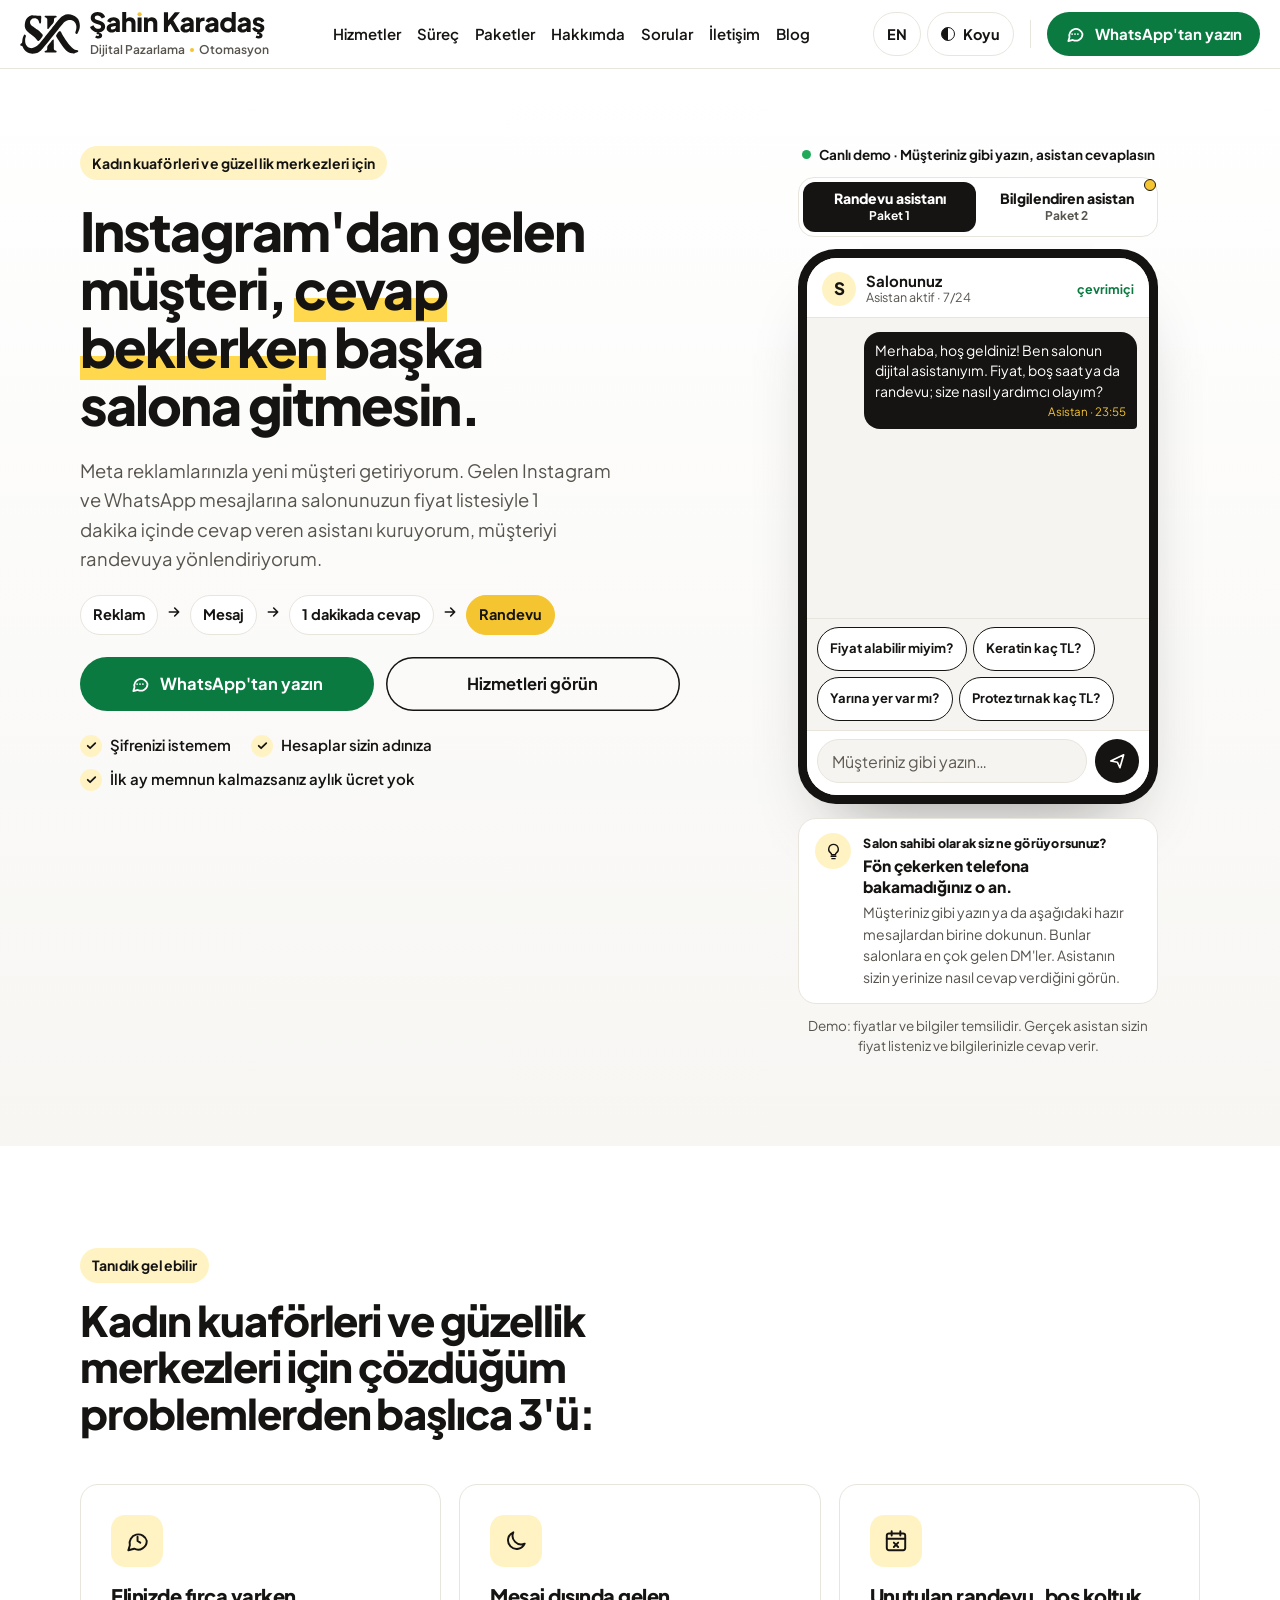
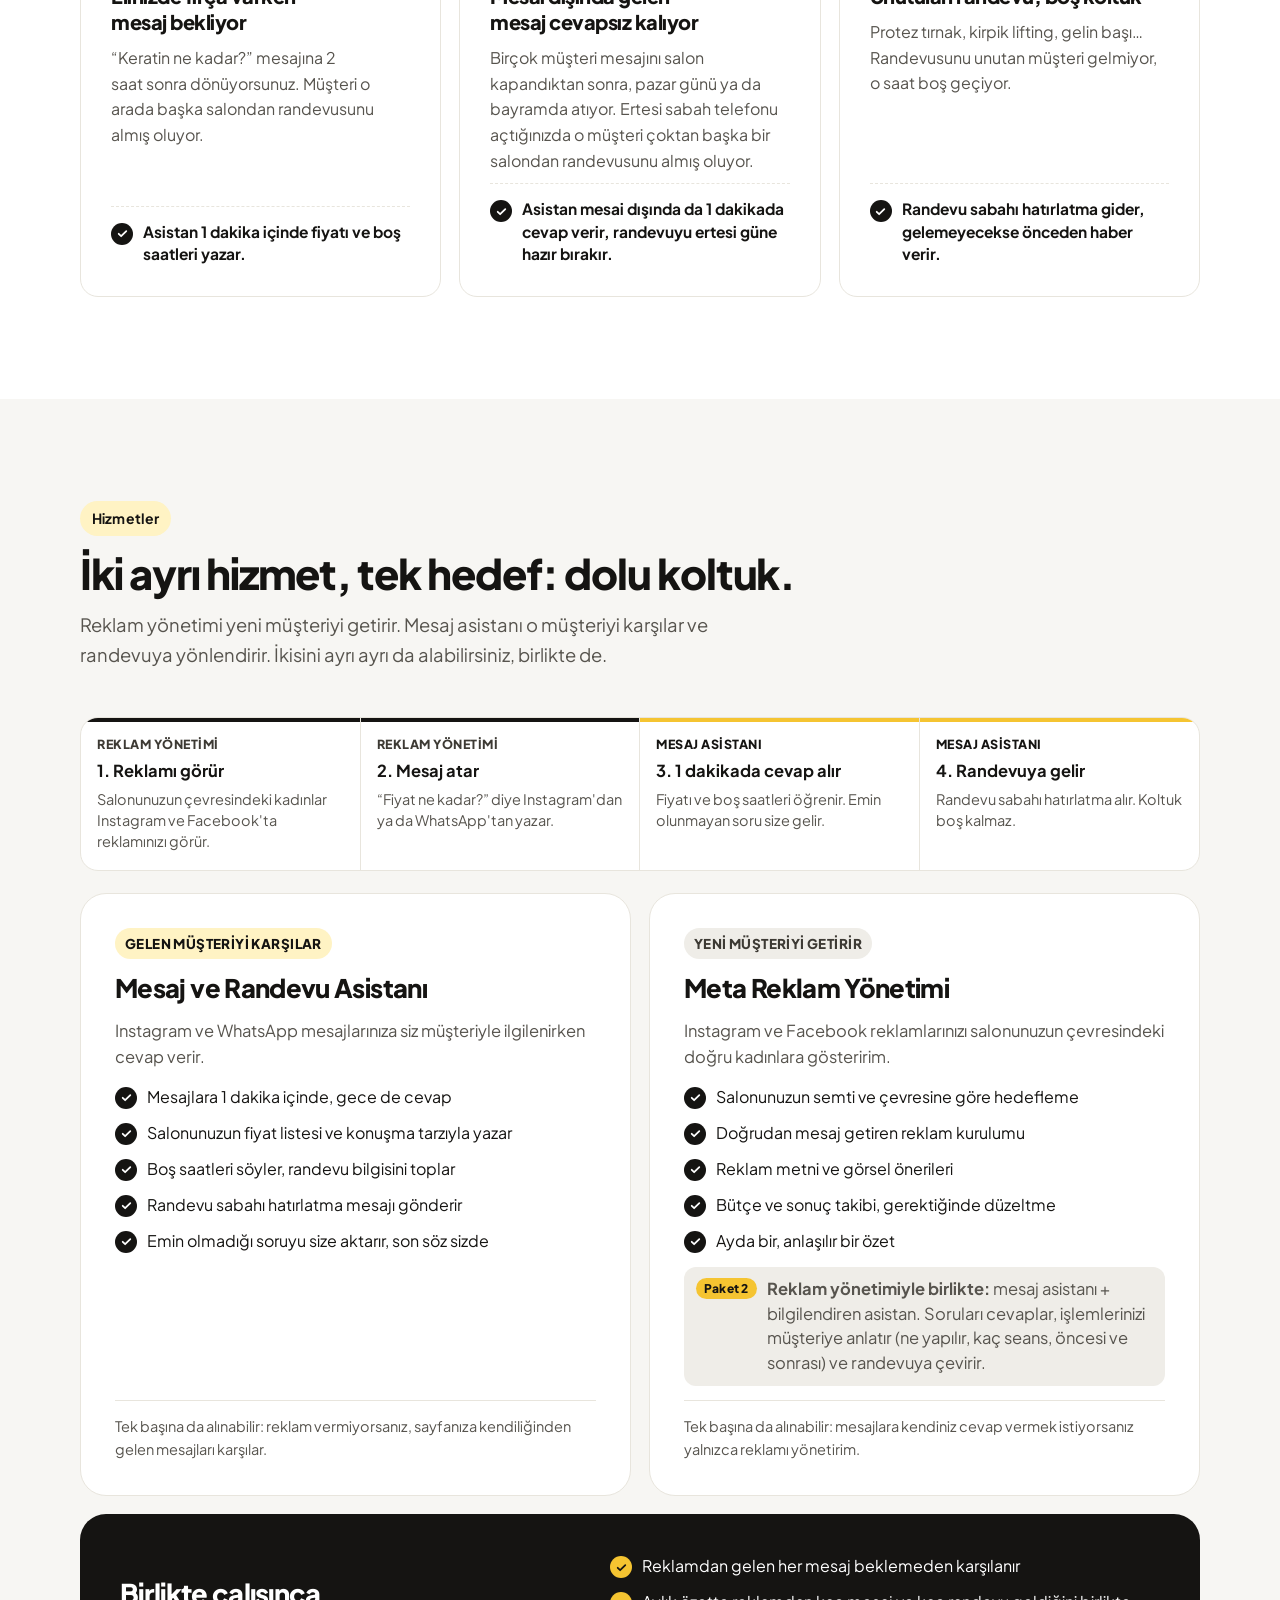
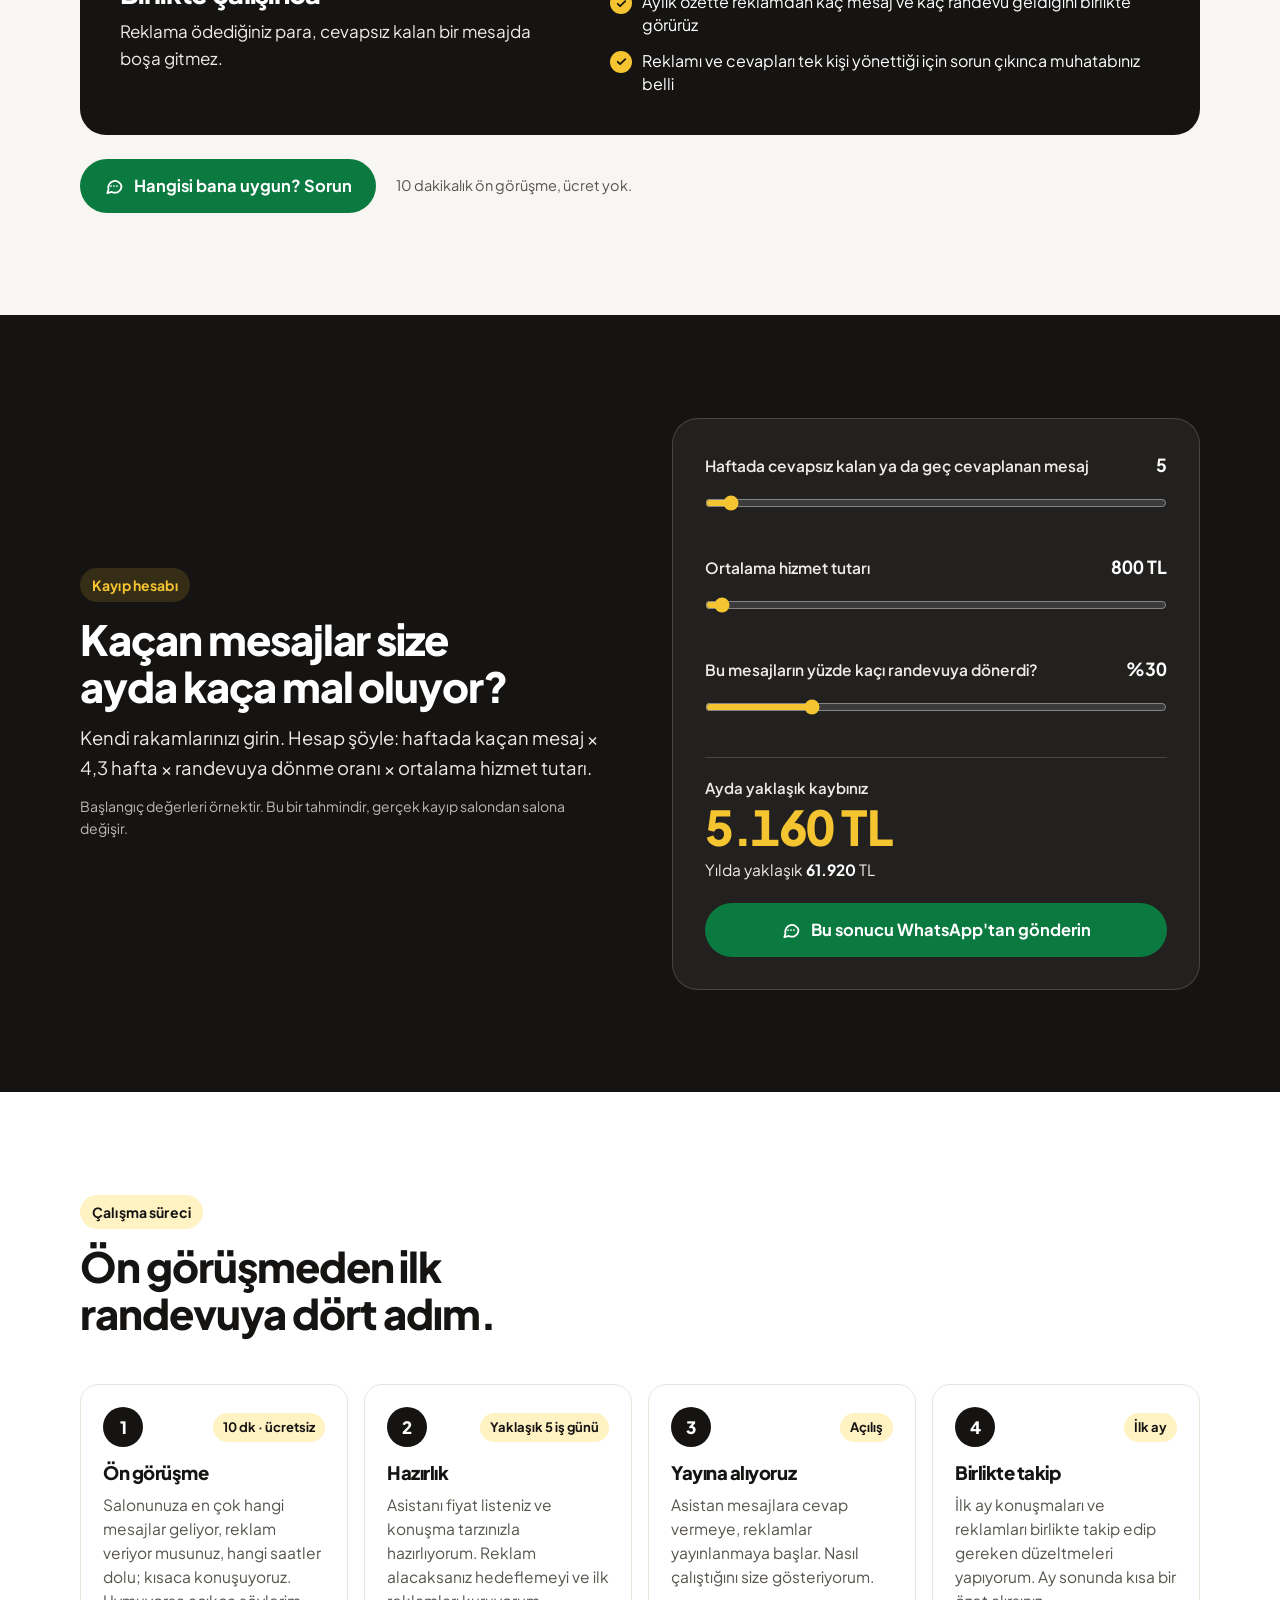
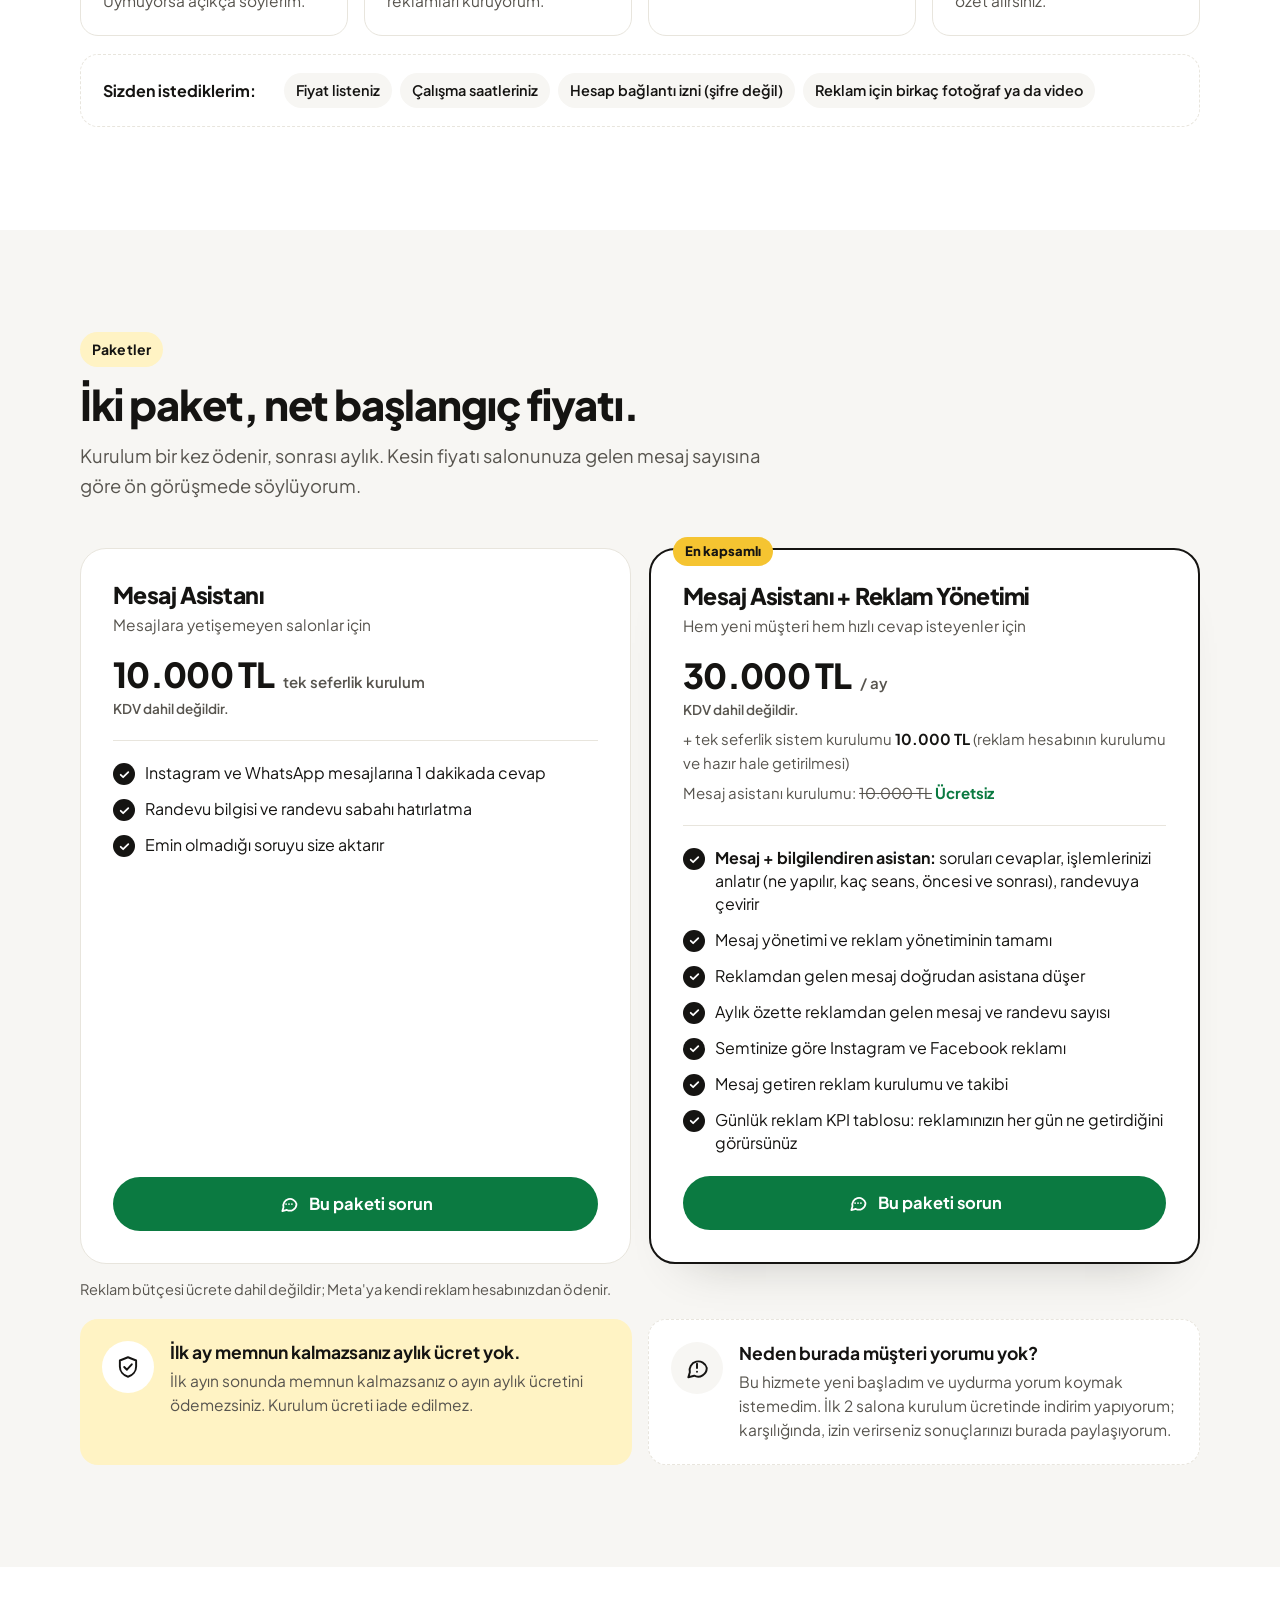
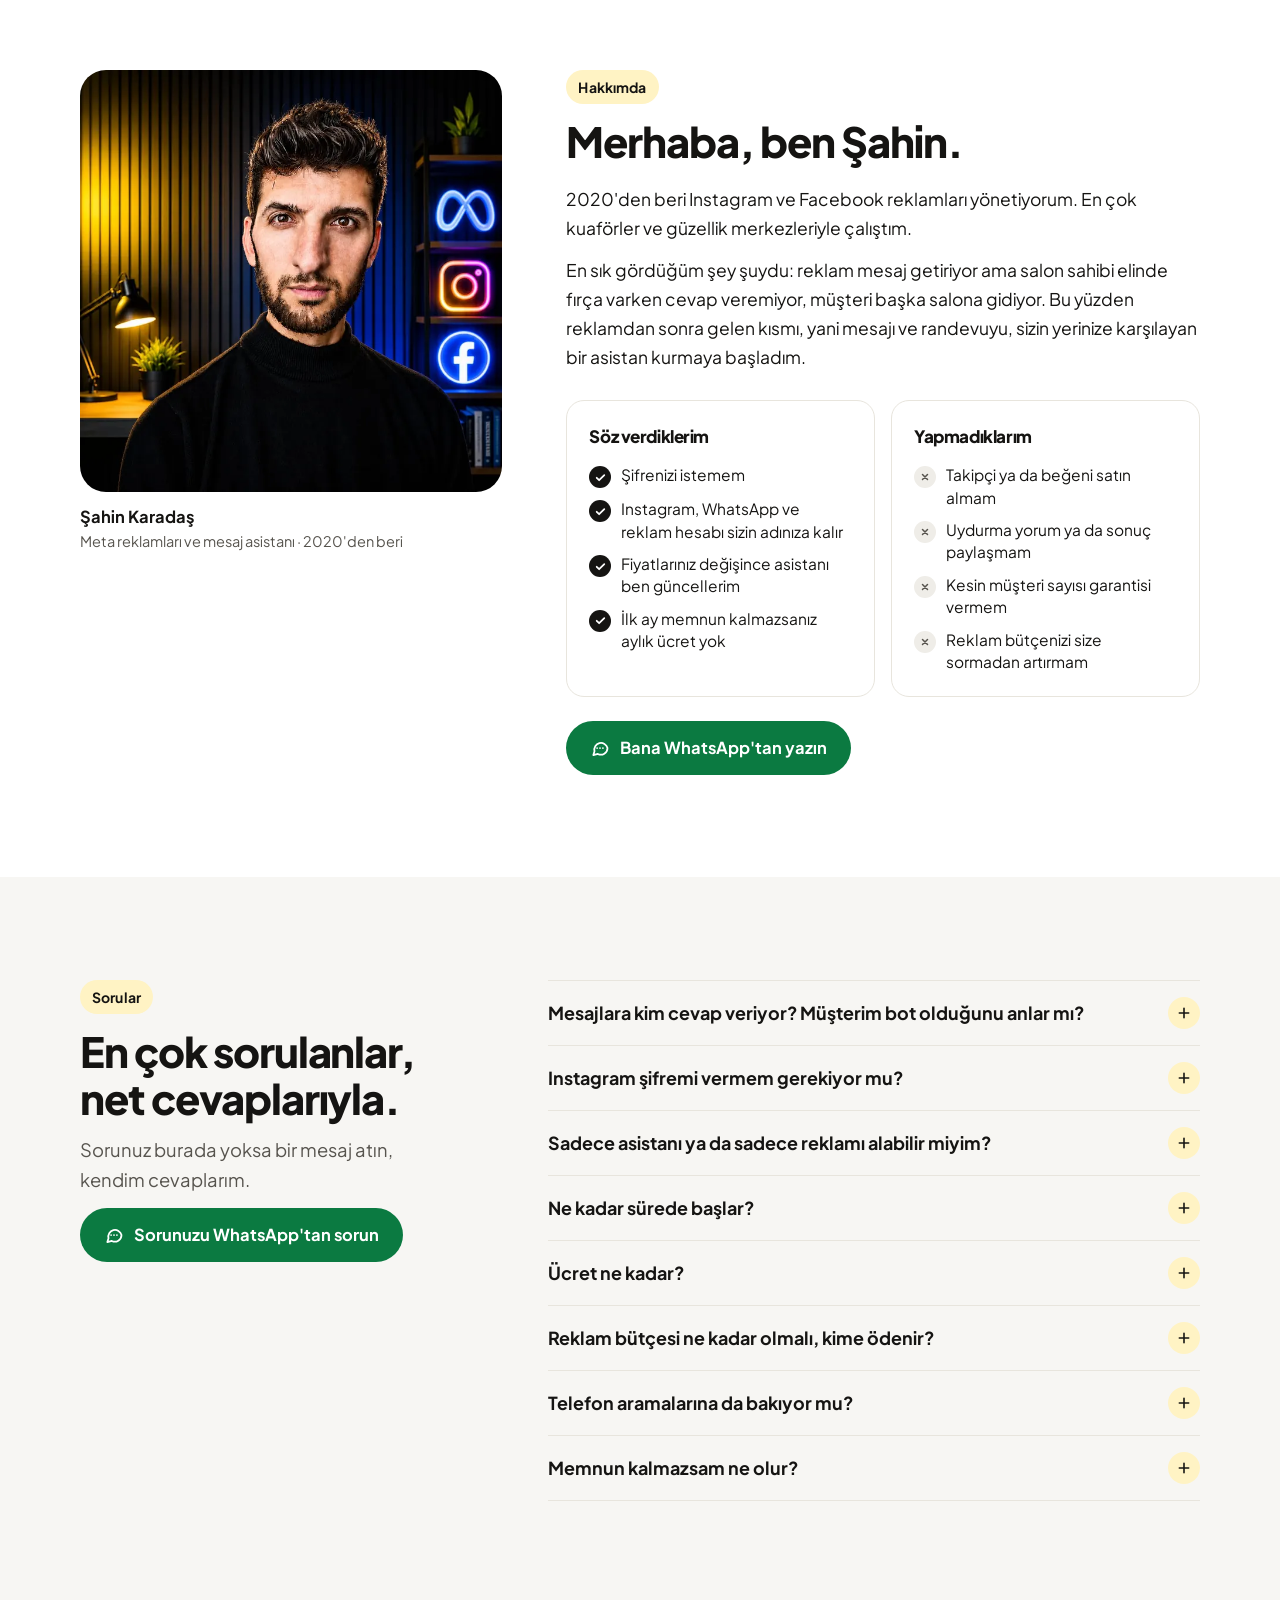
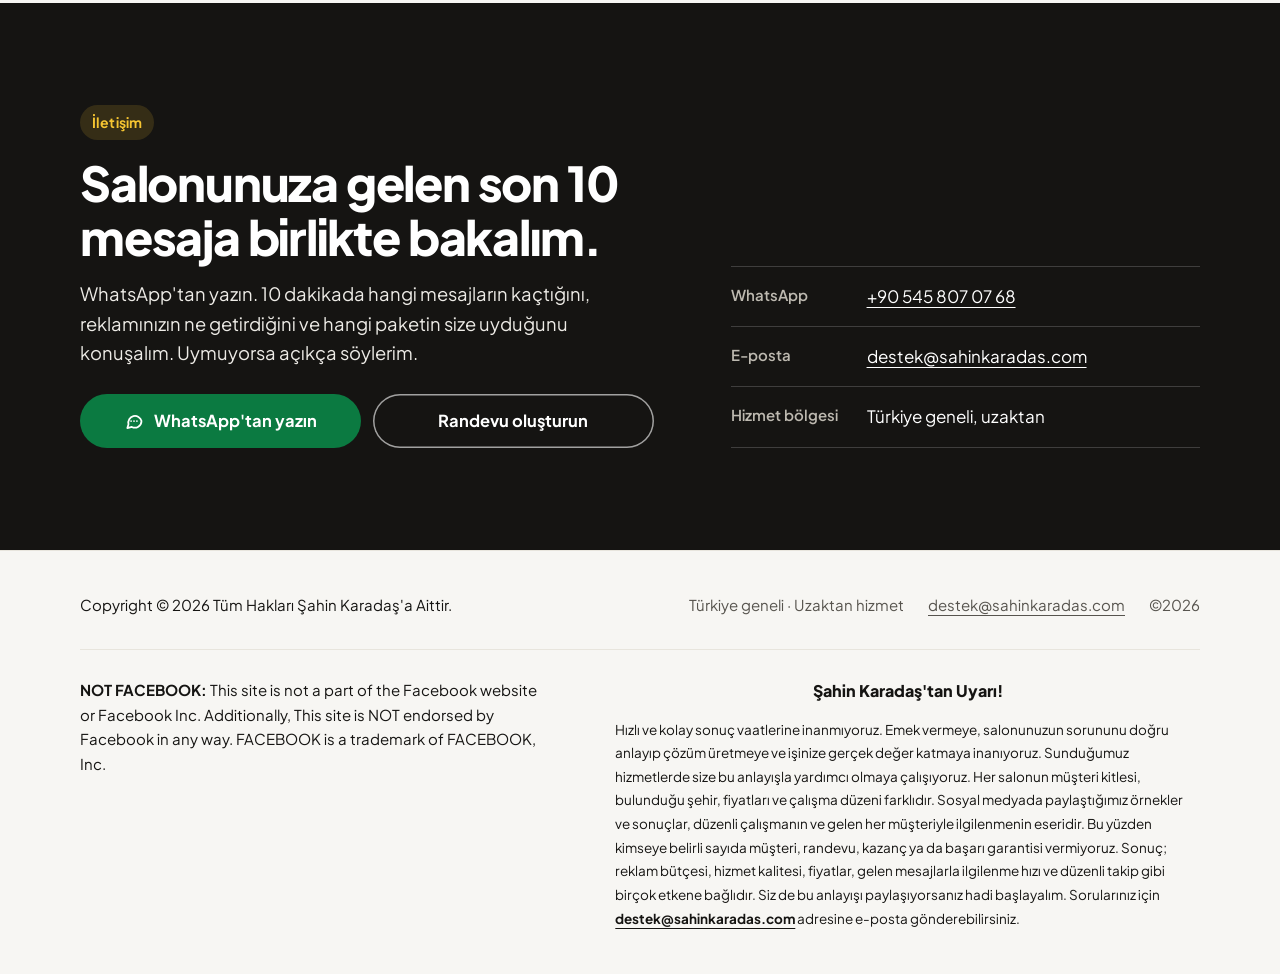
==== site/index.html @ 4ae72d03 "Add files via upload" ====
<!doctype html><html lang="tr"><head><meta charset="utf-8"><meta name="viewport" content="width=device-width,initial-scale=1,viewport-fit=cover"><style>:root{color-scheme:light;box-sizing:border-box;padding-top:env(safe-area-inset-top,0px);padding-bottom:env(safe-area-inset-bottom,0px)}html{scroll-padding-top:env(safe-area-inset-top,0px)}body{margin:0;padding:0;font:14px -apple-system,BlinkMacSystemFont,sans-serif;background:#fff;color:#000}img{max-width:100%}[hidden]:not([hidden=until-found i]){display:none!important}</style>
<title>Şahin Karadaş</title>
<meta name="description" content="Kadın kuaförleri ve güzellik merkezleri için Meta reklam yönetimi ve Instagram/WhatsApp mesajlarına 1 dakikada cevap veren randevu asistanı.">
<meta property="og:type" content="website">
<meta property="og:locale" content="tr_TR">
<meta property="og:title" content="Instagram'dan gelen müşteri, cevap beklerken başka salona gitmesin">
<meta property="og:description" content="Kadın kuaförleri ve güzellik merkezleri için Meta reklam yönetimi ve Instagram/WhatsApp mesajlarına 1 dakikada cevap veren randevu asistanı.">
<meta name="theme-color" content="#151412">
<link rel="icon" type="image/svg+xml" href="data:image/svg+xml,%3Csvg xmlns=%22http://www.w3.org/2000/svg%22 viewBox=%22-29.5 -83.8 115.9 115.9%22%3E%3Crect x=%22-29.5%22 y=%22-83.8%22 width=%22115.9%22 height=%22115.9%22 rx=%2225.5%22 fill=%22%23151412%22/%3E%3Cpath d=%22M30.4 1.2Q23.4 1.2 17.2 -1.4Q11.1 -3.9 6.6 -8.6Q2.2 -13.3 0 -19.7L12.7 -25.4Q15.5 -19.3 20.5 -15.8Q25.4 -12.3 31.4 -12.3Q34.6 -12.3 36.9 -13.3Q39.2 -14.3 40.5 -16.1Q41.8 -17.8 41.8 -20.2Q41.8 -22.8 40.2 -24.6Q38.6 -26.5 35.2 -27.6L20.6 -32.4Q11.7 -35.3 7.2 -40.7Q2.7 -46 2.7 -53.5Q2.7 -60.1 5.9 -65.1Q9.2 -70.1 15.1 -72.9Q20.9 -75.7 28.5 -75.7Q35.2 -75.7 40.9 -73.4Q46.6 -71.1 50.8 -66.9Q54.9 -62.7 57 -56.8L44.4 -51.1Q42.3 -56.3 38.1 -59.2Q33.9 -62.2 28.5 -62.2Q25.4 -62.2 23 -61.2Q20.6 -60.2 19.3 -58.4Q18 -56.5 18 -54.1Q18 -51.5 19.7 -49.5Q21.4 -47.6 24.8 -46.5L39.1 -41.9Q48.1 -39 52.6 -33.8Q57 -28.6 57 -21.1Q57 -14.6 53.6 -9.6Q50.2 -4.5 44.2 -1.6Q38.3 1.2 30.4 1.2ZM31.4 24Q28.8 24 25.5 23.2Q22.1 22.4 19.7 20.8L22.8 12.5Q24.3 13.4 26.1 13.9Q27.8 14.4 29.4 14.4Q31.6 14.4 32.8 13.6Q33.9 12.7 33.9 11.2Q33.9 9.4 31.5 8.3Q29.1 7.2 24.6 6.8L26.6 -1H35.1L34.3 2.8Q39.6 3.3 42.7 5.9Q45.8 8.5 45.8 12.4Q45.8 17.7 41.9 20.9Q38 24 31.4 24Z%22 fill=%22%23F5C431%22/%3E%3C/svg%3E">
<link rel="apple-touch-icon" href="/apple-touch-icon.png">
<link rel="canonical" href="https://sahinkaradas.com/">
<meta property="og:url" content="https://sahinkaradas.com/">
<style>
@font-face{font-family:'Jakarta';font-style:normal;font-display:swap;font-weight:200 800;src:url([data-uri]) format('woff2');unicode-range:U+0100-02BA,U+02BD-02C5,U+02C7-02CC,U+02CE-02D7,U+02DD-02FF,U+0304,U+0308,U+0329,U+1D00-1DBF,U+1E00-1E9F,U+1EF2-1EFF,U+2020,U+20A0-20AB,U+20AD-20C0,U+2113,U+2C60-2C7F,U+A720-A7FF}
@font-face{font-family:'Jakarta';font-style:normal;font-display:swap;font-weight:200 800;src:url([data-uri]) format('woff2');unicode-range:U+0000-00FF,U+0131,U+0152-0153,U+02BB-02BC,U+02C6,U+02DA,U+02DC,U+0304,U+0308,U+0329,U+2000-206F,U+20AC,U+2122,U+2191,U+2193,U+2212,U+2215,U+FEFF,U+FFFD}

/* Layout: tek sütunlu satış sayfası; her bant tam genişlik, içerik 1160px .wrap içinde. Akış: vaat > dert > iki hizmet > kayıp hesabı > süreç > paketler > güven > SSS > iletişim */
:root{
  --bg:#FFFFFF; --blush:#F7F6F3; --card:#FFFFFF; --ink:#151412; --muted:#57544E; --line:#E8E5DD;
  --plum:#151412; --plum-ink:#151412; --plum-soft:#FFF3C4; --rose:#F5C431; --mark:#FFD84D; --on-plum:#FFFFFF; --wa:#0B7A41; --wa-h:#086131;
  --night:#151412; --on-night:#EDEBE6; --on-night-2:#BDB9B0;
  --hdr:rgba(255,255,255,.94); --gold-ink:#3D3A34; --gold-soft:#EFEDE8; --x-bg:#EFEDE8;
  --f:'Jakarta',system-ui,-apple-system,'Segoe UI',Roboto,Arial,sans-serif;
  --r-s:12px; --r-m:18px; --r-l:26px;
  color-scheme:light;
}

:root[data-theme="dark"]{
  --bg:#121110; --blush:#171614; --card:#1E1D1A; --ink:#F3F1EC; --muted:#B3AEA4; --line:#312F2A;
  --plum:#F5C431; --plum-ink:#F5C431; --plum-soft:#332C14; --mark:rgba(245,196,49,.38); --on-plum:#151412; --rose:#F5C431;
  --night:#1E1C18; --hdr:rgba(18,17,16,.92); --gold-ink:#D6D1C6; --gold-soft:#2A2925; --x-bg:#312F2A;
  color-scheme:dark }
*,*::before,*::after{box-sizing:border-box}
html{scroll-behavior:smooth;-webkit-text-size-adjust:100%;text-size-adjust:100%;scroll-padding-top:calc(72px + env(safe-area-inset-top,0px))}
body{margin:0;background:var(--bg);color:var(--ink);font:400 17px/1.6 var(--f);overflow-x:clip;-webkit-font-smoothing:antialiased}
body::before{content:"";position:fixed;inset:0 0 auto;height:env(safe-area-inset-top,0px);z-index:60;background:var(--bg)}
img{max-width:100%;height:auto;display:block}
a{color:var(--plum-ink)}
h1,h2,h3,p{margin:0}
h1,h2,h3{text-wrap:balance;letter-spacing:-.025em;color:var(--ink)}
:focus-visible{outline:3px solid var(--plum-ink);outline-offset:3px;border-radius:6px}
::selection{background:var(--plum);color:var(--on-plum)}
.wrap{max-width:1160px;margin-inline:auto;padding-left:max(20px,env(safe-area-inset-left,0px));padding-right:max(20px,env(safe-area-inset-right,0px))}
.band{padding-block:clamp(56px,8vw,104px)}
.blush{background:var(--blush)}
.eye{display:inline-flex;align-items:center;gap:8px;padding:6px 12px;border-radius:999px;background:var(--plum-soft);color:var(--plum-ink);font-size:14px;font-weight:700;letter-spacing:.01em}
.h2{font-size:clamp(1.7rem,1.15rem + 2.1vw,2.6rem);line-height:1.12;font-weight:800}
.lead{font-size:clamp(1.03rem,.98rem + .25vw,1.15rem);line-height:1.6;color:var(--muted);max-width:38em;text-wrap:pretty}
.head{display:grid;gap:14px;margin-bottom:clamp(28px,4vw,48px);max-width:760px}
.btn{display:inline-flex;align-items:center;justify-content:center;gap:10px;min-height:54px;padding:0 24px;border-radius:999px;font:700 16.5px/1.2 var(--f);text-decoration:none;text-align:center;cursor:pointer;border:0;transition:background-color .15s ease,transform .15s ease}
.btn svg{flex:none}
.btn-wa{background:var(--wa);color:#fff}
.btn-wa:hover{background:var(--wa-h);color:#fff}
.btn-ol{background:transparent;color:var(--plum-ink);box-shadow:inset 0 0 0 1.5px var(--plum-ink)}
.btn-ol:hover{background:var(--plum-soft)}
.btn-night{background:transparent;color:#fff;box-shadow:inset 0 0 0 1.5px rgba(255,255,255,.6)}
.btn-night:hover{background:rgba(255,255,255,.1)}
.btn:active{transform:translateY(1px)}
.note{font-size:14.5px;color:var(--muted)}
.tick{flex:none;width:22px;height:22px;border-radius:50%;display:flex;align-items:center;justify-content:center;margin-top:2px;background:var(--plum);color:var(--on-plum)}
.tick.soft{background:var(--plum-soft);color:var(--plum-ink)}
.tick.x{background:var(--x-bg);color:var(--muted)}
.list{list-style:none;margin:0;padding:0;display:grid;gap:12px}
.list li{display:flex;gap:10px;align-items:flex-start}
.fill{border-bottom:2px dashed currentColor}

/* header */
.hdr{position:sticky;top:env(safe-area-inset-top,0px);z-index:50;background:var(--hdr);backdrop-filter:saturate(1.4) blur(12px);-webkit-backdrop-filter:saturate(1.4) blur(12px);border-bottom:1px solid var(--line)}
.hdr-in{height:68px;display:flex;align-items:center;justify-content:space-between;gap:16px}
.logo{display:inline-flex;align-items:center;gap:9px;min-height:44px;color:var(--ink);text-decoration:none;font-size:19px;font-weight:800;letter-spacing:-.02em;white-space:nowrap}
.logo i{width:11px;height:11px;border-radius:50%;background:#F5C431;box-shadow:0 0 0 1.5px var(--ink)}
.nav{display:flex;align-items:center;gap:6px}
.nav a{display:inline-flex;align-items:center;min-height:44px;padding:0 12px;border-radius:999px;color:var(--ink);text-decoration:none;font-size:15px;font-weight:600}
.nav a:hover{background:var(--blush);color:var(--plum-ink)}
.hdr-cta{min-height:44px;padding:0 18px;font-size:15px}
.menu-btn{display:none;align-items:center;gap:8px;min-height:44px;padding:0 14px;border-radius:999px;border:1px solid var(--line);background:var(--card);color:var(--ink);font:700 15px var(--f);cursor:pointer}
.menu-btn .bars{display:grid;gap:4px}
.menu-btn .bars span{display:block;width:16px;height:2px;border-radius:2px;background:currentColor;transition:transform .2s ease,opacity .2s ease}
.menu-btn[aria-expanded="true"] .bars span:nth-child(1){transform:translateY(6px) rotate(45deg)}
.menu-btn[aria-expanded="true"] .bars span:nth-child(2){opacity:0}
.menu-btn[aria-expanded="true"] .bars span:nth-child(3){transform:translateY(-6px) rotate(-45deg)}
.mnav{position:absolute;left:0;right:0;top:100%;background:var(--bg);border-bottom:1px solid var(--line);box-shadow:0 24px 40px -28px rgba(20,19,17,.3);padding-block:8px 20px}
.mnav a.ml{display:flex;align-items:center;justify-content:space-between;min-height:54px;border-bottom:1px solid var(--line);color:var(--ink);text-decoration:none;font-size:18px;font-weight:700}
.mnav .btn{width:100%;margin-top:18px}

/* hero */
.hero{padding-block:clamp(32px,6vw,84px) clamp(48px,7vw,96px);background:linear-gradient(180deg,var(--bg) 0%,var(--blush) 100%)}
.hero-grid{display:grid;grid-template-columns:minmax(0,1.15fr) minmax(0,.85fr);gap:clamp(40px,6vw,80px);align-items:center}
.h1{font-size:clamp(2rem,1.25rem + 3vw,3.35rem);line-height:1.08;font-weight:800;letter-spacing:-.035em}
.h1 em{font-style:normal;color:var(--ink);background:linear-gradient(transparent 64%,var(--mark) 64%)}
.flow{list-style:none;margin:0;padding:0;display:flex;flex-wrap:wrap;align-items:center;gap:8px}
.flow li{display:inline-flex;align-items:center;gap:8px;font-size:14.5px;font-weight:700;color:var(--ink)}
.flow .chip{padding:7px 12px;border-radius:999px;background:var(--card);border:1px solid var(--line)}
.flow .chip.on{background:#F5C431;border-color:#F5C431;color:#151412}
.flow .arr{color:var(--plum-ink)}
.cta-row{display:flex;flex-wrap:wrap;gap:12px}
.cta-row .btn{flex:1 1 220px;max-width:300px}
.trust{list-style:none;margin:0;padding:0;display:flex;flex-wrap:wrap;gap:10px 20px;font-size:15px;font-weight:600}
.trust li{display:flex;align-items:center;gap:8px}

/* phone demo */
.phone{margin:0;justify-self:center;width:100%;max-width:340px}
.phone-shell{border-radius:38px;background:#141311;padding:9px;box-shadow:0 40px 70px -40px rgba(20,19,17,.45)}
.phone-screen{--ink:#151412;--muted:#57544E;--line:#E8E5DD;--plum:#151412;--plum-ink:#151412;--plum-soft:#FFF3C4;--rose:#F5C431;--wa:#0B7A41;border-radius:30px;background:#F5F4F0;color:var(--ink);overflow:hidden}
.ph-top{display:flex;align-items:center;gap:10px;padding:14px 15px 11px;background:#fff;border-bottom:1px solid var(--line)}
.ph-av{width:34px;height:34px;border-radius:50%;background:var(--plum-soft);color:var(--plum);display:flex;align-items:center;justify-content:center;font-weight:800}
.ph-chat{display:grid;gap:9px;padding:14px 12px 16px}
.bub{max-width:86%;padding:8px 11px;font-size:14px;line-height:1.45;border-radius:16px}
.bub small{display:block;margin-top:3px;font-size:11.5px;text-align:right}
.bub.in{justify-self:start;background:#fff;border:1px solid var(--line);border-bottom-left-radius:4px}
.bub.in small{color:var(--muted)}
.bub.out{justify-self:end;background:var(--plum);color:#fff;border-bottom-right-radius:4px}
.bub.out small{color:var(--rose)}
.ph-pill{justify-self:center;display:inline-flex;align-items:center;gap:6px;font-size:12px;font-weight:700;color:var(--wa);background:#E3F2E9;border-radius:999px;padding:5px 11px}
.phone figcaption{margin-top:12px;text-align:center;font-size:13.5px;line-height:1.5;color:var(--muted)}

/* problems */
.cards3{display:grid;grid-template-columns:repeat(3,minmax(0,1fr));gap:18px}
.pcard{display:flex;flex-direction:column;gap:10px;background:var(--card);border:1px solid var(--line);border-radius:var(--r-m);padding:clamp(22px,2.6vw,30px)}
.pcard .ic{width:52px;height:52px;border-radius:14px;background:var(--plum-soft);color:var(--plum-ink);display:flex;align-items:center;justify-content:center}
.pcard h3{font-size:20px;line-height:1.3;font-weight:800;margin-top:6px}
.pcard p{font-size:16px;color:var(--muted);text-wrap:pretty}
.pcard .sol{margin-top:auto;display:flex;gap:10px;align-items:flex-start;padding-top:14px;border-top:1px dashed var(--line);font-size:15.5px;font-weight:700;line-height:1.45}

/* services */
.pipe{display:grid;grid-template-columns:repeat(4,minmax(0,1fr));gap:0;margin:0 0 22px;padding:0;border-radius:var(--r-m);overflow:hidden;border:1px solid var(--line);background:var(--card)}
.pipe li{list-style:none;padding:16px 16px 18px;border-right:1px solid var(--line);display:grid;gap:4px;align-content:start}
.pipe li:last-child{border-right:0}
.pipe .tag{font-size:12.5px;font-weight:800;letter-spacing:.04em;text-transform:uppercase}
.pipe .ads .tag{color:var(--gold-ink)}
.pipe .bot .tag{color:var(--plum-ink)}
.pipe .ads{box-shadow:inset 0 4px 0 var(--ink)}
.pipe .bot{box-shadow:inset 0 4px 0 #F5C431}
.pipe b{font-size:16.5px}
.pipe span.d{font-size:14.5px;color:var(--muted);line-height:1.45}
.srv{display:grid;grid-template-columns:repeat(2,minmax(0,1fr));gap:18px}
.scard{display:flex;flex-direction:column;gap:14px;background:var(--card);border:1px solid var(--line);border-radius:var(--r-l);padding:clamp(24px,3vw,34px)}
.scard .kick{display:inline-flex;align-self:flex-start;align-items:center;gap:8px;font-size:13.5px;font-weight:800;letter-spacing:.03em;text-transform:uppercase;padding:5px 10px;border-radius:999px}
.k-bot{background:var(--plum-soft);color:var(--plum-ink)}
.k-ads{background:var(--gold-soft);color:var(--gold-ink)}
.scard h3{font-size:clamp(1.35rem,1.2rem + .6vw,1.6rem);line-height:1.2;font-weight:800}
.scard > p{color:var(--muted);font-size:16.5px}
.scard .list{font-size:16px;line-height:1.45}
.scard .alone{margin-top:auto;padding-top:14px;border-top:1px solid var(--line);font-size:14.5px;color:var(--muted)}
.together{margin-top:18px;display:grid;grid-template-columns:minmax(0,.9fr) minmax(0,1.1fr);gap:20px 40px;align-items:center;background:var(--night);color:#fff;border-radius:var(--r-l);padding:clamp(24px,3.4vw,40px)}
.together h3{color:#fff;font-size:clamp(1.3rem,1.1rem + .8vw,1.7rem);line-height:1.2;font-weight:800}
.together p{color:var(--on-night);margin-top:8px}
.together .list{color:#fff;font-size:16px;line-height:1.45}
.together .tick{background:var(--rose);color:var(--night)}

/* calculator */
.calc{background:var(--night);color:#fff}
.calc .h2{color:#fff}
.calc .lead{color:var(--on-night)}
.calc .eye{background:rgba(245,196,49,.14);color:var(--rose)}
.calc-grid{display:grid;grid-template-columns:minmax(0,1fr) minmax(0,1fr);gap:clamp(32px,5vw,72px);align-items:center}
.calc-box{background:rgba(255,255,255,.06);border:1px solid rgba(255,255,255,.16);border-radius:var(--r-l);padding:clamp(20px,3vw,32px);display:grid;gap:20px}
.calc-box label{display:flex;justify-content:space-between;align-items:baseline;gap:12px;font-size:15.5px;font-weight:600;color:var(--on-night)}
.calc-box label b{flex:none;font-size:18px;color:#fff;font-variant-numeric:tabular-nums}
.rng{width:100%;height:44px;margin:2px 0 0;accent-color:var(--rose);cursor:pointer;background:transparent}
.res{border-top:1px solid rgba(255,255,255,.16);padding-top:18px}
.res .big{margin-top:2px;font-size:clamp(2.1rem,1.6rem + 2.2vw,3rem);line-height:1.05;font-weight:800;letter-spacing:-.03em;color:var(--rose);font-variant-numeric:tabular-nums}
.calc .fine{font-size:14px;line-height:1.55;color:var(--on-night-2)}

/* process */
.steps{list-style:none;margin:0;padding:0;display:grid;grid-template-columns:repeat(4,minmax(0,1fr));gap:16px;counter-reset:st}
.step{background:var(--card);border:1px solid var(--line);border-radius:var(--r-m);padding:22px;display:grid;gap:8px;align-content:start}
.step .top{display:flex;align-items:center;justify-content:space-between;gap:8px}
.step .n{width:40px;height:40px;border-radius:50%;background:var(--plum);color:var(--on-plum);display:flex;align-items:center;justify-content:center;font-weight:800}
.step .t{font-size:13px;font-weight:700;color:var(--plum-ink);background:var(--plum-soft);border-radius:999px;padding:4px 10px;text-align:center}
.step h3{font-size:18.5px;line-height:1.3;font-weight:800;margin-top:6px}
.step p{font-size:15.5px;color:var(--muted);line-height:1.55}
.need{margin-top:18px;display:flex;flex-wrap:wrap;gap:10px 28px;align-items:center;border:1px dashed var(--line);border-radius:var(--r-m);padding:18px 22px;background:var(--card)}
.need b{font-size:16px}
.need ul{list-style:none;margin:0;padding:0;display:flex;flex-wrap:wrap;gap:8px}
.need li{font-size:14.5px;font-weight:600;padding:6px 12px;border-radius:999px;background:var(--blush)}

/* packages */
.pk-grid{display:grid;grid-template-columns:repeat(2,minmax(0,1fr));gap:18px;align-items:stretch}
.pk{position:relative;display:flex;flex-direction:column;background:var(--card);border:1px solid var(--line);border-radius:var(--r-l);padding:clamp(24px,2.6vw,32px)}
.pk.feat{border:2px solid var(--plum-ink);box-shadow:0 30px 50px -40px rgba(21,20,18,.3)}
.pk .badge{position:absolute;top:-13px;left:22px;font-size:13px;font-weight:800;color:#151412;background:#F5C431;border-radius:999px;padding:4px 12px}
.pk h3{font-size:23px;line-height:1.2;font-weight:800}
.pk .who{margin-top:4px;font-size:15.5px;color:var(--muted)}
.pk .price{margin-top:20px;display:flex;flex-wrap:wrap;align-items:baseline;gap:4px 8px}
.pk .price b{font-size:clamp(1.7rem,1.45rem + 1vw,2.15rem);line-height:1;font-weight:800;letter-spacing:-.02em}
.pk .price > span{font-size:15px;font-weight:600;color:var(--muted)}
.pk .setup{margin-top:6px;font-size:15px;color:var(--muted)}
.pk .list{margin-top:20px;padding-top:20px;border-top:1px solid var(--line);font-size:16px;line-height:1.45}
.pk .btn{margin-top:auto;width:100%}
.pk .sp{flex:1 1 auto;min-height:22px}
.pk-notes{margin-top:18px;display:grid;grid-template-columns:minmax(0,1fr) minmax(0,1fr);gap:16px}
.gbox{display:flex;gap:16px;align-items:flex-start;background:var(--plum-soft);border-radius:var(--r-m);padding:22px}
.gbox .ic{flex:none;width:52px;height:52px;border-radius:50%;background:var(--card);color:var(--plum-ink);display:flex;align-items:center;justify-content:center}
.gbox b{display:block;font-size:17.5px;line-height:1.35}
.gbox p{margin-top:4px;font-size:15.5px;color:var(--muted);line-height:1.55}
.honest{background:var(--card);border:1px dashed var(--line)}
.honest .ic{background:var(--blush)}

/* about + trust */
.about{display:grid;grid-template-columns:minmax(0,.8fr) minmax(0,1.2fr);gap:clamp(32px,5vw,72px);align-items:start}
.portrait{margin:0;position:sticky;top:96px}
.portrait picture,.portrait img{border-radius:var(--r-l);width:100%;aspect-ratio:1/1;object-fit:cover;background:var(--line)}
.portrait figcaption{margin-top:12px;font-size:14.5px;color:var(--muted)}
.portrait figcaption b{display:block;color:var(--ink);font-size:16.5px}
.story{display:grid;gap:14px;font-size:17.5px;line-height:1.65}
.tlists{margin-top:28px;display:grid;grid-template-columns:repeat(2,minmax(0,1fr));gap:16px}
.tl{background:var(--card);border:1px solid var(--line);border-radius:var(--r-m);padding:22px}
.tl h3{font-size:17px;font-weight:800;margin-bottom:14px}
.tl .list{font-size:15.5px;line-height:1.45;gap:10px}

/* faq */
.faq-grid{display:grid;grid-template-columns:minmax(0,.75fr) minmax(0,1.25fr);gap:32px clamp(40px,6vw,88px);align-items:start}
.faq{border-top:1px solid var(--line)}
.faq details{border-bottom:1px solid var(--line)}
.faq summary{list-style:none;cursor:pointer;display:flex;align-items:center;justify-content:space-between;gap:18px;min-height:64px;padding:16px 0;font-size:clamp(1.02rem,.98rem + .25vw,1.12rem);font-weight:700;line-height:1.4}
.faq summary::-webkit-details-marker{display:none}
.faq summary:hover{color:var(--plum-ink)}
.faq .pm{flex:none;width:32px;height:32px;border-radius:50%;background:var(--plum-soft);color:var(--plum-ink);display:flex;align-items:center;justify-content:center;transition:transform .2s ease}
.faq details[open] .pm{transform:rotate(45deg)}
.faq details p{padding:0 48px 22px 0;font-size:16.5px;line-height:1.65;color:var(--muted);max-width:64ch}

/* contact */
.contact{background:var(--night);color:#fff}
.contact .h2{color:#fff;font-size:clamp(1.9rem,1.25rem + 2.6vw,3rem)}
.contact .lead{color:var(--on-night)}
.contact .eye{background:rgba(245,196,49,.14);color:var(--rose)}
.c-grid{display:grid;grid-template-columns:minmax(0,1.1fr) minmax(0,.9fr);gap:clamp(36px,6vw,88px);align-items:end}
.c-dl{margin:0}
.c-dl div{display:grid;grid-template-columns:minmax(0,120px) minmax(0,1fr);gap:16px;padding:16px 0;border-top:1px solid rgba(255,255,255,.18)}
.c-dl div:last-child{border-bottom:1px solid rgba(255,255,255,.18)}
.c-dl dt{font-size:15px;font-weight:600;color:var(--on-night-2)}
.c-dl dd{margin:0;font-size:17px;overflow-wrap:anywhere;color:#fff}
.c-dl a{color:#fff;text-underline-offset:4px}

/* footer */
.ft{background:var(--blush);border-top:1px solid var(--line);padding-block:clamp(24px,3vw,32px) clamp(28px,4vw,44px)}
.ft-top{display:flex;flex-wrap:wrap;align-items:center;justify-content:space-between;gap:10px 28px;font-size:15px}
.ft-meta{display:flex;flex-wrap:wrap;gap:8px 24px;color:var(--muted)}
.ft-meta a{display:inline-flex;align-items:center;min-height:44px;color:var(--muted);text-underline-offset:4px}
.ft-meta > span{display:inline-flex;align-items:center;min-height:44px}
.ft-meta a:hover{color:var(--plum-ink)}
.ft-bot{margin-top:22px;padding-top:28px;border-top:1px solid var(--line);display:flex;flex-wrap:wrap;align-items:flex-start;gap:32px clamp(32px,5vw,80px)}
.ft-bot > div:first-child{flex:1 1 360px;min-width:0}
.ft-bot > div:last-child{flex:1.3 1 440px;min-width:0}

/* sticky WhatsApp */
.mbar{position:fixed;left:0;right:0;bottom:0;z-index:55;padding:10px max(16px,env(safe-area-inset-right,0px)) calc(10px + env(safe-area-inset-bottom,0px)) max(16px,env(safe-area-inset-left,0px));background:var(--hdr);border-top:1px solid var(--line);box-shadow:0 -10px 30px -20px rgba(20,19,17,.25);transform:translateY(110%);transition:transform .25s ease;display:none}
.mbar .btn{width:100%;min-height:52px}
.fab{position:fixed;right:calc(24px + env(safe-area-inset-right,0px));bottom:calc(24px + env(safe-area-inset-bottom,0px));z-index:55;width:60px;height:60px;border-radius:50%;display:none;align-items:center;justify-content:center;background:var(--wa);color:#fff;box-shadow:0 18px 36px -14px rgba(11,122,65,.7);transform:scale(.6);opacity:0;pointer-events:none;transition:transform .2s ease,opacity .2s ease}
.fab:hover{background:var(--wa-h);color:#fff}
.show .mbar{transform:none}
.show .fab{transform:none;opacity:1;pointer-events:auto}

/* responsive */
@media (min-width:861px){.fab{display:flex}}
@media (max-width:1020px){
  .steps{grid-template-columns:repeat(2,minmax(0,1fr))}
}
@media (max-width:860px){
  .hero-grid,.calc-grid,.c-grid,.faq-grid,.about,.together{grid-template-columns:minmax(0,1fr)}
  .cards3,.srv,.pk-notes,.pk-grid{grid-template-columns:minmax(0,1fr)}
  .pipe{grid-template-columns:repeat(2,minmax(0,1fr))}
  .pipe li:nth-child(2){border-right:0}
  .pipe li:nth-child(-n+2){border-bottom:1px solid var(--line)}
  .portrait{position:static;max-width:320px}
  .mbar{display:block}
  body{padding-bottom:calc(76px + env(safe-area-inset-bottom,0px))}
}
@media (max-width:560px){
  body{font-size:16.5px}
  .band{padding-block:48px}
  .head{margin-bottom:24px;gap:12px}
  .hero{padding-block:24px 44px}
  .flow{gap:6px}
  .flow li{font-size:13.5px;gap:6px}
  .flow .chip{padding:6px 10px}
  .phone{max-width:300px}
  .bub{font-size:13.5px}
  .cards3{gap:12px}
  .pcard{display:grid;grid-template-columns:44px minmax(0,1fr);column-gap:14px;row-gap:6px;padding:18px}
  .pcard .ic{width:44px;height:44px;border-radius:12px;grid-row:span 2}
  .pcard .ic svg{width:22px;height:22px}
  .pcard h3{font-size:18px;margin-top:0;align-self:center}
  .pcard p{font-size:15.5px;grid-column:2}
  .pcard .sol{grid-column:1/-1;font-size:15px;padding-top:12px;margin-top:4px}
  .pipe li{padding:12px 12px 14px}
  .pipe .d{display:none}
  .pipe b{font-size:15px}
  .pipe .tag{font-size:12px;letter-spacing:.01em}
  .scard{padding:22px;gap:12px}
  .scard .list,.pk .list{font-size:15.5px;gap:10px}
  .together{padding:22px;margin-top:14px}
  .steps{grid-template-columns:minmax(0,1fr);gap:10px}
  .step{grid-template-columns:40px minmax(0,1fr);column-gap:14px;row-gap:4px;padding:16px 18px}
  .step .top{display:contents}
  .step .n{grid-row:span 3}
  .step .t{justify-self:start;grid-column:2}
  .step h3{grid-column:2;margin-top:2px;font-size:17px}
  .step p{grid-column:2;font-size:15px}
  .need{padding:16px 18px}
  .pk{padding:22px}
  .pk .price{margin-top:14px}
  .pk .list{margin-top:16px;padding-top:16px}
  .gbox{padding:18px;gap:14px}
  .gbox .ic{width:44px;height:44px}
  .portrait{display:grid;grid-template-columns:96px minmax(0,1fr);gap:16px;align-items:center;max-width:none}
  .portrait picture,.portrait img{border-radius:50%}
  .portrait figcaption{margin-top:0}
  .story{font-size:16.5px}
  .tlists{grid-template-columns:minmax(0,1fr);margin-top:22px;gap:12px}
  .tl{padding:18px}
  .cta-row .btn{max-width:none}
  .faq details p{padding-right:0}
  .c-dl div{grid-template-columns:minmax(0,1fr);gap:2px}
}
@media (prefers-reduced-motion:reduce){html{scroll-behavior:auto}*{transition:none!important}}

:root{--free:#0B7A41}

:root[data-theme="dark"]{--free:#6FD39E}
/* language + theme toggles */
body:not([data-lang="en"]) [lang="en"],body[data-lang="en"] [lang="tr"]{display:none!important}
html[data-eff="dark"] [data-th="lt"],html:not([data-eff="dark"]) [data-th="dk"]{display:none!important}
.hdr-r{display:flex;align-items:center;gap:8px}
.tgl{display:inline-flex;align-items:center;justify-content:center;gap:8px;min-height:44px;min-width:48px;padding:0 13px;border-radius:999px;border:1px solid var(--line);background:var(--card);color:var(--ink);font:700 14.5px var(--f);cursor:pointer}
.tgl:hover{border-color:var(--plum-ink)}
.tgl .half{flex:none;width:14px;height:14px;border-radius:50%;border:1.5px solid currentColor;background:linear-gradient(90deg,currentColor 50%,transparent 50%)}
.mnav .tgl{width:100%;min-height:52px;margin-top:18px;font-size:16px;background:var(--blush)}
.mnav .tgl + .btn{margin-top:12px}
@media (max-width:1199px){.hdr-cta{display:none}}
@media (max-width:1100px){.nav,.hdr-r .tgl-th{display:none}.menu-btn{display:inline-flex}}

/* canlı demo */
.hero-grid > div:first-child{align-self:start}
@media (max-width:860px){.hero-grid > div:first-child{align-self:auto}}
.sr{position:absolute!important;width:1px;height:1px;padding:0;margin:-1px;overflow:hidden;clip:rect(0,0,0,0);white-space:nowrap;border:0}
.demo{max-width:360px}
.demo-live{margin:0 0 12px;font-size:13.5px;font-weight:700;line-height:1.4;color:var(--plum-ink);text-align:center;text-wrap:balance}
.live-dot{display:inline-block;vertical-align:1px;margin-right:8px;width:9px;height:9px;border-radius:50%;background:#1FAA59;animation:dm-pulse 1.8s infinite}
@keyframes dm-pulse{0%{box-shadow:0 0 0 0 rgba(31,170,89,.55)}70%{box-shadow:0 0 0 8px rgba(31,170,89,0)}100%{box-shadow:0 0 0 0 rgba(31,170,89,0)}}
.ph-on{margin-left:auto;font-size:12.5px;font-weight:700;color:var(--wa)}
.demo .ph-chat{height:300px;overflow-y:auto;align-content:start;overscroll-behavior:contain}
.demo .ph-chat:focus-visible{outline:2px solid var(--plum);outline-offset:-2px;border-radius:0}
.demo .bub{animation:dm-in .22s ease both}
@keyframes dm-in{from{opacity:0;transform:translateY(6px)}to{opacity:1;transform:none}}
.ph-quick{display:flex;flex-wrap:wrap;align-content:flex-start;gap:6px;height:112px;overflow-y:auto;padding:8px 10px;background:#F5F4F0;border-top:1px solid var(--line)}
.ph-quick.empty{align-content:center;justify-content:center}
.qhint{margin:0;max-width:240px;text-align:center;font-size:12.5px;line-height:1.45;color:#5F5B53}
.qr{min-height:44px;padding:0 12px;border-radius:999px;border:1.5px solid var(--plum);background:#fff;color:var(--plum);font:700 13px/1.2 var(--f);cursor:pointer;animation:dm-in .22s ease both}
.qr:hover{background:var(--plum-soft)}
.ph-form{display:flex;gap:8px;align-items:center;padding:8px 10px 12px;background:#fff;border-top:1px solid var(--line)}
.ph-form input{flex:1;min-width:0;height:44px;border:1px solid var(--line);border-radius:999px;padding:0 14px;font:400 16px var(--f);color:var(--ink);background:#F5F4F0}
.ph-form input::placeholder{color:#5F5B53}
.ph-form input:focus-visible{outline:2px solid var(--plum);outline-offset:1px}
.ph-send{flex:none;width:44px;height:44px;border-radius:50%;border:0;background:var(--plum);color:#fff;display:flex;align-items:center;justify-content:center;cursor:pointer}
.ph-send:hover{background:#2B2925}
.typing{justify-self:start;display:inline-flex;gap:4px;padding:12px 14px;background:#fff;border:1px solid var(--line);border-radius:16px 16px 16px 4px}
.typing i{width:6px;height:6px;border-radius:50%;background:var(--muted);animation:dm-blink 1s infinite}
.typing i:nth-child(2){animation-delay:.15s}
.typing i:nth-child(3){animation-delay:.3s}
@keyframes dm-blink{0%,80%,100%{opacity:.25}40%{opacity:1}}
.sys{justify-self:center;display:inline-flex;align-items:center;gap:6px;max-width:92%;font-size:12px;font-weight:700;line-height:1.35;border-radius:999px;padding:5px 11px;text-align:center;animation:dm-in .22s ease both}
.sys.ok{color:#0B6A39;background:#E3F2E9}
.sys.info{color:#57544E;background:#fff;border:1px solid var(--line)}
.dcard{justify-self:stretch;display:grid;gap:8px;background:#fff;border:1.5px solid var(--plum);border-radius:16px;padding:12px;font-size:13.5px;line-height:1.45;color:var(--ink);animation:dm-in .22s ease both}
.dcard b{font-size:14.5px}
.dcard .go{display:flex;align-items:center;justify-content:center;gap:8px;min-height:44px;padding:0 12px;border-radius:999px;background:#0B7A41;color:#fff;text-decoration:none;font-weight:700;text-align:center}
.dcard .go:hover{background:#086131;color:#fff}
.dcard button{min-height:44px;border-radius:999px;border:1px solid var(--line);background:#fff;color:var(--ink);font:700 13.5px var(--f);cursor:pointer}
.coach{margin-top:14px;min-height:172px;display:flex;gap:12px;align-items:flex-start;background:var(--card);border:1px solid var(--line);border-radius:var(--r-m);padding:14px 16px;text-align:left}
.coach-ic{flex:none;width:36px;height:36px;border-radius:50%;background:var(--plum-soft);color:var(--plum-ink);display:flex;align-items:center;justify-content:center}
.coach-k{font-size:12.5px;font-weight:800;letter-spacing:.02em;color:var(--plum-ink)}
.coach-h{margin-top:3px;font-size:15.5px;font-weight:800;line-height:1.35;color:var(--ink);text-wrap:balance}
.coach-p{margin-top:4px;font-size:14px;line-height:1.55;color:var(--muted)}
.coach.flash{animation:dm-flash .5s ease}
@keyframes dm-flash{from{box-shadow:0 0 0 3px var(--plum-soft)}to{box-shadow:none}}
@media (max-width:560px){.demo{max-width:100%}.demo .ph-chat{height:280px}}
@media (prefers-reduced-motion:reduce){.live-dot,.typing i,.demo .bub,.qr,.sys,.dcard,.coach.flash{animation:none}}

/* isim logosu */
.logo{gap:10px}
.logo-mark{height:40px;width:auto;flex:none;display:block}
.wm{display:flex;flex-direction:column;align-items:flex-start;gap:6px;line-height:1}
.wm-svg{height:26.5px;width:auto;display:block;margin-bottom:-1px}
.wm-sub{font-size:12px;font-weight:600;letter-spacing:0;color:var(--muted);line-height:1;white-space:nowrap}
.wm-sep{display:inline-block;width:4px;height:4px;border-radius:50%;background:#F5C431;margin:0 5px;vertical-align:middle;position:relative;top:-1px}
@media (max-width:459px){.logo{display:grid;grid-template-columns:auto 1fr;grid-template-areas:"mark name" "sub sub";column-gap:6px;row-gap:5px;align-items:center}.wm{display:contents}.logo-mark{grid-area:mark;height:22px}.wm-svg{grid-area:name;height:18.5px}.wm-sub{grid-area:sub;font-size:11px}.wm-sep{margin:0 4px}}

/* demo sekmeleri: Paket 1 / Paket 2 */
.dm-tabs{display:grid;grid-template-columns:1fr 1fr;gap:4px;margin:0 0 12px;padding:4px;background:var(--card);border:1px solid var(--line);border-radius:16px}
.dm-tab{position:relative;display:grid;align-content:center;justify-items:center;gap:1px;min-height:50px;padding:6px 8px;border:0;border-radius:12px;background:transparent;color:var(--ink);font:800 14px/1.25 var(--f);text-align:center;cursor:pointer}
.dm-tab small{font-size:12px;font-weight:700;color:var(--muted)}
.dm-tab:hover{background:var(--plum-soft)}
.dm-tab[aria-pressed="true"]{background:var(--plum);color:var(--on-plum);cursor:default}
.dm-tab[aria-pressed="true"] small{color:var(--on-plum)}
.dm-tab:focus-visible{outline:2px solid var(--plum);outline-offset:2px}
.dm-new{position:absolute;top:-3px;right:-3px;width:12px;height:12px;border-radius:50%;background:#F5C431;border:1.5px solid var(--ink);animation:dm-ping 1.6s infinite}
.dm-tab.seen .dm-new{display:none}
@keyframes dm-ping{0%{box-shadow:0 0 0 0 rgba(245,196,49,.75)}70%{box-shadow:0 0 0 9px rgba(245,196,49,0)}100%{box-shadow:0 0 0 0 rgba(245,196,49,0)}}
.dcard .tryp2{min-height:44px;padding:0 12px;border:0;border-radius:999px;background:var(--plum);color:#fff;font:700 13.5px var(--f);cursor:pointer}
.dcard .tryp2:hover{background:#2B2925}
.dcard.nudge{border-color:#F5C431;background:#FFFBEA}
.p2note{display:flex;gap:10px;align-items:flex-start;margin:0;font-size:14.5px;line-height:1.5;color:var(--ink);background:var(--gold-soft);border-radius:12px;padding:10px 12px}
.p2tag{flex:none;margin-top:1px;font-size:12px;font-weight:800;letter-spacing:.02em;line-height:1.6;padding:1px 8px;border-radius:999px;background:#F5C431;color:#151412}
@media (prefers-reduced-motion:reduce){.dm-new{animation:none}}
/* düğmeler: fare üstüne gelince yükselir ve gölgelenir, basınca hafifçe öne çıkar */
.btn,.tgl,.qr,.dm-tab,.ph-send,.dcard .go,.dcard button{transition:transform .16s ease,box-shadow .16s ease,background-color .16s ease,border-color .16s ease,color .16s ease}
@media (hover:hover) and (pointer:fine){
.btn:hover,.tgl:hover,.qr:hover,.ph-send:hover,.dcard .go:hover,.dcard button:hover{transform:translateY(-2px);box-shadow:0 10px 22px -6px rgba(20,19,17,.35)}
.dm-tab[aria-pressed="false"]:hover{transform:translateY(-1px);box-shadow:0 6px 14px -6px rgba(20,19,17,.3)}
}
.btn:active,.tgl:active,.qr:active,.ph-send:active,.dcard .go:active,.dcard button:active,.dm-tab:active{transform:scale(1.03)}
@media (prefers-reduced-motion:reduce){.btn,.tgl,.qr,.dm-tab,.ph-send,.dcard .go,.dcard button{transition:none}.btn:hover,.tgl:hover,.qr:hover,.ph-send:hover,.dcard .go:hover,.dcard button:hover,.dm-tab:hover,.btn:active,.tgl:active,.qr:active,.ph-send:active,.dcard .go:active,.dcard button:active,.dm-tab:active{transform:none}}
/* fiyat notu */
.pk .vat{margin-top:4px;font-size:13.5px;font-weight:600;color:var(--muted)}

.hdr .hdr-in{max-width:1320px}
.nav,.hdr-r{flex-shrink:0}
.nav{gap:0}.nav a{padding:0 8px}
.hdr-r{gap:6px}
.hdr-cta{white-space:nowrap}
.hdr-sep{flex:none;width:1px;height:28px;margin:0 10px;background:var(--line)}
@media (max-width:1279px){.hdr-cta,.hdr-sep{display:none}}

</style>
</head><body>
<header class="hdr" id="ust">
  <div class="wrap hdr-in">
    <a class="logo" href="#top" aria-label="Şahin Karadaş, sayfanın başına dön" data-aria-tr="Şahin Karadaş, sayfanın başına dön" data-aria-en="Şahin Karadaş, back to top"><svg class="logo-mark" viewBox="0 0 150.3 100" aria-hidden="true" focusable="false"><path d="M29.2 99.2C29.1 99.2 28.4 99.1 27.9 99C25.8 98.8 22.8 97.9 20.3 96.8C16.2 95 12.1 91.7 10 88.4C9.2 87.2 8.2 85.1 7.6 83.5C7 81.8 6.7 81.2 6 80.5C5.3 79.9 4.6 79.5 3.2 79.2C1.4 78.8 0.9 78.4 0.8 77.2C0.6 76.1 1.1 75.4 3 74C4.3 72.9 5 72.1 5.3 71.1C5.3 70.8 5.5 69.3 5.7 67.6C6.3 61.6 7 58.7 8.5 55.5C9.1 54.1 10.4 52 10.7 51.8C11.2 51.5 12.1 51.5 12.7 51.7C14.4 52.4 15.2 54.2 14.6 56.1C14.5 56.5 14.2 57.5 14 58.3C13.1 61.4 12.9 62.5 12.9 66C12.9 69.3 13.1 70.9 13.7 73.2C14 74.7 14.3 75.4 15.1 77C16 78.6 16.7 79.7 18.2 81.2C20.4 83.3 22.6 84.5 25.6 85.1C26.8 85.4 29.5 85.4 30.9 85.2C36 84.4 41.6 81.1 46.9 75.9C49.7 73.2 52.1 70.3 58.6 62C62.3 57.4 65.3 53.5 69.5 48.3C70.5 47 71.8 45.4 72.4 44.6C74.3 42.1 77.7 37.8 80.1 34.8C81.5 33.1 83.2 31 83.9 30.1C89.1 23.6 90.3 22 91.8 20.1C95.7 15.3 97.8 12.8 100 10.7C103.4 7.2 105.9 5.3 109.1 3.7C112.6 1.9 115.5 1.1 119.5 0.8C127.2 0.3 136.2 3.7 142.3 9.5C144.9 11.9 146.7 14.8 147.9 18.5C149.9 24.5 150.2 31.2 148.7 36.8C148.2 38.7 147.8 39.9 146.7 42.5C143.8 49.1 143.2 50 141.8 50C140.7 50 139.2 49.1 138.7 48.1C138.1 47 138.2 46.1 139.2 43.1C140.4 39.4 140.8 37 141 33.8C141.1 30.9 140.8 28.7 140 26.2C138.4 21.6 135 17.8 131.1 16.4C127 15 123.7 14.8 119.8 15.8C117.2 16.5 115.6 17.2 113.2 18.8C110.3 20.7 108.8 22.3 103.4 28.9C101.4 31.3 98.3 35 96.5 37.2C86.6 49 67.8 72.4 61.8 80.3C58.3 85 55.4 88.3 53.1 90.4C48.9 94.2 44.3 96.8 39.1 98.4C36.7 99.1 35.9 99.2 32.6 99.2C30.9 99.2 29.4 99.2 29.2 99.2ZM129.8 98.4C124.7 97.8 120.3 95.9 116.8 92.8C113.6 90 109.5 85.1 105.2 78.9C101.8 73.9 101.4 73.3 99.7 70.7C98.7 69.2 97.3 67 96.5 65.8C92.5 59.7 90.9 57.2 90.4 55.9C90 54.8 90.1 54.3 90.9 52.7C93 48.5 95.2 45.4 96.7 44.2C97.6 43.6 98.5 43.3 99.6 43.3C101.5 43.3 102 43.8 104.1 47.9C105.5 50.5 106.6 52.6 108 54.7C108.2 55.1 109.1 56.6 110 58C115.2 66.4 120.3 73.5 124.3 78C130.8 85.1 136.4 89.4 140.6 90.3C140.9 90.4 141.9 90.5 142.7 90.6C143.8 90.7 144.4 90.8 144.8 91C146.4 91.7 146.2 94.1 144.4 95.3C143.3 96 139.8 97.4 137.2 98.1C135.8 98.4 135.5 98.5 133.2 98.5C131.8 98.5 130.3 98.5 129.8 98.4ZM63.5 96.2C62.2 96 61.6 95.3 61.6 94.2C61.6 93 62 92.5 64 92C65.8 91.5 66.7 91 67.3 90.1C67.9 89.1 68.1 88 68.1 85.2C68.1 82.5 68.3 81.7 68.9 80.3C69.3 79.3 69.4 79.2 73.7 73.9C74.7 72.7 76.4 70.6 77.5 69.2C81.2 64.7 81.9 64 82.9 63.7C83.3 63.6 84 63.9 84.3 64.3C84.5 64.7 84.5 65.3 84.6 75.9C84.7 88.1 84.6 87.6 85.4 89.2C85.9 90.3 87 91.1 88.6 91.5C90.5 92 91.1 92.4 91.4 93.2C91.6 93.7 91.6 93.9 91.5 94.4C91.3 95.2 90.9 95.6 90 96L89.3 96.3L76.7 96.3C69.8 96.3 63.8 96.3 63.5 96.2ZM44.8 67.7C44.4 67.5 43.6 66.6 42.7 65.2C41.2 63.1 39.6 61.1 37.8 59.3C35.8 57.3 34.4 56.1 31.7 54.1C22.6 47.3 22.3 47.1 19.9 44.9C17.2 42.4 15 39.6 13.9 37.4C13.2 36.1 12.5 33.9 12.2 32.2C11.8 29.9 11.9 25.9 12.4 22.9C12.7 20.8 13.4 18.1 14.1 16.2C15.7 12.2 18.7 8.5 22.5 6.1C24.2 5 27.8 3.4 29 3.1C29.3 3.1 30.2 3.2 31.4 3.4C35.6 4 36.1 4.1 43.6 4.2C48.3 4.2 50.8 4.3 51 4.4C52.2 4.8 53 5.6 53.2 6.6C53.4 7.2 53.3 8.4 53 11.5C52.9 12.2 52.8 14.8 52.8 17.1C52.7 21.2 52.6 21.5 52.4 22.1C52 23 51.7 23.4 51.1 23.6C50.2 24.1 49.4 23.9 48.6 23.1C48.3 22.7 48.2 22.5 47.9 21C46.7 15.2 44.3 12.3 40.1 11.1C39.2 10.9 38.8 10.8 36.8 10.8C34.4 10.8 33.9 10.9 31.9 11.5C30.6 11.9 29.6 12.5 28.5 13.5C26.8 14.9 26.1 16 25.5 18.1C24.9 20.2 25 22.3 25.8 24.2C26.8 26.7 28.7 28.8 33.4 32C34.3 32.7 36.5 34.3 38.2 35.6C39.9 36.8 41.6 38.1 42 38.4C44.3 40 49.1 43.7 50.5 44.8C52.7 46.7 54.6 48.7 55.5 50C56.6 51.7 57 52.7 56.9 54C56.8 55.4 55.3 57.8 52.5 61.3C48.9 65.8 47.7 67.1 46.7 67.6C46.2 67.8 45.3 67.9 44.8 67.7ZM69.2 37.5C69 37.4 68.7 37.2 68.6 37C68.4 36.7 68.4 36 68.3 25C68.2 17.3 68.2 13.2 68.1 12.8C67.7 11.3 67.1 10.3 66.2 9.7C65.8 9.6 65 9.2 64.2 8.9C63.3 8.6 62.5 8.3 62.4 8.2C61.3 7.5 61.3 5.8 62.3 4.9C62.5 4.8 62.9 4.6 63.2 4.4C63.8 4.2 64.8 4.2 76.1 4.2C84.5 4.2 88.6 4.2 89.2 4.3C90.8 4.5 91.5 5.1 91.7 6.3C91.8 7.6 91.2 8.1 88.9 8.8C86.7 9.5 86.1 9.9 85.5 11.4C85.2 12.1 85.1 12.3 85.1 14.8C85 17.6 84.8 18.8 84.2 20.4C83.3 22.3 82.5 23.5 80 26.5C75.5 31.9 72 36 71.3 36.8C70.5 37.6 70.4 37.7 70 37.7C69.8 37.7 69.4 37.6 69.2 37.5Z" fill="currentColor" fill-rule="evenodd"/></svg><span class="wm"><svg class="wm-svg" viewBox="0 -75.7 656.2 99.7" aria-hidden="true" focusable="false"><path d="M30.4 1.2Q23.4 1.2 17.2 -1.4Q11.1 -3.9 6.6 -8.6Q2.2 -13.3 0 -19.7L12.7 -25.4Q15.5 -19.3 20.5 -15.8Q25.4 -12.3 31.4 -12.3Q34.6 -12.3 36.9 -13.3Q39.2 -14.3 40.5 -16.1Q41.8 -17.8 41.8 -20.2Q41.8 -22.8 40.2 -24.6Q38.6 -26.5 35.2 -27.6L20.6 -32.4Q11.7 -35.3 7.2 -40.7Q2.7 -46 2.7 -53.5Q2.7 -60.1 5.9 -65.1Q9.2 -70.1 15.1 -72.9Q20.9 -75.7 28.5 -75.7Q35.2 -75.7 40.9 -73.4Q46.6 -71.1 50.8 -66.9Q54.9 -62.7 57 -56.8L44.4 -51.1Q42.3 -56.3 38.1 -59.2Q33.9 -62.2 28.5 -62.2Q25.4 -62.2 23 -61.2Q20.6 -60.2 19.3 -58.4Q18 -56.5 18 -54.1Q18 -51.5 19.7 -49.5Q21.4 -47.6 24.8 -46.5L39.1 -41.9Q48.1 -39 52.6 -33.8Q57 -28.6 57 -21.1Q57 -14.6 53.6 -9.6Q50.2 -4.5 44.2 -1.6Q38.3 1.2 30.4 1.2ZM31.4 24Q28.8 24 25.5 23.2Q22.1 22.4 19.7 20.8L22.8 12.5Q24.3 13.4 26.1 13.9Q27.8 14.4 29.4 14.4Q31.6 14.4 32.8 13.6Q33.9 12.7 33.9 11.2Q33.9 9.4 31.5 8.3Q29.1 7.2 24.6 6.8L26.6 -1H35.1L34.3 2.8Q39.6 3.3 42.7 5.9Q45.8 8.5 45.8 12.4Q45.8 17.7 41.9 20.9Q38 24 31.4 24ZM81.8 1.2Q75.9 1.2 71.6 -0.7Q67.3 -2.6 65 -6.2Q62.7 -9.7 62.7 -14.6Q62.7 -19.2 64.8 -22.8Q66.9 -26.3 71.2 -28.7Q75.6 -31.1 82.1 -32.1L98.8 -34.8V-23.8L84.8 -21.3Q81.6 -20.7 79.9 -19.2Q78.2 -17.8 78.2 -15.1Q78.2 -12.6 80.1 -11.2Q82 -9.8 84.8 -9.8Q88.5 -9.8 91.3 -11.4Q94.1 -13 95.7 -15.8Q97.2 -18.5 97.2 -21.8V-36Q97.2 -39.1 94.8 -41.2Q92.3 -43.3 88.1 -43.3Q84.1 -43.3 81.1 -41.1Q78 -38.9 76.6 -35.3L64.6 -41Q66.2 -45.6 69.7 -48.9Q73.2 -52.2 78.1 -54Q83 -55.8 88.8 -55.8Q95.7 -55.8 101 -53.3Q106.3 -50.8 109.3 -46.4Q112.2 -41.9 112.2 -36V0H98.2V-8.8L101.6 -9.4Q99.2 -5.8 96.3 -3.5Q93.4 -1.1 89.8 0.1Q86.2 1.2 81.8 1.2ZM121.2 0V-75.7H136.2V-43.8L134.4 -46.2Q136.3 -51.1 140.6 -53.5Q144.8 -55.8 150.5 -55.8Q156.7 -55.8 161.4 -53.2Q166 -50.6 168.6 -46Q171.2 -41.3 171.2 -35.1V0H156.2V-31.9Q156.2 -35.1 155 -37.4Q153.7 -39.7 151.5 -41Q149.2 -42.3 146.2 -42.3Q143.3 -42.3 141 -41Q138.7 -39.7 137.5 -37.4Q136.2 -35.1 136.2 -31.9V0ZM179.1 0V-54.6H194.1V0ZM203.1 0V-54.6H217.1V-43.8L216.3 -46.2Q218.2 -51.1 222.5 -53.5Q226.7 -55.8 232.4 -55.8Q238.6 -55.8 243.3 -53.2Q247.9 -50.6 250.5 -46Q253.1 -41.3 253.1 -35.1V0H238.1V-31.9Q238.1 -35.1 236.9 -37.4Q235.6 -39.7 233.4 -41Q231.1 -42.3 228.1 -42.3Q225.2 -42.3 222.9 -41Q220.6 -39.7 219.4 -37.4Q218.1 -35.1 218.1 -31.9V0ZM278.1 0V-74.5H293.6V-37.2L289.3 -38.7L319.1 -74.5H338.5L309 -38.9L309.9 -49.9L339.1 0H321L302.8 -31.5L293.6 -20.4V0ZM359.6 1.2Q353.7 1.2 349.4 -0.7Q345.1 -2.6 342.8 -6.2Q340.5 -9.7 340.5 -14.6Q340.5 -19.2 342.6 -22.8Q344.7 -26.3 349 -28.7Q353.4 -31.1 359.9 -32.1L376.6 -34.8V-23.8L362.6 -21.3Q359.4 -20.7 357.7 -19.2Q356 -17.8 356 -15.1Q356 -12.6 357.9 -11.2Q359.8 -9.8 362.6 -9.8Q366.3 -9.8 369.1 -11.4Q371.9 -13 373.4 -15.8Q375 -18.5 375 -21.8V-36Q375 -39.1 372.5 -41.2Q370.1 -43.3 365.9 -43.3Q361.9 -43.3 358.9 -41.1Q355.8 -38.9 354.4 -35.3L342.4 -41Q344 -45.6 347.5 -48.9Q351 -52.2 355.9 -54Q360.8 -55.8 366.6 -55.8Q373.5 -55.8 378.8 -53.3Q384.1 -50.8 387.1 -46.4Q390 -41.9 390 -36V0H376V-8.8L379.4 -9.4Q377 -5.8 374.1 -3.5Q371.2 -1.1 367.6 0.1Q364 1.2 359.6 1.2ZM399 0V-54.6H413V-41.5L412 -43.4Q413.8 -50.3 418 -52.8Q422.1 -55.2 427.8 -55.2H431V-42.2H426.3Q420.8 -42.2 417.4 -38.9Q414 -35.5 414 -29.4V0ZM452.5 1.2Q446.6 1.2 442.3 -0.7Q438 -2.6 435.7 -6.2Q433.4 -9.7 433.4 -14.6Q433.4 -19.2 435.5 -22.8Q437.6 -26.3 442 -28.7Q446.3 -31.1 452.8 -32.1L469.5 -34.8V-23.8L455.5 -21.3Q452.3 -20.7 450.6 -19.2Q448.9 -17.8 448.9 -15.1Q448.9 -12.6 450.8 -11.2Q452.7 -9.8 455.5 -9.8Q459.2 -9.8 462 -11.4Q464.8 -13 466.4 -15.8Q467.9 -18.5 467.9 -21.8V-36Q467.9 -39.1 465.5 -41.2Q463 -43.3 458.8 -43.3Q454.8 -43.3 451.8 -41.1Q448.7 -38.9 447.3 -35.3L435.3 -41Q436.9 -45.6 440.4 -48.9Q443.9 -52.2 448.8 -54Q453.7 -55.8 459.5 -55.8Q466.4 -55.8 471.7 -53.3Q477 -50.8 480 -46.4Q482.9 -41.9 482.9 -36V0H468.9V-8.8L472.3 -9.4Q469.9 -5.8 467 -3.5Q464.1 -1.1 460.5 0.1Q456.9 1.2 452.5 1.2ZM517.6 1.2Q509.6 1.2 503.3 -2.6Q497 -6.4 493.4 -12.9Q489.7 -19.4 489.7 -27.3Q489.7 -35.3 493.4 -41.8Q497.1 -48.2 503.4 -52Q509.7 -55.8 517.5 -55.8Q523.5 -55.8 528.2 -53.6Q532.8 -51.3 535.5 -47.2L533.2 -44.2V-75.7H548.2V0H534.2V-10L535.6 -6.9Q532.8 -2.9 528 -0.9Q523.2 1.2 517.6 1.2ZM519.4 -12.3Q523.5 -12.3 526.6 -14.2Q529.7 -16.1 531.5 -19.5Q533.2 -22.9 533.2 -27.3Q533.2 -31.7 531.5 -35.1Q529.7 -38.5 526.6 -40.4Q523.5 -42.3 519.4 -42.3Q515.3 -42.3 512.1 -40.4Q508.8 -38.4 507 -35.1Q505.2 -31.7 505.2 -27.3Q505.2 -22.9 507 -19.5Q508.8 -16.1 512.1 -14.2Q515.3 -12.3 519.4 -12.3ZM574.1 1.2Q568.2 1.2 563.9 -0.7Q559.6 -2.6 557.3 -6.2Q555 -9.7 555 -14.6Q555 -19.2 557.1 -22.8Q559.2 -26.3 563.6 -28.7Q567.9 -31.1 574.4 -32.1L591.1 -34.8V-23.8L577.1 -21.3Q573.9 -20.7 572.2 -19.2Q570.5 -17.8 570.5 -15.1Q570.5 -12.6 572.4 -11.2Q574.3 -9.8 577.1 -9.8Q580.8 -9.8 583.6 -11.4Q586.4 -13 588 -15.8Q589.5 -18.5 589.5 -21.8V-36Q589.5 -39.1 587 -41.2Q584.6 -43.3 580.4 -43.3Q576.4 -43.3 573.4 -41.1Q570.3 -38.9 568.9 -35.3L556.9 -41Q558.5 -45.6 562 -48.9Q565.5 -52.2 570.4 -54Q575.3 -55.8 581.1 -55.8Q588 -55.8 593.3 -53.3Q598.6 -50.8 601.5 -46.4Q604.5 -41.9 604.5 -36V0H590.5V-8.8L593.9 -9.4Q591.5 -5.8 588.6 -3.5Q585.7 -1.1 582.1 0.1Q578.5 1.2 574.1 1.2ZM634.9 1.2Q625.9 1.2 619.2 -3.1Q612.6 -7.3 610.2 -14.5L621.2 -19.7Q623.3 -15.3 626.9 -12.8Q630.5 -10.3 634.9 -10.3Q638.1 -10.3 639.8 -11.6Q641.5 -12.9 641.5 -15.2Q641.5 -16.4 640.9 -17.2Q640.3 -18.1 639.1 -18.8Q637.9 -19.5 636.1 -20L626.8 -22.6Q620.1 -24.5 616.5 -28.8Q612.9 -33 612.9 -38.8Q612.9 -43.9 615.5 -47.7Q618.1 -51.5 622.8 -53.7Q627.5 -55.8 633.6 -55.8Q641.6 -55.8 647.7 -52.1Q653.7 -48.3 656.2 -41.5L645.1 -36.3Q643.9 -39.7 640.8 -41.8Q637.6 -43.8 633.6 -43.8Q630.7 -43.8 629 -42.6Q627.4 -41.4 627.4 -39.3Q627.4 -38.2 628 -37.3Q628.6 -36.4 630 -35.7Q631.3 -35 633.3 -34.4L642 -31.8Q648.8 -29.8 652.4 -25.8Q656 -21.7 656 -15.8Q656 -10.7 653.4 -6.9Q650.7 -3.1 646 -0.9Q641.3 1.2 634.9 1.2ZM634.8 24Q632.2 24 628.9 23.2Q625.5 22.4 623.1 20.8L626.2 12.5Q627.7 13.4 629.5 13.9Q631.2 14.4 632.8 14.4Q635 14.4 636.2 13.6Q637.3 12.7 637.3 11.2Q637.3 9.4 634.9 8.3Q632.5 7.2 628 6.8L630 -1H638.5L637.7 2.8Q643 3.3 646.1 5.9Q649.2 8.5 649.2 12.4Q649.2 17.7 645.3 20.9Q641.4 24 634.8 24Z" fill="currentColor"/><circle cx="186.6" cy="-67.0" r="8.1" fill="#F5C431"/></svg><span class="wm-sub"><span lang="tr">Dijital Pazarlama<span class="wm-sep" aria-hidden="true"></span>Otomasyon</span><span lang="en">Digital Marketing<span class="wm-sep" aria-hidden="true"></span>Automation</span></span></span></a>
    <nav class="nav" aria-label="Ana menü" data-aria-tr="Ana menü" data-aria-en="Main menu">
      <a href="#hizmetler"><span lang="tr">Hizmetler</span><span lang="en">Services</span></a><a href="#surec"><span lang="tr">Süreç</span><span lang="en">Process</span></a><a href="#paketler"><span lang="tr">Paketler</span><span lang="en">Packages</span></a><a href="#hakkimda"><span lang="tr">Hakkımda</span><span lang="en">About</span></a><a href="#sss"><span lang="tr">Sorular</span><span lang="en">Questions</span></a><a href="#iletisim"><span lang="tr">İletişim</span><span lang="en">Contact</span></a><a href="/blog/">Blog</a>
    </nav>
    <div class="hdr-r">
      <button class="tgl tgl-lang" type="button" data-act="lang" aria-label="EN, sayfayı İngilizce göster" data-aria-tr="EN, sayfayı İngilizce göster" data-aria-en="TR, show the page in Turkish"><span lang="tr">EN</span><span lang="en">TR</span></button>
      <button class="tgl tgl-th" type="button" data-act="theme"><span class="half" aria-hidden="true"></span><span lang="tr"><span data-th=lt>Koyu</span><span data-th=dk>Açık</span></span><span lang="en"><span data-th=lt>Dark</span><span data-th=dk>Light</span></span></button>
      <span class="hdr-sep" aria-hidden="true"></span>
      <a class="btn btn-wa hdr-cta" href="https://wa.me/905458070768?text=Merhaba%20%C5%9Eahin%20Bey%2C%20salonum%20i%C3%A7in%20bilgi%20almak%20istiyorum." data-wa-tr="https://wa.me/905458070768?text=Merhaba%20%C5%9Eahin%20Bey%2C%20salonum%20i%C3%A7in%20bilgi%20almak%20istiyorum." data-wa-en="https://wa.me/905458070768?text=Hello%20%C5%9Eahin%2C%20I%27d%20like%20to%20get%20information%20for%20my%20salon." target="_blank" rel="noopener" ><svg aria-hidden="true" focusable="false" width="20" height="20" viewBox="0 0 24 24" fill="none" stroke="currentColor" stroke-width="2.1" stroke-linecap="round" stroke-linejoin="round"><path d="M21 12a8 8 0 0 1-11.6 7.1L4 20.5l1.4-4.6A8 8 0 1 1 21 12z"/><path d="M8.5 12h.01M12 12h.01M15.5 12h.01"/></svg><span><span lang="tr">WhatsApp'tan yazın</span><span lang="en">Message on WhatsApp</span></span></a>
      <button class="menu-btn" id="menu-btn" type="button" aria-expanded="false" aria-controls="mnav"><span lang="tr">Menü</span><span lang="en">Menu</span><span class="bars" aria-hidden="true"><span></span><span></span><span></span></span></button>
    </div>
  </div>
  <div class="mnav" id="mnav" hidden>
    <nav class="wrap" aria-label="Mobil menü" data-aria-tr="Mobil menü" data-aria-en="Mobile menu">
      <a class="ml" href="#hizmetler"><span lang="tr">Hizmetler</span><span lang="en">Services</span> <svg aria-hidden="true" focusable="false" width="16" height="16" viewBox="0 0 24 24" fill="none" stroke="currentColor" stroke-width="2.4" stroke-linecap="round" stroke-linejoin="round"><path d="M5 12h14M13 6l6 6-6 6"/></svg></a><a class="ml" href="#surec"><span lang="tr">Süreç</span><span lang="en">Process</span> <svg aria-hidden="true" focusable="false" width="16" height="16" viewBox="0 0 24 24" fill="none" stroke="currentColor" stroke-width="2.4" stroke-linecap="round" stroke-linejoin="round"><path d="M5 12h14M13 6l6 6-6 6"/></svg></a><a class="ml" href="#paketler"><span lang="tr">Paketler</span><span lang="en">Packages</span> <svg aria-hidden="true" focusable="false" width="16" height="16" viewBox="0 0 24 24" fill="none" stroke="currentColor" stroke-width="2.4" stroke-linecap="round" stroke-linejoin="round"><path d="M5 12h14M13 6l6 6-6 6"/></svg></a><a class="ml" href="#hakkimda"><span lang="tr">Hakkımda</span><span lang="en">About</span> <svg aria-hidden="true" focusable="false" width="16" height="16" viewBox="0 0 24 24" fill="none" stroke="currentColor" stroke-width="2.4" stroke-linecap="round" stroke-linejoin="round"><path d="M5 12h14M13 6l6 6-6 6"/></svg></a><a class="ml" href="#sss"><span lang="tr">Sorular</span><span lang="en">Questions</span> <svg aria-hidden="true" focusable="false" width="16" height="16" viewBox="0 0 24 24" fill="none" stroke="currentColor" stroke-width="2.4" stroke-linecap="round" stroke-linejoin="round"><path d="M5 12h14M13 6l6 6-6 6"/></svg></a><a class="ml" href="#iletisim"><span lang="tr">İletişim</span><span lang="en">Contact</span> <svg aria-hidden="true" focusable="false" width="16" height="16" viewBox="0 0 24 24" fill="none" stroke="currentColor" stroke-width="2.4" stroke-linecap="round" stroke-linejoin="round"><path d="M5 12h14M13 6l6 6-6 6"/></svg></a><a class="ml" href="/blog/">Blog <svg aria-hidden="true" focusable="false" width="16" height="16" viewBox="0 0 24 24" fill="none" stroke="currentColor" stroke-width="2.4" stroke-linecap="round" stroke-linejoin="round"><path d="M5 12h14M13 6l6 6-6 6"/></svg></a>
      <button class="tgl tgl-th" type="button" data-act="theme"><span class="half" aria-hidden="true"></span><span lang="tr"><span data-th=lt>Koyu</span><span data-th=dk>Açık</span></span><span lang="en"><span data-th=lt>Dark</span><span data-th=dk>Light</span></span></button>
      <a class="btn btn-wa " href="https://wa.me/905458070768?text=Merhaba%20%C5%9Eahin%20Bey%2C%20salonum%20i%C3%A7in%20bilgi%20almak%20istiyorum." data-wa-tr="https://wa.me/905458070768?text=Merhaba%20%C5%9Eahin%20Bey%2C%20salonum%20i%C3%A7in%20bilgi%20almak%20istiyorum." data-wa-en="https://wa.me/905458070768?text=Hello%20%C5%9Eahin%2C%20I%27d%20like%20to%20get%20information%20for%20my%20salon." target="_blank" rel="noopener" ><svg aria-hidden="true" focusable="false" width="20" height="20" viewBox="0 0 24 24" fill="none" stroke="currentColor" stroke-width="2.1" stroke-linecap="round" stroke-linejoin="round"><path d="M21 12a8 8 0 0 1-11.6 7.1L4 20.5l1.4-4.6A8 8 0 1 1 21 12z"/><path d="M8.5 12h.01M12 12h.01M15.5 12h.01"/></svg><span><span lang="tr">WhatsApp'tan yazın</span><span lang="en">Message on WhatsApp</span></span></a>
    </nav>
  </div>
</header>
<main>
<section class="hero" id="top" aria-labelledby="h1">
  <div class="wrap hero-grid">
    <div style="display:grid;gap:22px;min-width:0">
      <p><span class="eye"><span lang="tr">Kadın kuaförleri ve güzellik merkezleri için</span><span lang="en">For women's hair salons and beauty centres</span></span></p>
      <h1 class="h1" id="h1"><span lang="tr">Instagram'dan gelen müşteri, <em>cevap beklerken</em> başka salona gitmesin.</span><span lang="en">Don't let clients from Instagram go to another salon <em>while waiting for a reply</em>.</span></h1>
      <p class="lead"><span lang="tr">Meta reklamlarınızla yeni müşteri getiriyorum. Gelen Instagram ve WhatsApp mesajlarına salonunuzun fiyat listesiyle 1 dakika içinde cevap veren asistanı kuruyorum, müşteriyi randevuya yönlendiriyorum.</span><span lang="en">I bring you new clients with Meta ads. I set up an assistant that answers incoming Instagram and WhatsApp messages within 1 minute using your salon's price list, and guides clients to a booking.</span></p>
      <ol class="flow" aria-label="Nasıl işler" data-aria-tr="Nasıl işler" data-aria-en="How it works">
        <li><span class="chip"><span lang="tr">Reklam</span><span lang="en">Ad</span></span><span class="arr" aria-hidden="true"><svg aria-hidden="true" focusable="false" width="16" height="16" viewBox="0 0 24 24" fill="none" stroke="currentColor" stroke-width="2.4" stroke-linecap="round" stroke-linejoin="round"><path d="M5 12h14M13 6l6 6-6 6"/></svg></span></li>
        <li><span class="chip"><span lang="tr">Mesaj</span><span lang="en">Message</span></span><span class="arr" aria-hidden="true"><svg aria-hidden="true" focusable="false" width="16" height="16" viewBox="0 0 24 24" fill="none" stroke="currentColor" stroke-width="2.4" stroke-linecap="round" stroke-linejoin="round"><path d="M5 12h14M13 6l6 6-6 6"/></svg></span></li>
        <li><span class="chip"><span lang="tr">1 dakikada cevap</span><span lang="en">Reply in 1 minute</span></span><span class="arr" aria-hidden="true"><svg aria-hidden="true" focusable="false" width="16" height="16" viewBox="0 0 24 24" fill="none" stroke="currentColor" stroke-width="2.4" stroke-linecap="round" stroke-linejoin="round"><path d="M5 12h14M13 6l6 6-6 6"/></svg></span></li>
        <li><span class="chip on"><span lang="tr">Randevu</span><span lang="en">Booking</span></span></li>
      </ol>
      <div class="cta-row" id="hero-cta">
        <a class="btn btn-wa " href="https://wa.me/905458070768?text=Merhaba%20%C5%9Eahin%20Bey%2C%20salonum%20i%C3%A7in%20bilgi%20almak%20istiyorum." data-wa-tr="https://wa.me/905458070768?text=Merhaba%20%C5%9Eahin%20Bey%2C%20salonum%20i%C3%A7in%20bilgi%20almak%20istiyorum." data-wa-en="https://wa.me/905458070768?text=Hello%20%C5%9Eahin%2C%20I%27d%20like%20to%20get%20information%20for%20my%20salon." target="_blank" rel="noopener" ><svg aria-hidden="true" focusable="false" width="20" height="20" viewBox="0 0 24 24" fill="none" stroke="currentColor" stroke-width="2.1" stroke-linecap="round" stroke-linejoin="round"><path d="M21 12a8 8 0 0 1-11.6 7.1L4 20.5l1.4-4.6A8 8 0 1 1 21 12z"/><path d="M8.5 12h.01M12 12h.01M15.5 12h.01"/></svg><span><span lang="tr">WhatsApp'tan yazın</span><span lang="en">Message on WhatsApp</span></span></a>
        <a class="btn btn-ol" href="#hizmetler"><span lang="tr">Hizmetleri görün</span><span lang="en">See services</span></a>
      </div>
      <ul class="trust">
        <li><span class="tick soft" aria-hidden="true"><svg aria-hidden="true" focusable="false" width="13" height="13" viewBox="0 0 24 24" fill="none" stroke="currentColor" stroke-width="3.2" stroke-linecap="round" stroke-linejoin="round"><path d="M5 12.5l4.5 4.5L19 7.5"/></svg></span><span lang="tr">Şifrenizi istemem</span><span lang="en">I never ask for your password</span></li><li><span class="tick soft" aria-hidden="true"><svg aria-hidden="true" focusable="false" width="13" height="13" viewBox="0 0 24 24" fill="none" stroke="currentColor" stroke-width="3.2" stroke-linecap="round" stroke-linejoin="round"><path d="M5 12.5l4.5 4.5L19 7.5"/></svg></span><span lang="tr">Hesaplar sizin adınıza</span><span lang="en">Accounts stay in your name</span></li><li><span class="tick soft" aria-hidden="true"><svg aria-hidden="true" focusable="false" width="13" height="13" viewBox="0 0 24 24" fill="none" stroke="currentColor" stroke-width="3.2" stroke-linecap="round" stroke-linejoin="round"><path d="M5 12.5l4.5 4.5L19 7.5"/></svg></span><span lang="tr">İlk ay memnun kalmazsanız aylık ücret yok</span><span lang="en">Not happy in the first month? No monthly fee</span></li>
      </ul>
    </div>
    <figure class="phone demo" id="ornek">
      <p class="demo-live"><span class="live-dot" aria-hidden="true"></span><span lang="tr">Canlı demo · Müşteriniz gibi yazın, asistan cevaplasın</span><span lang="en">Live demo · Write like your client, the assistant replies</span></p>
      <div class="dm-tabs" role="group" aria-label="Hangi asistanı denemek istersiniz?" data-aria-tr="Hangi asistanı denemek istersiniz?" data-aria-en="Which assistant would you like to try?">
        <button type="button" class="dm-tab" data-mode="appt" aria-pressed="true"><span><span lang="tr">Randevu asistanı</span><span lang="en">Booking assistant</span></span><small><span lang="tr">Paket 1</span><span lang="en">Package 1</span></small></button>
        <button type="button" class="dm-tab" data-mode="info" aria-pressed="false"><span><span lang="tr">Bilgilendiren asistan</span><span lang="en">Information assistant</span></span><small><span lang="tr">Paket 2</span><span lang="en">Package 2</span></small><i class="dm-new" aria-hidden="true"></i></button>
      </div>
      <div class="phone-shell"><div class="phone-screen">
        <div class="ph-top"><span class="ph-av" aria-hidden="true">S</span><span style="display:grid;line-height:1.25"><b style="font-size:15px"><span lang="tr">Salonunuz</span><span lang="en">Your salon</span></b><span style="font-size:12.5px;color:var(--muted)"><span lang="tr">Asistan aktif · 7/24</span><span lang="en">Assistant on · 24/7</span></span></span><span class="ph-on"><span lang="tr">çevrimiçi</span><span lang="en">online</span></span></div>
        <div class="ph-chat" id="dm-log" role="log" aria-live="polite" aria-label="Demo konuşma" data-aria-tr="Demo konuşma" data-aria-en="Demo conversation" tabindex="0">
          <p class="bub out"><span lang="tr">Merhaba, hoş geldiniz! Ben salonun dijital asistanıyım. Fiyat, boş saat ya da randevu; size nasıl yardımcı olayım?</span><span lang="en">Hi, welcome! I'm the salon's digital assistant. Prices, free slots or a booking: how can I help?</span><small><span lang="tr">Asistan</span><span lang="en">Assistant</span></small></p>
        </div>
        <div class="ph-quick" id="dm-quick"><button type="button" class="qr"><span lang="tr">Fiyat alabilir miyim?</span><span lang="en">Can I get a price?</span></button><button type="button" class="qr"><span lang="tr">Keratin kaç TL?</span><span lang="en">How much is keratin?</span></button><button type="button" class="qr"><span lang="tr">Yarına yer var mı?</span><span lang="en">Any slot tomorrow?</span></button><button type="button" class="qr"><span lang="tr">Protez tırnak kaç TL?</span><span lang="en">Acrylic nails price?</span></button></div>
        <form class="ph-form" id="dm-form" autocomplete="off">
          <label class="sr" for="dm-text"><span lang="tr">Mesajınız</span><span lang="en">Your message</span></label>
          <input id="dm-text" name="dm-text" type="text" maxlength="160" placeholder="Müşteriniz gibi yazın…" enterkeyhint="send">
          <button type="submit" class="ph-send" aria-label="Gönder" data-aria-tr="Gönder" data-aria-en="Send"><svg aria-hidden="true" focusable="false" width="20" height="20" viewBox="0 0 24 24" fill="none" stroke="currentColor" stroke-width="2" stroke-linecap="round" stroke-linejoin="round"><path d="M4.5 12 20 4.5 15.5 20l-3-6.5-8-1.5z"/></svg></button>
        </form>
      </div></div>
      <div class="coach" aria-live="polite">
        <span class="coach-ic" aria-hidden="true"><svg aria-hidden="true" focusable="false" width="19" height="19" viewBox="0 0 24 24" fill="none" stroke="currentColor" stroke-width="1.8" stroke-linecap="round" stroke-linejoin="round"><path d="M9 18h6M10 21h4"/><path d="M12 3a6 6 0 0 0-3.6 10.8c.7.5 1.1 1.3 1.1 2.1V16h5v-.1c0-.8.4-1.6 1.1-2.1A6 6 0 0 0 12 3z"/></svg></span>
        <div style="min-width:0"><p class="coach-k"><span lang="tr">Salon sahibi olarak siz ne görüyorsunuz?</span><span lang="en">What you see as the salon owner</span></p><p class="coach-h" id="dm-ch"><span lang="tr">Fön çekerken telefona bakamadığınız o an.</span><span lang="en">The moment you can't check your phone because you're blow-drying.</span></p><p class="coach-p" id="dm-cp"><span lang="tr">Müşteriniz gibi yazın ya da aşağıdaki hazır mesajlardan birine dokunun. Bunlar salonlara en çok gelen DM'ler. Asistanın sizin yerinize nasıl cevap verdiğini görün.</span><span lang="en">Write like your client or tap one of the ready messages below. These are the DMs salons get most. See how the assistant answers for you.</span></p></div>
      </div>
      <figcaption><span lang="tr">Demo: fiyatlar ve bilgiler temsilidir. Gerçek asistan sizin fiyat listeniz ve bilgilerinizle cevap verir.</span><span lang="en">Demo: prices and information are illustrative. The real assistant replies with your own price list and information.</span></figcaption>
    </figure>
  </div>
</section>
<section class="band" id="dertler" aria-labelledby="h-dert">
  <div class="wrap">
    <div class="head">
      <p><span class="eye"><span lang="tr">Tanıdık gelebilir</span><span lang="en">Sound familiar?</span></span></p>
      <h2 class="h2" id="h-dert"><span lang="tr">Kadın kuaförleri ve güzellik merkezleri için çözdüğüm problemlerden başlıca <span style="color:var(--plum-ink)">3'ü:</span></span><span lang="en">The <span style="color:var(--plum-ink)">3 main problems</span> I solve for women's hair salons and beauty centres:</span></h2>
    </div>
    <div class="cards3">
      <article class="pcard">
        <span class="ic"><svg aria-hidden="true" focusable="false" width="26" height="26" viewBox="0 0 24 24" fill="none" stroke="currentColor" stroke-width="1.8" stroke-linecap="round" stroke-linejoin="round"><path d="M21 12a8 8 0 0 1-11.6 7.1L4 20.5l1.4-4.6A8 8 0 1 1 21 12z"/><path d="M12.5 8v4l2.5 1.5"/></svg></span>
        <h3><span lang="tr">Elinizde fırça varken mesaj bekliyor</span><span lang="en">Messages wait while you hold the brush</span></h3>
        <p><span lang="tr">“Keratin ne kadar?” mesajına 2 saat sonra dönüyorsunuz. Müşteri o arada başka salondan randevusunu almış oluyor.</span><span lang="en">You reply to “How much is keratin?” two hours later. By then the client has already booked at another salon.</span></p>
        <div class="sol"><span class="tick " aria-hidden="true"><svg aria-hidden="true" focusable="false" width="13" height="13" viewBox="0 0 24 24" fill="none" stroke="currentColor" stroke-width="3.2" stroke-linecap="round" stroke-linejoin="round"><path d="M5 12.5l4.5 4.5L19 7.5"/></svg></span><span><span lang="tr">Asistan 1 dakika içinde fiyatı ve boş saatleri yazar.</span><span lang="en">The assistant sends the price and free slots within 1 minute.</span></span></div>
      </article>
      <article class="pcard">
        <span class="ic"><svg aria-hidden="true" focusable="false" width="26" height="26" viewBox="0 0 24 24" fill="none" stroke="currentColor" stroke-width="1.8" stroke-linecap="round" stroke-linejoin="round"><path d="M20 14.5A8 8 0 0 1 9.5 4a8 8 0 1 0 10.5 10.5z"/></svg></span>
        <h3><span lang="tr">Mesai dışında gelen mesaj cevapsız kalıyor</span><span lang="en">Messages after hours go unanswered</span></h3>
        <p><span lang="tr">Birçok müşteri mesajını salon kapandıktan sonra, pazar günü ya da bayramda atıyor. Ertesi sabah telefonu açtığınızda o müşteri çoktan başka bir salondan randevusunu almış oluyor.</span><span lang="en">Many clients write after the salon has closed, on a Sunday or on a public holiday. By the time you check your phone the next morning, she has already booked at another salon.</span></p>
        <div class="sol"><span class="tick " aria-hidden="true"><svg aria-hidden="true" focusable="false" width="13" height="13" viewBox="0 0 24 24" fill="none" stroke="currentColor" stroke-width="3.2" stroke-linecap="round" stroke-linejoin="round"><path d="M5 12.5l4.5 4.5L19 7.5"/></svg></span><span><span lang="tr">Asistan mesai dışında da 1 dakikada cevap verir, randevuyu ertesi güne hazır bırakır.</span><span lang="en">The assistant replies within a minute after hours too and leaves the booking ready for the next day.</span></span></div>
      </article>
      <article class="pcard">
        <span class="ic"><svg aria-hidden="true" focusable="false" width="26" height="26" viewBox="0 0 24 24" fill="none" stroke="currentColor" stroke-width="1.8" stroke-linecap="round" stroke-linejoin="round"><rect x="3.5" y="5" width="17" height="15.5" rx="2"/><path d="M3.5 10h17M8 3v4M16 3v4M10 13.5l4 4M14 13.5l-4 4"/></svg></span>
        <h3><span lang="tr">Unutulan randevu, boş koltuk</span><span lang="en">A forgotten booking, an empty chair</span></h3>
        <p><span lang="tr">Protez tırnak, kirpik lifting, gelin başı… Randevusunu unutan müşteri gelmiyor, o saat boş geçiyor.</span><span lang="en">Acrylic nails, lash lift, bridal hair… A client who forgets her appointment doesn't come, and that hour goes empty.</span></p>
        <div class="sol"><span class="tick " aria-hidden="true"><svg aria-hidden="true" focusable="false" width="13" height="13" viewBox="0 0 24 24" fill="none" stroke="currentColor" stroke-width="3.2" stroke-linecap="round" stroke-linejoin="round"><path d="M5 12.5l4.5 4.5L19 7.5"/></svg></span><span><span lang="tr">Randevu sabahı hatırlatma gider, gelemeyecekse önceden haber verir.</span><span lang="en">A reminder goes out on the morning of the visit; if she can't come, she lets you know in advance.</span></span></div>
      </article>
    </div>
  </div>
</section>
<section class="band blush" id="hizmetler" aria-labelledby="h-hiz">
  <div class="wrap">
    <div class="head">
      <p><span class="eye"><span lang="tr">Hizmetler</span><span lang="en">Services</span></span></p>
      <h2 class="h2" id="h-hiz"><span lang="tr">İki ayrı hizmet, tek hedef: dolu koltuk.</span><span lang="en">Two separate services, one goal: a full chair.</span></h2>
      <p class="lead"><span lang="tr">Reklam yönetimi yeni müşteriyi getirir. Mesaj asistanı o müşteriyi karşılar ve randevuya yönlendirir. İkisini ayrı ayrı da alabilirsiniz, birlikte de.</span><span lang="en">Ad management brings new clients. The message assistant welcomes them and guides them to a booking. You can take them separately or together.</span></p>
    </div>
    <ol class="pipe" aria-label="Müşterinin yolu" data-aria-tr="Müşterinin yolu" data-aria-en="The client's path">
      <li class="ads"><span class="tag"><span lang="tr">Reklam yönetimi</span><span lang="en">Ad management</span></span><b><span lang="tr">1. Reklamı görür</span><span lang="en">1. Sees the ad</span></b><span class="d"><span lang="tr">Salonunuzun çevresindeki kadınlar Instagram ve Facebook'ta reklamınızı görür.</span><span lang="en">Women near your salon see your ad on Instagram and Facebook.</span></span></li>
      <li class="ads"><span class="tag"><span lang="tr">Reklam yönetimi</span><span lang="en">Ad management</span></span><b><span lang="tr">2. Mesaj atar</span><span lang="en">2. Sends a message</span></b><span class="d"><span lang="tr">“Fiyat ne kadar?” diye Instagram'dan ya da WhatsApp'tan yazar.</span><span lang="en">She writes “How much is it?” on Instagram or WhatsApp.</span></span></li>
      <li class="bot"><span class="tag"><span lang="tr">Mesaj asistanı</span><span lang="en">Message assistant</span></span><b><span lang="tr">3. 1 dakikada cevap alır</span><span lang="en">3. Gets a reply in 1 minute</span></b><span class="d"><span lang="tr">Fiyatı ve boş saatleri öğrenir. Emin olunmayan soru size gelir.</span><span lang="en">She learns the price and free slots. Questions the assistant isn't sure about come to you.</span></span></li>
      <li class="bot"><span class="tag"><span lang="tr">Mesaj asistanı</span><span lang="en">Message assistant</span></span><b><span lang="tr">4. Randevuya gelir</span><span lang="en">4. Comes to her appointment</span></b><span class="d"><span lang="tr">Randevu sabahı hatırlatma alır. Koltuk boş kalmaz.</span><span lang="en">She gets a reminder on the morning of the visit. The chair isn't left empty.</span></span></li>
    </ol>
    <div class="srv">
      <article class="scard">
        <span class="kick k-bot"><span lang="tr">Gelen müşteriyi karşılar</span><span lang="en">Welcomes incoming clients</span></span>
        <h3><span lang="tr">Mesaj ve Randevu Asistanı</span><span lang="en">Message and Booking Assistant</span></h3>
        <p><span lang="tr">Instagram ve WhatsApp mesajlarınıza siz müşteriyle ilgilenirken cevap verir.</span><span lang="en">Replies to your Instagram and WhatsApp messages while you look after your clients.</span></p>
        <ul class="list"><li><span class="tick " aria-hidden="true"><svg aria-hidden="true" focusable="false" width="13" height="13" viewBox="0 0 24 24" fill="none" stroke="currentColor" stroke-width="3.2" stroke-linecap="round" stroke-linejoin="round"><path d="M5 12.5l4.5 4.5L19 7.5"/></svg></span><span><span lang="tr">Mesajlara 1 dakika içinde, gece de cevap</span><span lang="en">Replies to messages within 1 minute, even at night</span></span></li><li><span class="tick " aria-hidden="true"><svg aria-hidden="true" focusable="false" width="13" height="13" viewBox="0 0 24 24" fill="none" stroke="currentColor" stroke-width="3.2" stroke-linecap="round" stroke-linejoin="round"><path d="M5 12.5l4.5 4.5L19 7.5"/></svg></span><span><span lang="tr">Salonunuzun fiyat listesi ve konuşma tarzıyla yazar</span><span lang="en">Writes with your salon's price list and tone</span></span></li><li><span class="tick " aria-hidden="true"><svg aria-hidden="true" focusable="false" width="13" height="13" viewBox="0 0 24 24" fill="none" stroke="currentColor" stroke-width="3.2" stroke-linecap="round" stroke-linejoin="round"><path d="M5 12.5l4.5 4.5L19 7.5"/></svg></span><span><span lang="tr">Boş saatleri söyler, randevu bilgisini toplar</span><span lang="en">Shares free slots and collects booking details</span></span></li><li><span class="tick " aria-hidden="true"><svg aria-hidden="true" focusable="false" width="13" height="13" viewBox="0 0 24 24" fill="none" stroke="currentColor" stroke-width="3.2" stroke-linecap="round" stroke-linejoin="round"><path d="M5 12.5l4.5 4.5L19 7.5"/></svg></span><span><span lang="tr">Randevu sabahı hatırlatma mesajı gönderir</span><span lang="en">Sends a reminder on the morning of the appointment</span></span></li><li><span class="tick " aria-hidden="true"><svg aria-hidden="true" focusable="false" width="13" height="13" viewBox="0 0 24 24" fill="none" stroke="currentColor" stroke-width="3.2" stroke-linecap="round" stroke-linejoin="round"><path d="M5 12.5l4.5 4.5L19 7.5"/></svg></span><span><span lang="tr">Emin olmadığı soruyu size aktarır, son söz sizde</span><span lang="en">Passes on any question it isn't sure about; you have the final say</span></span></li></ul>
        <p class="alone"><span lang="tr">Tek başına da alınabilir: reklam vermiyorsanız, sayfanıza kendiliğinden gelen mesajları karşılar.</span><span lang="en">Can be taken on its own: if you don't run ads, it answers the messages that come to your page naturally.</span></p>
      </article>
      <article class="scard">
        <span class="kick k-ads"><span lang="tr">Yeni müşteriyi getirir</span><span lang="en">Brings new clients</span></span>
        <h3><span lang="tr">Meta Reklam Yönetimi</span><span lang="en">Meta Ads Management</span></h3>
        <p><span lang="tr">Instagram ve Facebook reklamlarınızı salonunuzun çevresindeki doğru kadınlara gösteririm.</span><span lang="en">I show your Instagram and Facebook ads to the right women around your salon.</span></p>
        <ul class="list"><li><span class="tick " aria-hidden="true"><svg aria-hidden="true" focusable="false" width="13" height="13" viewBox="0 0 24 24" fill="none" stroke="currentColor" stroke-width="3.2" stroke-linecap="round" stroke-linejoin="round"><path d="M5 12.5l4.5 4.5L19 7.5"/></svg></span><span><span lang="tr">Salonunuzun semti ve çevresine göre hedefleme</span><span lang="en">Targeting by your salon's neighbourhood and surroundings</span></span></li><li><span class="tick " aria-hidden="true"><svg aria-hidden="true" focusable="false" width="13" height="13" viewBox="0 0 24 24" fill="none" stroke="currentColor" stroke-width="3.2" stroke-linecap="round" stroke-linejoin="round"><path d="M5 12.5l4.5 4.5L19 7.5"/></svg></span><span><span lang="tr">Doğrudan mesaj getiren reklam kurulumu</span><span lang="en">Ad setup that brings messages directly</span></span></li><li><span class="tick " aria-hidden="true"><svg aria-hidden="true" focusable="false" width="13" height="13" viewBox="0 0 24 24" fill="none" stroke="currentColor" stroke-width="3.2" stroke-linecap="round" stroke-linejoin="round"><path d="M5 12.5l4.5 4.5L19 7.5"/></svg></span><span><span lang="tr">Reklam metni ve görsel önerileri</span><span lang="en">Ad copy and visual suggestions</span></span></li><li><span class="tick " aria-hidden="true"><svg aria-hidden="true" focusable="false" width="13" height="13" viewBox="0 0 24 24" fill="none" stroke="currentColor" stroke-width="3.2" stroke-linecap="round" stroke-linejoin="round"><path d="M5 12.5l4.5 4.5L19 7.5"/></svg></span><span><span lang="tr">Bütçe ve sonuç takibi, gerektiğinde düzeltme</span><span lang="en">Budget and results tracking, with fixes when needed</span></span></li><li><span class="tick " aria-hidden="true"><svg aria-hidden="true" focusable="false" width="13" height="13" viewBox="0 0 24 24" fill="none" stroke="currentColor" stroke-width="3.2" stroke-linecap="round" stroke-linejoin="round"><path d="M5 12.5l4.5 4.5L19 7.5"/></svg></span><span><span lang="tr">Ayda bir, anlaşılır bir özet</span><span lang="en">A clear summary once a month</span></span></li></ul>
        <p class="p2note"><b class="p2tag"><span lang="tr">Paket 2</span><span lang="en">Package 2</span></b><span><span lang="tr"><b>Reklam yönetimiyle birlikte:</b> mesaj asistanı + bilgilendiren asistan. Soruları cevaplar, işlemlerinizi müşteriye anlatır (ne yapılır, kaç seans, öncesi ve sonrası) ve randevuya çevirir.</span><span lang="en"><b>With ads management:</b> message assistant + information assistant. It answers questions, explains your treatments to clients (what is done, how many sessions, before and after) and turns chats into bookings.</span></span></p>
        <p class="alone"><span lang="tr">Tek başına da alınabilir: mesajlara kendiniz cevap vermek istiyorsanız yalnızca reklamı yönetirim.</span><span lang="en">Can be taken on its own: if you want to answer messages yourself, I manage only the ads.</span></p>
      </article>
    </div>
    <div class="together">
      <div>
        <h3><span lang="tr">Birlikte çalışınca</span><span lang="en">When they work together</span></h3>
        <p><span lang="tr">Reklama ödediğiniz para, cevapsız kalan bir mesajda boşa gitmez.</span><span lang="en">The money you pay for ads isn't wasted on an unanswered message.</span></p>
      </div>
      <ul class="list"><li><span class="tick " aria-hidden="true"><svg aria-hidden="true" focusable="false" width="13" height="13" viewBox="0 0 24 24" fill="none" stroke="currentColor" stroke-width="3.2" stroke-linecap="round" stroke-linejoin="round"><path d="M5 12.5l4.5 4.5L19 7.5"/></svg></span><span><span lang="tr">Reklamdan gelen her mesaj beklemeden karşılanır</span><span lang="en">Every message from your ads is answered without delay</span></span></li><li><span class="tick " aria-hidden="true"><svg aria-hidden="true" focusable="false" width="13" height="13" viewBox="0 0 24 24" fill="none" stroke="currentColor" stroke-width="3.2" stroke-linecap="round" stroke-linejoin="round"><path d="M5 12.5l4.5 4.5L19 7.5"/></svg></span><span><span lang="tr">Aylık özette reklamdan kaç mesaj ve kaç randevu geldiğini birlikte görürüz</span><span lang="en">In the monthly summary we see together how many messages and bookings came from ads</span></span></li><li><span class="tick " aria-hidden="true"><svg aria-hidden="true" focusable="false" width="13" height="13" viewBox="0 0 24 24" fill="none" stroke="currentColor" stroke-width="3.2" stroke-linecap="round" stroke-linejoin="round"><path d="M5 12.5l4.5 4.5L19 7.5"/></svg></span><span><span lang="tr">Reklamı ve cevapları tek kişi yönettiği için sorun çıkınca muhatabınız belli</span><span lang="en">One person runs both the ads and the replies, so you know who to talk to if something goes wrong</span></span></li></ul>
    </div>
    <div style="margin-top:24px;display:flex;flex-wrap:wrap;align-items:center;gap:12px 20px">
      <a class="btn btn-wa " href="https://wa.me/905458070768?text=Merhaba%20%C5%9Eahin%20Bey%2C%20salonuma%20hangi%20hizmetin%20uygun%20oldu%C4%9Funu%20konu%C5%9Fmak%20istiyorum." data-wa-tr="https://wa.me/905458070768?text=Merhaba%20%C5%9Eahin%20Bey%2C%20salonuma%20hangi%20hizmetin%20uygun%20oldu%C4%9Funu%20konu%C5%9Fmak%20istiyorum." data-wa-en="https://wa.me/905458070768?text=Hello%20%C5%9Eahin%2C%20I%27d%20like%20to%20talk%20about%20which%20service%20suits%20my%20salon." target="_blank" rel="noopener" ><svg aria-hidden="true" focusable="false" width="20" height="20" viewBox="0 0 24 24" fill="none" stroke="currentColor" stroke-width="2.1" stroke-linecap="round" stroke-linejoin="round"><path d="M21 12a8 8 0 0 1-11.6 7.1L4 20.5l1.4-4.6A8 8 0 1 1 21 12z"/><path d="M8.5 12h.01M12 12h.01M15.5 12h.01"/></svg><span><span lang="tr">Hangisi bana uygun? Sorun</span><span lang="en">Which one suits me? Ask</span></span></a>
      <span class="note"><span lang="tr">10 dakikalık ön görüşme, ücret yok.</span><span lang="en">10-minute intro call, free of charge.</span></span>
    </div>
  </div>
</section>
<section class="band calc" id="hesap" aria-labelledby="h-hesap">
  <div class="wrap calc-grid">
    <div style="display:grid;gap:14px;min-width:0">
      <p><span class="eye"><span lang="tr">Kayıp hesabı</span><span lang="en">Loss calculator</span></span></p>
      <h2 class="h2" id="h-hesap"><span lang="tr">Kaçan mesajlar size ayda kaça mal oluyor?</span><span lang="en">How much do missed messages cost you each month?</span></h2>
      <p class="lead"><span lang="tr">Kendi rakamlarınızı girin. Hesap şöyle: haftada kaçan mesaj × 4,3 hafta × randevuya dönme oranı × ortalama hizmet tutarı.</span><span lang="en">Enter your own numbers. The calculation: missed messages per week × 4.3 weeks × booking rate × average service price.</span></p>
      <p class="fine"><span lang="tr">Başlangıç değerleri örnektir. Bu bir tahmindir, gerçek kayıp salondan salona değişir.</span><span lang="en">The starting values are examples. This is an estimate; the real loss differs from salon to salon.</span></p>
    </div>
    <div class="calc-box">
      <div><label for="k-m"><span><span lang="tr">Haftada cevapsız kalan ya da geç cevaplanan mesaj</span><span lang="en">Messages per week left unanswered or answered late</span></span><b><output id="o-m" for="k-m">5</output></b></label>
        <input class="rng" id="k-m" type="range" min="1" max="100" step="1" value="5"></div>
      <div><label for="k-p"><span><span lang="tr">Ortalama hizmet tutarı</span><span lang="en">Average service price</span></span><b><output id="o-p" for="k-p">800</output> TL</b></label>
        <input class="rng" id="k-p" type="range" min="200" max="30000" step="100" value="800"></div>
      <div><label for="k-r"><span><span lang="tr">Bu mesajların yüzde kaçı randevuya dönerdi?</span><span lang="en">What percentage of these messages would turn into bookings?</span></span><b>%<output id="o-r" for="k-r">30</output></b></label>
        <input class="rng" id="k-r" type="range" min="10" max="100" step="10" value="30"></div>
      <div class="res" aria-live="polite">
        <p style="font-size:15px;font-weight:600;color:var(--on-night)"><span lang="tr">Ayda yaklaşık kaybınız</span><span lang="en">Your estimated monthly loss</span></p>
        <p class="big"><span id="o-month">5.160</span> TL</p>
        <p style="margin-top:6px;font-size:15.5px;color:var(--on-night)"><span lang="tr">Yılda yaklaşık</span><span lang="en">About</span> <b style="color:#fff" id="o-year">61.920</b> TL<span lang="tr"></span><span lang="en"> a year</span></p>
      </div>
      <a class="btn btn-wa" id="calc-wa" href="https://wa.me/905458070768?text=Merhaba%20%C5%9Eahin%20Bey%2C%20sitenizdeki%20hesaba%20g%C3%B6re%20ayda%20yakla%C5%9F%C4%B1k%205.160%20TL%20kayb%C4%B1m%20%C3%A7%C4%B1kt%C4%B1.%20Konu%C5%9Fmak%20isterim." data-wa-tr="https://wa.me/905458070768?text=Merhaba%20%C5%9Eahin%20Bey%2C%20sitenizdeki%20hesaba%20g%C3%B6re%20ayda%20yakla%C5%9F%C4%B1k%205.160%20TL%20kayb%C4%B1m%20%C3%A7%C4%B1kt%C4%B1.%20Konu%C5%9Fmak%20isterim." data-wa-en="https://wa.me/905458070768?text=Hello%20%C5%9Eahin%2C%20according%20to%20the%20calculator%20on%20your%20site%20my%20monthly%20loss%20is%20about%205%2C160%20TL.%20I%27d%20like%20to%20talk." target="_blank" rel="noopener" style="width:100%"><svg aria-hidden="true" focusable="false" width="20" height="20" viewBox="0 0 24 24" fill="none" stroke="currentColor" stroke-width="2.1" stroke-linecap="round" stroke-linejoin="round"><path d="M21 12a8 8 0 0 1-11.6 7.1L4 20.5l1.4-4.6A8 8 0 1 1 21 12z"/><path d="M8.5 12h.01M12 12h.01M15.5 12h.01"/></svg><span><span lang="tr">Bu sonucu WhatsApp'tan gönderin</span><span lang="en">Send this result on WhatsApp</span></span></a>
    </div>
  </div>
</section>
<section class="band" id="surec" aria-labelledby="h-surec">
  <div class="wrap">
    <div class="head">
      <p><span class="eye"><span lang="tr">Çalışma süreci</span><span lang="en">How we work</span></span></p>
      <h2 class="h2" id="h-surec"><span lang="tr">Ön görüşmeden ilk randevuya dört adım.</span><span lang="en">From intro call to first booking in four steps.</span></h2>
    </div>
    <ol class="steps">
      <li class="step"><div class="top"><span class="n" aria-hidden="true">1</span><span class="t"><span lang="tr">10 dk · ücretsiz</span><span lang="en">10 min · free</span></span></div><h3><span lang="tr">Ön görüşme</span><span lang="en">Intro call</span></h3><p><span lang="tr">Salonunuza en çok hangi mesajlar geliyor, reklam veriyor musunuz, hangi saatler dolu; kısaca konuşuyoruz. Uymuyorsa açıkça söylerim.</span><span lang="en">We talk briefly about which messages your salon gets most, whether you run ads and which hours are full. If it's not a fit, I'll tell you plainly.</span></p></li>
      <li class="step"><div class="top"><span class="n" aria-hidden="true">2</span><span class="t"><span lang="tr">Yaklaşık 5 iş günü</span><span lang="en">About 5 working days</span></span></div><h3><span lang="tr">Hazırlık</span><span lang="en">Preparation</span></h3><p><span lang="tr">Asistanı fiyat listeniz ve konuşma tarzınızla hazırlıyorum. Reklam alacaksanız hedeflemeyi ve ilk reklamları kuruyorum.</span><span lang="en">I prepare the assistant with your price list and tone. If you're taking ads, I set up the targeting and the first ads.</span></p></li>
      <li class="step"><div class="top"><span class="n" aria-hidden="true">3</span><span class="t"><span lang="tr">Açılış</span><span lang="en">Launch</span></span></div><h3><span lang="tr">Yayına alıyoruz</span><span lang="en">Going live</span></h3><p><span lang="tr">Asistan mesajlara cevap vermeye, reklamlar yayınlanmaya başlar. Nasıl çalıştığını size gösteriyorum.</span><span lang="en">The assistant starts replying to messages and the ads go live. I show you how it all works.</span></p></li>
      <li class="step"><div class="top"><span class="n" aria-hidden="true">4</span><span class="t"><span lang="tr">İlk ay</span><span lang="en">First month</span></span></div><h3><span lang="tr">Birlikte takip</span><span lang="en">Following up together</span></h3><p><span lang="tr">İlk ay konuşmaları ve reklamları birlikte takip edip gereken düzeltmeleri yapıyorum. Ay sonunda kısa bir özet alırsınız.</span><span lang="en">In the first month we follow the conversations and ads together and I make the needed fixes. At the end of the month you get a short summary.</span></p></li>
    </ol>
    <div class="need">
      <b><span lang="tr">Sizden istediklerim:</span><span lang="en">What I need from you:</span></b>
      <ul><li><span lang="tr">Fiyat listeniz</span><span lang="en">Your price list</span></li><li><span lang="tr">Çalışma saatleriniz</span><span lang="en">Your opening hours</span></li><li><span lang="tr">Hesap bağlantı izni (şifre değil)</span><span lang="en">Account connection permission (not your password)</span></li><li><span lang="tr">Reklam için birkaç fotoğraf ya da video</span><span lang="en">A few photos or videos for ads</span></li></ul>
    </div>
  </div>
</section>
<section class="band blush" id="paketler" aria-labelledby="h-pk">
  <div class="wrap">
    <div class="head">
      <p><span class="eye"><span lang="tr">Paketler</span><span lang="en">Packages</span></span></p>
      <h2 class="h2" id="h-pk"><span lang="tr">İki paket, net başlangıç fiyatı.</span><span lang="en">Two packages, clear starting prices.</span></h2>
      <p class="lead"><span lang="tr">Kurulum bir kez ödenir, sonrası aylık. Kesin fiyatı salonunuza gelen mesaj sayısına göre ön görüşmede söylüyorum.</span><span lang="en">Setup is paid once, then monthly. I give the exact price in the intro call, based on how many messages your salon gets.</span></p>
    </div>
    <div class="pk-grid">
      <article class="pk">
        <h3><span lang="tr">Mesaj Asistanı</span><span lang="en">Message Assistant</span></h3>
        <p class="who"><span lang="tr">Mesajlara yetişemeyen salonlar için</span><span lang="en">For salons that can't keep up with messages</span></p>
        <p class="price"><b><span lang="tr">10.000 TL</span><span lang="en">10,000 TL</span></b><span><span lang="tr">tek seferlik kurulum</span><span lang="en">one-time setup</span></span></p>
        <p class="vat"><span lang="tr">KDV dahil değildir.</span><span lang="en">VAT not included.</span></p>
        <ul class="list"><li><span class="tick " aria-hidden="true"><svg aria-hidden="true" focusable="false" width="13" height="13" viewBox="0 0 24 24" fill="none" stroke="currentColor" stroke-width="3.2" stroke-linecap="round" stroke-linejoin="round"><path d="M5 12.5l4.5 4.5L19 7.5"/></svg></span><span><span lang="tr">Instagram ve WhatsApp mesajlarına 1 dakikada cevap</span><span lang="en">Replies to Instagram and WhatsApp messages in 1 minute</span></span></li><li><span class="tick " aria-hidden="true"><svg aria-hidden="true" focusable="false" width="13" height="13" viewBox="0 0 24 24" fill="none" stroke="currentColor" stroke-width="3.2" stroke-linecap="round" stroke-linejoin="round"><path d="M5 12.5l4.5 4.5L19 7.5"/></svg></span><span><span lang="tr">Randevu bilgisi ve randevu sabahı hatırlatma</span><span lang="en">Booking details and a reminder on the morning of the visit</span></span></li><li><span class="tick " aria-hidden="true"><svg aria-hidden="true" focusable="false" width="13" height="13" viewBox="0 0 24 24" fill="none" stroke="currentColor" stroke-width="3.2" stroke-linecap="round" stroke-linejoin="round"><path d="M5 12.5l4.5 4.5L19 7.5"/></svg></span><span><span lang="tr">Emin olmadığı soruyu size aktarır</span><span lang="en">Passes on any question it isn't sure about</span></span></li></ul>
        <span class="sp"></span>
        <a class="btn btn-wa " href="https://wa.me/905458070768?text=Merhaba%20%C5%9Eahin%20Bey%2C%20Mesaj%20Asistan%C4%B1%20paketi%20hakk%C4%B1nda%20bilgi%20almak%20istiyorum." data-wa-tr="https://wa.me/905458070768?text=Merhaba%20%C5%9Eahin%20Bey%2C%20Mesaj%20Asistan%C4%B1%20paketi%20hakk%C4%B1nda%20bilgi%20almak%20istiyorum." data-wa-en="https://wa.me/905458070768?text=Hello%20%C5%9Eahin%2C%20I%27d%20like%20information%20about%20the%20Message%20Assistant%20package." target="_blank" rel="noopener" ><svg aria-hidden="true" focusable="false" width="20" height="20" viewBox="0 0 24 24" fill="none" stroke="currentColor" stroke-width="2.1" stroke-linecap="round" stroke-linejoin="round"><path d="M21 12a8 8 0 0 1-11.6 7.1L4 20.5l1.4-4.6A8 8 0 1 1 21 12z"/><path d="M8.5 12h.01M12 12h.01M15.5 12h.01"/></svg><span><span lang="tr">Bu paketi sorun</span><span lang="en">Ask about this package</span></span></a>
      </article>
      <article class="pk feat">
        <span class="badge"><span lang="tr">En kapsamlı</span><span lang="en">Most complete</span></span>
        <h3><span lang="tr">Mesaj Asistanı + Reklam Yönetimi</span><span lang="en">Message Assistant + Ads Management</span></h3>
        <p class="who"><span lang="tr">Hem yeni müşteri hem hızlı cevap isteyenler için</span><span lang="en">For salons that want new clients and fast replies</span></p>
        <p class="price"><b><span lang="tr">30.000 TL</span><span lang="en">30,000 TL</span></b><span><span lang="tr">/ ay</span><span lang="en">/ month</span></span></p>
        <p class="vat"><span lang="tr">KDV dahil değildir.</span><span lang="en">VAT not included.</span></p>
        <p class="setup"><span lang="tr">+ tek seferlik sistem kurulumu <b style="color:var(--ink)">10.000 TL</b> (reklam hesabının kurulumu ve hazır hale getirilmesi)</span><span lang="en">+ one-time system setup <b style="color:var(--ink)">10,000 TL</b> (setting up your ad account and getting it ready)</span></p>
        <p class="setup"><span lang="tr">Mesaj asistanı kurulumu: <s>10.000 TL</s> <b style="color:var(--free)">Ücretsiz</b></span><span lang="en">Message assistant setup: <s>10,000 TL</s> <b style="color:var(--free)">Free</b></span></p>
        <ul class="list"><li><span class="tick " aria-hidden="true"><svg aria-hidden="true" focusable="false" width="13" height="13" viewBox="0 0 24 24" fill="none" stroke="currentColor" stroke-width="3.2" stroke-linecap="round" stroke-linejoin="round"><path d="M5 12.5l4.5 4.5L19 7.5"/></svg></span><span><span lang="tr"><b>Mesaj + bilgilendiren asistan:</b> soruları cevaplar, işlemlerinizi anlatır (ne yapılır, kaç seans, öncesi ve sonrası), randevuya çevirir</span><span lang="en"><b>Message + information assistant:</b> answers questions, explains your treatments (what is done, how many sessions, before and after), turns chats into bookings</span></span></li><li><span class="tick " aria-hidden="true"><svg aria-hidden="true" focusable="false" width="13" height="13" viewBox="0 0 24 24" fill="none" stroke="currentColor" stroke-width="3.2" stroke-linecap="round" stroke-linejoin="round"><path d="M5 12.5l4.5 4.5L19 7.5"/></svg></span><span><span lang="tr">Mesaj yönetimi ve reklam yönetiminin tamamı</span><span lang="en">All of message management and ad management</span></span></li><li><span class="tick " aria-hidden="true"><svg aria-hidden="true" focusable="false" width="13" height="13" viewBox="0 0 24 24" fill="none" stroke="currentColor" stroke-width="3.2" stroke-linecap="round" stroke-linejoin="round"><path d="M5 12.5l4.5 4.5L19 7.5"/></svg></span><span><span lang="tr">Reklamdan gelen mesaj doğrudan asistana düşer</span><span lang="en">Messages from ads go straight to the assistant</span></span></li><li><span class="tick " aria-hidden="true"><svg aria-hidden="true" focusable="false" width="13" height="13" viewBox="0 0 24 24" fill="none" stroke="currentColor" stroke-width="3.2" stroke-linecap="round" stroke-linejoin="round"><path d="M5 12.5l4.5 4.5L19 7.5"/></svg></span><span><span lang="tr">Aylık özette reklamdan gelen mesaj ve randevu sayısı</span><span lang="en">Monthly summary of messages and bookings from ads</span></span></li><li><span class="tick " aria-hidden="true"><svg aria-hidden="true" focusable="false" width="13" height="13" viewBox="0 0 24 24" fill="none" stroke="currentColor" stroke-width="3.2" stroke-linecap="round" stroke-linejoin="round"><path d="M5 12.5l4.5 4.5L19 7.5"/></svg></span><span><span lang="tr">Semtinize göre Instagram ve Facebook reklamı</span><span lang="en">Instagram and Facebook ads targeted to your neighbourhood</span></span></li><li><span class="tick " aria-hidden="true"><svg aria-hidden="true" focusable="false" width="13" height="13" viewBox="0 0 24 24" fill="none" stroke="currentColor" stroke-width="3.2" stroke-linecap="round" stroke-linejoin="round"><path d="M5 12.5l4.5 4.5L19 7.5"/></svg></span><span><span lang="tr">Mesaj getiren reklam kurulumu ve takibi</span><span lang="en">Setup and tracking of ads that bring messages</span></span></li><li><span class="tick " aria-hidden="true"><svg aria-hidden="true" focusable="false" width="13" height="13" viewBox="0 0 24 24" fill="none" stroke="currentColor" stroke-width="3.2" stroke-linecap="round" stroke-linejoin="round"><path d="M5 12.5l4.5 4.5L19 7.5"/></svg></span><span><span lang="tr">Günlük reklam KPI tablosu: reklamınızın her gün ne getirdiğini görürsünüz</span><span lang="en">Daily ad KPI table: see what your ads bring every day</span></span></li></ul>
        <span class="sp"></span>
        <a class="btn btn-wa " href="https://wa.me/905458070768?text=Merhaba%20%C5%9Eahin%20Bey%2C%20Mesaj%20Asistan%C4%B1%20%2B%20Reklam%20Y%C3%B6netimi%20paketi%20hakk%C4%B1nda%20bilgi%20almak%20istiyorum." data-wa-tr="https://wa.me/905458070768?text=Merhaba%20%C5%9Eahin%20Bey%2C%20Mesaj%20Asistan%C4%B1%20%2B%20Reklam%20Y%C3%B6netimi%20paketi%20hakk%C4%B1nda%20bilgi%20almak%20istiyorum." data-wa-en="https://wa.me/905458070768?text=Hello%20%C5%9Eahin%2C%20I%27d%20like%20information%20about%20the%20Message%20Assistant%20%2B%20Ads%20Management%20package." target="_blank" rel="noopener" ><svg aria-hidden="true" focusable="false" width="20" height="20" viewBox="0 0 24 24" fill="none" stroke="currentColor" stroke-width="2.1" stroke-linecap="round" stroke-linejoin="round"><path d="M21 12a8 8 0 0 1-11.6 7.1L4 20.5l1.4-4.6A8 8 0 1 1 21 12z"/><path d="M8.5 12h.01M12 12h.01M15.5 12h.01"/></svg><span><span lang="tr">Bu paketi sorun</span><span lang="en">Ask about this package</span></span></a>
      </article>
    </div>
    <p class="note" style="margin-top:14px"><span lang="tr">Reklam bütçesi ücrete dahil değildir; Meta'ya kendi reklam hesabınızdan ödenir.</span><span lang="en">Ad budget isn't included in the fee; you pay it to Meta from your own ad account.</span></p>
    <div class="pk-notes">
      <div class="gbox"><span class="ic"><svg aria-hidden="true" focusable="false" width="26" height="26" viewBox="0 0 24 24" fill="none" stroke="currentColor" stroke-width="1.8" stroke-linecap="round" stroke-linejoin="round"><path d="M12 3l7.5 3v5.5c0 4.6-3.2 8.3-7.5 9.5-4.3-1.2-7.5-4.9-7.5-9.5V6L12 3z"/><path d="M8.5 12l2.5 2.5 4.5-5"/></svg></span><div><b><span lang="tr">İlk ay memnun kalmazsanız aylık ücret yok.</span><span lang="en">Not happy in the first month? No monthly fee.</span></b><p><span lang="tr">İlk ayın sonunda memnun kalmazsanız o ayın aylık ücretini ödemezsiniz. Kurulum ücreti iade edilmez.</span><span lang="en">If you're not happy at the end of the first month, you don't pay that month's fee. The setup fee isn't refunded.</span></p></div></div>
      <div class="gbox honest"><span class="ic"><svg aria-hidden="true" focusable="false" width="26" height="26" viewBox="0 0 24 24" fill="none" stroke="currentColor" stroke-width="1.8" stroke-linecap="round" stroke-linejoin="round"><path d="M21 12a8 8 0 0 1-11.6 7.1L4 20.5l1.4-4.6A8 8 0 1 1 21 12z"/><path d="M12 8v4M12 15.5h.01"/></svg></span><div><b><span lang="tr">Neden burada müşteri yorumu yok?</span><span lang="en">Why are there no client reviews here?</span></b><p><span lang="tr">Bu hizmete yeni başladım ve uydurma yorum koymak istemedim. İlk 2 salona kurulum ücretinde indirim yapıyorum; karşılığında, izin verirseniz sonuçlarınızı burada paylaşıyorum.</span><span lang="en">I've just started this service and didn't want to post made-up reviews. I'm giving the first 2 salons a discount on setup; in return, with your permission, I'll share your results here.</span></p></div></div>
    </div>
  </div>
</section>
<section class="band" id="hakkimda" aria-labelledby="h-hk">
  <div class="wrap about">
    <figure class="portrait">
      <picture><source srcset="sahin-karadas.webp" type="image/webp"><img src="sahin-karadas.jpg" alt="Şahin Karadaş'ın portresi" data-alt-tr="Şahin Karadaş'ın portresi" data-alt-en="Portrait of Şahin Karadaş" width="720" height="720" loading="lazy" decoding="async"></picture>
      <figcaption><b>Şahin Karadaş</b><span lang="tr">Meta reklamları ve mesaj asistanı · 2020'den beri</span><span lang="en">Meta ads and message assistant · since 2020</span></figcaption>
    </figure>
    <div style="min-width:0">
      <div class="head" style="margin-bottom:20px">
        <p><span class="eye"><span lang="tr">Hakkımda</span><span lang="en">About</span></span></p>
        <h2 class="h2" id="h-hk"><span lang="tr">Merhaba, ben Şahin.</span><span lang="en">Hi, I'm Şahin.</span></h2>
      </div>
      <div class="story">
        <p><span lang="tr">2020'den beri Instagram ve Facebook reklamları yönetiyorum. En çok kuaförler ve güzellik merkezleriyle çalıştım.</span><span lang="en">I've been managing Instagram and Facebook ads since 2020, working mostly with hair salons and beauty centres.</span></p>
        <p><span lang="tr">En sık gördüğüm şey şuydu: reklam mesaj getiriyor ama salon sahibi elinde fırça varken cevap veremiyor, müşteri başka salona gidiyor. Bu yüzden reklamdan sonra gelen kısmı, yani mesajı ve randevuyu, sizin yerinize karşılayan bir asistan kurmaya başladım.</span><span lang="en">The thing I saw most often: ads bring messages, but the salon owner can't reply with a brush in her hand, and the client goes to another salon. So I started setting up an assistant that handles the part after the ad, the message and the booking, for you.</span></p>
      </div>
      <div class="tlists">
        <div class="tl"><h3><span lang="tr">Söz verdiklerim</span><span lang="en">What I promise</span></h3><ul class="list"><li><span class="tick " aria-hidden="true"><svg aria-hidden="true" focusable="false" width="13" height="13" viewBox="0 0 24 24" fill="none" stroke="currentColor" stroke-width="3.2" stroke-linecap="round" stroke-linejoin="round"><path d="M5 12.5l4.5 4.5L19 7.5"/></svg></span><span><span lang="tr">Şifrenizi istemem</span><span lang="en">I never ask for your password</span></span></li><li><span class="tick " aria-hidden="true"><svg aria-hidden="true" focusable="false" width="13" height="13" viewBox="0 0 24 24" fill="none" stroke="currentColor" stroke-width="3.2" stroke-linecap="round" stroke-linejoin="round"><path d="M5 12.5l4.5 4.5L19 7.5"/></svg></span><span><span lang="tr">Instagram, WhatsApp ve reklam hesabı sizin adınıza kalır</span><span lang="en">Your Instagram, WhatsApp and ad accounts stay in your name</span></span></li><li><span class="tick " aria-hidden="true"><svg aria-hidden="true" focusable="false" width="13" height="13" viewBox="0 0 24 24" fill="none" stroke="currentColor" stroke-width="3.2" stroke-linecap="round" stroke-linejoin="round"><path d="M5 12.5l4.5 4.5L19 7.5"/></svg></span><span><span lang="tr">Fiyatlarınız değişince asistanı ben güncellerim</span><span lang="en">When your prices change, I update the assistant</span></span></li><li><span class="tick " aria-hidden="true"><svg aria-hidden="true" focusable="false" width="13" height="13" viewBox="0 0 24 24" fill="none" stroke="currentColor" stroke-width="3.2" stroke-linecap="round" stroke-linejoin="round"><path d="M5 12.5l4.5 4.5L19 7.5"/></svg></span><span><span lang="tr">İlk ay memnun kalmazsanız aylık ücret yok</span><span lang="en">Not happy in the first month? No monthly fee</span></span></li></ul></div>
        <div class="tl"><h3><span lang="tr">Yapmadıklarım</span><span lang="en">What I don't do</span></h3><ul class="list"><li><span class="tick x" aria-hidden="true"><svg aria-hidden="true" focusable="false" width="12" height="12" viewBox="0 0 24 24" fill="none" stroke="currentColor" stroke-width="3" stroke-linecap="round" stroke-linejoin="round"><path d="M7 7l10 10M17 7L7 17"/></svg></span><span><span lang="tr">Takipçi ya da beğeni satın almam</span><span lang="en">I don't buy followers or likes</span></span></li><li><span class="tick x" aria-hidden="true"><svg aria-hidden="true" focusable="false" width="12" height="12" viewBox="0 0 24 24" fill="none" stroke="currentColor" stroke-width="3" stroke-linecap="round" stroke-linejoin="round"><path d="M7 7l10 10M17 7L7 17"/></svg></span><span><span lang="tr">Uydurma yorum ya da sonuç paylaşmam</span><span lang="en">I don't share made-up reviews or results</span></span></li><li><span class="tick x" aria-hidden="true"><svg aria-hidden="true" focusable="false" width="12" height="12" viewBox="0 0 24 24" fill="none" stroke="currentColor" stroke-width="3" stroke-linecap="round" stroke-linejoin="round"><path d="M7 7l10 10M17 7L7 17"/></svg></span><span><span lang="tr">Kesin müşteri sayısı garantisi vermem</span><span lang="en">I don't guarantee a set number of clients</span></span></li><li><span class="tick x" aria-hidden="true"><svg aria-hidden="true" focusable="false" width="12" height="12" viewBox="0 0 24 24" fill="none" stroke="currentColor" stroke-width="3" stroke-linecap="round" stroke-linejoin="round"><path d="M7 7l10 10M17 7L7 17"/></svg></span><span><span lang="tr">Reklam bütçenizi size sormadan artırmam</span><span lang="en">I don't raise your ad budget without asking you</span></span></li></ul></div>
      </div>
      <div style="margin-top:24px"><a class="btn btn-wa " href="https://wa.me/905458070768?text=Merhaba%20%C5%9Eahin%20Bey%2C%20salonum%20i%C3%A7in%20bilgi%20almak%20istiyorum." data-wa-tr="https://wa.me/905458070768?text=Merhaba%20%C5%9Eahin%20Bey%2C%20salonum%20i%C3%A7in%20bilgi%20almak%20istiyorum." data-wa-en="https://wa.me/905458070768?text=Hello%20%C5%9Eahin%2C%20I%27d%20like%20to%20get%20information%20for%20my%20salon." target="_blank" rel="noopener" ><svg aria-hidden="true" focusable="false" width="20" height="20" viewBox="0 0 24 24" fill="none" stroke="currentColor" stroke-width="2.1" stroke-linecap="round" stroke-linejoin="round"><path d="M21 12a8 8 0 0 1-11.6 7.1L4 20.5l1.4-4.6A8 8 0 1 1 21 12z"/><path d="M8.5 12h.01M12 12h.01M15.5 12h.01"/></svg><span><span lang="tr">Bana WhatsApp'tan yazın</span><span lang="en">Message me on WhatsApp</span></span></a></div>
    </div>
  </div>
</section>
<section class="band blush" id="sss" aria-labelledby="h-sss">
  <div class="wrap faq-grid">
    <div class="head" style="margin-bottom:0">
      <p><span class="eye"><span lang="tr">Sorular</span><span lang="en">Questions</span></span></p>
      <h2 class="h2" id="h-sss"><span lang="tr">En çok sorulanlar, net cevaplarıyla.</span><span lang="en">The most asked questions, with clear answers.</span></h2>
      <p class="lead"><span lang="tr">Sorunuz burada yoksa bir mesaj atın, kendim cevaplarım.</span><span lang="en">If your question isn't here, send me a message and I'll answer it myself.</span></p>
      <div><a class="btn btn-wa " href="https://wa.me/905458070768?text=Merhaba%20%C5%9Eahin%20Bey%2C%20sitenizde%20cevab%C4%B1n%C4%B1%20bulamad%C4%B1%C4%9F%C4%B1m%20bir%20sorum%20var." data-wa-tr="https://wa.me/905458070768?text=Merhaba%20%C5%9Eahin%20Bey%2C%20sitenizde%20cevab%C4%B1n%C4%B1%20bulamad%C4%B1%C4%9F%C4%B1m%20bir%20sorum%20var." data-wa-en="https://wa.me/905458070768?text=Hello%20%C5%9Eahin%2C%20I%20have%20a%20question%20I%20couldn%27t%20find%20on%20your%20site." target="_blank" rel="noopener" ><svg aria-hidden="true" focusable="false" width="20" height="20" viewBox="0 0 24 24" fill="none" stroke="currentColor" stroke-width="2.1" stroke-linecap="round" stroke-linejoin="round"><path d="M21 12a8 8 0 0 1-11.6 7.1L4 20.5l1.4-4.6A8 8 0 1 1 21 12z"/><path d="M8.5 12h.01M12 12h.01M15.5 12h.01"/></svg><span><span lang="tr">Sorunuzu WhatsApp'tan sorun</span><span lang="en">Ask your question on WhatsApp</span></span></a></div>
    </div>
    <div class="faq">
        <details><summary><span><span lang="tr">Mesajlara kim cevap veriyor? Müşterim bot olduğunu anlar mı?</span><span lang="en">Who answers the messages? Will my client notice it's a bot?</span></span><span class="pm" aria-hidden="true"><svg aria-hidden="true" focusable="false" width="16" height="16" viewBox="0 0 24 24" fill="none" stroke="currentColor" stroke-width="2.4" stroke-linecap="round" stroke-linejoin="round"><path d="M12 5v14M5 12h14"/></svg></span></summary><p><span lang="tr">Mesajlara, salonunuzun fiyat listesini ve hizmetlerini öğrettiğim bir asistan cevap veriyor. Kısa, sıcak ve sizin konuşma tarzınızla yazar. Emin olmadığı bir soru gelirse konuşmayı size aktarır, siz devralırsınız. İsterseniz ilk mesajda kendini salonun dijital asistanı olarak tanıtır.</span><span lang="en">An assistant that I teach your salon's price list and services answers the messages. It writes short, warm replies in your own tone. If a question comes in that it isn't sure about, it passes the conversation to you and you take over. If you like, it introduces itself as the salon's digital assistant in the first message.</span></p></details>
        <details><summary><span><span lang="tr">Instagram şifremi vermem gerekiyor mu?</span><span lang="en">Do I have to give you my Instagram password?</span></span><span class="pm" aria-hidden="true"><svg aria-hidden="true" focusable="false" width="16" height="16" viewBox="0 0 24 24" fill="none" stroke="currentColor" stroke-width="2.4" stroke-linecap="round" stroke-linejoin="round"><path d="M12 5v14M5 12h14"/></svg></span></summary><p><span lang="tr">Hayır, şifrenizi istemem. Bağlantıyı Meta'nın kendi izin sistemiyle siz verirsiniz ve istediğiniz an geri alırsınız. Hesaplar her zaman sizin adınıza kalır; çalışmayı bıraktığımızda da sizde kalır.</span><span lang="en">No, I never ask for your password. You grant the connection through Meta's own permission system and can take it back whenever you want. The accounts always stay in your name, and they stay with you if we stop working together.</span></p></details>
        <details><summary><span><span lang="tr">Sadece asistanı ya da sadece reklamı alabilir miyim?</span><span lang="en">Can I take only the assistant or only the ads?</span></span><span class="pm" aria-hidden="true"><svg aria-hidden="true" focusable="false" width="16" height="16" viewBox="0 0 24 24" fill="none" stroke="currentColor" stroke-width="2.4" stroke-linecap="round" stroke-linejoin="round"><path d="M12 5v14M5 12h14"/></svg></span></summary><p><span lang="tr">Evet. Mesaj Asistanı ve Reklam Yönetimi ayrı ayrı alınabilir. Birlikte alındığında reklamdan gelen mesajlar beklemeden karşılanır; bu yüzden Mesaj Asistanı + Reklam Yönetimi paketini öneriyorum.</span><span lang="en">Yes. The Message Assistant and Ads Management can be taken separately. When you take them together, messages from your ads are answered without delay, which is why I recommend the Message Assistant + Ads Management package.</span></p></details>
        <details><summary><span><span lang="tr">Ne kadar sürede başlar?</span><span lang="en">How long does it take to start?</span></span><span class="pm" aria-hidden="true"><svg aria-hidden="true" focusable="false" width="16" height="16" viewBox="0 0 24 24" fill="none" stroke="currentColor" stroke-width="2.4" stroke-linecap="round" stroke-linejoin="round"><path d="M12 5v14M5 12h14"/></svg></span></summary><p><span lang="tr">Ön görüşmeden sonra yaklaşık 5 iş günü içinde asistan hazır olur, reklamlar da aynı süre içinde yayına alınır. İlk ay birlikte takip ediyoruz.</span><span lang="en">About 5 working days after the intro call the assistant is ready, and the ads go live in the same period. We follow up together in the first month.</span></p></details>
        <details><summary><span><span lang="tr">Ücret ne kadar?</span><span lang="en">How much does it cost?</span></span><span class="pm" aria-hidden="true"><svg aria-hidden="true" focusable="false" width="16" height="16" viewBox="0 0 24 24" fill="none" stroke="currentColor" stroke-width="2.4" stroke-linecap="round" stroke-linejoin="round"><path d="M12 5v14M5 12h14"/></svg></span></summary><p><span lang="tr">Her paketin başlangıç fiyatı yukarıda yazıyor. Kesin fiyatı salonunuza gelen mesaj sayısına göre ön görüşmede söylüyorum. Kendi kaybınızı görmek için kayıp hesabını kullanabilirsiniz.</span><span lang="en">The starting price of each package is shown above. I give the exact price in the intro call, based on how many messages your salon gets. You can use the loss calculator to see your own loss.</span></p></details>
        <details><summary><span><span lang="tr">Reklam bütçesi ne kadar olmalı, kime ödenir?</span><span lang="en">How big should the ad budget be, and who is it paid to?</span></span><span class="pm" aria-hidden="true"><svg aria-hidden="true" focusable="false" width="16" height="16" viewBox="0 0 24 24" fill="none" stroke="currentColor" stroke-width="2.4" stroke-linecap="round" stroke-linejoin="round"><path d="M12 5v14M5 12h14"/></svg></span></summary><p><span lang="tr">Bütçeyi hizmetlerinize, şehrinize ve hedefinize göre ön görüşmede birlikte belirliyoruz. Bütçe benim ücretime dahil değildir; Meta'ya doğrudan kendi reklam hesabınızdan ödenir.</span><span lang="en">We set the budget together in the intro call, based on your services, your city and your goal. The budget isn't part of my fee; you pay it directly to Meta from your own ad account.</span></p></details>
        <details><summary><span><span lang="tr">Telefon aramalarına da bakıyor mu?</span><span lang="en">Does it handle phone calls too?</span></span><span class="pm" aria-hidden="true"><svg aria-hidden="true" focusable="false" width="16" height="16" viewBox="0 0 24 24" fill="none" stroke="currentColor" stroke-width="2.4" stroke-linecap="round" stroke-linejoin="round"><path d="M12 5v14M5 12h14"/></svg></span></summary><p><span lang="tr">Hayır. Asistan Instagram ve WhatsApp mesajlarına cevap verir. Telefon aramaları yine size gelir.</span><span lang="en">No. The assistant replies to Instagram and WhatsApp messages. Phone calls still come to you.</span></p></details>
        <details><summary><span><span lang="tr">Memnun kalmazsam ne olur?</span><span lang="en">What if I'm not happy?</span></span><span class="pm" aria-hidden="true"><svg aria-hidden="true" focusable="false" width="16" height="16" viewBox="0 0 24 24" fill="none" stroke="currentColor" stroke-width="2.4" stroke-linecap="round" stroke-linejoin="round"><path d="M12 5v14M5 12h14"/></svg></span></summary><p><span lang="tr">İlk ayın sonunda memnun kalmazsanız o ayın aylık ücretini ödemezsiniz. Kurulum ücreti iade edilmez, çünkü o ücret asistanı ve reklamları salonunuza göre hazırlamak için yapılan işin karşılığıdır.</span><span lang="en">If you're not happy at the end of the first month, you don't pay that month's fee. The setup fee isn't refunded, because it covers the work of preparing the assistant and the ads for your salon.</span></p></details>
    </div>
  </div>
</section>
<section class="band contact" id="iletisim" aria-labelledby="h-il">
  <div class="wrap c-grid">
    <div style="display:grid;gap:16px;min-width:0">
      <p><span class="eye"><span lang="tr">İletişim</span><span lang="en">Contact</span></span></p>
      <h2 class="h2" id="h-il"><span lang="tr">Salonunuza gelen son 10 mesaja birlikte bakalım.</span><span lang="en">Let's look at the last 10 messages your salon received, together.</span></h2>
      <p class="lead"><span lang="tr">WhatsApp'tan yazın. 10 dakikada hangi mesajların kaçtığını, reklamınızın ne getirdiğini ve hangi paketin size uyduğunu konuşalım. Uymuyorsa açıkça söylerim.</span><span lang="en">Message me on WhatsApp. In 10 minutes we'll talk about which messages are being missed, what your ads bring and which package suits you. If it's not a fit, I'll tell you plainly.</span></p>
      <div class="cta-row" style="margin-top:10px">
        <a class="btn btn-wa " href="https://wa.me/905458070768?text=Merhaba%20%C5%9Eahin%20Bey%2C%20salonum%20i%C3%A7in%20bilgi%20almak%20istiyorum." data-wa-tr="https://wa.me/905458070768?text=Merhaba%20%C5%9Eahin%20Bey%2C%20salonum%20i%C3%A7in%20bilgi%20almak%20istiyorum." data-wa-en="https://wa.me/905458070768?text=Hello%20%C5%9Eahin%2C%20I%27d%20like%20to%20get%20information%20for%20my%20salon." target="_blank" rel="noopener" ><svg aria-hidden="true" focusable="false" width="20" height="20" viewBox="0 0 24 24" fill="none" stroke="currentColor" stroke-width="2.1" stroke-linecap="round" stroke-linejoin="round"><path d="M21 12a8 8 0 0 1-11.6 7.1L4 20.5l1.4-4.6A8 8 0 1 1 21 12z"/><path d="M8.5 12h.01M12 12h.01M15.5 12h.01"/></svg><span><span lang="tr">WhatsApp'tan yazın</span><span lang="en">Message on WhatsApp</span></span></a>
        <a class="btn btn-night" href="https://calendly.com/sahinkaradas" target="_blank" rel="noopener"><span lang="tr">Randevu oluşturun</span><span lang="en">Book an appointment</span></a>
      </div>
    </div>
    <dl class="c-dl">
      <div><dt>WhatsApp</dt><dd><a href="https://wa.me/905458070768?text=Merhaba%20%C5%9Eahin%20Bey%2C%20salonum%20i%C3%A7in%20bilgi%20almak%20istiyorum." data-wa-tr="https://wa.me/905458070768?text=Merhaba%20%C5%9Eahin%20Bey%2C%20salonum%20i%C3%A7in%20bilgi%20almak%20istiyorum." data-wa-en="https://wa.me/905458070768?text=Hello%20%C5%9Eahin%2C%20I%27d%20like%20to%20get%20information%20for%20my%20salon." target="_blank" rel="noopener">+90 545 807 07 68</a></dd></div>
      <div><dt><span lang="tr">E-posta</span><span lang="en">Email</span></dt><dd><a href="mailto:destek@sahinkaradas.com">destek@sahinkaradas.com</a></dd></div>
      <div><dt><span lang="tr">Hizmet bölgesi</span><span lang="en">Service area</span></dt><dd><span lang="tr">Türkiye geneli, uzaktan</span><span lang="en">All of Türkiye, remotely</span></dd></div>
    </dl>
  </div>
</section>
</main>
<footer class="ft">
  <div class="wrap">
    <div class="ft-top">
      <p><span lang="tr">Copyright © <span data-year>2026</span> Tüm Hakları Şahin Karadaş'a Aittir.</span><span lang="en">Copyright © <span data-year>2026</span> All rights reserved by Şahin Karadaş.</span></p>
      <div class="ft-meta"><span><span lang="tr">Türkiye geneli · Uzaktan hizmet</span><span lang="en">All of Türkiye · Remote service</span></span><a href="mailto:destek@sahinkaradas.com">destek@sahinkaradas.com</a><span>© <span data-year>2026</span></span></div>
    </div>
    <div class="ft-bot">
      <div><p style="font-size:15px;line-height:1.65"><strong>NOT FACEBOOK:</strong> This site is not a part of the Facebook website or Facebook Inc. Additionally, This site is NOT endorsed by Facebook in any way. FACEBOOK is a trademark of FACEBOOK, Inc.</p></div>
      <div><p style="margin-bottom:14px;text-align:center;font-size:16px;font-weight:800"><span lang="tr">Şahin Karadaş'tan Uyarı!</span><span lang="en">A note from Şahin Karadaş</span></p><p style="font-size:13.5px;line-height:1.75;text-wrap:pretty"><span lang="tr">Hızlı ve kolay sonuç vaatlerine inanmıyoruz. Emek vermeye, salonunuzun sorununu doğru anlayıp çözüm üretmeye ve işinize gerçek değer katmaya inanıyoruz. Sunduğumuz hizmetlerde size bu anlayışla yardımcı olmaya çalışıyoruz. Her salonun müşteri kitlesi, bulunduğu şehir, fiyatları ve çalışma düzeni farklıdır. Sosyal medyada paylaştığımız örnekler ve sonuçlar, düzenli çalışmanın ve gelen her müşteriyle ilgilenmenin eseridir. Bu yüzden kimseye belirli sayıda müşteri, randevu, kazanç ya da başarı garantisi vermiyoruz. Sonuç; reklam bütçesi, hizmet kalitesi, fiyatlar, gelen mesajlarla ilgilenme hızı ve düzenli takip gibi birçok etkene bağlıdır. Siz de bu anlayışı paylaşıyorsanız hadi başlayalım. Sorularınız için <a href="mailto:destek@sahinkaradas.com" style="font-weight:700;text-underline-offset:4px">destek@sahinkaradas.com</a> adresine e-posta gönderebilirsiniz.</span><span lang="en">We don't believe in quick, easy results. We believe in hard work, understanding your salon's real problem, finding a solution and adding real value to your business. That is how we try to help you with our services. Every salon has its own clients, city, prices and way of working. The examples and results we share on social media come from steady work and looking after every client who gets in touch. That is why we don't guarantee anyone a set number of clients, bookings, income or success. Results depend on many things, such as ad budget, service quality, prices, how quickly messages are answered and regular follow-up. If you share this view, let's get started. For questions, email <a href="mailto:destek@sahinkaradas.com" style="font-weight:700;text-underline-offset:4px">destek@sahinkaradas.com</a>.</span></p></div>
    </div>
  </div>
</footer>
<aside aria-label="Hızlı iletişim" data-aria-tr="Hızlı iletişim" data-aria-en="Quick contact"><div class="mbar" id="mbar"><a class="btn btn-wa " href="https://wa.me/905458070768?text=Merhaba%20%C5%9Eahin%20Bey%2C%20salonum%20i%C3%A7in%20bilgi%20almak%20istiyorum." data-wa-tr="https://wa.me/905458070768?text=Merhaba%20%C5%9Eahin%20Bey%2C%20salonum%20i%C3%A7in%20bilgi%20almak%20istiyorum." data-wa-en="https://wa.me/905458070768?text=Hello%20%C5%9Eahin%2C%20I%27d%20like%20to%20get%20information%20for%20my%20salon." target="_blank" rel="noopener" tabindex="-1"><svg aria-hidden="true" focusable="false" width="20" height="20" viewBox="0 0 24 24" fill="none" stroke="currentColor" stroke-width="2.1" stroke-linecap="round" stroke-linejoin="round"><path d="M21 12a8 8 0 0 1-11.6 7.1L4 20.5l1.4-4.6A8 8 0 1 1 21 12z"/><path d="M8.5 12h.01M12 12h.01M15.5 12h.01"/></svg><span><span lang="tr">WhatsApp'tan yazın</span><span lang="en">Message on WhatsApp</span></span></a></div>
<a class="fab" id="fab" href="https://wa.me/905458070768?text=Merhaba%20%C5%9Eahin%20Bey%2C%20salonum%20i%C3%A7in%20bilgi%20almak%20istiyorum." data-wa-tr="https://wa.me/905458070768?text=Merhaba%20%C5%9Eahin%20Bey%2C%20salonum%20i%C3%A7in%20bilgi%20almak%20istiyorum." data-wa-en="https://wa.me/905458070768?text=Hello%20%C5%9Eahin%2C%20I%27d%20like%20to%20get%20information%20for%20my%20salon." target="_blank" rel="noopener" aria-label="WhatsApp'tan yazın" data-aria-tr="WhatsApp'tan yazın" data-aria-en="Message on WhatsApp" tabindex="-1"><svg aria-hidden="true" focusable="false" width="26" height="26" viewBox="0 0 24 24" fill="none" stroke="currentColor" stroke-width="2.1" stroke-linecap="round" stroke-linejoin="round"><path d="M21 12a8 8 0 0 1-11.6 7.1L4 20.5l1.4-4.6A8 8 0 1 1 21 12z"/><path d="M8.5 12h.01M12 12h.01M15.5 12h.01"/></svg></a></aside>
<script>
(function () {
  var PHONE = '905458070768';
  var TXT = {"title": {"tr": "Şahin Karadaş", "en": "Şahin Karadaş"}, "desc": {"tr": "Kadın kuaförleri ve güzellik merkezleri için Meta reklam yönetimi ve Instagram/WhatsApp mesajlarına 1 dakikada cevap veren randevu asistanı.", "en": "Meta ads management and a booking assistant that answers Instagram and WhatsApp messages within 1 minute, for women's hair salons and beauty centres."}};
  var root = document.documentElement, body = document.body;
  function get(k) { try { return localStorage.getItem(k); } catch (e) { return null; } }
  function put(k, v) { try { localStorage.setItem(k, v); } catch (e) {} }
  function wa(msg) { return 'https://wa.me/' + PHONE + '?text=' + encodeURIComponent(msg); }
  var lang = get('sk-lang') === 'en' ? 'en' : 'tr';
  var theme = get('sk-theme');
  function fmt(n) { return Math.round(n).toLocaleString(lang === 'en' ? 'en-US' : 'tr-TR'); }

  // tema: kayıtlı seçim yoksa cihazın ayarı geçerli
  var mq = window.matchMedia ? window.matchMedia('(prefers-color-scheme: dark)') : null;
  function eff() { var t = root.getAttribute('data-theme'); if (t === 'dark' || t === 'light') return t; return 'light'; }  // ilk açılış her zaman açık tema
  function applyTheme() {
    if (theme === 'dark' || theme === 'light') root.setAttribute('data-theme', theme);
    root.setAttribute('data-eff', eff());
    document.querySelectorAll('[data-act="theme"]').forEach(function (b) { b.setAttribute('aria-pressed', eff() === 'dark' ? 'true' : 'false'); });
  }
  if (mq && mq.addEventListener) mq.addEventListener('change', applyTheme);
  if (window.MutationObserver) new MutationObserver(function () { var e = eff(); if (root.getAttribute('data-eff') !== e) root.setAttribute('data-eff', e); }).observe(root, { attributes: true, attributeFilter: ['data-theme'] });

  // dil
  function applyLang() {
    body.setAttribute('data-lang', lang);
    root.setAttribute('lang', lang);
    document.title = TXT.title[lang];
    var md = document.querySelector('meta[name="description"]');
    if (md) md.setAttribute('content', TXT.desc[lang]);
    document.querySelectorAll('[data-wa-' + lang + ']').forEach(function (a) { a.href = a.getAttribute('data-wa-' + lang); });
    document.querySelectorAll('[data-aria-' + lang + ']').forEach(function (el) { el.setAttribute('aria-label', el.getAttribute('data-aria-' + lang)); });
    document.querySelectorAll('[data-alt-' + lang + ']').forEach(function (el) { el.setAttribute('alt', el.getAttribute('data-alt-' + lang)); });
    calc();
  }

  document.addEventListener('click', function (e) {
    var b = e.target.closest && e.target.closest('[data-act]');
    if (!b) return;
    if (b.getAttribute('data-act') === 'lang') { lang = lang === 'tr' ? 'en' : 'tr'; put('sk-lang', lang); applyLang(); }
    if (b.getAttribute('data-act') === 'theme') { theme = eff() === 'dark' ? 'light' : 'dark'; put('sk-theme', theme); applyTheme(); }
  });

  // yıl
  var y = String(new Date().getFullYear());
  document.querySelectorAll('[data-year]').forEach(function (el) { el.textContent = y; });

  // mobil menü
  var btn = document.getElementById('menu-btn'), panel = document.getElementById('mnav');
  function setMenu(open) {
    if (!btn || !panel) return;
    btn.setAttribute('aria-expanded', open ? 'true' : 'false');
    panel.hidden = !open;
  }
  if (btn) btn.addEventListener('click', function () { setMenu(btn.getAttribute('aria-expanded') !== 'true'); });
  if (panel) panel.addEventListener('click', function (e) { if (e.target.closest('a')) setMenu(false); });
  document.addEventListener('keydown', function (e) { if (e.key === 'Escape' && btn && btn.getAttribute('aria-expanded') === 'true') { setMenu(false); btn.focus(); } });
  document.addEventListener('click', function (e) { if (panel && !panel.hidden && !e.target.closest('.hdr')) setMenu(false); });
  window.addEventListener('resize', function () { if (window.innerWidth > 1100) setMenu(false); });

  // kayıp hesabı
  var ids = ['m', 'p', 'r'];
  function calc() {
    var v = {};
    ids.forEach(function (k) { var el = document.getElementById('k-' + k); v[k] = el ? +el.value : 0; });
    var month = Math.round(v.m * 4.3 * (v.r / 100) * v.p / 10) * 10;
    var set = function (id, t) { var el = document.getElementById(id); if (el) el.textContent = t; };
    set('o-m', v.m); set('o-p', fmt(v.p)); set('o-r', v.r);
    set('o-month', fmt(month)); set('o-year', fmt(month * 12));
    var a = document.getElementById('calc-wa');
    if (a) a.href = wa(lang === 'en'
      ? 'Hello Şahin, according to the calculator on your site my monthly loss is about ' + fmt(month) + ' TL. I\'d like to talk.'
      : 'Merhaba Şahin Bey, sitenizdeki hesaba göre ayda yaklaşık ' + fmt(month) + ' TL kaybım çıktı. Konuşmak isterim.');
  }
  ids.forEach(function (k) { var el = document.getElementById('k-' + k); if (el) el.addEventListener('input', calc); });

  applyTheme();
  applyLang();

  // yapışkan WhatsApp: ilk ekrandaki buton görünmez olunca çıkar, iletişim bölümünde gizlenir
  var heroCta = document.getElementById('hero-cta'), contact = document.getElementById('iletisim');
  var pastHero = false, atContact = false;
  function upd() {
    var on = pastHero && !atContact;
    root.classList.toggle('show', on);
    ['mbar', 'fab'].forEach(function (id) {
      var el = document.getElementById(id); if (!el) return;
      var a = el.tagName === 'A' ? el : el.querySelector('a');
      if (a) a.tabIndex = on ? 0 : -1;
      el.setAttribute('aria-hidden', on ? 'false' : 'true');
    });
  }
  if ('IntersectionObserver' in window && heroCta) {
    new IntersectionObserver(function (es) { pastHero = !es[0].isIntersecting && es[0].boundingClientRect.top < 0; upd(); }).observe(heroCta);
    if (contact) new IntersectionObserver(function (es) { atContact = es[0].isIntersecting; upd(); }, { rootMargin: '0px 0px -30% 0px' }).observe(contact);
  } else { pastHero = true; upd(); }
})();
</script>
<script>
(function () {
  var PHONE = '905458070768';
  var DATA = {"sv": {"kalicimakyaj": {"k": ["kalici makyaj", "microblading", "kalici kas", "kalici dudak", "dudak renklendirme", "eyeliner", "permanent makeup", "powder brow"], "tr": ["Microblading", "4.000 TL, rötuş dahil", "yaklaşık 2,5 saat"], "en": ["Microblading", "4,000 TL, touch-up included", "about 2.5 hours"]}, "ipek": {"k": ["ipek kirpik", "ipek", "kirpik uzatma", "takma kirpik", "extension", "silk"], "tr": ["İpek kirpik", "1.200 TL", "yaklaşık 2 saat"], "en": ["Silk lash extensions", "1,200 TL", "about 2 hours"]}, "laminasyon": {"k": ["laminasyon", "lamination"], "tr": ["Kaş laminasyonu", "600 TL", "45 dakika"], "en": ["Brow lamination", "600 TL", "45 minutes"]}, "keratin": {"k": ["keratin", "brezilya", "brazil"], "tr": ["Keratin bakım", "omuz hizası saçta 1.800 TL, uzun saçta 2.200 TL", "yaklaşık 2 saat"], "en": ["Keratin treatment", "1,800 TL for shoulder-length hair, 2,200 TL for long hair", "about 2 hours"]}, "protez": {"k": ["protez", "tirna", "nail", "acrylic"], "tr": ["Protez tırnak", "900 TL", "yaklaşık 1,5 saat"], "en": ["Acrylic nails", "900 TL", "about 1.5 hours"]}, "oje": {"k": ["kalici", "oje", "polish", "manikur", "manicure"], "tr": ["Kalıcı oje", "450 TL", "45 dakika"], "en": ["Gel polish", "450 TL", "45 minutes"]}, "kirpik": {"k": ["kirpi", "lifting", "lash"], "tr": ["Kirpik lifting", "700 TL", "1 saat"], "en": ["Lash lift", "700 TL", "1 hour"]}, "gelin": {"k": ["gelin", "nisan", "bridal", "wedding", "bride"], "tr": ["Gelin başı", "3.500 TL, prova dahil", "yaklaşık 2,5 saat"], "en": ["Bridal hair", "3,500 TL, trial included", "about 2.5 hours"]}, "boya": {"k": ["boya", "ombre", "rofle", "balyaj", "colour", "color", "dye", "highlight"], "tr": ["Saç boyama", "saç boyuna göre 1.200 TL'den başlıyor", "yaklaşık 2 saat"], "en": ["Hair colour", "from 1,200 TL depending on hair length", "about 2 hours"]}, "fon": {"k": ["fon", "topuz", "blow"], "tr": ["Fön", "300 TL", "30 dakika"], "en": ["Blow-dry", "300 TL", "30 minutes"]}, "cilt": {"k": ["cilt", "facial", "hydra", "skin"], "tr": ["Cilt bakımı", "1.000 TL", "1 saat"], "en": ["Facial", "1,000 TL", "1 hour"]}, "kas": {"x": ["kas", "kasi", "kaslar", "kaslarim", "kaslarimi", "brow", "brows", "eyebrow", "eyebrows"], "tr": ["Kaş alımı", "150 TL", "15 dakika"], "en": ["Brow shaping", "150 TL", "15 minutes"]}, "lazer": {"k": ["lazer", "epilasyon", "laser", "hair removal"], "tr": ["Lazer epilasyon", "tüm bacak tek seans 1.500 TL", "yaklaşık 45 dakika"], "en": ["Laser hair removal", "1,500 TL per full-leg session", "about 45 minutes"]}, "agda": {"k": ["agda", "wax"], "tr": ["Ağda", "tüm bacak 400 TL", "yaklaşık 40 dakika"], "en": ["Waxing", "400 TL for full legs", "about 40 minutes"]}, "kesim": {"k": ["kesim", "kestir", "sac kes", "haircut", "trim"], "tr": ["Saç kesimi", "fön dahil 400 TL", "yaklaşık 1 saat"], "en": ["Haircut", "400 TL with blow-dry", "about 1 hour"]}, "makyaj": {"k": ["makyaj", "makeup", "make up"], "tr": ["Makyaj", "1.500 TL", "yaklaşık 1 saat"], "en": ["Make-up", "1,500 TL", "about 1 hour"]}, "manikur": {"k": ["pedikur", "pedicure"], "tr": ["Pedikür", "450 TL", "1 saat"], "en": ["Pedicure", "450 TL", "1 hour"]}}, "kw": {"price": ["fiyat", "ne kadar", "kac tl", "kac para", "kac lira", "ucret", "price", "how much", "cost"], "avail": ["yer var", "yeriniz", "bos", "musait", "randevu", "yarin", "bugun", "available", "tomorrow", "today", "slot", "book", "appointment"], "other": ["baska gun", "baska bir gun", "farkli gun", "hafta sonu", "another day", "other day", "different day", "weekend"], "address": ["adres", "nerede", "neresi", "nerde", "konum", "address", "where", "location"], "expensive": ["pahali", "indirim", "kampanya", "ucuz", "cok fazla", "yuksek", "expensive", "discount", "cheaper", "too much"], "cancel": ["iptal", "gelemeyecegim", "gelemiyorum", "gelemem", "ertele", "cancel", "reschedule", "can t come", "cant come"], "deposit": ["kapora", "odeme", "iban", "kart", "nakit", "pesin", "deposit", "payment", "pay "], "thanks": ["tesekkur", "sag ol", "sagol", "eyvallah", "thank"], "greet": ["merhaba", "selam", "mrb", "slm", "iyi gunler", "iyi aksamlar", "hello", "hi", "hey"], "human": ["insan", "gercek insan", "gercek kisi", "bot", "yapay", "robot", "yetkili", "sahib", "human", "real person", "owner", "ai"], "toowner": ["sahibine aktar", "pass me", "owner please"], "consult": ["on gorusme", "consultation"], "duration": ["kac saat", "ne kadar surer", "surer", "suruyor", "kac dakika", "how long", "duration"], "yes": ["evet", "tamam", "olur", "ekle", "tabi", "tabii", "ok", "yes", "sure", "yeah", "add it"], "no": ["hayir", "istemiyorum", "gerek yok", "no", "not now"]}, "male": ["abdullah", "adem", "adnan", "ahmet", "ali", "alican", "alper", "aras", "arda", "arif", "atakan", "aydin", "aykut", "bahadir", "baran", "baris", "batuhan", "bayram", "bekir", "berk", "berkay", "bertan", "bilal", "bora", "bulent", "burak", "burhan", "cafer", "cagatay", "cagri", "can", "caner", "celal", "cem", "cemal", "cengiz", "cevdet", "cihan", "coskun", "cumali", "cuneyt", "davut", "demir", "dogan", "durmus", "dursun", "efe", "egemen", "ekrem", "emin", "emir", "emircan", "emrah", "emre", "ender", "enes", "engin", "eray", "ercan", "erdal", "erdem", "erdinc", "eren", "erhan", "erkan", "erkut", "erol", "ersin", "ertan", "ertugrul", "esat", "eyup", "fahri", "faruk", "fatih", "fehmi", "ferhat", "fevzi", "fikret", "firat", "furkan", "gokhan", "gurhan", "gurkan", "guven", "hakan", "hakki", "halil", "halit", "hamdi", "hamza", "harun", "hasan", "haydar", "hayri", "hikmet", "hilmi", "hulusi", "huseyin", "ibrahim", "idris", "ilhan", "ilker", "ilyas", "irfan", "isa", "ismail", "kaan", "kadir", "kamil", "kasim", "kazim", "kemal", "kenan", "kerem", "koray", "kubilay", "kursat", "kutay", "levent", "lutfi", "mahmut", "mehmet", "mehmetcan", "melih", "mert", "mesut", "metehan", "metin", "mevlut", "mithat", "muammer", "muhammed", "muhammet", "muharrem", "murat", "musa", "mustafa", "nazim", "necati", "necmi", "nevzat", "nihat", "nurettin", "nuri", "nusret", "oguz", "oguzhan", "okan", "oktay", "omer", "onder", "onur", "orcun", "orhan", "osman", "ozan", "ozcan", "ozgur", "ozkan", "polat", "rahmi", "ramazan", "rasim", "recai", "recep", "resat", "ridvan", "rifat", "riza", "sabri", "sadettin", "sadik", "sahin", "sait", "salih", "salim", "sami", "sedat", "sefa", "sefer", "selahattin", "selcuk", "selim", "semih", "serdar", "seref", "serhat", "serkan", "sertac", "sevket", "seyit", "sezgin", "sinan", "soner", "suat", "suha", "sukru", "suleyman", "tahir", "talha", "tamer", "taner", "tarik", "tayfun", "tekin", "timur", "tolga", "tufan", "tugay", "tuna", "tunahan", "tuncay", "tuncer", "turan", "turgay", "turgut", "ufuk", "ugur", "umut", "utku", "vedat", "veli", "volkan", "yahya", "yakup", "yalcin", "yalin", "yasar", "yasin", "yavuz", "yener", "yigit", "yilmaz", "yunus", "yusuf", "yusufcan", "zafer", "zekeriya", "zeki", "zeynel", "ziya"], "info": {"lazer": {"k": ["lazer", "epilasyon", "laser", "hair removal"], "tr": {"name": "Lazer epilasyon", "short": "genelde 6–8 seans, bölgeye göre 4–8 hafta arayla", "what": "Lazer ışığı kıl kökündeki rengi hedefler ve kökü zayıflatır; kıllar her seansta biraz daha seyrekleşir. Tüm bacak yaklaşık 45 dakika, koltuk altı 10 dakika sürer.", "dur": "Bölgeye göre değişir: koltuk altı yaklaşık 10 dakika, tüm bacak 45 dakika, tüm vücut 1,5 saat.", "plan": "Çoğu kişide 6–8 seans gerekir; seanslar bölgeye göre 4–8 hafta arayla yapılır. Yüz gibi hormonal bölgelerde ara ara destek seansı gerekebilir.", "pain": "Çoğu kişi lastik çarpması gibi hafif bir sızı hisseder. Cihazın soğutma başlığı bunu büyük ölçüde azaltır; hassas bölgelerde gücü uzmanımız ayarlar.", "harm": "Cilt ve kıl tipinize uygun ayarla yapıldığında güvenlidir. İlk seanstan önce uzmanımız küçük bir bölgede deneme atışı yapar.", "device": "Salonumuzda diyot lazer kullanılıyor; açık ve buğday tende iyi sonuç verir. Cildinize uygunluğunu ilk görüşmede uzmanımız kontrol eder.", "before": "Seanstan 1 gün önce bölgeyi tıraş edin; ağda, cımbız ve epilatör kullanmayın. Seanstan önceki 2 hafta güneşlenmeyin.", "after": "Seanstan sonra 1–2 gün sıcak duş, sauna ve havuzdan uzak durun; güneşe çıkarken koruyucu sürün. Hafif kızarıklık birkaç saatte geçer.", "price": "tüm bacak tek seans 1.500 TL, 6 seanslık paket 7.500 TL", "prep": "Randevudan 1 gün önce bölgeyi tıraş edin; ağda ve cımbız kullanmayın, o hafta güneşlenmeyin.", "q": {"ask": "Size en doğru bilgiyi vermem için soruyorum: daha önce lazer yaptırdınız mı?", "opts": ["İlk kez yaptıracağım", "Daha önce yaptırdım"], "k": [["ilk", "hic", "yeni", "olmadim", "yaptirmadim", "hayir"], ["daha once", "yaptirdim", "oldum", "devam", "evet"]], "ans": ["İlk seanstan önce ücretsiz bir ön görüşmede cildinize ve kıl yapınıza bakıp size özel bir seans planı çıkarıyoruz; deneme atışı da o gün yapılır.", "O zaman kaçıncı seansta kaldığınıza bakıp planınıza devam ederiz. Arada uzun zaman geçtiyse uzmanımız önce kısa bir değerlendirme yapar."]}}, "en": {"name": "Laser hair removal", "short": "usually 6–8 sessions, 4–8 weeks apart depending on the area", "what": "The laser targets the pigment in the hair root and weakens it; hair gets sparser with every session. A full leg takes about 45 minutes, underarms about 10.", "dur": "It depends on the area: underarms about 10 minutes, full legs 45 minutes, full body 1.5 hours.", "plan": "Most people need 6–8 sessions, 4–8 weeks apart depending on the area. Hormonal areas such as the face may need an occasional top-up.", "pain": "Most people feel a light snap, like a rubber band. The device's cooling head reduces it a lot, and our specialist adjusts the power on sensitive areas.", "harm": "It's safe when it's set for your skin and hair type. Before the first session our specialist does a small test shot.", "device": "We use a diode laser, which works well on fair to olive skin. Our specialist checks that it suits your skin at the first visit.", "before": "Shave the area the day before; don't wax, pluck or epilate. Avoid tanning for 2 weeks before the session.", "after": "For 1–2 days after, avoid hot showers, saunas and pools, and wear sunscreen outdoors. Any slight redness fades within hours.", "price": "1,500 TL per full-leg session, 7,500 TL for a 6-session package", "prep": "Shave the area the day before your visit; no waxing or plucking, and no tanning that week.", "q": {"ask": "So I can give you the right information: have you had laser before?", "opts": ["First time", "I've had it before"], "k": [["first", "never", "no", "new"], ["before", "had it", "yes", "continue"]], "ans": ["Before your first session we do a free consultation: we look at your skin and hair and draw up your own session plan, and do the test shot that day.", "Then we'll check which session you're on and continue your plan. If it's been a long time, our specialist does a short check first."]}}}, "cilt": {"k": ["cilt", "yuz bakim", "hydrafacial", "hydra", "siyah nokta", "gozenek", "peeling", "facial", "skin"], "tr": {"name": "Cilt bakımı", "short": "yaklaşık 60 dakika, 3–4 haftada bir önerilir", "what": "Cilt analiziyle başlar; ardından temizleme, peeling, gerekirse siyah nokta temizliği, cildinize uygun serum ve maske uygulanır, en sonda nem ve güneş koruyucu sürülür. Yaklaşık 60 dakika sürer.", "dur": "Yaklaşık 60 dakika; derin temizlik gerekirse 75 dakikayı bulabilir.", "plan": "Etkisi ilk bakımdan sonra görülür; düzenli ve kalıcı sonuç için 3–4 haftada bir yapılması önerilir.", "pain": "Acı yoktur; çoğu kişi rahatlatıcı bulur. Yalnızca siyah nokta temizliğinde hafif bir hassasiyet olabilir.", "harm": "Ürünler cilt tipinize göre seçilir; hassas ciltte daha nazik ürünler kullanılır, tahriş edici bir işlem yapılmaz.", "before": "Bakımdan 2–3 gün önce peeling ve asitli ürünlere ara verin. Makyajla gelebilirsiniz, temizliği biz yaparız.", "after": "Aynı gün makyaj yapmamanız ve güneşe çıkarken koruyucu sürmeniz yeterli. Birkaç gün peeling yapmayın.", "price": "1.000 TL", "prep": "Bakımdan 2 gün önce peeling ve asitli ürünlere ara verin; o gün makyajla gelebilirsiniz.", "q": {"ask": "Cildinize uygun ürünleri seçebilmem için soruyorum: cildiniz daha çok hangisine yakın?", "opts": ["Yağlı / karma", "Kuru / hassas"], "k": [["yagli", "karma", "sivilce", "parlak"], ["kuru", "hassas", "kizar", "gergin"]], "ans": ["Yağlı ve karma ciltte gözenek temizliği ve dengeleyici maske öne çıkar; sivilce eğiliminiz varsa uzmanımız ürünleri ona göre seçer.", "Kuru ve hassas ciltte nem ve onarıcı serumlar öne çıkar; aşındırıcı peeling yerine nazik bir enzim peelingi kullanılır."]}}, "en": {"name": "Facial", "short": "about 60 minutes, recommended every 3–4 weeks", "what": "It starts with a skin analysis, then cleansing, exfoliation, blackhead extraction if needed, a serum and mask chosen for your skin, and finally moisturiser and sunscreen. It takes about 60 minutes.", "dur": "About 60 minutes; up to 75 if a deep cleanse is needed.", "plan": "You see the effect after the first facial; for lasting results, every 3–4 weeks is recommended.", "pain": "It doesn't hurt; most people find it relaxing. Blackhead extraction can feel slightly tender.", "harm": "Products are chosen for your skin type; sensitive skin gets gentler products and nothing irritating.", "before": "Pause exfoliants and acid products 2–3 days before. You can come with make-up on; we'll cleanse it.", "after": "Just skip make-up that day and wear sunscreen outdoors. Don't exfoliate for a few days.", "price": "1,000 TL", "prep": "Pause exfoliants and acid products 2 days before; you can come with make-up on.", "q": {"ask": "So I can pick the right products: which is your skin closer to?", "opts": ["Oily / combination", "Dry / sensitive"], "k": [["oily", "combination", "acne", "shiny"], ["dry", "sensitive", "red", "tight"]], "ans": ["Oily and combination skin benefits most from a pore cleanse and a balancing mask; if you're prone to breakouts, our specialist picks products for that.", "Dry and sensitive skin benefits most from hydrating, repairing serums; a gentle enzyme peel is used instead of a scrub."]}}}, "boya": {"k": ["boya", "balyaj", "ombre", "rofle", "dip boya", "colour", "color", "dye", "highlight", "balayage", "bleach"], "tr": {"name": "Saç boyası", "short": "saç boyuna göre 2–4 saat; balyaj 3–4 ayda bir tazelenir", "what": "Önce saçınızın rengi ve yapısı değerlendirilir. Balyajda açıklar elle, doğal geçişle uygulanır; ombrede renk dipten uca doğru açılır; röflede ince tutamlar açılır. Saç boyuna göre 2–4 saat sürer.", "dur": "Saç boyu ve tekniğe göre 2–4 saat; tek renk boya yaklaşık 2 saat.", "plan": "Balyaj ve ombre uzadıkça doğal görünür, genelde 3–4 ayda bir tazelenir. Tek renk boyada dip boya 4–6 haftada bir gerekir.", "pain": "Acı yoktur; hassas saç derisinde boya hafif kaşıntı yapabilir, bunu önceden söylemeniz yeterli.", "harm": "Açma işlemi saçı bir miktar yorar. Bu yüzden işlem sırasında bağ güçlendirici bakım kullanılır; saçınız çok yıpranmışsa uzmanımız önce bakım önerir.", "before": "Randevudan 1–2 gün önce saçınızı yıkamayın; beğendiğiniz rengin fotoğrafını getirin.", "after": "İlk 48 saat saçınızı yıkamayın. Sülfatsız şampuan ve renk koruyucu maske rengin ömrünü uzatır.", "price": "balyaj 2.500 TL'den, tek renk boya 1.200 TL'den başlıyor (saç boyuna göre)", "prep": "Randevudan 1–2 gün önce saçınızı yıkamayın ve beğendiğiniz rengin fotoğrafını yanınızda getirin.", "q": {"ask": "Size doğru bilgi vermem için: saçınız daha önce boyandı mı?", "opts": ["Boyalı", "Doğal, boyasız"], "k": [["boyali", "boyandi", "evet", "kina"], ["dogal", "boyasiz", "hic", "hayir"]], "ans": ["Boyalı saçta önce mevcut rengin altı kontrol edilir; gerekirse açma iki seansa bölünür, böylece saçınız korunur.", "Doğal saçta açma daha eşit ve kolay olur; genelde tek seansta istediğiniz tona ulaşılır."]}}, "en": {"name": "Hair colour", "short": "2–4 hours depending on length; balayage is refreshed every 3–4 months", "what": "First we look at your hair's colour and condition. In balayage the lightening is painted by hand for a natural blend; in ombré the colour lightens from root to tip; highlights lighten fine strands. It takes 2–4 hours depending on length.", "dur": "2–4 hours depending on length and technique; a single colour takes about 2 hours.", "plan": "Balayage and ombré grow out naturally and are usually refreshed every 3–4 months. A single colour needs a root touch-up every 4–6 weeks.", "pain": "It doesn't hurt; on a sensitive scalp colour can itch slightly, just tell us beforehand.", "harm": "Lightening does tire the hair a little, so we use a bond-building treatment during the process; if your hair is very damaged, our specialist suggests a treatment first.", "before": "Don't wash your hair for 1–2 days before; bring a photo of the colour you like.", "after": "Don't wash it for the first 48 hours. A sulphate-free shampoo and a colour-protecting mask make the colour last longer.", "price": "balayage from 2,500 TL, single colour from 1,200 TL (depending on hair length)", "prep": "Don't wash your hair 1–2 days before, and bring a photo of the colour you like.", "q": {"ask": "So I can advise you properly: is your hair already coloured?", "opts": ["Coloured", "Natural, never dyed"], "k": [["coloured", "colored", "dyed", "yes", "henna"], ["natural", "never", "no", "virgin"]], "ans": ["On coloured hair we first check what's underneath; if needed, lightening is split into two sessions to protect your hair.", "Natural hair lifts more evenly and easily; you usually reach the tone you want in one session."]}}}, "keratin": {"k": ["keratin", "brezilya", "brazil", "kabarma", "frizz"], "tr": {"name": "Keratin bakım", "short": "3–4 ay kalıcı, 2–3 saat sürer", "what": "Saç önce özel şampuanla yıkanır, keratin karışımı tutam tutam sürülür, kurutulup düzleştiriciyle mühürlenir. Kabarmayı alır, saçı parlak ve kolay şekillenir hale getirir. Saç boyuna göre 2–3 saat sürer.", "dur": "Saç boyuna göre 2–3 saat.", "plan": "Etkisi 3–4 ay sürer ve saç yıkandıkça yavaş yavaş azalır. Yılda 3–4 kez yaptırmak yeterli.", "pain": "Acı yoktur. Düzleştirici aşamasında hafif bir koku olabilir; salon havalandırılır.", "harm": "Formaldehitsiz ürün kullanıyoruz. Doğru uygulandığında saçı yıpratmaz; aksine kabarmayı ve kırılmayı azaltır.", "before": "İşlem günü saçınızda yağ ya da şekillendirici ürün olmasın; işlemden sonra 3 gün yıkayamayacağınızı düşünerek gün seçin.", "after": "İlk 72 saat saçınızı yıkamayın, toka ve bandana kullanmayın. Sonrasında tuzsuz ve sülfatsız şampuan kullanın.", "price": "omuz hizası saçta 1.800 TL, uzun saçta 2.200 TL", "prep": "İşlemden sonra 3 gün saçınızı yıkayamayacağınız için gününüzü ona göre planlayın; saçınızda yağ ya da şekillendirici olmasın.", "q": {"ask": "Fiyatı doğru söyleyebilmem için: saçınız ne kadar uzun?", "opts": ["Omuz hizası", "Uzun"], "priced": true, "k": [["omuz", "kisa", "orta"], ["uzun", "bel", "sirt"]], "ans": ["Omuz hizası saçta işlem yaklaşık 2 saat sürer ve 1.800 TL.", "Uzun saçta işlem yaklaşık 3 saat sürer ve 2.200 TL."]}}, "en": {"name": "Keratin treatment", "short": "lasts 3–4 months, takes 2–3 hours", "what": "Hair is washed with a special shampoo, the keratin mix is applied section by section, then dried and sealed with a flat iron. It removes frizz and leaves hair shiny and easy to style. It takes 2–3 hours depending on length.", "dur": "2–3 hours depending on length.", "plan": "It lasts 3–4 months and fades gradually with washing. 3–4 times a year is enough.", "pain": "It doesn't hurt. There may be a light smell during the flat-iron step; the salon is ventilated.", "harm": "We use a formaldehyde-free product. Applied correctly it doesn't damage hair; it actually reduces frizz and breakage.", "before": "Come with no oil or styling products in your hair, and pick a day knowing you can't wash it for 3 days after.", "after": "Don't wash your hair for the first 72 hours and avoid clips and headbands. After that, use a salt-free, sulphate-free shampoo.", "price": "1,800 TL for shoulder-length hair, 2,200 TL for long hair", "prep": "You won't be able to wash your hair for 3 days afterwards, so plan around it; come with no oil or styling products.", "q": {"ask": "So I can give you the right price: how long is your hair?", "opts": ["Shoulder length", "Long"], "priced": true, "k": [["shoulder", "short", "medium"], ["long", "waist", "back"]], "ans": ["For shoulder-length hair it takes about 2 hours and costs 1,800 TL.", "For long hair it takes about 3 hours and costs 2,200 TL."]}}}, "oje": {"k": ["kalici oje", "oje", "gel polish", "polish", "shellac"], "tr": {"name": "Kalıcı oje", "short": "45 dakika, 2–3 hafta parlak kalır", "what": "Doğal tırnağınız şekillendirilip hazırlanır, jel oje sürülür ve UV lambada kurutulur; hemen kurur, kolay çizilmez. Yaklaşık 45 dakika sürer.", "dur": "Yaklaşık 45 dakika; eskisini çıkarıp yenisini sürmek 1 saat.", "plan": "2–3 hafta parlak ve sağlam kalır; tırnak uzadıkça yenilenir.", "pain": "Acı yoktur.", "harm": "Salonda doğru çıkarıldığında tırnağa zarar vermez; evde kazıyarak çıkarmayın.", "before": "Tırnaklarınızda eski oje olmadan gelin ya da çıkarmayı randevuya ekleyelim.", "after": "İlk gün çok sıcak sudan kaçının; tırnak etlerinize her gün biraz yağ sürmek ojenin ömrünü uzatır.", "price": "450 TL", "prep": "Tırnaklarınızda eski oje varsa söyleyin, çıkarmayı da randevuya ekleyelim."}, "en": {"name": "Gel polish", "short": "45 minutes, stays glossy for 2–3 weeks", "what": "Your natural nails are shaped and prepped, gel polish is applied and cured under a UV lamp; it dries instantly and doesn't scratch easily. It takes about 45 minutes.", "dur": "About 45 minutes; removing the old polish and reapplying takes 1 hour.", "plan": "It stays glossy and strong for 2–3 weeks and is redone as your nails grow.", "pain": "It doesn't hurt.", "harm": "Removed properly at the salon, it doesn't damage your nails; don't scrape it off at home.", "before": "Come without old polish, or we'll add removal to your booking.", "after": "Avoid very hot water on the first day; a little cuticle oil every day makes it last longer.", "price": "450 TL", "prep": "If you have old polish on, tell us and we'll add removal to your booking."}}, "manikur": {"k": ["manikur", "pedikur", "manicure", "pedicure"], "tr": {"name": "Manikür ve pedikür", "short": "manikür 45 dakika, pedikür 1 saat", "what": "Tırnaklar kesilip şekillendirilir, tırnak etlerinin bakımı yapılır, eller ya da ayaklar peelingle yumuşatılıp nemlendirilir; isterseniz kalıcı oje eklenir. Manikür 45 dakika, pedikür 1 saat sürer.", "dur": "Manikür yaklaşık 45 dakika, pedikür 1 saat.", "plan": "3–4 haftada bir yapılması önerilir.", "pain": "Acı yoktur.", "harm": "Her müşteride sterilize edilmiş aletler kullanılır.", "before": "Özel bir hazırlık gerekmez; pedikür için açık ayakkabıyla gelirseniz oje bozulmaz.", "after": "Kalıcı oje eklendiyse ilk gün çok sıcak sudan kaçının; ellerinizi düzenli nemlendirin.", "price": "manikür 350 TL, pedikür 450 TL", "prep": "Pedikür için açık ayakkabıyla gelirseniz oje bozulmaz."}, "en": {"name": "Manicure and pedicure", "short": "manicure 45 minutes, pedicure 1 hour", "what": "Nails are trimmed and shaped, cuticles are cared for, and hands or feet are exfoliated and moisturised; gel polish can be added. A manicure takes 45 minutes, a pedicure 1 hour.", "dur": "Manicure about 45 minutes, pedicure 1 hour.", "plan": "Every 3–4 weeks is recommended.", "pain": "It doesn't hurt.", "harm": "Sterilised tools are used for every client.", "before": "No special prep; for a pedicure, open shoes keep the polish safe.", "after": "If gel polish was added, avoid very hot water on the first day; moisturise your hands regularly.", "price": "manicure 350 TL, pedicure 450 TL", "prep": "For a pedicure, open shoes keep the polish safe."}}, "protez": {"k": ["protez", "jel tirnak", "akrilik", "tirna", "acrylic", "nail"], "tr": {"name": "Protez tırnak", "short": "1,5–2 saat; 3–4 haftada bir dolgu gerekir", "what": "Doğal tırnağınızın üzerine jel ya da akrilikle istediğiniz uzunluk ve şekilde tırnak yapılır, üzerine renk ya da desen uygulanır. Yaklaşık 1,5–2 saat sürer.", "dur": "İlk uygulama 1,5–2 saat, dolgu yaklaşık 1 saat.", "plan": "Tırnak uzadıkça 3–4 haftada bir dolgu yapılması gerekir.", "pain": "Acı yoktur.", "harm": "Doğru uygulanıp salonda çıkarıldığında doğal tırnağa zarar vermez; evde koparmamanız önemli.", "before": "Tırnaklarınızda oje olmadan gelin; istediğiniz modelin fotoğrafı varsa getirin.", "after": "Tırnaklarınızı alet gibi kullanmayın, deterjanla temas ederken eldiven giyin; kalkma olursa koparmadan bize yazın.", "price": "protez tırnak 900 TL, dolgu 600 TL", "prep": "Tırnaklarınızda oje olmadan gelin; beğendiğiniz modelin fotoğrafını getirin.", "q": {"ask": "Daha önce protez tırnak yaptırdınız mı, yoksa dolgu için mi soruyorsunuz?", "opts": ["İlk kez", "Dolgu için"], "k": [["ilk", "hic", "yeni", "hayir"], ["dolgu", "yaptirdim", "evet"]], "ans": ["İlk seferde uzunluğu ve şekli birlikte seçiyoruz; günlük işleriniz için kısa ya da orta boy daha rahat olur.", "Dolguyu 3–4 hafta içinde yaptırmanız en iyisi; daha uzun süre geçtiyse uzmanımız önce tırnağı kontrol eder."]}}, "en": {"name": "Acrylic nails", "short": "1.5–2 hours; needs an infill every 3–4 weeks", "what": "Nails are built over your natural nail with gel or acrylic in the length and shape you want, then coloured or decorated. It takes about 1.5–2 hours.", "dur": "The first set takes 1.5–2 hours, an infill about 1 hour.", "plan": "As your nails grow, you'll need an infill every 3–4 weeks.", "pain": "It doesn't hurt.", "harm": "Applied properly and removed at the salon, they don't damage your natural nails; just don't pull them off at home.", "before": "Come without nail polish; bring a photo of the design you like if you have one.", "after": "Don't use your nails as tools and wear gloves with detergents; if one lifts, message us instead of pulling it.", "price": "acrylic nails 900 TL, infill 600 TL", "prep": "Come without nail polish and bring a photo of the design you like.", "q": {"ask": "Is this your first set, or are you asking about an infill?", "opts": ["First set", "Infill"], "k": [["first", "new", "never", "no"], ["infill", "refill", "fill", "yes"]], "ans": ["For a first set we choose the length and shape together; short to medium is more comfortable for everyday tasks.", "It's best to get an infill within 3–4 weeks; if it's been longer, our specialist checks the nails first."]}}}, "kalicimakyaj": {"k": ["kalici makyaj", "microblading", "kalici kas", "kalici dudak", "dudak renklendirme", "eyeliner", "permanent makeup", "powder brow"], "tr": {"name": "Kalıcı makyaj (microblading)", "short": "1–2 yıl kalıcı; 4–6 hafta sonra rötuş yapılır", "what": "Kaşta microblading ile kıl görünümünde ince çizimler yapılır; pigment derinin üst tabakasına uygulanır. Bölge önce uyuşturucu kremle hazırlanır. Yaklaşık 2–2,5 saat sürer.", "dur": "Yaklaşık 2–2,5 saat; rötuş 1 saat.", "plan": "1–2 yıl kalıcıdır; ilk işlemden 4–6 hafta sonra bir rötuş yapılır.", "pain": "Bölge önce uyuşturucu kremle hazırlandığı için çoğu kişi yalnızca hafif bir sızı hisseder.", "harm": "Steril, tek kullanımlık iğneler kullanılır. Pigment zamanla açılır; dövme gibi koyulaşmaz.", "before": "İşlemden 1 hafta önce kaşlarınızı aldırmayın; 24 saat önce alkol ve kahveyi azaltın.", "after": "İlk 7 gün bölgeyi ıslatmayın, kabukları koparmayın; güneş, havuz ve saunadan uzak durun.", "price": "microblading 4.000 TL, rötuş dahil", "prep": "İşlemden 1 hafta önce kaşlarınızı aldırmayın; 24 saat önce alkol ve kahveyi azaltın."}, "en": {"name": "Permanent make-up (microblading)", "short": "lasts 1–2 years; a touch-up after 4–6 weeks", "what": "Microblading draws fine, hair-like strokes on the brows; pigment goes into the top layer of the skin. The area is numbed with a cream first. It takes about 2–2.5 hours.", "dur": "About 2–2.5 hours; the touch-up takes 1 hour.", "plan": "It lasts 1–2 years, with a touch-up 4–6 weeks after the first session.", "pain": "Because the area is numbed first, most people feel only a light sting.", "harm": "Sterile, single-use blades are used. The pigment fades over time; it doesn't darken like a tattoo.", "before": "Don't have your brows shaped for a week before; cut down on alcohol and coffee 24 hours before.", "after": "Keep the area dry for the first 7 days, don't pick the scabs, and avoid sun, pools and saunas.", "price": "microblading 4,000 TL, touch-up included", "prep": "Don't have your brows shaped for a week before; cut down on alcohol and coffee 24 hours before."}}, "ipek": {"k": ["ipek kirpik", "ipek", "kirpik uzatma", "takma kirpik", "extension", "silk"], "tr": {"name": "İpek kirpik", "short": "1,5–2 saat; 2–3 haftada bir bakım ister", "what": "Her doğal kirpiğinize tek tek ince ipek kirpik yapıştırılır; uzunluğu ve yoğunluğu birlikte seçeriz. Yaklaşık 1,5–2 saat sürer.", "dur": "İlk uygulama 1,5–2 saat, bakım yaklaşık 1 saat.", "plan": "Kirpikler doğal döngüyle döküldükçe 2–3 haftada bir bakım gerekir; bakım yapılmazsa 4–6 haftada tamamen dökülür.", "pain": "Acı yoktur; gözler kapalı yapılır.", "harm": "Doğal kirpiğinizin taşıyabileceği ağırlıkta kirpik seçilir, böylece kendi kirpiğiniz zarar görmez.", "before": "Göz makyajı olmadan gelin; lens kullanıyorsanız gözlükle gelin.", "after": "İlk 24 saat ıslatmayın; yağlı makyaj temizleyici kullanmayın, kirpiklerinizi ovuşturmayın.", "price": "1.200 TL, 3 hafta içindeki bakım 500 TL", "prep": "Göz makyajı olmadan gelin; lens kullanıyorsanız gözlükle gelin."}, "en": {"name": "Silk lash extensions", "short": "1.5–2 hours; a refill every 2–3 weeks", "what": "A fine silk lash is attached to each of your natural lashes one by one; we choose the length and fullness together. It takes about 1.5–2 hours.", "dur": "The first set takes 1.5–2 hours, a refill about 1 hour.", "plan": "As lashes shed naturally you'll need a refill every 2–3 weeks; without refills they're fully gone in 4–6 weeks.", "pain": "It doesn't hurt; your eyes stay closed.", "harm": "We choose lashes your natural lashes can carry, so your own lashes aren't damaged.", "before": "Come without eye make-up; if you wear contact lenses, come in glasses.", "after": "Keep them dry for the first 24 hours; don't use oily make-up remover or rub your eyes.", "price": "1,200 TL; a refill within 3 weeks is 500 TL", "prep": "Come without eye make-up; if you wear contact lenses, come in glasses."}}, "laminasyon": {"k": ["laminasyon", "lamination"], "tr": {"name": "Kaş laminasyonu", "short": "45 dakika, 4–6 hafta kalıcı", "what": "Kaş kılları yumuşatılıp yukarı doğru taranır ve sabitlenir; kaşlar daha dolgun ve düzenli görünür. İsterseniz boya ve şekillendirme de eklenir. Yaklaşık 45 dakika sürer.", "dur": "Yaklaşık 45 dakika.", "plan": "4–6 hafta kalıcıdır.", "pain": "Acı yoktur; yalnızca şekillendirmedeki kıl alımı hafif acıtabilir.", "harm": "Doğru sürelerle uygulandığında kaşa zarar vermez; çok sık arka arkaya yaptırılmaması önerilir.", "before": "Kaşlarınızı 2 hafta önceden aldırmayın, şeklini birlikte verelim.", "after": "İlk 24 saat ıslatmayın ve makyaj sürmeyin; sonrasında her gün kaş jeli ya da yağıyla tarayın.", "price": "600 TL", "prep": "Kaşlarınızı 2 hafta önceden aldırmayın, şeklini birlikte verelim."}, "en": {"name": "Brow lamination", "short": "45 minutes, lasts 4–6 weeks", "what": "Brow hairs are softened, brushed upwards and set, so brows look fuller and neater. Tint and shaping can be added. It takes about 45 minutes.", "dur": "About 45 minutes.", "plan": "It lasts 4–6 weeks.", "pain": "It doesn't hurt; only the hair removal during shaping may sting a little.", "harm": "Done with the right timings it doesn't damage your brows; it's best not to repeat it too often.", "before": "Don't have your brows shaped for 2 weeks before; we'll shape them together.", "after": "Keep them dry and make-up free for the first 24 hours; after that, brush them daily with brow gel or oil.", "price": "600 TL", "prep": "Don't have your brows shaped for 2 weeks before; we'll shape them together."}}, "gelin": {"k": ["gelin", "nisan", "dugun", "kina", "bride", "bridal", "wedding", "engagement"], "tr": {"name": "Gelin başı ve makyajı", "short": "prova dahil; düğün günü saç 2–2,5 saat, makyaj 1–1,5 saat", "what": "Önce prova yapılır: saç modeli, makyaj ve aksesuarlar birlikte seçilir. Düğün günü saç yaklaşık 2–2,5 saat, makyaj 1–1,5 saat sürer.", "dur": "Düğün günü saç 2–2,5 saat, makyaj 1–1,5 saat; prova yaklaşık 2 saat.", "plan": "Provayı düğünden 2–4 hafta önce yapmanızı öneririz; düğün günü saatinizi şimdiden ayırmak iyi olur.", "pain": "Acı yoktur; saç modeli gün boyu rahat taşıyabileceğiniz şekilde sabitlenir.", "harm": "Makyajda cildinize uygun ürünler kullanılır; hassas cildiniz varsa provada söyleyin.", "before": "Düğünden bir gün önce saçınızı yıkayın, yağlı bakım ürünü sürmeyin; düğün günü saçınız kuru ve temiz olsun.", "after": "Akşam saç modelini açarken tokaları tek tek çıkarın, sonra saçınızı bol kremle yıkayın.", "price": "gelin başı 3.500 TL (prova dahil), gelin makyajı 3.000 TL; ikisi birlikte 6.000 TL", "prep": "Düğünden bir gün önce saçınızı yıkayın; beğendiğiniz modellerin fotoğraflarını provaya getirin.", "q": {"ask": "Düğün tarihiniz belli mi?", "opts": ["Evet, belli", "Henüz değil"], "k": [["evet", "belli oldu", "tarih"], ["hayir", "degil", "henuz"]], "ans": ["Harika! Provayı düğünden 2–4 hafta önceye alalım, düğün günü saatinizi de şimdiden ayıralım.", "Sorun değil; tarihiniz netleşince yazın, prova ve düğün gününü birlikte planlarız. İsterseniz şimdiden bir prova günü ayarlayabiliriz."]}}, "en": {"name": "Bridal hair and make-up", "short": "trial included; on the day, hair 2–2.5 hours and make-up 1–1.5 hours", "what": "First there's a trial: we choose the hairstyle, make-up and accessories together. On the wedding day hair takes about 2–2.5 hours and make-up 1–1.5 hours.", "dur": "On the day, hair 2–2.5 hours and make-up 1–1.5 hours; the trial takes about 2 hours.", "plan": "We suggest the trial 2–4 weeks before the wedding; it's good to book your wedding-day slot now.", "pain": "It doesn't hurt; the style is set so you can wear it comfortably all day.", "harm": "Make-up is chosen for your skin; if your skin is sensitive, tell us at the trial.", "before": "Wash your hair the day before and skip oily products; on the day your hair should be clean and dry.", "after": "In the evening, take the pins out one by one, then wash your hair with plenty of conditioner.", "price": "bridal hair 3,500 TL (trial included), bridal make-up 3,000 TL; both together 6,000 TL", "prep": "Wash your hair the day before; bring photos of styles you like to the trial.", "q": {"ask": "Is your wedding date set?", "opts": ["Yes, it's set", "Not yet"], "k": [["yes", "set", "date"], ["no", "not yet", "not"]], "ans": ["Great! Let's put the trial 2–4 weeks before the wedding and book your wedding-day slot now.", "No problem; message us once your date is set and we'll plan the trial and the day together. We can book a trial now if you like."]}}}, "kirpik": {"k": ["kirpi", "lifting", "lash"], "tr": {"name": "Kirpik lifting", "short": "yaklaşık 1 saat, 6–8 hafta kalıcı", "what": "Kendi kirpikleriniz kökten kıvrılıp sabitlenir, isterseniz kirpik boyası da yapılır. Gözler kapalı, uzanarak yapılır; yaklaşık 1 saat sürer.", "dur": "Yaklaşık 1 saat.", "plan": "6–8 hafta kalıcıdır; kirpikleriniz yenilendikçe etkisi azalır.", "pain": "Acı yoktur; gözler kapalı yapılır, çoğu kişi uyuklar.", "harm": "Kendi kirpiğinize ek yapılmaz. Doğru sürelerle uygulandığında kirpiği zayıflatmaz.", "before": "Göz makyajı olmadan gelin; lens kullanıyorsanız gözlükle gelmeniz daha rahat olur.", "after": "İlk 24 saat kirpiklerinizi ıslatmayın; buhardan ve rimelden uzak durun.", "price": "700 TL, kirpik boyası dahil", "prep": "Göz makyajı olmadan gelin; lens kullanıyorsanız gözlükle gelmeniz daha rahat olur.", "q": {"ask": "Size en uygun işlemi önermem için: nasıl bir görünüm istiyorsunuz?", "opts": ["Doğal", "Belirgin, dolgun"], "sw": [null, "ipek"], "k": [["dogal", "sade", "hafif"], ["belirgin", "dolgun", "yogun"]], "ans": ["Doğal görünüm için kirpik lifting tam size göre: kendi kirpikleriniz kıvrılır, rimel sürmüş gibi görünür.", "Daha dolgun bir görünüm için ipek kirpik öneririm: her doğal kirpiğinize tek tek ince bir kirpik eklenir, 2–3 haftada bir bakım ister."]}}, "en": {"name": "Lash lift", "short": "about 1 hour, lasts 6–8 weeks", "what": "Your own lashes are curled from the root and set, with an optional tint. You lie down with your eyes closed; it takes about 1 hour.", "dur": "About 1 hour.", "plan": "It lasts 6–8 weeks and fades as your lashes renew.", "pain": "It doesn't hurt; your eyes stay closed and most people doze off.", "harm": "Nothing is added to your lashes. With the right timings it doesn't weaken them.", "before": "Come without eye make-up; if you wear contact lenses, glasses are more comfortable.", "after": "Keep your lashes dry for the first 24 hours and avoid steam and mascara.", "price": "700 TL, tint included", "prep": "Come without eye make-up; if you wear contact lenses, glasses are more comfortable.", "q": {"ask": "So I can suggest the right treatment: what look would you like?", "opts": ["Natural", "Bold and full"], "sw": [null, "ipek"], "k": [["natural", "subtle", "light"], ["bold", "full", "dramatic", "volume"]], "ans": ["For a natural look, a lash lift is just right: your own lashes are curled and look like you're wearing mascara.", "For a fuller look I'd suggest silk lash extensions: a fine lash is added to each natural lash, with a refill every 2–3 weeks."]}}}, "agda": {"k": ["agda", "wax"], "tr": {"name": "Ağda", "short": "tüm bacak 30–40 dakika, 3–4 haftada bir", "what": "Sir ağda ya da sıcak ağdayla kıllar kökten alınır. Tüm bacak yaklaşık 30–40 dakika, koltuk altı 10 dakika sürer.", "dur": "Tüm bacak 30–40 dakika, koltuk altı yaklaşık 10 dakika.", "plan": "Kıllar 3–4 haftada çıkar; düzenli yaptırdıkça daha ince ve seyrek çıkar.", "pain": "İlk birkaç seferde acı hissedilebilir; düzenli yaptırdıkça belirgin şekilde azalır.", "harm": "Kızarıklık birkaç saatte geçer. Batık oluşmaması için birkaç gün sonra hafif peeling önerilir.", "before": "Kılların en az yarım santim uzamış olması gerekir; 1 gün önce hafif peeling yapın, o gün krem sürmeyin.", "after": "24 saat sıcak duş, güneş ve sıkı kıyafetten kaçının.", "price": "tüm bacak 400 TL, koltuk altı 150 TL", "prep": "Kıllarınızın en az yarım santim uzamış olmasına dikkat edin; o gün krem sürmeyin."}, "en": {"name": "Waxing", "short": "full legs 30–40 minutes, every 3–4 weeks", "what": "Hair is removed from the root with sugar wax or warm wax. Full legs take about 30–40 minutes, underarms 10 minutes.", "dur": "Full legs 30–40 minutes, underarms about 10 minutes.", "plan": "Hair grows back in 3–4 weeks; with regular waxing it comes back finer and sparser.", "pain": "The first few times can hurt; it gets noticeably easier with regular waxing.", "harm": "Redness fades within hours. A gentle exfoliation a few days later helps prevent ingrown hairs.", "before": "Hair should be at least half a centimetre long; exfoliate gently the day before and skip lotion on the day.", "after": "For 24 hours avoid hot showers, sun and tight clothes.", "price": "full legs 400 TL, underarms 150 TL", "prep": "Make sure the hair is at least half a centimetre long, and skip lotion on the day."}}, "kas": {"k": [], "tr": {"name": "Kaş alımı", "short": "yaklaşık 15 dakika", "what": "Yüz şeklinize uygun kaş şekli belirlenir, ip ya da cımbızla alınır. Yaklaşık 15 dakika sürer.", "dur": "Yaklaşık 15 dakika.", "plan": "Şeklin korunması için 3–4 haftada bir yapılması önerilir.", "pain": "Hafif bir acı olabilir; birkaç saniye sürer.", "harm": "Kızarıklık kısa sürede geçer.", "before": "Kaşlarınızı randevudan önce kendiniz almayın; şekli birlikte verelim.", "after": "Aynı gün bölgeye makyaj ve krem sürmeyin.", "price": "150 TL", "prep": "Kaşlarınızı randevudan önce kendiniz almayın; şekli birlikte verelim."}, "en": {"name": "Brow shaping", "short": "about 15 minutes", "what": "We find the brow shape that suits your face and shape it with thread or tweezers. It takes about 15 minutes.", "dur": "About 15 minutes.", "plan": "Every 3–4 weeks keeps the shape.", "pain": "It may sting for a few seconds.", "harm": "Any redness fades quickly.", "before": "Don't pluck your brows yourself before the visit; we'll shape them together.", "after": "Skip make-up and creams on the area that day.", "price": "150 TL", "prep": "Don't pluck your brows yourself before the visit; we'll shape them together."}, "x": ["kas", "kasi", "kaslar", "kaslarim", "kaslarimi", "brow", "brows", "eyebrow", "eyebrows"]}, "kesim": {"k": ["kesim", "kestir", "sac kes", "haircut", "fon", "blow", "trim"], "tr": {"name": "Saç kesimi ve fön", "short": "yaklaşık 1 saat", "what": "Kesimden önce yüz şeklinize ve saç yapınıza uygun model konuşulur; yıkama, kesim ve fön dahil yaklaşık 1 saat sürer.", "dur": "Kesim ve fön yaklaşık 1 saat, sadece fön 30 dakika.", "plan": "Formun korunması için 6–8 haftada bir uç alımı önerilir.", "pain": "Acı yoktur.", "harm": "Uçları düzenli aldırmak kırılmayı azaltır; fönde ısı koruyucu kullanılır.", "before": "Beğendiğiniz modelin fotoğrafını getirirseniz kesimi birlikte netleştiririz.", "after": "Fönün uzun dayanması için ilk gün nemden ve şapkadan uzak durun.", "price": "kesim ve fön 400 TL, sadece fön 300 TL", "prep": "Beğendiğiniz modelin fotoğrafını getirirseniz kesimi birlikte netleştiririz."}, "en": {"name": "Haircut and blow-dry", "short": "about 1 hour", "what": "Before cutting we agree on a style that suits your face and hair; washing, cutting and blow-drying take about 1 hour.", "dur": "Cut and blow-dry about 1 hour, blow-dry only 30 minutes.", "plan": "A trim every 6–8 weeks keeps the shape.", "pain": "It doesn't hurt.", "harm": "Regular trims reduce breakage; heat protection is used when blow-drying.", "before": "Bring a photo of a style you like and we'll fine-tune the cut together.", "after": "To make the blow-dry last, avoid humidity and hats on the first day.", "price": "cut and blow-dry 400 TL, blow-dry only 300 TL", "prep": "Bring a photo of a style you like and we'll fine-tune the cut together."}}, "makyaj": {"k": ["makyaj", "makeup", "make up"], "tr": {"name": "Makyaj", "short": "yaklaşık 1 saat", "what": "Cildiniz hazırlandıktan sonra davetinize ve yüz hatlarınıza uygun makyaj yapılır; isterseniz takma kirpik eklenir. Yaklaşık 1 saat sürer.", "dur": "Yaklaşık 1 saat.", "plan": "Uzun süre kalan ürünler kullanıldığı için gün boyu dayanır.", "pain": "Acı yoktur.", "harm": "Cilt tipinize uygun ürünler kullanılır; alerjiniz varsa önceden söyleyin.", "before": "Cildiniz temiz ve nemlendirilmiş gelsin; o gün yeni bir ürün denemeyin.", "after": "Akşam makyajı mutlaka iyi bir temizleyiciyle çıkarın.", "price": "1.500 TL", "prep": "Cildiniz temiz ve nemlendirilmiş gelsin; o gün yeni bir ürün denemeyin."}, "en": {"name": "Make-up", "short": "about 1 hour", "what": "After your skin is prepped, make-up is done to suit your event and features; false lashes can be added. It takes about 1 hour.", "dur": "About 1 hour.", "plan": "Long-wear products are used, so it lasts all day.", "pain": "It doesn't hurt.", "harm": "Products are chosen for your skin type; tell us beforehand if you have allergies.", "before": "Come with clean, moisturised skin and don't try a new product that day.", "after": "Be sure to remove it with a good cleanser in the evening.", "price": "1,500 TL", "prep": "Come with clean, moisturised skin and don't try a new product that day."}}}, "infoOrder": ["kalicimakyaj", "ipek", "laminasyon", "gelin", "lazer", "cilt", "keratin", "boya", "oje", "manikur", "protez", "kirpik", "agda", "kas", "kesim", "makyaj"], "alias": {"fon": "kesim"}, "topics": {"pain": ["acit", "acir", "aci", "agri", "can yak", "sizlar", "hurt", "pain", "painful", "sting"], "harm": ["zarar", "yipra", "bozar", "dokul", "kirar", "iz kal", "guvenli", "damage", "harm", "safe", "ruin", "harsh"], "device": ["cihaz", "makine", "diyot", "aleksandrit", "alexandrite", "device", "machine", "diode"], "before": ["once", "oncesi", "hazirlik", "hazirlan", "tiras", "before", "prepare", "shave"], "after": ["sonra", "sonrasi", "dikkat", "yikay", "yikan", "islat", "gunes", "after", "aftercare", "wash"], "plan": ["seans", "kac kere", "kac defa", "kac ay", "kac hafta", "kalici mi", "ne kadar kalici", "kalir", "kaliyor", "ne siklik", "siklik", "sessions", "session", "how many", "how often", "last", "lasts", "permanent"], "what": ["nasil", "ne yapil", "neler yapil", "neler var", "ne var", "icerik", "nedir", "ne ise yarar", "adim", "what is", "how is", "how does", "what s in", "whats in", "what happens", "steps"]}, "topicOrder": ["pain", "harm", "device", "before", "after", "plan", "what"], "health": ["hamile", "gebe", "emzir", "ilac", "hastalig", "hastalik", "seker hast", "diyabet", "tansiyon", "epilepsi", "sara hast", "kanser", "kemoterapi", "roakutan", "isotretinoin", "alerji", "egzama", "sedef", "vitiligo", "yaram", "yara var", "acik yara", "ameliyat", "kalp", "leke", "pregnan", "breastfeed", "nursing", "medication", "medicine", "antibiotic", "allerg", "eczema", "psoriasis", "diabet", "cancer", "surgery", "wound", "pigmentation"]}, TX = {"tr": {"you": "Siz", "asst": "Asistan", "hint": "Yazın ya da birkaç saniye bekleyin, hazır cevaplar burada çıkar.", "sec": "sn'de cevap", "ph": "Müşteriniz gibi yazın…", "greet": "Merhaba, hoş geldiniz! Ben salonun dijital asistanıyım. Fiyat, boş saat ya da randevu; size nasıl yardımcı olayım?", "greet2": "Merhaba! Fiyat mı soracaktınız, boş saat mi?", "askSvc": "Tabii! Hangi işlem için fiyat almak istersiniz?", "price": "{svc}: {price}. İşlem {dur} sürüyor. Yarın 11:00 ve 15:30 boş, hangisini ayırayım?", "slotsNoSvc": "Yarın 11:00 ve 15:30 boş, perşembe 14:00 da var. Hangi işlem için düşünüyorsunuz?", "slotsSvc": "{svc} için yarın 11:00 ve 15:30 boş. Hangisini ayırayım?", "other": "Perşembe 14:00 ve cumartesi 10:30 boş. Hangisi size uyar?", "expensive": "Haklısınız, fiyat önemli. Fiyata kullanılan ürünler dahil, sonradan ek ücret çıkmaz. İsterseniz önce ücretsiz bir ön görüşme için uğrayın, ne yapılacağını birlikte konuşalım, sonra karar verin. Yarın 11:00 ya da 15:30 uygun mu?", "consult": "Harika, ücretsiz ön görüşme için yarın 11:00 ve 15:30 boş. Hangisini ayırayım?", "picked": "{day} {time} sizin için ayrıldı. Adınızı yazar mısınız?", "notAvail": "{time} dolu, en yakın boş saat yarın 15:30. Onu ayırayım mı?", "nameRetry": "Randevuyu kimin adına açayım? Adınızı yazmanız yeterli.", "confirm": "Teşekkürler {name} {hb}! Randevunuz {day} {time}{svc}. Randevu sabahı 09:00'da size hatırlatma göndereceğim.", "upsell": "Bu arada, aynı randevuda {up} da yapabiliriz; {dur} sürüyor, {price}. Ekleyeyim mi?", "upYes": "Ekledim! Görüşmek üzere {name} {hb}, sizi bekliyoruz.", "upNo": "Tamamdır, görüşmek üzere {name} {hb}!", "cancelBooked": "Randevunuzu iptal ettim, saat başka müşteriye açıldı. Başka bir gün ayarlayalım mı? Perşembe 14:00 ve cumartesi 10:30 boş.", "cancelNone": "Tabii. Randevunuzu iptal etmek ya da ertelemek için adınızı ve randevu gününüzü yazmanız yeterli.", "address": "Adresimiz: [salon adresiniz]. Konum linkini de buraya bırakıyorum. Yarın 11:00 ve 15:30 boş, size yer ayırayım mı?", "durSvc": "{svc} {dur} sürüyor. Yarın 11:00 ve 15:30 boş, hangisini ayırayım?", "durAsk": "İşleme göre değişiyor. Hangi işlemi düşünüyorsunuz?", "deposit": "Bu salonda kapora alınmıyor. Randevu sabahı gelen hatırlatmaya kısa bir “geliyorum” yazmanız yeterli.", "human": "Ben salonun dijital asistanıyım. Fiyat, boş saat ve randevu için hemen yardımcı olurum. İsterseniz sizi salon sahibine de aktarabilirim.", "toOwner": "Sizi salon sahibine aktardım, en kısa sürede buradan size yazacak.", "escalate": "Bunu salon sahibine soruyorum, size buradan dönecek. Bu arada fiyat ya da boş saat sormak isterseniz buradayım.", "thanks": "Rica ederim, her zaman buradayım!", "yesPrompt": "Süper! Hangi saati ayırayım: yarın 11:00 mı, 15:30 mu?", "afterDone": "Randevunuz {day} {time}. Başka bir sorunuz olursa buradayım!", "sysBooked": "Randevu bilgisi salon sahibine iletildi", "sysReminder": "Randevu sabahı 09:00 · Hatırlatma gitti", "sysOwner": "Salon sahibine bildirim gitti", "sysCancel": "Saat boşaldı, başka müşteriye açıldı", "invite": "<b>Denemeye ara mı verdiniz?</b> Şahin Karadaş ile WhatsApp'tan canlı görüşmek ister misiniz?", "inviteGo": "WhatsApp'tan görüş", "inviteStay": "Denemeye devam et", "inviteMsg": "Merhaba Şahin Bey, sitenizdeki demoyu deniyordum. Canlı görüşmek istiyorum.", "end": "<b>Bu konuşma {sec} saniyede randevuya döndü.</b> Salon sahibi olarak siz tek bir mesaj yazmadınız.", "endGo": "Bunu salonuma kurmak istiyorum", "endAgain": "Baştan dene", "endMsg": "Merhaba Şahin Bey, sitenizdeki demoyu denedim. Bu asistanı salonuma kurmak istiyorum.", "days": {"A": "yarın", "B": "yarın", "C": "perşembe", "D": "cumartesi"}, "Days": {"A": "Yarın", "B": "Yarın", "C": "Perşembe", "D": "Cumartesi"}, "chips": {"start": ["Fiyat alabilir miyim?", "Keratin kaç TL?", "Yarına yer var mı?", "Protez tırnak kaç TL?"], "svc": ["Keratin", "Protez tırnak", "Kalıcı oje", "Gelin başı", "Kirpik lifting"], "slots": ["Yarın 11:00", "Yarın 15:30", "Biraz pahalı", "Başka gün olur mu?"], "exp": ["Yarın 11:00", "Yarın 15:30", "Ön görüşme olsun"], "other": ["Perşembe 14:00", "Cumartesi 10:30"], "notAvail": ["Evet, 15:30 olsun", "Başka gün olur mu?"], "name": ["Ayşe", "Elif", "Ahmet"], "up": ["Evet, ekle", "Hayır, teşekkürler"], "human": ["Salon sahibine aktar", "Fiyat alabilir miyim?"], "after": ["Keratin kaç TL?", "Yarına yer var mı?"], "done": ["Teşekkürler", "Gelemeyeceğim, iptal"], "startI": ["Lazer kaç seans?", "Cilt bakımı nasıl?", "Balyaj yıpratır mı?", "Keratin kalıcı mı?"], "svcI": ["Lazer epilasyon", "Cilt bakımı", "Saç boyası", "Keratin", "Protez tırnak", "Kirpik lifting"], "priceI": ["Yarın 11:00", "Yarın 15:30", "Nasıl yapılıyor?", "Biraz pahalı"], "healthI": ["Yarın 11:00", "Yarın 15:30"]}, "coach": {"price": ["“Fiyat sorup kaybolan müşteri” burada kaybolmuyor.", "Normalde bu mesaj siz fön çekerken saatlerce bekler; müşteri aynı anda birkaç salona yazar ve ilk cevap verene gider. Asistan fiyatı verdi, aynı mesajda iki boş saat önerdi. Müşteri “düşüneyim” demeden seçim yapıyor."], "slots": ["Boş saatleri ezbere bilen bir resepsiyonist.", "“Yarına yer var mı?” sorusu için elinizi yıkayıp takvime bakmanız gerekmiyor. Asistan boş saatleri söylüyor, hizmeti soruyor ve konuşmayı randevuya götürüyor."], "expensive": ["“Pahalı” diyen müşteri kaçmıyor.", "Yorgun bir anda “fiyatımız bu” yazıp geçerdiniz. Asistan indirim yapmadan fiyatın içinde ne olduğunu anlatıyor, risksiz bir ilk adım öneriyor ve konuşmayı yine randevuya bağlıyor."], "picked": ["Müşteri sıcakken randevu kapanıyor.", "Saat seçildi, isim isteniyor. Siz o sırada koltuktaki müşterinizle ilgileniyorsunuz."], "booked": ["Gelmeyen randevuya karşı hatırlatma kuruldu.", "Randevu sabahı müşteriye hatırlatma gider. Gelemeyecekse önceden haber verir, o saati başkasına verirsiniz. Randevu bilgisi de size iletilir."], "upsell": ["Asistan ek hizmet de öneriyor.", "Her randevuda kısa bir ek hizmet önerisi yapar. Müşteri “evet” derse aynı koltukta daha fazla kazanırsınız; “hayır” derse ısrar etmez."], "address": ["Aynı soruyu günde onlarca kez yazmıyorsunuz.", "Adres, kaç saat sürer, kapora var mı… Bu soruların cevabı asistanda. Siz sadece gelen randevuyu görürsünüz."], "cancel": ["İptal size değil, asistana gelir.", "Müşteri “gelemeyeceğim” yazdığında asistan randevuyu iptal eder ve başka gün önerir. Boşalan saati hemen değerlendirirsiniz."], "deposit": ["Kapora ve gelmeyen randevu.", "Kapora alıyorsanız asistan IBAN bilgisini ve kuralınızı kibarca anlatır. Almıyorsanız hatırlatma mesajıyla gelmeme riskini azaltır."], "human": ["Dürüst ve sıcak.", "Asistan kendini salonun dijital asistanı olarak tanıtır ve isteyen müşteriyi size aktarır. Müşteri kandırılmış hissetmez."], "escalate": ["Bilmediği soruda uydurmuyor.", "Asistanın emin olmadığı her soru size bildirim olarak gelir; son söz sizdedir. Müşteri bu arada cevapsız kalmaz."], "invite": ["Kendi salonunuzda nasıl çalışır?", "Bu demo sizin fiyat listeniz ve konuşma tarzınızla kurulur. Merak ettiğinizi Şahin'e WhatsApp'tan doğrudan sorabilirsiniz."], "end": ["Siz fön çekerken bu konuşma kendi kendine randevuya döndü.", "Salon sahibi olarak tek bir mesaj yazmanız gerekmedi. Bu asistan, sizin fiyat listenizle yaklaşık 5 iş günü içinde salonunuzda çalışabilir."], "start": ["Fön çekerken telefona bakamadığınız o an.", "Müşteriniz gibi yazın ya da aşağıdaki hazır mesajlardan birine dokunun. Bunlar salonlara en çok gelen DM'ler. Asistanın sizin yerinize nasıl cevap verdiğini görün."], "startI": ["Pahalı hizmet fiyatla değil, bilgiyle satılır.", "Lazer, cilt bakımı, balyaj… Müşteri ne alacağını anlamadan fiyatı duyarsa “pahalı” der ve kaybolur. Bilgilendiren asistan önce işlemi anlatır, sonra fiyatı söyler. Hazır sorulardan birine dokunun ya da müşteriniz gibi sorun."], "overview": ["Müşteri soruyor, asistan uzmanınız gibi anlatıyor.", "Ne yapıldığını, ne kadar sürdüğünü, kaç seans gerektiğini sizin bilgilerinizle anlatır. Siz o sırada koltuktaki müşterinizle ilgilenirsiniz."], "topic": ["Aynı soruları her gün tekrar tekrar yazmıyorsunuz.", "“Acıtır mı?”, “saçımı yıpratır mı?”, “sonrasında ne yapmalıyım?”… Asistan her birine sizin anlattığınız gibi cevap verir."], "personal": ["Herkese aynı cevap değil.", "Asistan tek bir soruyla müşteriyi tanıyor ve cevabı ona göre veriyor. Müşteri kendini önemsenmiş hisseder, güveni artar."], "offer": ["Fiyat en sonda, değer anlaşıldıktan sonra geliyor.", "Müşteri artık neye para ödeyeceğini biliyor. Fiyat “pahalı” değil “mantıklı” görünüyor ve konuşma randevuya bağlanıyor."], "healthI": ["Sağlık sorusunda kesin konuşmuyor.", "Hamilelik, ilaç, cilt hastalığı gibi sorularda asistan cevap uydurmaz; soruyu size ya da uzmanınıza iletir. Hem müşteriyi hem sizi korur."], "expensiveI": ["“Pahalı” itirazına bilgiyle cevap.", "Asistan indirim yapmaz; fiyatın içinde ne olduğunu ve paket alınca seans başı ücretin düştüğünü anlatır, risksiz bir ön görüşme önerir."], "bookedI": ["Randevudan önce müşteriye özel hazırlık notu gidiyor.", "“Lazerden bir gün önce tıraş olun” gibi notlar sayesinde müşteri hazırlıklı gelir; seans boşa gitmez, işiniz aksamaz."], "endI": ["Bilgilendiren asistan Paket 2'de.", "Meta reklamlarından gelen müşteriyi önce bilgilendirir, sonra randevuya çevirir. Paket 2'de asistan kurulumu ücretsiz."], "nudge": ["Bu soruyu Paket 2 daha iyi cevaplar.", "Randevu asistanı kısa bilgi verir. “Kaç seans, acıtır mı, sonrası ne?” gibi soruları detaylı anlatan bilgilendiren asistan Paket 2'de. Üstteki sekmeden deneyin."]}, "greetI": "Merhaba, hoş geldiniz! Ben salonun bilgilendiren asistanıyım. Merak ettiğiniz işlemi sorun; nasıl yapıldığını, ne kadar sürdüğünü ve fiyatını anlatayım.", "greet2I": "Merhaba! Hangi işlemi merak ediyorsunuz?", "askSvcI": "Tabii! Hangi işlem için soruyorsunuz? Önce kısaca anlatayım, sonra fiyatı söyleyeyim.", "whichSvc": "Hangi işlem için soruyorsunuz?", "ovw": "{name}: {what}", "offer": "Fiyatı: {price}. Yarın 11:00 ve 15:30 boş; hangisini ayırayım?", "offerNP": "Yarın 11:00 ve 15:30 boş; hangisini ayırayım?", "priceI": "{name}: {price}. Kısaca: {short}. Yarın 11:00 ve 15:30 boş; isterseniz önce nasıl yapıldığını da anlatayım.", "expensiveI": "Haklısınız, fiyat önemli. Fiyata kullanılan ürünler dahil, sonradan ek ücret çıkmaz; seanslı işlemlerde paket alırsanız seans başı ücret düşer. İsterseniz önce ücretsiz bir ön görüşmeye gelin, size uygun olanı birlikte planlayalım. Yarın 11:00 ya da 15:30 uygun mu?", "humanI": "Ben salonun dijital asistanıyım. İşlemler hakkında bilgi verir, fiyat ve boş saatleri söylerim. İsterseniz sizi salon sahibine de aktarabilirim.", "healthI": "Bu sağlıkla ilgili bir soru; doğru cevabı uzmanımızın vermesi gerekir. Sorunuzu uzmanımıza ilettim, size buradan dönecek. İsterseniz uzmanımızla ücretsiz bir ön görüşme de ayarlayabilirim; yarın 11:00 ve 15:30 boş.", "prep": "Randevunuza hazırlık için küçük bir not: {prep}", "sysExpert": "Soru uzmana iletildi", "sysPrep": "Randevudan 1 gün önce · Hazırlık hatırlatması gidecek", "endI": "<b>Müşteri ne alacağını anlayarak randevu aldı.</b> Asistan işlemi anlattı, cevabı kişiye göre verdi, fiyatı en sonda söyledi ve hazırlık notunu gönderdi.", "endGoI": "Bilgilendiren asistanı istiyorum", "endMsgI": "Merhaba Şahin Bey, sitenizdeki bilgilendiren asistan demosunu denedim. Paket 2 hakkında bilgi almak istiyorum.", "brief": "{svc}: {short}. Fiyatı {price}. Yarın 11:00 ve 15:30 boş, hangisini ayırayım?", "briefNone": "Bu konuda en doğru bilgiyi salon sahibi verir, size buradan dönecek. Fiyat ya da boş saat sormak isterseniz buradayım.", "nudge": "<b>Bu soruyu bilgilendiren asistan detaylı anlatır.</b> İşlemi, süresini, öncesini ve sonrasını anlatır; fiyatı en sonda söyler. Paket 2'de.", "nudgeGo": "Aynı soruyu Paket 2'de sor →", "nudgeStay": "Burada devam et", "endTry": "Bilgilendiren asistanı deneyin →"}, "en": {"you": "You", "asst": "Assistant", "hint": "Type, or wait a few seconds and ready replies will appear here.", "sec": "s to reply", "ph": "Write like your client…", "greet": "Hi, welcome! I'm the salon's digital assistant. Prices, free slots or a booking: how can I help?", "greet2": "Hi! Were you asking about a price or a free slot?", "askSvc": "Of course! Which treatment would you like a price for?", "price": "{svc}: {price}. It takes {dur}. Tomorrow 11:00 and 15:30 are free, which one shall I book?", "slotsNoSvc": "Tomorrow 11:00 and 15:30 are free, and Thursday 14:00 too. Which treatment are you thinking of?", "slotsSvc": "For {svc}, tomorrow 11:00 and 15:30 are free. Which one shall I book?", "other": "Thursday 14:00 and Saturday 10:30 are free. Which suits you?", "expensive": "You're right, price matters. The products are included, so there are no extra charges later. If you like, pop in first for a free consultation, we'll talk about what to do and then you decide. Does tomorrow 11:00 or 15:30 suit you?", "consult": "Great, for a free consultation tomorrow 11:00 and 15:30 are free. Which one shall I book?", "picked": "{Day} {time} is booked for you. Could you write your name?", "notAvail": "{time} is taken; the nearest free slot is tomorrow 15:30. Shall I book that?", "nameRetry": "Whose name shall I put the booking under? Just write your name.", "confirm": "Thanks, {name}! Your booking: {day} {time}{svc}. I'll send you a reminder at 09:00 on the morning of your appointment.", "upsell": "By the way, we can also do {up} in the same visit; it takes {dur}, {price}. Shall I add it?", "upYes": "Added! See you soon, {name}.", "upNo": "All set, see you soon, {name}!", "cancelBooked": "I've cancelled your booking and opened the slot to other clients. Shall we pick another day? Thursday 14:00 and Saturday 10:30 are free.", "cancelNone": "Of course. To cancel or move a booking, just write your name and the booking day.", "address": "Our address: [your salon address]. I'm leaving the location link here too. Tomorrow 11:00 and 15:30 are free, shall I book you in?", "durSvc": "{svc} takes {dur}. Tomorrow 11:00 and 15:30 are free, which one shall I book?", "durAsk": "It depends on the treatment. Which one are you thinking of?", "deposit": "This salon doesn't take a deposit. Just reply “I'm coming” to the reminder on the morning of your appointment.", "human": "I'm the salon's digital assistant. I can help right away with prices, free slots and bookings. If you like, I can pass you to the salon owner too.", "toOwner": "I've passed you to the salon owner; she'll write to you here as soon as she can.", "escalate": "I'm asking the salon owner about this; she'll get back to you here. Meanwhile, I'm here if you'd like a price or a free slot.", "thanks": "You're welcome, I'm always here!", "yesPrompt": "Great! Which time shall I book: tomorrow 11:00 or 15:30?", "afterDone": "Your booking is {day} {time}. I'm here if you have any other questions!", "sysBooked": "Booking details sent to the salon owner", "sysReminder": "Morning of the visit 09:00 · Reminder sent", "sysOwner": "Salon owner notified", "sysCancel": "Slot freed up for other clients", "invite": "<b>Taking a break from the demo?</b> Would you like to talk live with Şahin Karadaş on WhatsApp?", "inviteGo": "Talk on WhatsApp", "inviteStay": "Keep trying the demo", "inviteMsg": "Hello Şahin, I was trying the demo on your site. I'd like to talk live.", "end": "<b>This conversation turned into a booking in {sec} seconds.</b> As the salon owner, you didn't write a single message.", "endGo": "I want this for my salon", "endAgain": "Try again", "endMsg": "Hello Şahin, I tried the demo on your site. I'd like this assistant for my salon.", "days": {"A": "tomorrow", "B": "tomorrow", "C": "Thursday", "D": "Saturday"}, "Days": {"A": "Tomorrow", "B": "Tomorrow", "C": "Thursday", "D": "Saturday"}, "chips": {"start": ["Can I get a price?", "How much is keratin?", "Any slot tomorrow?", "Acrylic nails price?"], "svc": ["Keratin", "Acrylic nails", "Gel polish", "Bridal hair", "Lash lift"], "slots": ["Tomorrow 11:00", "Tomorrow 15:30", "A bit expensive", "Another day?"], "exp": ["Tomorrow 11:00", "Tomorrow 15:30", "Free consultation first"], "other": ["Thursday 14:00", "Saturday 10:30"], "notAvail": ["Yes, 15:30 please", "Another day?"], "name": ["Ayşe", "Elif", "Ahmet"], "up": ["Yes, add it", "No, thanks"], "human": ["Pass me to the owner", "Can I get a price?"], "after": ["How much is keratin?", "Any slot tomorrow?"], "done": ["Thank you", "I can't come, cancel"], "startI": ["Laser sessions?", "What's in a facial?", "Balayage safe?", "Does keratin last?"], "svcI": ["Laser hair removal", "Facial", "Hair colour", "Keratin", "Acrylic nails", "Lash lift"], "priceI": ["Tomorrow 11:00", "Tomorrow 15:30", "How is it done?", "A bit expensive"], "healthI": ["Tomorrow 11:00", "Tomorrow 15:30"]}, "coach": {"price": ["The client who asks the price and vanishes doesn't vanish here.", "Normally this message waits for hours while you blow-dry; the client writes to several salons at once and goes with the first one to reply. The assistant gave the price and offered two free slots in the same message. The client picks one without saying “let me think”."], "slots": ["A receptionist who knows every free slot by heart.", "You don't have to wash your hands and check the calendar for “any slot tomorrow?”. The assistant shares the free slots, asks about the treatment and moves the chat to a booking."], "expensive": ["The client who says “too expensive” doesn't leave.", "On a tiring day you'd write “that's our price” and move on. The assistant explains what's included without giving a discount, offers a risk-free first step and brings the chat back to a booking."], "picked": ["The booking closes while the client is still keen.", "A time is picked and the name is requested. Meanwhile you're looking after the client in your chair."], "booked": ["A reminder is set against no-shows.", "On the morning of the visit the client gets a reminder. If she can't come, she tells you in advance and you give the slot to someone else. The booking details come to you too."], "upsell": ["The assistant suggests an extra service too.", "It makes a short add-on suggestion with every booking. If the client says yes, you earn more from the same chair; if she says no, it doesn't push."], "address": ["You don't type the same answer dozens of times a day.", "Address, how long it takes, deposit… The assistant knows all of it. You only see the booking that comes in."], "cancel": ["Cancellations go to the assistant, not to you.", "When a client writes “I can't come”, the assistant cancels and offers another day. You can fill the freed slot right away."], "deposit": ["Deposits and no-shows.", "If you take a deposit, the assistant politely explains your rule and bank details. If you don't, the reminder message lowers the no-show risk."], "human": ["Honest and warm.", "The assistant introduces itself as the salon's digital assistant and passes anyone who asks to you. Clients don't feel tricked."], "escalate": ["It doesn't make things up.", "Every question the assistant isn't sure about comes to you as a notification; you have the final say. The client isn't left without a reply meanwhile."], "invite": ["How would this work in your salon?", "This demo is set up with your price list and your way of talking. You can ask Şahin anything directly on WhatsApp."], "end": ["While you were blow-drying, this chat turned into a booking on its own.", "As the salon owner, you didn't have to write a single message. This assistant can run in your salon with your price list in about 5 working days."], "start": ["The moment you can't check your phone because you're blow-drying.", "Write like your client or tap one of the ready messages below. These are the DMs salons get most. See how the assistant answers for you."], "startI": ["Premium treatments sell on information, not price.", "Laser, facials, balayage… If a client hears the price before she understands what she's getting, she says “too expensive” and disappears. The information assistant explains first, then gives the price. Tap a ready question or ask like your client would."], "overview": ["The client asks; the assistant explains like your specialist.", "It explains what's done, how long it takes and how many sessions are needed, using your information. Meanwhile you look after the client in your chair."], "topic": ["You don't type the same answers every day.", "“Does it hurt?”, “will it damage my hair?”, “what should I do afterwards?”… The assistant answers each one the way you would."], "personal": ["Not the same answer for everyone.", "With a single question the assistant gets to know the client and tailors the answer. She feels looked after, and trust grows."], "offer": ["The price comes last, after the value is clear.", "The client now knows what she's paying for. The price looks “reasonable” rather than “expensive”, and the chat moves to a booking."], "healthI": ["No guessing on health questions.", "For pregnancy, medication or skin conditions the assistant doesn't make up an answer; it passes the question to you or your specialist. That protects both the client and you."], "expensiveI": ["Answering “too expensive” with information.", "The assistant doesn't discount; it explains what's included and that a package lowers the price per session, and offers a risk-free consultation."], "bookedI": ["A personal prep note goes out before the visit.", "With notes like “shave the day before your laser session”, the client comes prepared; the session isn't wasted and your day runs smoothly."], "endI": ["The information assistant is in Package 2.", "It informs clients coming from your Meta ads first, then turns them into bookings. In Package 2 the assistant setup is free."], "nudge": ["Package 2 answers this better.", "The booking assistant gives short answers. The information assistant, which explains “how many sessions, does it hurt, what about after?” in detail, is in Package 2. Try it in the tab above."]}, "greetI": "Hi, welcome! I'm the salon's information assistant. Ask about any treatment and I'll explain how it's done, how long it takes and what it costs.", "greet2I": "Hi! Which treatment are you curious about?", "askSvcI": "Of course! Which treatment are you asking about? I'll explain it briefly and then give you the price.", "whichSvc": "Which treatment are you asking about?", "ovw": "{name}: {what}", "offer": "Price: {price}. Tomorrow 11:00 and 15:30 are free; which one shall I book?", "offerNP": "Tomorrow 11:00 and 15:30 are free; which one shall I book?", "priceI": "{name}: {price}. In short: {short}. Tomorrow 11:00 and 15:30 are free; I can also explain how it's done first.", "expensiveI": "You're right, price matters. The products are included, so there are no extra charges later; for treatments with sessions, a package lowers the price per session. If you like, come for a free consultation first and we'll plan what suits you. Does tomorrow 11:00 or 15:30 work?", "humanI": "I'm the salon's digital assistant. I explain treatments and share prices and free slots. If you like, I can pass you to the salon owner too.", "healthI": "That's a health question, so our specialist should answer it properly. I've passed your question to her; she'll get back to you here. If you like, I can also book a free consultation with her; tomorrow 11:00 and 15:30 are free.", "prep": "A quick note to prepare for your visit: {prep}", "sysExpert": "Question passed to the specialist", "sysPrep": "Day before the visit · Prep reminder will be sent", "endI": "<b>The client booked knowing exactly what she's getting.</b> The assistant explained the treatment, tailored the answer to her, gave the price last and sent a prep note.", "endGoI": "I want the information assistant", "endMsgI": "Hello Şahin, I tried the information assistant demo on your site. I'd like to know more about Package 2.", "brief": "{svc}: {short}. Price: {price}. Tomorrow 11:00 and 15:30 are free, which one shall I book?", "briefNone": "The salon owner can answer this best; she'll get back to you here. I'm here if you'd like a price or a free slot.", "nudge": "<b>The information assistant answers this in detail.</b> It explains the treatment, how long it takes, what to do before and after, and gives the price last. In Package 2.", "nudgeGo": "Ask the same in Package 2 →", "nudgeStay": "Continue here", "endTry": "Try the information assistant →"}};
  var log = document.getElementById('dm-log'), quick = document.getElementById('dm-quick'), form = document.getElementById('dm-form'), input = document.getElementById('dm-text');
  var ch = document.getElementById('dm-ch'), cp = document.getElementById('dm-cp'), coach = ch ? ch.closest('.coach') : null;
  if (!log || !form || !input || !quick) return;
  var SLOTS = { A: '11:00', B: '15:30', C: '14:00', D: '10:30' };
  var CHIP_DELAY = 3500, INVITE_DELAY = 20000;
  var st, timers = [], chipTimer = null, inviteTimer = null, lang;
  var mode = 'appt', tabs = Array.prototype.slice.call(document.querySelectorAll('.dm-tab'));

  function L() { return document.body.getAttribute('data-lang') === 'en' ? 'en' : 'tr'; }
  function t() { return TX[lang]; }
  function wa(m) { return 'https://wa.me/' + PHONE + '?text=' + encodeURIComponent(m); }
  function esc(s) { return String(s).replace(/[&<>"]/g, function (c) { return { '&': '&amp;', '<': '&lt;', '>': '&gt;', '"': '&quot;' }[c]; }); }
  function fill(s, o) { return s.replace(/\{(\w+)\}/g, function (m, k) { return o[k] != null ? o[k] : m; }); }
  function clock() { var d = new Date(); return ('0' + d.getHours()).slice(-2) + ':' + ('0' + d.getMinutes()).slice(-2); }
  function norm(s) {
    return (' ' + String(s).toLocaleLowerCase('tr-TR') + ' ').replace(/\u0307/g, '').replace(/ı/g, 'i').replace(/ş/g, 's').replace(/ğ/g, 'g').replace(/ü/g, 'u').replace(/ö/g, 'o').replace(/ç/g, 'c')
      .replace(/[’'`]/g, ' ').replace(/[^a-z0-9:. ]/g, ' ').replace(/\s+/g, ' ');
  }
  function has(n, list) {
    var words = n.trim().split(' ');
    return list.some(function (k) {
      if (k.indexOf(' ') >= 0 || k.length <= 3) return k.indexOf(' ') >= 0 ? n.indexOf(' ' + k.trim()) >= 0 : words.indexOf(k) >= 0;
      return words.some(function (w) { return w.indexOf(k) === 0; });
    });
  }
  function kw(n, key) { return has(n, DATA.kw[key]); }
  function findSvc(n) {
    var words = n.trim().split(' ');
    for (var key in DATA.sv) {
      var s = DATA.sv[key];
      if (s.x && s.x.some(function (k) { return words.indexOf(k) >= 0; })) return key;
      if (s.k && has(n, s.k)) return key;
    }
    return null;
  }
  function svName(key) { return DATA.sv[key][lang][0]; }
  // ---------- bilgilendiren asistan yardımcıları ----------
  function findInfo(n) {
    var words = n.trim().split(' ');
    for (var i = 0; i < DATA.infoOrder.length; i++) {
      var key = DATA.infoOrder[i], s = DATA.info[key];
      if (s.x && s.x.some(function (k) { return words.indexOf(k) >= 0; })) return key;
      if (s.k && s.k.length && has(n, s.k)) return key;
    }
    return null;
  }
  function topic(n) {
    for (var i = 0; i < DATA.topicOrder.length; i++) { var k = DATA.topicOrder[i]; if (has(n, DATA.topics[k])) return k; }
    return kw(n, 'duration') ? 'duration' : null;
  }
  function infoKey(k) { return k ? (DATA.alias[k] || (DATA.info[k] ? k : null)) : null; }
  function IN(k) { return DATA.info[k][lang]; }
  function low(s) { return lang === 'en' ? s.toLowerCase() : s.toLocaleLowerCase('tr-TR'); }
  function findSlot(n) {
    var m = n.match(/(?:^|\s)([01]?\d|2[0-3])(?:[:.]([0-5]\d))?(?=\s|$)/);
    var time = null;
    if (m && (m[2] || (+m[1] >= 9 && +m[1] <= 20))) time = ('0' + m[1]).slice(-2) + ':' + (m[2] || '00');
    var day = /persembe|thursday/.test(n) ? 'C' : /cumartesi|saturday/.test(n) ? 'D' : null;
    if (time) {
      for (var k in SLOTS) if (SLOTS[k] === time) return { slot: k };
      return { bad: time };
    }
    if (day) return { slot: day };
    if (/sabah|morning/.test(n)) return { slot: 'A' };
    if (/ogle|aksam|afternoon|evening/.test(n)) return { slot: 'B' };
    return null;
  }
  function hb(name) { return lang === 'en' ? '' : (DATA.male.indexOf(norm(name).trim()) >= 0 ? 'Bey' : 'Hanım'); }
  function cap(w) { return w.charAt(0).toLocaleUpperCase('tr-TR') + w.slice(1).toLocaleLowerCase('tr-TR'); }

  // ---------- rendering ----------
  function scroll() { log.scrollTop = log.scrollHeight; }
  function add(el) { log.appendChild(el); scroll(); return el; }
  function bubble(kind, html, meta) {
    var p = document.createElement('p'); p.className = 'bub ' + kind;
    p.innerHTML = html + '<small>' + meta + '</small>';
    return add(p);
  }
  function sys(cls, text) { var s = document.createElement('span'); s.className = 'sys ' + cls; s.textContent = text; return add(s); }
  function typing(on) {
    var ex = log.querySelector('.typing');
    if (on && !ex) { var d = document.createElement('div'); d.className = 'typing'; d.innerHTML = '<span class="sr">' + (lang === 'en' ? 'Assistant is typing' : 'Asistan yazıyor') + '</span><i aria-hidden="true"></i><i aria-hidden="true"></i><i aria-hidden="true"></i>'; add(d); }
    if (!on && ex) ex.remove();
  }
  function setCoach(key) {
    var c = t().coach[key]; if (!c || !ch) return;
    ch.textContent = c[0]; cp.textContent = c[1];
    if (coach) { coach.classList.remove('flash'); void coach.offsetWidth; coach.classList.add('flash'); }
  }
  function chips(list, now) {
    clearTimeout(chipTimer);
    hint();
    if (!list || !list.length) return;
    var show = function () {
      if (input.value.trim()) { chipTimer = setTimeout(show, CHIP_DELAY); return; }
      quick.innerHTML = ''; quick.classList.remove('empty');
      list.forEach(function (label) {
        var b = document.createElement('button'); b.type = 'button'; b.className = 'qr'; b.textContent = label;
        b.addEventListener('click', function () { say(label); });
        quick.appendChild(b);
      });
    };
    if (now) show(); else chipTimer = setTimeout(show, CHIP_DELAY);
  }
  function hint() { quick.innerHTML = '<p class="qhint">' + esc(t().hint) + '</p>'; quick.classList.add('empty'); }
  function card(html, go, goMsg, btnLabel, onBtn) {
    var d = document.createElement('div'); d.className = 'dcard';
    d.innerHTML = '<p>' + html + '</p><a class="go" target="_blank" rel="noopener"></a><button type="button"></button>';
    var a = d.querySelector('a'); a.href = wa(goMsg); a.textContent = go;
    var b = d.querySelector('button'); b.textContent = btnLabel; b.addEventListener('click', onBtn);
    return add(d);
  }
  function armInvite() {
    clearTimeout(inviteTimer);
    if (!st.started || st.done || st.invited) return;
    inviteTimer = setTimeout(function () {
      if (st.busy || st.done || document.visibilityState === 'hidden') return;
      st.invited = true;
      var c = card(t().invite, t().inviteGo, t().inviteMsg, t().inviteStay, function () { c.remove(); chips(st.lastChips, true); input.focus({ preventScroll: true }); });
      c.classList.add('inv');
      setCoach('invite');
    }, INVITE_DELAY);
  }

  // ---------- conversation ----------
  function meta(sec) { return t().asst + ' · ' + clock() + (sec != null ? ' · ' + sec + ' ' + t().sec : ''); }
  function run(steps) {
    st.busy = true;
    var i = 0, asked = st.askedAt;
    (function next() {
      if (i >= steps.length) { st.busy = false; armInvite(); return; }
      var s = steps[i++];
      if (s.out) {
        typing(true);
        timers.push(setTimeout(function () {
          typing(false);
          var sec = asked ? Math.max(1, Math.round((Date.now() - asked) / 1000)) : null; asked = null;
          bubble('out', esc(s.out), meta(sec)); next();
        }, s.wait || 900));
      } else {
        timers.push(setTimeout(function () {
          if (s.sys) sys(s.sys[0], s.sys[1]);
          if (s.coach) setCoach(s.coach);
          if (s.chips) { st.lastChips = s.chips; chips(s.chips, s.now); }
          if (s.fn) s.fn();
          next();
        }, s.delay || 0));
      }
    })();
  }
  function say(text) {
    if (st.busy) return;
    text = String(text).trim().slice(0, 160); if (!text) return;
    clearTimeout(chipTimer); clearTimeout(inviteTimer);
    hint();
    var oc = log.querySelector('.dcard.inv'); if (oc) oc.remove();
    if (!st.started) { st.started = true; st.t0 = Date.now(); }
    bubble('in', esc(text), t().you + ' · ' + clock());
    st.askedAt = Date.now();
    run(reply(text));
  }
  function slotStep(key) {
    st.slot = key; st.stage = 'name';
    return [{ out: fill(t().picked, { day: t().Days[key], Day: t().Days[key], time: SLOTS[key] }) }, { coach: 'picked', chips: t().chips.name }];
  }
  function reply(text) {
    if (mode === 'info') return replyInfo(text);
    var x = t(), n = norm(text), svc = findSvc(n), slot = findSlot(n);
    if (svc) st.svc = svc;
    // ek hizmet cevabı
    if (st.stage === 'upsell') {
      if (kw(n, 'no')) return finish(false);
      if (kw(n, 'yes')) return finish(true);
    }
    if (has(n, DATA.health)) return [{ out: x.escalate, wait: 1100 }, { sys: ['info', x.sysOwner], coach: 'escalate', chips: x.chips.after }];
    if (kw(n, 'cancel')) {
      if (st.stage === 'booked' || st.stage === 'done') { st.stage = 'slots'; st.slot = null; return [{ out: x.cancelBooked }, { sys: ['info', x.sysCancel], coach: 'cancel', chips: x.chips.other }]; }
      return [{ out: x.cancelNone }, { coach: 'cancel', chips: x.chips.after }];
    }
    if (kw(n, 'toowner')) return [{ out: x.toOwner }, { sys: ['info', x.sysOwner], coach: 'escalate', chips: x.chips.after }];
    if (kw(n, 'human')) return [{ out: x.human }, { coach: 'human', chips: x.chips.human }];
    if (kw(n, 'expensive')) { st.stage = 'slots'; return [{ out: x.expensive, wait: 1300 }, { coach: 'expensive', chips: x.chips.exp }]; }
    if (kw(n, 'consult')) { st.svc = null; st.consult = true; st.stage = 'slots'; return [{ out: x.consult }, { coach: 'slots', chips: x.chips.slots.slice(0, 2) }]; }
    if (st.stage === 'done' && !svc && !kw(n, 'price')) {
      if (kw(n, 'thanks')) return [{ out: x.thanks }];
      return [{ out: fill(x.afterDone, { day: x.days[st.slot], time: SLOTS[st.slot] }) }];
    }
    if (kw(n, 'other')) { st.stage = 'slots'; return [{ out: x.other }, { coach: 'slots', chips: x.chips.other }]; }
    if (slot && (st.stage === 'slots' || st.stage === 'start' || st.stage === 'name' || st.stage === 'priced')) {
      if (slot.bad) { st.stage = 'slots'; return [{ out: fill(x.notAvail, { time: slot.bad }) }, { coach: 'slots', chips: x.chips.notAvail }]; }
      return slotStep(slot.slot);
    }
    // detaylı bilgi sorusu: kısa cevap + Paket 2'ye yönlendirme
    var tp = topic(n), ik = findInfo(n) || infoKey(svc);
    if (tp && tp !== 'duration' && (ik || tp === 'plan' || tp === 'pain' || tp === 'harm' || tp === 'device')) return nudgeAppt(text, ik || infoKey(st.svc));
    if (kw(n, 'address')) return [{ out: x.address }, { coach: 'address', chips: x.chips.slots.slice(0, 2) }];
    if (kw(n, 'duration')) {
      if (st.svc) { st.stage = 'slots'; return [{ out: fill(x.durSvc, { svc: svName(st.svc), dur: DATA.sv[st.svc][lang][2] }) }, { coach: 'address', chips: x.chips.slots }]; }
      return [{ out: x.durAsk }, { coach: 'address', chips: x.chips.svc }];
    }
    if (kw(n, 'deposit')) return [{ out: x.deposit }, { coach: 'deposit', chips: st.stage === 'name' ? x.chips.name : x.chips.slots.slice(0, 2) }];
    if (kw(n, 'price') || svc) {
      if (!st.svc) { st.stage = 'start'; return [{ out: x.askSvc }, { coach: 'price', chips: x.chips.svc, now: true }]; }
      var s = DATA.sv[st.svc][lang];
      st.stage = 'slots';
      return [{ out: fill(x.price, { svc: s[0], price: s[1], dur: s[2] }), wait: 1100 }, { coach: 'price', chips: x.chips.slots }];
    }
    if (kw(n, 'avail')) {
      st.stage = 'slots';
      if (st.svc) return [{ out: fill(x.slotsSvc, { svc: svName(st.svc) }) }, { coach: 'slots', chips: x.chips.slots }];
      return [{ out: x.slotsNoSvc }, { coach: 'slots', chips: x.chips.svc }];
    }
    if (st.stage === 'name') {
      var w = (text.match(/[A-Za-zÇĞİÖŞÜçğıöşü]{2,}/) || [])[0];
      if (!w || kw(n, 'yes') || kw(n, 'no')) return [{ out: x.nameRetry }, { chips: x.chips.name }];
      st.name = cap(w); st.stage = 'upsell';
      var up = st.svc === 'kas' ? 'oje' : 'kas', u = DATA.sv[up][lang];
      var svcTxt = st.consult ? (lang === 'en' ? ', free consultation' : ', ücretsiz ön görüşme') : st.svc ? ', ' + (lang === 'en' ? svName(st.svc) : svName(st.svc).toLocaleLowerCase('tr-TR')) : '';
      st.bookedAt = Date.now();
      return [{ out: fill(x.confirm, { name: st.name, hb: hb(st.name), day: x.days[st.slot], time: SLOTS[st.slot], svc: svcTxt }), wait: 1100 },
              { sys: ['ok', x.sysBooked], coach: 'booked', delay: 400 },
              { out: fill(x.upsell, { up: lang === 'en' ? u[0].toLowerCase() : u[0].toLocaleLowerCase('tr-TR'), dur: u[2], price: u[1] }), wait: 1200 },
              { chips: x.chips.up, coach: 'upsell', delay: 1800 }];
    }
    if (kw(n, 'yes') && st.stage === 'slots') return [{ out: x.yesPrompt }, { chips: x.chips.slots.slice(0, 2) }];
    if (kw(n, 'thanks')) return [{ out: x.thanks }, { chips: x.chips.after }];
    if (kw(n, 'greet')) return [{ out: st.greeted ? x.greet2 : x.greet }, { chips: x.chips.start }];
    return [{ out: x.escalate, wait: 1100 }, { sys: ['info', x.sysOwner], coach: 'escalate', chips: x.chips.after }];
  }
  function finish(yes) {
    var x = t(); st.stage = 'done';
    var sec = Math.max(1, Math.round(((st.bookedAt || Date.now()) - st.t0) / 1000));
    return [{ out: fill(yes ? x.upYes : x.upNo, { name: st.name, hb: hb(st.name) }) },
            { sys: ['ok', x.sysReminder], delay: 700 },
            { delay: 600, fn: function () {
                st.done = true; clearTimeout(inviteTimer);
                var c = card(fill(x.end, { sec: sec }), x.endGo, x.endMsg, x.endAgain, function () { reset(); input.focus({ preventScroll: true }); });
                c.classList.add('end');
                var b2 = document.createElement('button'); b2.type = 'button'; b2.className = 'tryp2'; b2.textContent = x.endTry;
                b2.addEventListener('click', function () { setMode('info'); });
                c.insertBefore(b2, c.querySelector('button'));
              }, coach: 'end' },
            { chips: x.chips.done, delay: 200 }];
  }

  // ---------- Paket 1: detaylı soruya kısa cevap + yönlendirme ----------
  function nudgeAppt(text, key) {
    var x = t(), steps = [];
    if (key) {
      var I = IN(key);
      if (DATA.sv[key]) st.svc = key;
      st.stage = 'slots';
      steps.push({ out: fill(x.brief, { svc: I.name, short: I.short, price: I.price }), wait: 1100 });
    } else steps.push({ out: x.briefNone, wait: 1000 });
    if (!st.nudged) { st.nudged = true; steps.push({ delay: 500, coach: 'nudge', fn: function () { nudgeCard(text); } }); }
    steps.push({ chips: key ? x.chips.slots : x.chips.after, delay: 300 });
    return steps;
  }
  function nudgeCard(q) {
    var x = t(), d = document.createElement('div'); d.className = 'dcard nudge';
    d.innerHTML = '<p>' + x.nudge + '</p><button type="button" class="tryp2"></button><button type="button"></button>';
    var b = d.querySelectorAll('button');
    b[0].textContent = x.nudgeGo; b[0].addEventListener('click', function () { setMode('info', q); });
    b[1].textContent = x.nudgeStay; b[1].addEventListener('click', function () { d.remove(); input.focus({ preventScroll: true }); });
    add(d);
  }

  // ---------- Paket 2: bilgilendiren asistan ----------
  function pickOpt(n, key) {
    var q = IN(key).q; if (!q) return -1;
    for (var i = 0; i < q.opts.length; i++) if (norm(q.opts[i]).trim() === n.trim()) return i;
    for (i = 0; i < q.k.length; i++) if (has(n, q.k[i])) return i;
    return -1;
  }
  function offerSteps(key, noPrice) {
    var x = t();
    st.stage = 'slots';
    if (st.offered[key]) noPrice = true;
    st.offered[key] = true;
    return [{ out: noPrice ? x.offerNP : fill(x.offer, { price: IN(key).price }), wait: 1000 }, { coach: 'offer', chips: x.chips.slots, delay: 200 }];
  }
  function explain(key, tp) {
    var I = IN(key), x = t(), steps = [];
    var txt = tp && tp !== 'what' ? (tp === 'duration' ? I.dur : I[tp]) : null;
    if (txt) steps.push({ out: txt, wait: 1200 }, { coach: 'topic' });
    else steps.push({ out: fill(x.ovw, { name: I.name, what: I.what }), wait: 1300 }, { coach: 'overview' }, { out: I.plan, wait: 1300 });
    if (I.q && !st.qdone[key]) {
      st.stage = 'personal'; st.qkey = key;
      steps.push({ out: I.q.ask, wait: 1000 }, { chips: I.q.opts, delay: 200 });
    } else steps = steps.concat(offerSteps(key));
    return steps;
  }
  function personal(key, i) {
    var q = IN(key).q;
    st.qdone[key] = true;
    var to = q.sw && q.sw[i] ? q.sw[i] : key;
    st.isvc = to;
    return [{ out: q.ans[i], wait: 1200 }, { coach: 'personal' }].concat(offerSteps(to, q.priced && to === key));
  }
  function replyInfo(text) {
    var x = t(), n = norm(text), key = findInfo(n), slot = findSlot(n), tp = topic(n);
    if (key) st.isvc = key;
    var nameStage = st.stage === 'name';
    if (has(n, DATA.health)) {
      if (!nameStage) { st.stage = 'slots'; st.consult = true; }
      return [{ out: x.healthI, wait: 1300 }, { sys: ['info', x.sysExpert], coach: 'healthI', chips: nameStage ? x.chips.name : x.chips.healthI }];
    }
    if (st.stage === 'personal' && st.qkey && (!key || key === st.qkey)) { var pi = pickOpt(n, st.qkey); if (pi >= 0) return personal(st.qkey, pi); }
    if (kw(n, 'cancel')) {
      if (st.stage === 'done') { st.stage = 'slots'; st.slot = null; return [{ out: x.cancelBooked }, { sys: ['info', x.sysCancel], coach: 'cancel', chips: x.chips.other }]; }
      return [{ out: x.cancelNone }, { coach: 'cancel', chips: x.chips.svcI }];
    }
    if (kw(n, 'toowner')) return [{ out: x.toOwner }, { sys: ['info', x.sysOwner], coach: 'escalate', chips: x.chips.svcI }];
    if (kw(n, 'human')) return [{ out: x.humanI }, { coach: 'human', chips: x.chips.human }];
    if (kw(n, 'expensive')) { st.stage = 'slots'; return [{ out: x.expensiveI, wait: 1300 }, { coach: 'expensiveI', chips: x.chips.exp }]; }
    if (kw(n, 'consult')) { st.consult = true; st.stage = 'slots'; return [{ out: x.consult }, { coach: 'slots', chips: x.chips.slots.slice(0, 2) }]; }
    if (st.stage === 'done' && !key && !tp && !kw(n, 'price')) {
      if (kw(n, 'thanks')) return [{ out: x.thanks }];
      return [{ out: fill(x.afterDone, { day: x.days[st.slot], time: SLOTS[st.slot] }) }, { chips: x.chips.svcI }];
    }
    if (kw(n, 'other')) { st.stage = 'slots'; return [{ out: x.other }, { coach: 'slots', chips: x.chips.other }]; }
    if (slot && st.stage !== 'done') {
      if (slot.bad) { st.stage = 'slots'; return [{ out: fill(x.notAvail, { time: slot.bad }) }, { coach: 'slots', chips: x.chips.notAvail }]; }
      return slotStep(slot.slot);
    }
    if (kw(n, 'address')) return [{ out: x.address }, { coach: 'address', chips: x.chips.slots.slice(0, 2) }];
    if (kw(n, 'deposit')) return [{ out: x.deposit }, { coach: 'deposit', chips: nameStage ? x.chips.name : x.chips.slots.slice(0, 2) }];
    if (!key && kw(n, 'avail') && (!tp || tp === 'what')) {
      st.stage = 'slots';
      return [{ out: st.isvc ? fill(x.slotsSvc, { svc: IN(st.isvc).name }) : x.slotsNoSvc }, { coach: 'slots', chips: st.isvc ? x.chips.slots : x.chips.svcI }];
    }
    if (tp && tp !== 'what' && st.isvc) return explain(st.isvc, tp);
    if (key && kw(n, 'price') && !tp) {
      st.stage = 'slots'; var I = IN(key);
      return [{ out: fill(x.priceI, { name: I.name, price: I.price, short: I.short }), wait: 1100 }, { coach: 'offer', chips: x.chips.priceI }];
    }
    if (key || (tp === 'what' && st.isvc)) return explain(st.isvc, tp);
    if (kw(n, 'price')) { st.stage = 'start'; return [{ out: x.askSvcI }, { coach: 'startI', chips: x.chips.svcI, now: true }]; }
    if (tp) return [{ out: x.whichSvc }, { chips: x.chips.svcI, now: true }];
    if (nameStage) {
      var w = (text.match(/[A-Za-zÇĞİÖŞÜçğıöşü]{2,}/) || [])[0];
      if (!w || kw(n, 'yes') || kw(n, 'no')) return [{ out: x.nameRetry }, { chips: x.chips.name }];
      return confirmInfo(cap(w));
    }
    if (kw(n, 'yes') && st.stage === 'slots') return [{ out: x.yesPrompt }, { chips: x.chips.slots.slice(0, 2) }];
    if (kw(n, 'thanks')) return [{ out: x.thanks }, { chips: x.chips.svcI }];
    if (kw(n, 'greet')) return [{ out: x.greet2I }, { chips: x.chips.startI }];
    return [{ out: x.escalate, wait: 1100 }, { sys: ['info', x.sysOwner], coach: 'escalate', chips: x.chips.svcI }];
  }
  function confirmInfo(name) {
    var x = t(), I = st.isvc ? IN(st.isvc) : null;
    st.name = name; st.stage = 'done';
    var svcTxt = st.consult ? (lang === 'en' ? ', free consultation' : ', ücretsiz ön görüşme') : I ? ', ' + low(I.name) : '';
    var steps = [{ out: fill(x.confirm, { name: name, hb: hb(name), day: x.days[st.slot], time: SLOTS[st.slot], svc: svcTxt }), wait: 1100 },
                 { sys: ['ok', x.sysBooked], coach: 'booked', delay: 400 }];
    if (I) steps.push({ out: fill(x.prep, { prep: I.prep }), wait: 1300 }, { sys: ['ok', x.sysPrep], coach: 'bookedI', delay: 500 });
    steps.push({ delay: 700, coach: 'endI', fn: function () {
                  st.done = true; clearTimeout(inviteTimer);
                  card(x.endI, x.endGoI, x.endMsgI, x.endAgain, function () { reset(); input.focus({ preventScroll: true }); }).classList.add('end');
                } },
               { chips: x.chips.done, delay: 200 });
    return steps;
  }

  function setMode(m, ask) {
    mode = m;
    tabs.forEach(function (b) {
      var on = b.getAttribute('data-mode') === m;
      b.setAttribute('aria-pressed', on ? 'true' : 'false');
      if (on && m === 'info') b.classList.add('seen');
    });
    reset();
    if (ask) timers.push(setTimeout(function () { say(ask); }, 450));
  }
  tabs.forEach(function (b) { b.addEventListener('click', function () { if (b.getAttribute('data-mode') !== mode) setMode(b.getAttribute('data-mode')); }); });

  function reset() {
    timers.forEach(clearTimeout); timers = []; clearTimeout(chipTimer); clearTimeout(inviteTimer);
    lang = L();
    st = { stage: 'start', svc: null, slot: null, name: null, started: false, done: false, invited: false, busy: false, greeted: true, consult: false, t0: 0, lastChips: null,
           isvc: null, qkey: null, qdone: {}, offered: {}, nudged: false };
    var info = mode === 'info';
    log.innerHTML = '';
    bubble('out', esc(info ? t().greetI : t().greet), t().asst + ' · ' + clock());
    input.placeholder = t().ph; input.value = '';
    st.lastChips = info ? t().chips.startI : t().chips.start;
    chips(st.lastChips, true);
    setCoach(info ? 'startI' : 'start');
  }

  form.addEventListener('submit', function (e) { e.preventDefault(); var v = input.value; if (st.busy || !v.trim()) return; input.value = ''; say(v); });
  input.addEventListener('input', function () { clearTimeout(inviteTimer); if (input.value.trim()) clearTimeout(chipTimer); else if (!st.busy && quick.classList.contains('empty') && st.lastChips) chips(st.lastChips); if (!input.value.trim()) armInvite(); });
  if (window.MutationObserver) new MutationObserver(function () { if (L() !== lang) reset(); }).observe(document.body, { attributes: true, attributeFilter: ['data-lang'] });
  reset();
})();
</script>
</body></html>
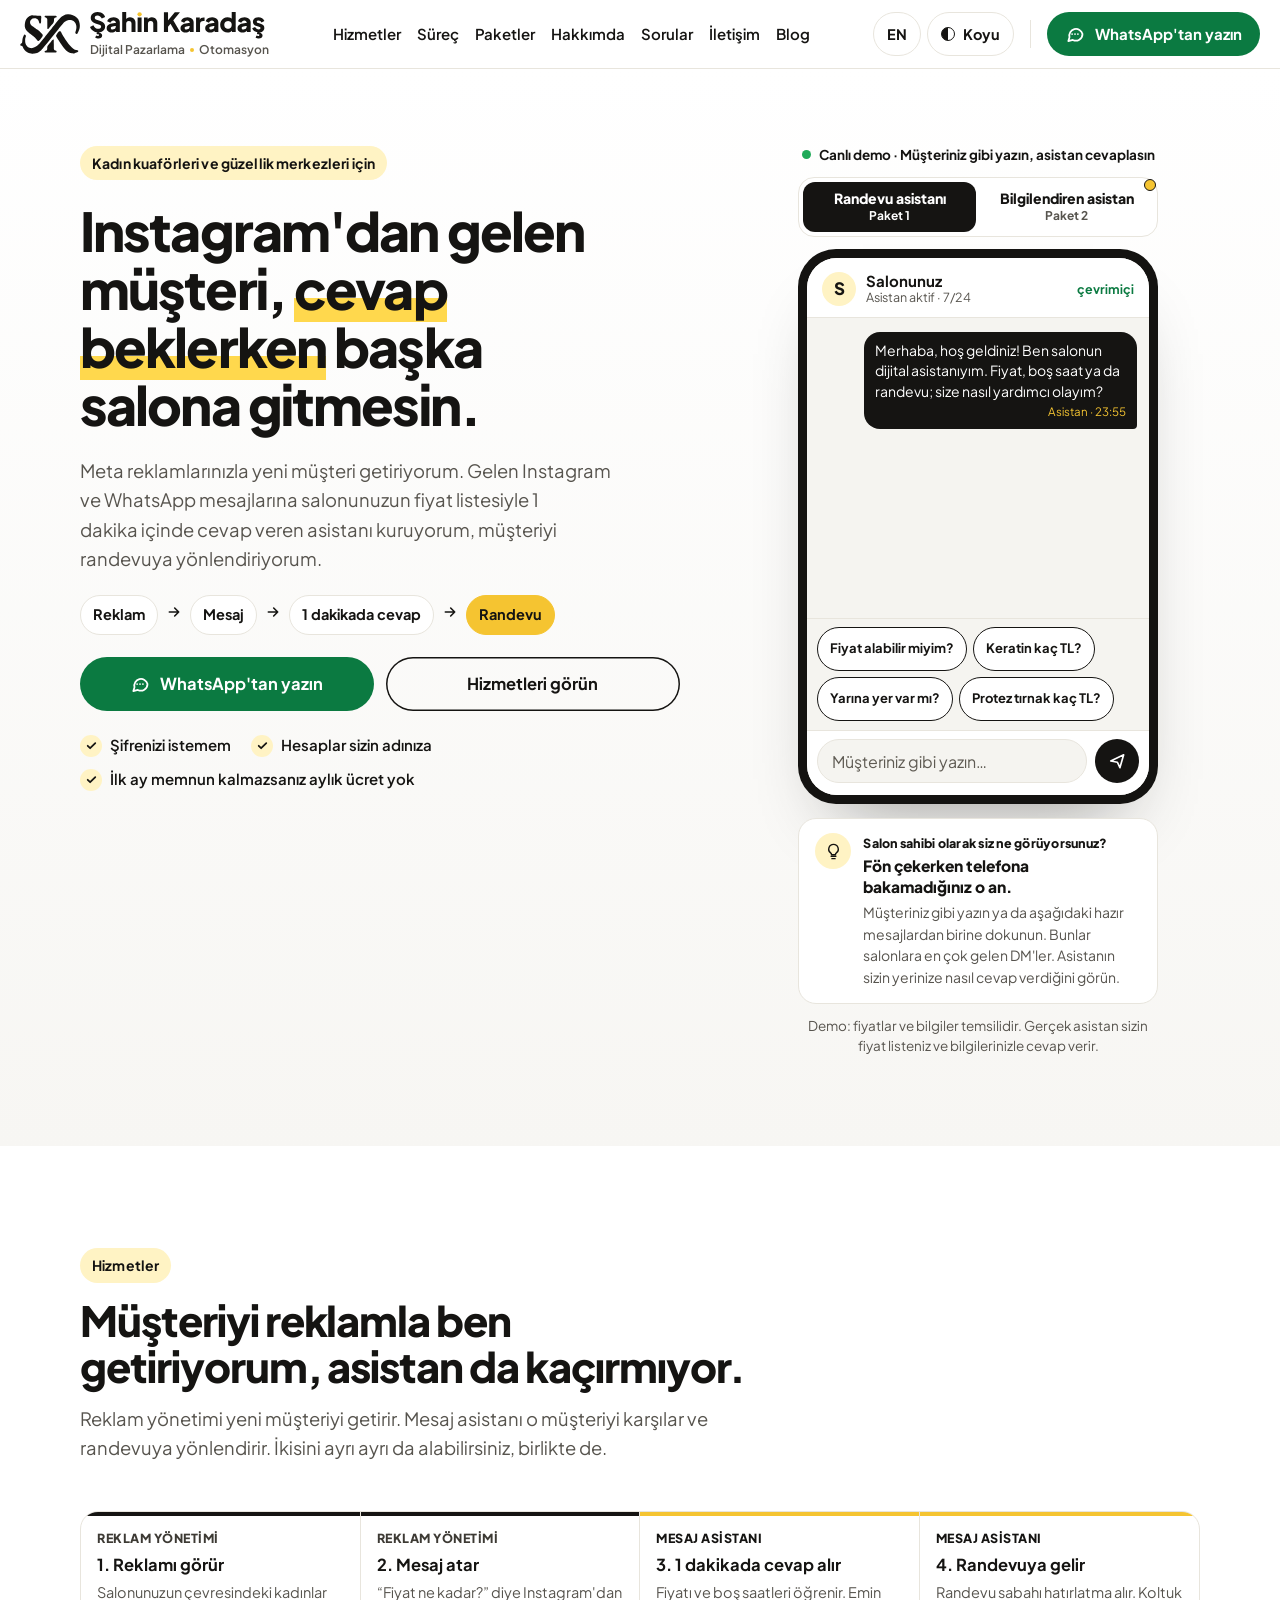
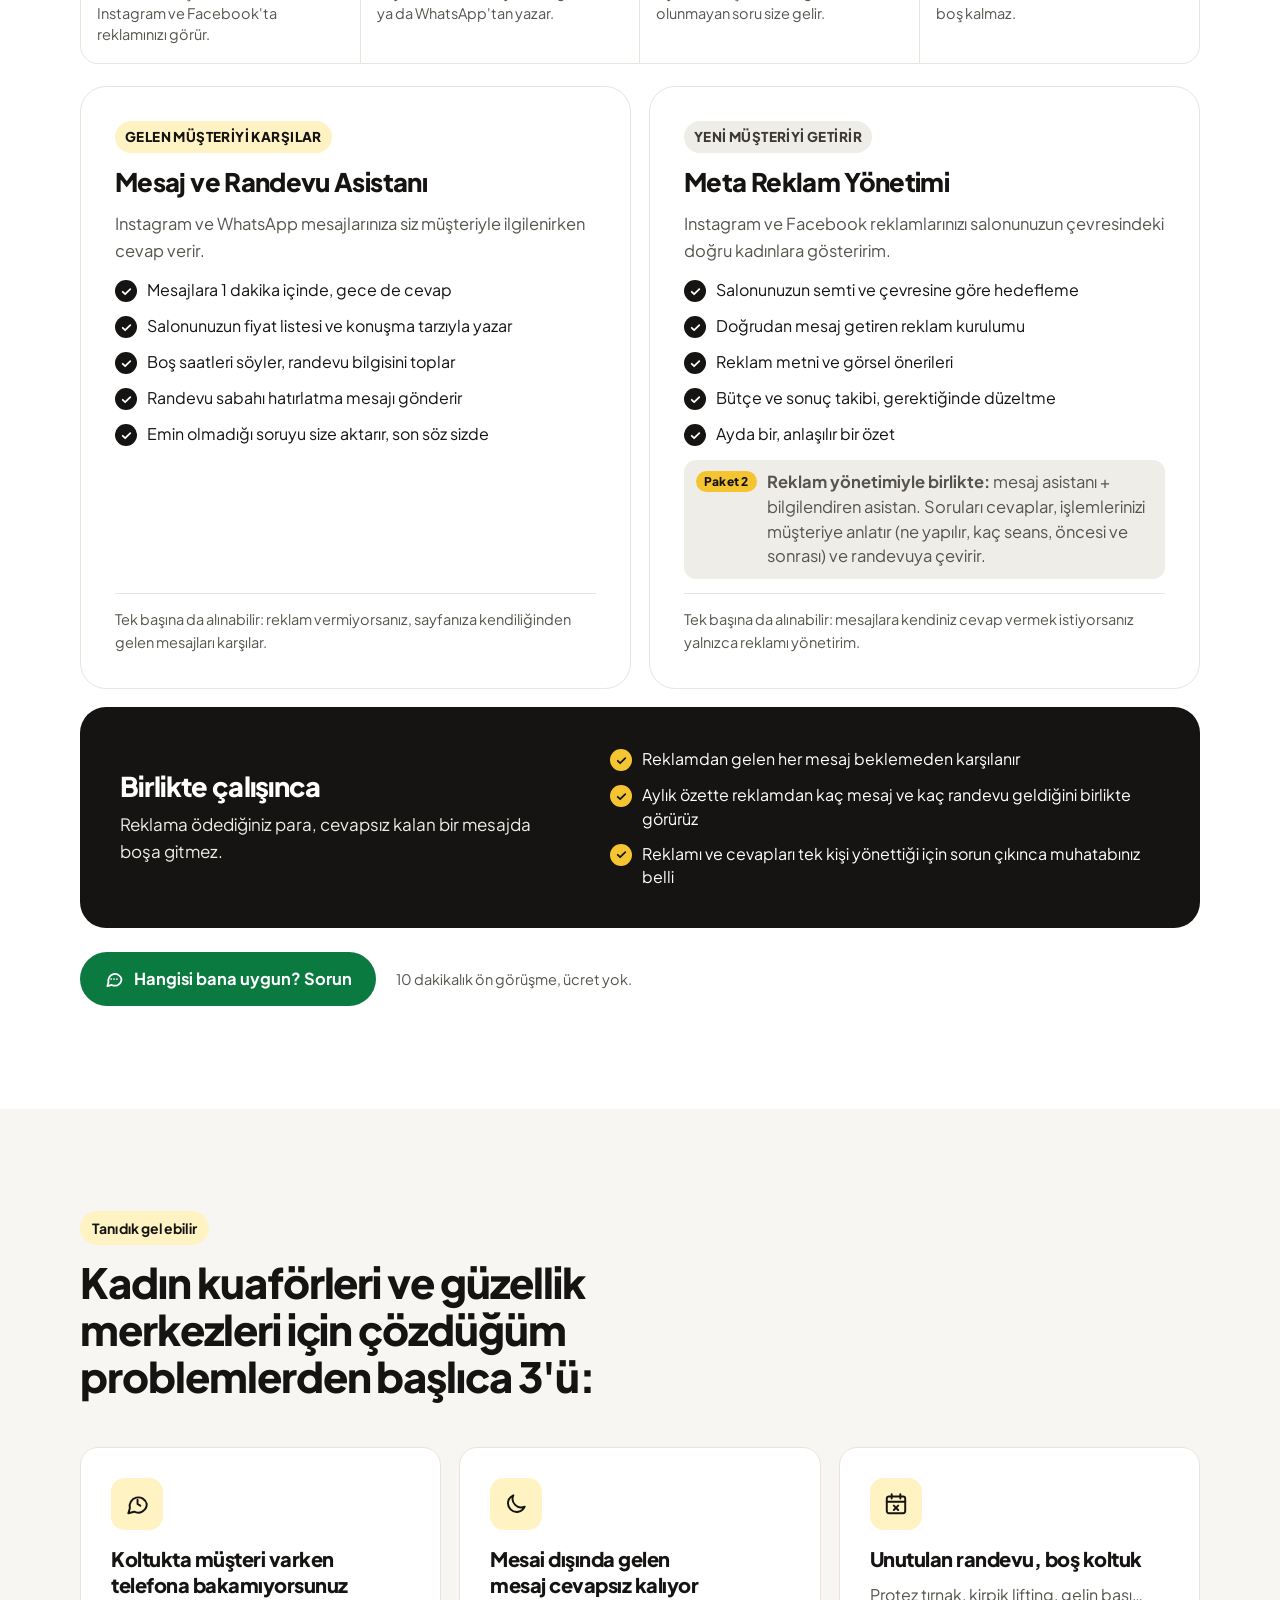
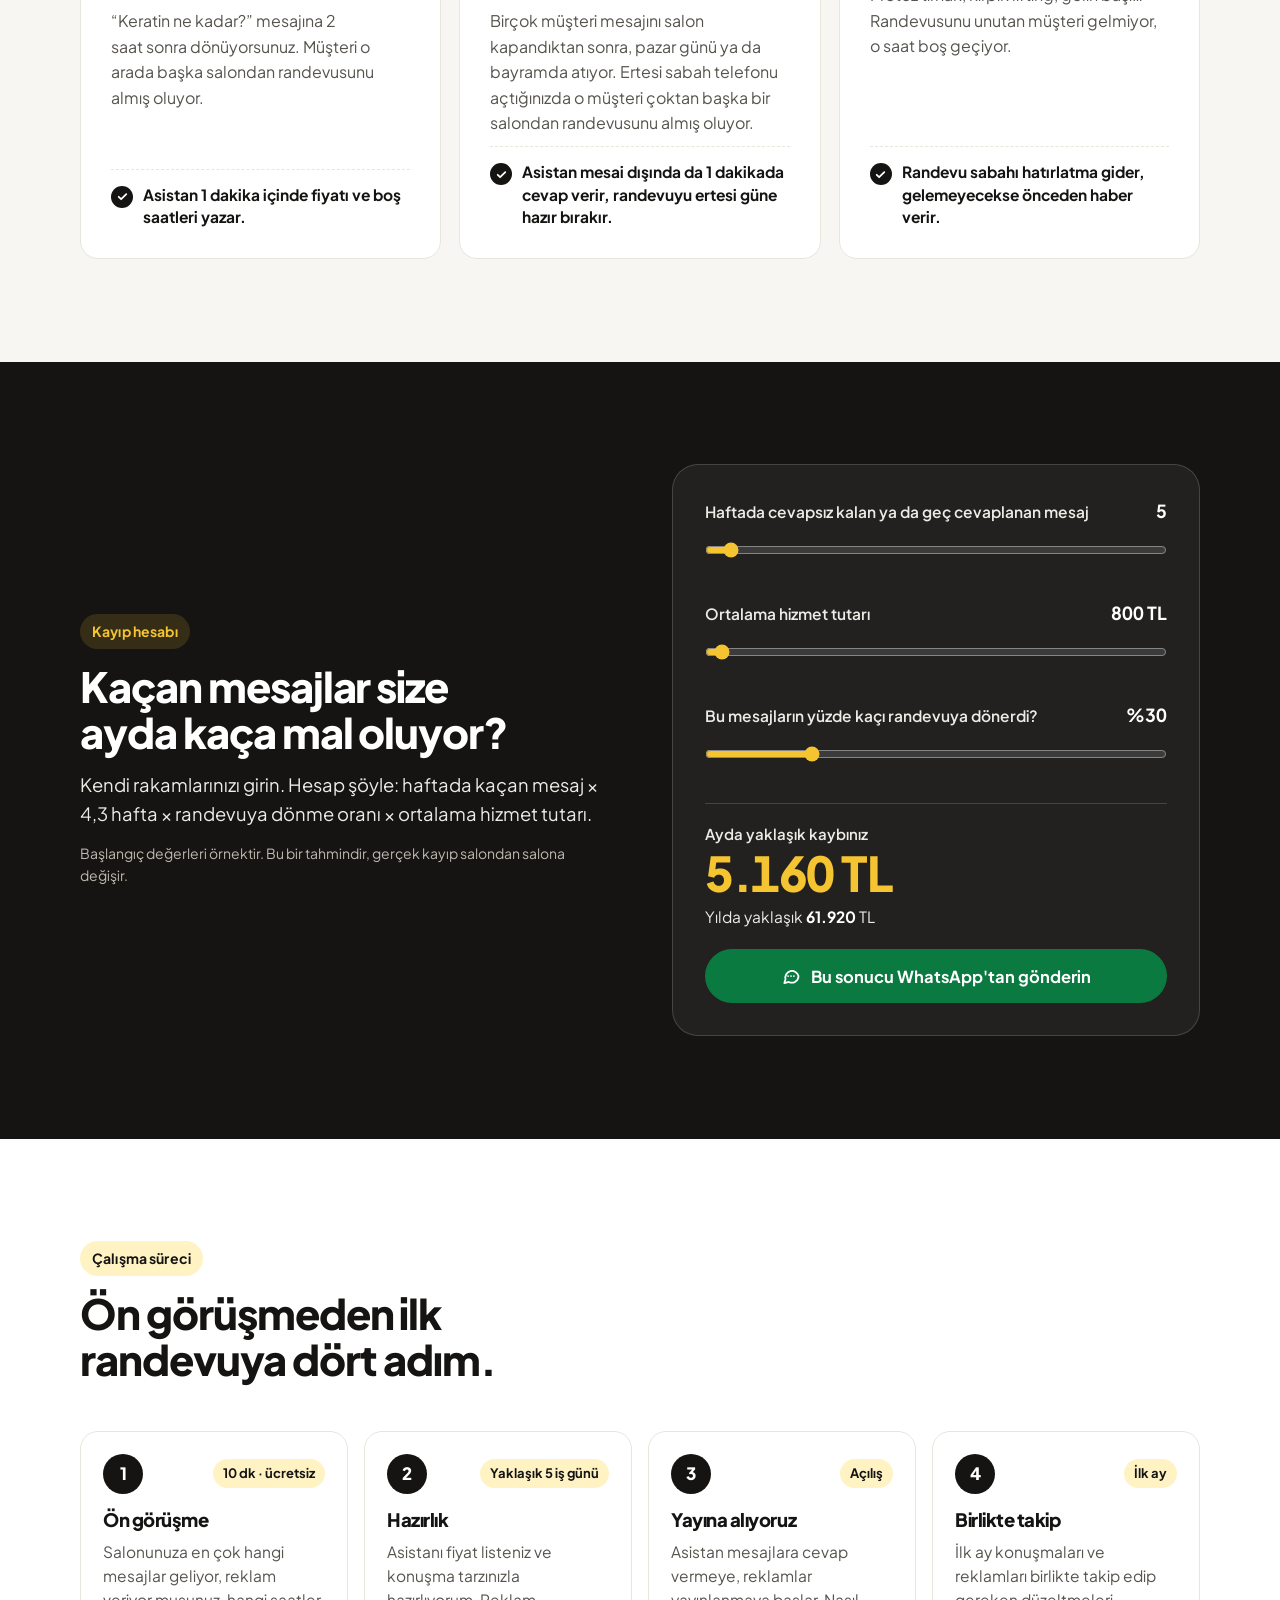
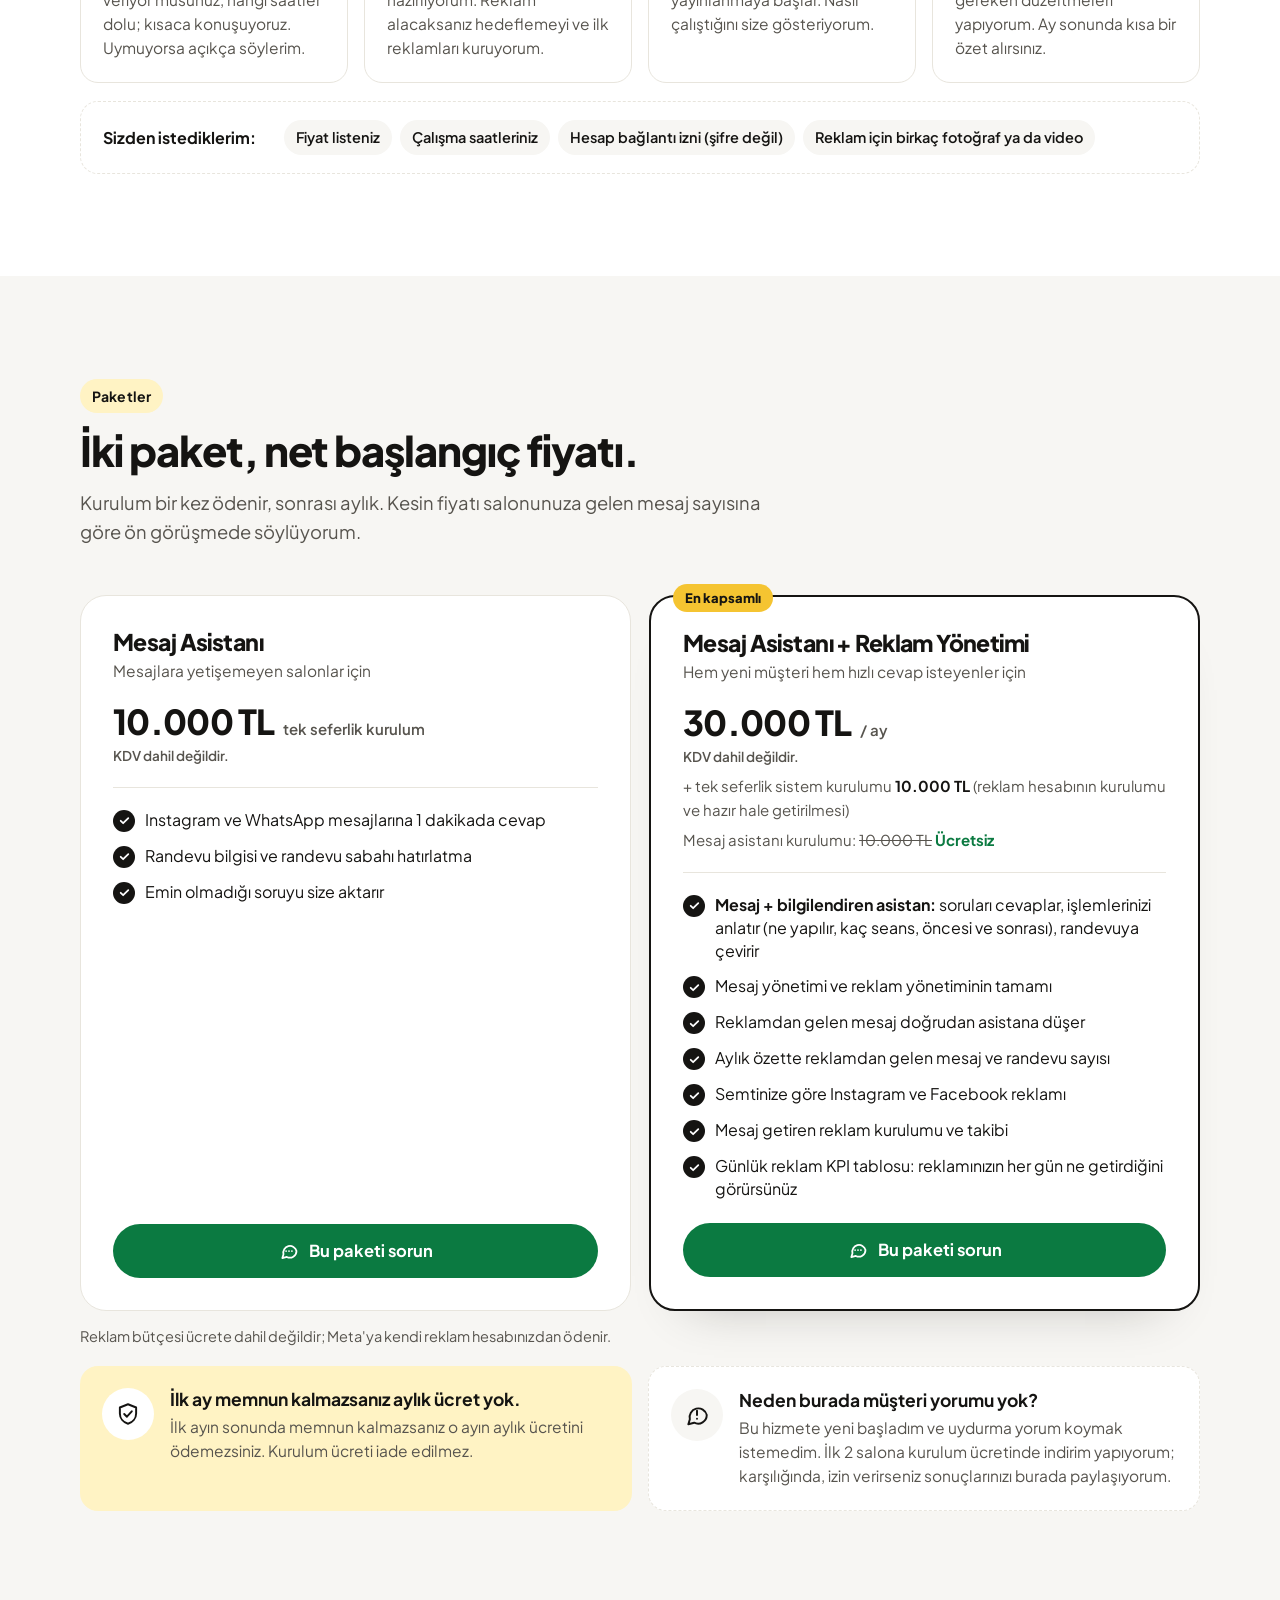
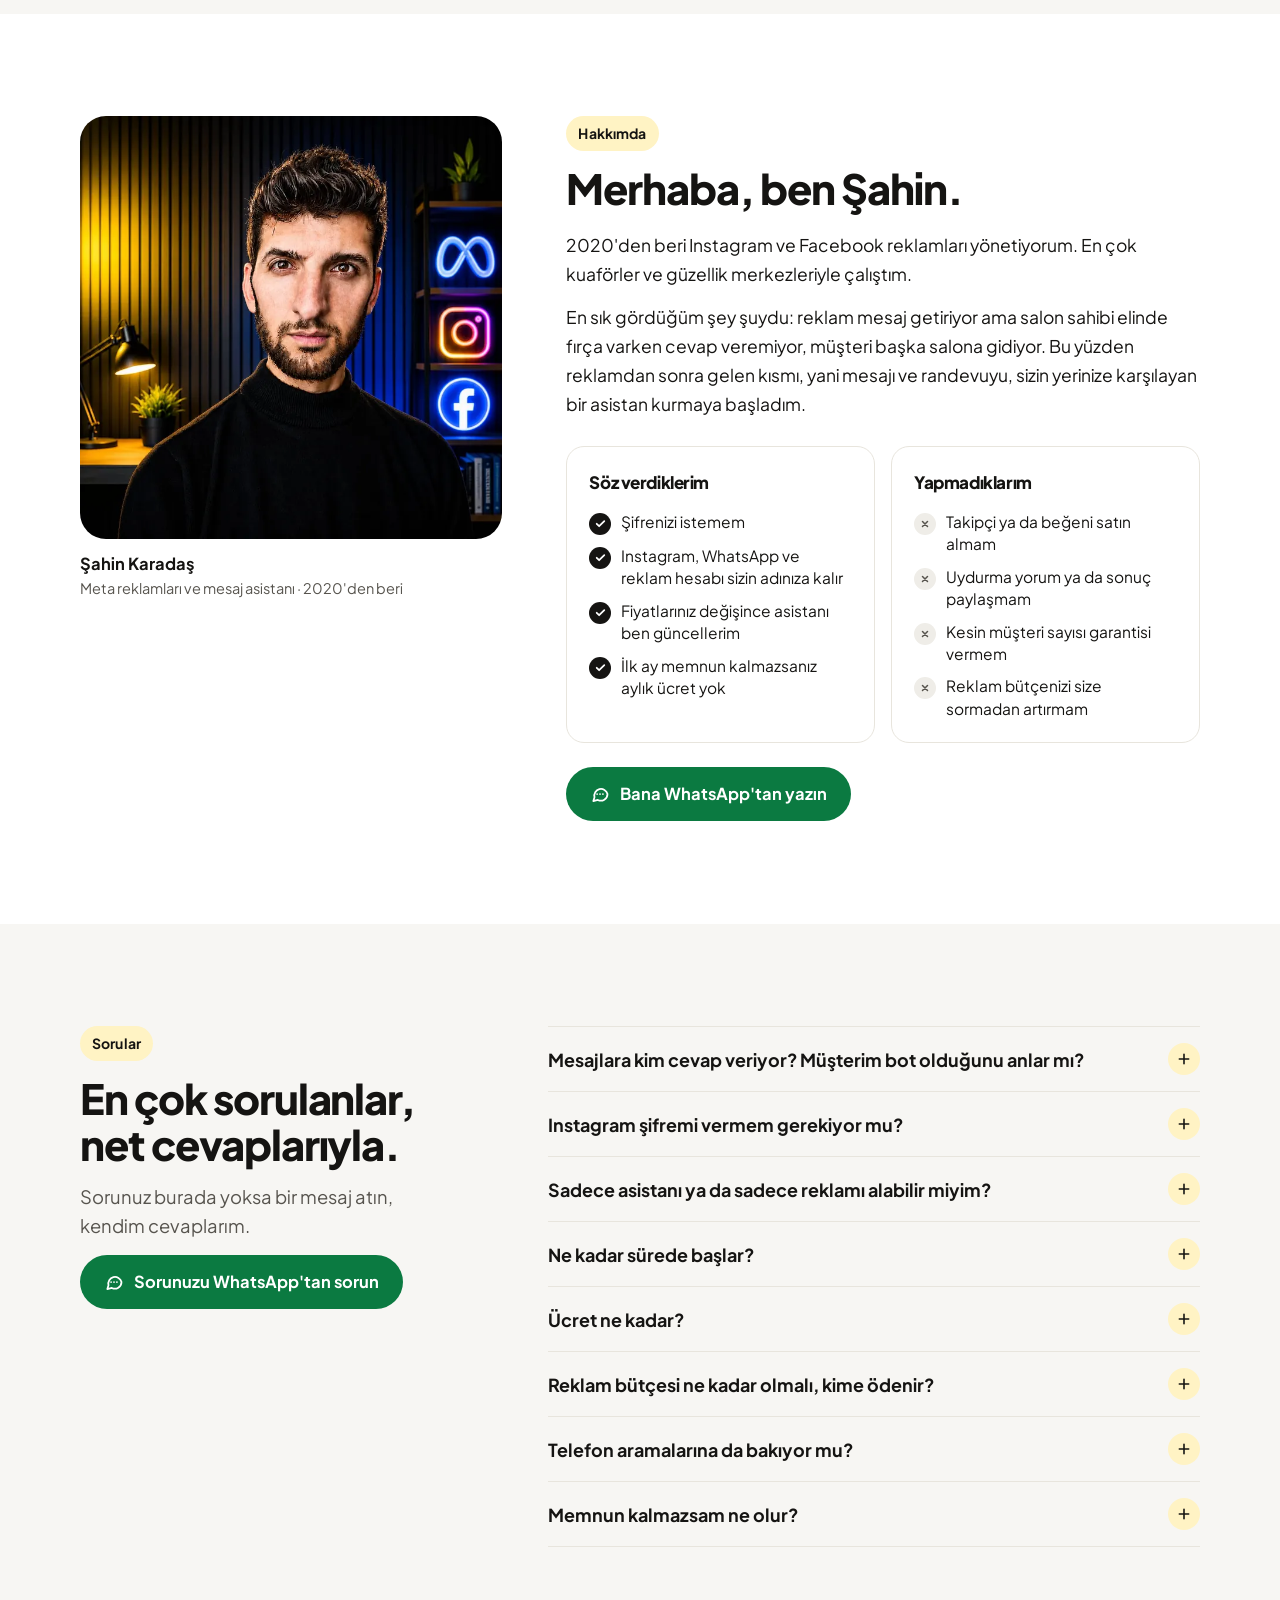
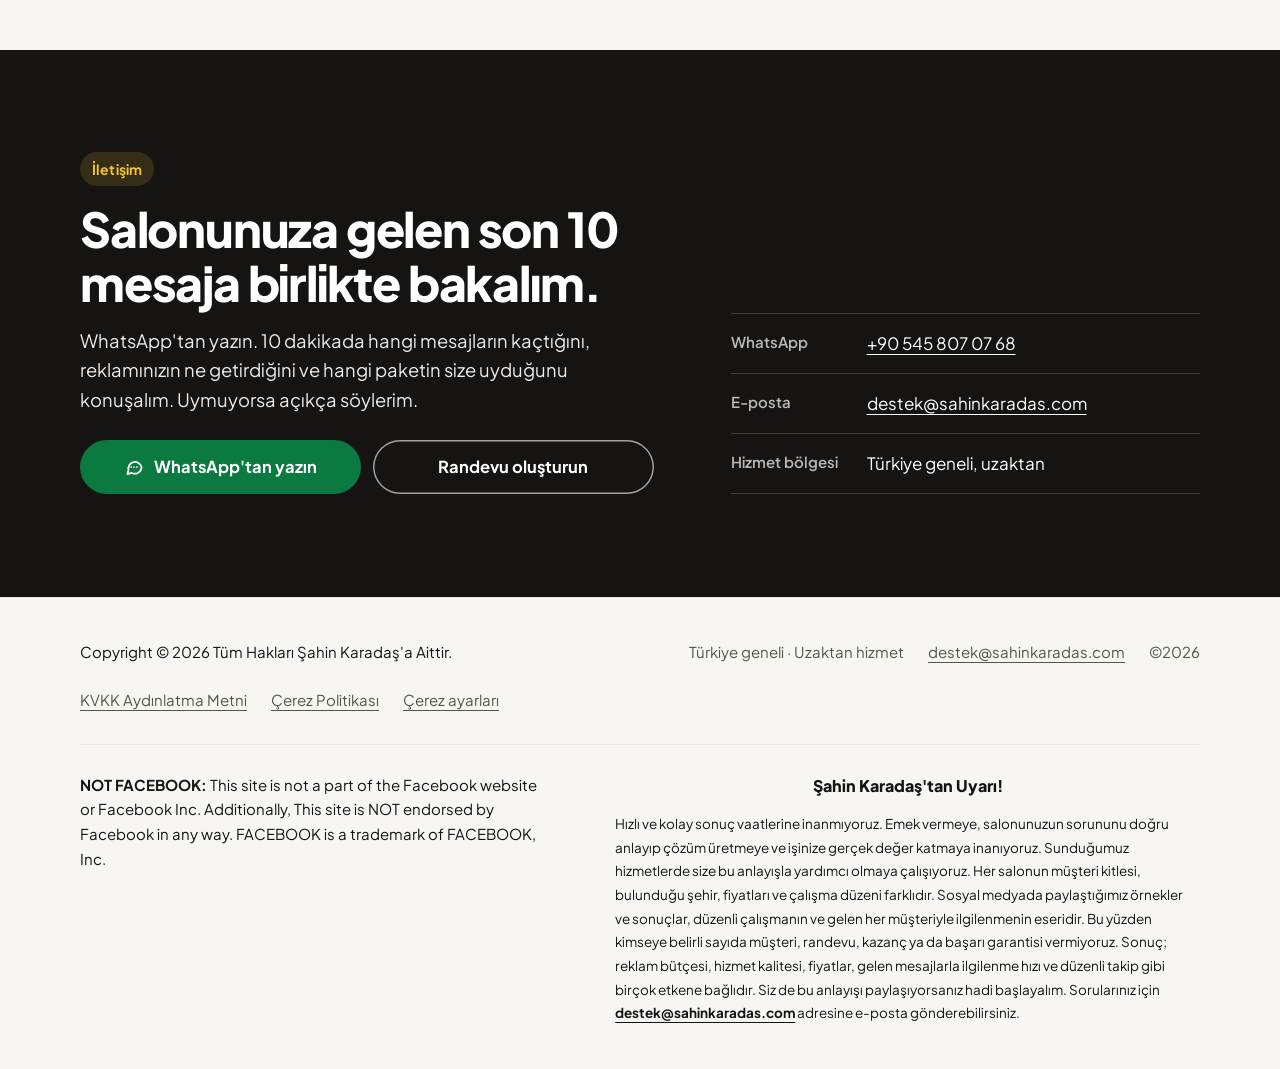
==== commit c283c809: "Add files via upload" ====
--- a/site/index.html
+++ b/site/index.html
@@ -415,6 +415,57 @@
 /* fiyat notu */
 .pk .vat{margin-top:4px;font-size:13.5px;font-weight:600;color:var(--muted)}
 
+/* ---------- KVKK: alt bilgi bağlantıları ---------- */
+.ft-legal{display:flex;flex-wrap:wrap;align-items:center;gap:0 24px;margin-top:4px;font-size:15px}
+.ft-legal a,.ft-ck{display:inline-flex;align-items:center;min-height:44px;padding:0;border:0;background:none;color:var(--muted);font:inherit;text-decoration:underline;text-underline-offset:4px;cursor:pointer}
+.ft-legal a:hover,.ft-ck:hover{color:var(--ink)}
+/* ---------- çerez bildirimi ---------- */
+.ck{position:fixed;z-index:80;left:max(16px,env(safe-area-inset-left,0px));bottom:calc(16px + env(safe-area-inset-bottom,0px));width:min(460px,calc(100% - 32px));display:grid;gap:10px;padding:20px 20px 18px;border:1px solid var(--line);border-radius:var(--r-m);background:var(--card);color:var(--ink);box-shadow:0 22px 48px -20px rgba(21,20,18,.45);font-family:var(--f)}
+.ck h2{font-size:17px;line-height:1.3;font-weight:800;letter-spacing:-.01em}
+.ck p{font-size:14.5px;line-height:1.55;color:var(--muted)}
+.ck .ck-links{display:flex;flex-wrap:wrap;gap:0 18px}
+.ck-links a,.ck-opt a{color:var(--ink);font-weight:600;text-underline-offset:3px}
+.ck-links a{display:inline-flex;align-items:center;min-height:36px}
+.ck-row,.ckd-row{display:grid;grid-template-columns:repeat(3,minmax(0,1fr));gap:8px}
+.ck-b{display:inline-flex;align-items:center;justify-content:center;min-height:46px;padding:0 10px;border-radius:999px;border:1.5px solid var(--ink);background:var(--ink);color:var(--bg);font:700 15px/1.2 var(--f);text-align:center;cursor:pointer}
+.ck-b.ol{background:transparent;color:var(--ink)}
+.ck-b:hover{opacity:.86}
+.ck-b.ol:hover{opacity:1;background:var(--blush)}
+html.ck-on .mbar,html.ck-on .fab{visibility:hidden}
+@media (min-width:900px){.ck{left:0;right:0;bottom:0;width:auto;grid-template-columns:auto minmax(0,1fr) auto;grid-template-areas:"h l b" "p p b";align-items:center;gap:0 20px;padding:12px max(24px,calc((100% - 1160px) / 2 + 20px)) calc(14px + env(safe-area-inset-bottom,0px));border-width:1px 0 0;border-radius:0;box-shadow:0 -14px 36px -22px rgba(21,20,18,.4)}.ck h2{grid-area:h}.ck .ck-links{grid-area:l}.ck > p:first-of-type{grid-area:p;max-width:780px}.ck .ck-row{grid-area:b;grid-template-columns:repeat(3,128px);margin-left:24px}}
+@media (max-width:620px){.ck{left:0;right:0;bottom:0;width:auto;padding:18px max(16px,env(safe-area-inset-right,0px)) calc(16px + env(safe-area-inset-bottom,0px)) max(16px,env(safe-area-inset-left,0px));border-width:1px 0 0;border-radius:var(--r-m) var(--r-m) 0 0}}
+/* ---------- çerez ayarları paneli ---------- */
+.ckd{width:min(560px,calc(100% - 24px));max-height:calc(100dvh - 24px);margin:auto;padding:0;border:1px solid var(--line);border-radius:var(--r-l);background:var(--card);color:var(--ink);font-family:var(--f);box-shadow:0 30px 60px -24px rgba(21,20,18,.55);overflow:auto}
+.ckd::backdrop{background:rgba(21,20,18,.55)}
+.ckd-in{display:grid;gap:14px;padding:clamp(20px,4vw,28px)}
+.ckd-hd{display:flex;align-items:center;justify-content:space-between;gap:12px}
+.ckd h2{font-size:21px;line-height:1.25;font-weight:800;letter-spacing:-.015em}
+.ckd p{font-size:15px;line-height:1.6;color:var(--muted)}
+.ckd-x{flex:none;display:inline-flex;align-items:center;justify-content:center;width:44px;height:44px;margin:-6px -6px -6px 0;border-radius:50%;border:1px solid var(--line);background:transparent;color:var(--ink);cursor:pointer}
+.ckd-x:hover{background:var(--blush)}
+.ck-opt{display:grid;grid-template-columns:1fr auto;align-items:center;gap:6px 16px;padding:16px;border:1px solid var(--line);border-radius:var(--r-s);background:var(--blush)}
+.ck-opt h3{font-size:16px;line-height:1.3;font-weight:800;letter-spacing:-.01em}
+.ck-opt h3 label{cursor:pointer}
+.ck-opt p{grid-column:1/-1;font-size:14.5px}
+.ck-always{font-size:13.5px;font-weight:700;color:var(--muted)}
+.ck-sw{appearance:none;-webkit-appearance:none;position:relative;flex:none;width:52px;height:30px;margin:0;border-radius:999px;background:var(--card);box-shadow:inset 0 0 0 2px var(--muted);cursor:pointer;transition:background-color .15s ease}
+.ck-sw::after{content:"";position:absolute;top:5px;left:5px;width:20px;height:20px;border-radius:50%;background:var(--muted);transition:transform .15s ease,background-color .15s ease}
+.ck-sw:checked{background:var(--wa);box-shadow:none}
+.ck-sw:checked::after{transform:translateX(22px);background:#fff}
+.ckd-row{margin-top:4px}
+@media (max-width:560px){.ckd-row{grid-template-columns:1fr}}
+@media (prefers-reduced-motion:reduce){.ck-sw,.ck-sw::after{transition:none}}
+/* ---------- yasal sayfalar ---------- */
+.prose .tbl{overflow-x:auto;border:1px solid var(--line);border-radius:var(--r-s)}
+.prose table{width:100%;border-collapse:collapse;font-size:16px;line-height:1.55}
+.prose th,.prose td{padding:11px 14px;text-align:left;vertical-align:top;border-bottom:1px solid var(--line)}
+.prose th{background:var(--blush);font-size:15px;font-weight:800}
+.prose tbody tr:last-child td{border-bottom:0}
+.post-meta a{color:var(--ink);text-underline-offset:3px}
+@media (max-width:620px){.prose table{font-size:15px}.prose th,.prose td{padding:10px 12px}}
+@media (max-width:620px){.prose .tbl{overflow:visible;border:0;border-radius:0}.prose .tbl table,.prose .tbl tbody{display:block}.prose .tbl thead{position:absolute;width:1px;height:1px;overflow:hidden;clip-path:inset(50%);white-space:nowrap}.prose .tbl tr{display:block;padding:8px 0;border:1px solid var(--line);border-radius:var(--r-s)}.prose .tbl tr + tr{margin-top:10px}.prose .tbl td{padding:6px 14px;border:0}.prose .tbl td::before{content:attr(data-label);font-weight:700;color:var(--muted)}.prose .tbl-w td{display:grid;grid-template-columns:7.2em minmax(0,1fr);gap:12px}.prose .tbl-w td:first-child{font-weight:700}.prose .tbl-s td{display:block}.prose .tbl-s td::before{display:block;margin-bottom:2px;font-size:13.5px}.prose .tbl-s td:first-child{font-weight:600}}
+.prose .nw,.prose .tbl-w td:first-child{white-space:nowrap}
+
 .hdr .hdr-in{max-width:1320px}
 .nav,.hdr-r{flex-shrink:0}
 .nav{gap:0}.nav a{padding:0 8px}
@@ -494,39 +545,11 @@
     </figure>
   </div>
 </section>
-<section class="band" id="dertler" aria-labelledby="h-dert">
-  <div class="wrap">
-    <div class="head">
-      <p><span class="eye"><span lang="tr">Tanıdık gelebilir</span><span lang="en">Sound familiar?</span></span></p>
-      <h2 class="h2" id="h-dert"><span lang="tr">Kadın kuaförleri ve güzellik merkezleri için çözdüğüm problemlerden başlıca <span style="color:var(--plum-ink)">3'ü:</span></span><span lang="en">The <span style="color:var(--plum-ink)">3 main problems</span> I solve for women's hair salons and beauty centres:</span></h2>
-    </div>
-    <div class="cards3">
-      <article class="pcard">
-        <span class="ic"><svg aria-hidden="true" focusable="false" width="26" height="26" viewBox="0 0 24 24" fill="none" stroke="currentColor" stroke-width="1.8" stroke-linecap="round" stroke-linejoin="round"><path d="M21 12a8 8 0 0 1-11.6 7.1L4 20.5l1.4-4.6A8 8 0 1 1 21 12z"/><path d="M12.5 8v4l2.5 1.5"/></svg></span>
-        <h3><span lang="tr">Elinizde fırça varken mesaj bekliyor</span><span lang="en">Messages wait while you hold the brush</span></h3>
-        <p><span lang="tr">“Keratin ne kadar?” mesajına 2 saat sonra dönüyorsunuz. Müşteri o arada başka salondan randevusunu almış oluyor.</span><span lang="en">You reply to “How much is keratin?” two hours later. By then the client has already booked at another salon.</span></p>
-        <div class="sol"><span class="tick " aria-hidden="true"><svg aria-hidden="true" focusable="false" width="13" height="13" viewBox="0 0 24 24" fill="none" stroke="currentColor" stroke-width="3.2" stroke-linecap="round" stroke-linejoin="round"><path d="M5 12.5l4.5 4.5L19 7.5"/></svg></span><span><span lang="tr">Asistan 1 dakika içinde fiyatı ve boş saatleri yazar.</span><span lang="en">The assistant sends the price and free slots within 1 minute.</span></span></div>
-      </article>
-      <article class="pcard">
-        <span class="ic"><svg aria-hidden="true" focusable="false" width="26" height="26" viewBox="0 0 24 24" fill="none" stroke="currentColor" stroke-width="1.8" stroke-linecap="round" stroke-linejoin="round"><path d="M20 14.5A8 8 0 0 1 9.5 4a8 8 0 1 0 10.5 10.5z"/></svg></span>
-        <h3><span lang="tr">Mesai dışında gelen mesaj cevapsız kalıyor</span><span lang="en">Messages after hours go unanswered</span></h3>
-        <p><span lang="tr">Birçok müşteri mesajını salon kapandıktan sonra, pazar günü ya da bayramda atıyor. Ertesi sabah telefonu açtığınızda o müşteri çoktan başka bir salondan randevusunu almış oluyor.</span><span lang="en">Many clients write after the salon has closed, on a Sunday or on a public holiday. By the time you check your phone the next morning, she has already booked at another salon.</span></p>
-        <div class="sol"><span class="tick " aria-hidden="true"><svg aria-hidden="true" focusable="false" width="13" height="13" viewBox="0 0 24 24" fill="none" stroke="currentColor" stroke-width="3.2" stroke-linecap="round" stroke-linejoin="round"><path d="M5 12.5l4.5 4.5L19 7.5"/></svg></span><span><span lang="tr">Asistan mesai dışında da 1 dakikada cevap verir, randevuyu ertesi güne hazır bırakır.</span><span lang="en">The assistant replies within a minute after hours too and leaves the booking ready for the next day.</span></span></div>
-      </article>
-      <article class="pcard">
-        <span class="ic"><svg aria-hidden="true" focusable="false" width="26" height="26" viewBox="0 0 24 24" fill="none" stroke="currentColor" stroke-width="1.8" stroke-linecap="round" stroke-linejoin="round"><rect x="3.5" y="5" width="17" height="15.5" rx="2"/><path d="M3.5 10h17M8 3v4M16 3v4M10 13.5l4 4M14 13.5l-4 4"/></svg></span>
-        <h3><span lang="tr">Unutulan randevu, boş koltuk</span><span lang="en">A forgotten booking, an empty chair</span></h3>
-        <p><span lang="tr">Protez tırnak, kirpik lifting, gelin başı… Randevusunu unutan müşteri gelmiyor, o saat boş geçiyor.</span><span lang="en">Acrylic nails, lash lift, bridal hair… A client who forgets her appointment doesn't come, and that hour goes empty.</span></p>
-        <div class="sol"><span class="tick " aria-hidden="true"><svg aria-hidden="true" focusable="false" width="13" height="13" viewBox="0 0 24 24" fill="none" stroke="currentColor" stroke-width="3.2" stroke-linecap="round" stroke-linejoin="round"><path d="M5 12.5l4.5 4.5L19 7.5"/></svg></span><span><span lang="tr">Randevu sabahı hatırlatma gider, gelemeyecekse önceden haber verir.</span><span lang="en">A reminder goes out on the morning of the visit; if she can't come, she lets you know in advance.</span></span></div>
-      </article>
-    </div>
-  </div>
-</section>
-<section class="band blush" id="hizmetler" aria-labelledby="h-hiz">
+<section class="band" id="hizmetler" aria-labelledby="h-hiz">
   <div class="wrap">
     <div class="head">
       <p><span class="eye"><span lang="tr">Hizmetler</span><span lang="en">Services</span></span></p>
-      <h2 class="h2" id="h-hiz"><span lang="tr">İki ayrı hizmet, tek hedef: dolu koltuk.</span><span lang="en">Two separate services, one goal: a full chair.</span></h2>
+      <h2 class="h2" id="h-hiz"><span lang="tr">Müşteriyi reklamla ben getiriyorum, asistan da kaçırmıyor.</span><span lang="en">I bring in clients with ads, and the assistant makes sure none slip away.</span></h2>
       <p class="lead"><span lang="tr">Reklam yönetimi yeni müşteriyi getirir. Mesaj asistanı o müşteriyi karşılar ve randevuya yönlendirir. İkisini ayrı ayrı da alabilirsiniz, birlikte de.</span><span lang="en">Ad management brings new clients. The message assistant welcomes them and guides them to a booking. You can take them separately or together.</span></p>
     </div>
     <ol class="pipe" aria-label="Müşterinin yolu" data-aria-tr="Müşterinin yolu" data-aria-en="The client's path">
@@ -565,6 +588,34 @@
     </div>
   </div>
 </section>
+<section class="band blush" id="dertler" aria-labelledby="h-dert">
+  <div class="wrap">
+    <div class="head">
+      <p><span class="eye"><span lang="tr">Tanıdık gelebilir</span><span lang="en">Sound familiar?</span></span></p>
+      <h2 class="h2" id="h-dert"><span lang="tr">Kadın kuaförleri ve güzellik merkezleri için çözdüğüm problemlerden başlıca <span style="color:var(--plum-ink)">3'ü:</span></span><span lang="en">The <span style="color:var(--plum-ink)">3 main problems</span> I solve for women's hair salons and beauty centres:</span></h2>
+    </div>
+    <div class="cards3">
+      <article class="pcard">
+        <span class="ic"><svg aria-hidden="true" focusable="false" width="26" height="26" viewBox="0 0 24 24" fill="none" stroke="currentColor" stroke-width="1.8" stroke-linecap="round" stroke-linejoin="round"><path d="M21 12a8 8 0 0 1-11.6 7.1L4 20.5l1.4-4.6A8 8 0 1 1 21 12z"/><path d="M12.5 8v4l2.5 1.5"/></svg></span>
+        <h3><span lang="tr">Koltukta müşteri varken telefona bakamıyorsunuz</span><span lang="en">You can't check your phone while a client is in the chair</span></h3>
+        <p><span lang="tr">“Keratin ne kadar?” mesajına 2 saat sonra dönüyorsunuz. Müşteri o arada başka salondan randevusunu almış oluyor.</span><span lang="en">You reply to “How much is keratin?” two hours later. By then the client has already booked at another salon.</span></p>
+        <div class="sol"><span class="tick " aria-hidden="true"><svg aria-hidden="true" focusable="false" width="13" height="13" viewBox="0 0 24 24" fill="none" stroke="currentColor" stroke-width="3.2" stroke-linecap="round" stroke-linejoin="round"><path d="M5 12.5l4.5 4.5L19 7.5"/></svg></span><span><span lang="tr">Asistan 1 dakika içinde fiyatı ve boş saatleri yazar.</span><span lang="en">The assistant sends the price and free slots within 1 minute.</span></span></div>
+      </article>
+      <article class="pcard">
+        <span class="ic"><svg aria-hidden="true" focusable="false" width="26" height="26" viewBox="0 0 24 24" fill="none" stroke="currentColor" stroke-width="1.8" stroke-linecap="round" stroke-linejoin="round"><path d="M20 14.5A8 8 0 0 1 9.5 4a8 8 0 1 0 10.5 10.5z"/></svg></span>
+        <h3><span lang="tr">Mesai dışında gelen mesaj cevapsız kalıyor</span><span lang="en">Messages after hours go unanswered</span></h3>
+        <p><span lang="tr">Birçok müşteri mesajını salon kapandıktan sonra, pazar günü ya da bayramda atıyor. Ertesi sabah telefonu açtığınızda o müşteri çoktan başka bir salondan randevusunu almış oluyor.</span><span lang="en">Many clients write after the salon has closed, on a Sunday or on a public holiday. By the time you check your phone the next morning, she has already booked at another salon.</span></p>
+        <div class="sol"><span class="tick " aria-hidden="true"><svg aria-hidden="true" focusable="false" width="13" height="13" viewBox="0 0 24 24" fill="none" stroke="currentColor" stroke-width="3.2" stroke-linecap="round" stroke-linejoin="round"><path d="M5 12.5l4.5 4.5L19 7.5"/></svg></span><span><span lang="tr">Asistan mesai dışında da 1 dakikada cevap verir, randevuyu ertesi güne hazır bırakır.</span><span lang="en">The assistant replies within a minute after hours too and leaves the booking ready for the next day.</span></span></div>
+      </article>
+      <article class="pcard">
+        <span class="ic"><svg aria-hidden="true" focusable="false" width="26" height="26" viewBox="0 0 24 24" fill="none" stroke="currentColor" stroke-width="1.8" stroke-linecap="round" stroke-linejoin="round"><rect x="3.5" y="5" width="17" height="15.5" rx="2"/><path d="M3.5 10h17M8 3v4M16 3v4M10 13.5l4 4M14 13.5l-4 4"/></svg></span>
+        <h3><span lang="tr">Unutulan randevu, boş koltuk</span><span lang="en">A forgotten booking, an empty chair</span></h3>
+        <p><span lang="tr">Protez tırnak, kirpik lifting, gelin başı… Randevusunu unutan müşteri gelmiyor, o saat boş geçiyor.</span><span lang="en">Acrylic nails, lash lift, bridal hair… A client who forgets her appointment doesn't come, and that hour goes empty.</span></p>
+        <div class="sol"><span class="tick " aria-hidden="true"><svg aria-hidden="true" focusable="false" width="13" height="13" viewBox="0 0 24 24" fill="none" stroke="currentColor" stroke-width="3.2" stroke-linecap="round" stroke-linejoin="round"><path d="M5 12.5l4.5 4.5L19 7.5"/></svg></span><span><span lang="tr">Randevu sabahı hatırlatma gider, gelemeyecekse önceden haber verir.</span><span lang="en">A reminder goes out on the morning of the visit; if she can't come, she lets you know in advance.</span></span></div>
+      </article>
+    </div>
+  </div>
+</section>
 <section class="band calc" id="hesap" aria-labelledby="h-hesap">
   <div class="wrap calc-grid">
     <div style="display:grid;gap:14px;min-width:0">
@@ -712,6 +763,7 @@
       <p><span lang="tr">Copyright © <span data-year>2026</span> Tüm Hakları Şahin Karadaş'a Aittir.</span><span lang="en">Copyright © <span data-year>2026</span> All rights reserved by Şahin Karadaş.</span></p>
       <div class="ft-meta"><span><span lang="tr">Türkiye geneli · Uzaktan hizmet</span><span lang="en">All of Türkiye · Remote service</span></span><a href="mailto:destek@sahinkaradas.com">destek@sahinkaradas.com</a><span>© <span data-year>2026</span></span></div>
     </div>
+    <nav class="ft-legal" aria-label="Yasal metinler" data-aria-tr="Yasal metinler" data-aria-en="Legal"><a lang="tr" href="/kvkk/">KVKK Aydınlatma Metni</a><a lang="en" href="/en/privacy/">Privacy Notice</a><a lang="tr" href="/cerez-politikasi/">Çerez Politikası</a><a lang="en" href="/en/cookies/">Cookie Policy</a><button type="button" class="ft-ck" data-act="cookies"><span lang="tr">Çerez ayarları</span><span lang="en">Cookie settings</span></button></nav>
     <div class="ft-bot">
       <div><p style="font-size:15px;line-height:1.65"><strong>NOT FACEBOOK:</strong> This site is not a part of the Facebook website or Facebook Inc. Additionally, This site is NOT endorsed by Facebook in any way. FACEBOOK is a trademark of FACEBOOK, Inc.</p></div>
       <div><p style="margin-bottom:14px;text-align:center;font-size:16px;font-weight:800"><span lang="tr">Şahin Karadaş'tan Uyarı!</span><span lang="en">A note from Şahin Karadaş</span></p><p style="font-size:13.5px;line-height:1.75;text-wrap:pretty"><span lang="tr">Hızlı ve kolay sonuç vaatlerine inanmıyoruz. Emek vermeye, salonunuzun sorununu doğru anlayıp çözüm üretmeye ve işinize gerçek değer katmaya inanıyoruz. Sunduğumuz hizmetlerde size bu anlayışla yardımcı olmaya çalışıyoruz. Her salonun müşteri kitlesi, bulunduğu şehir, fiyatları ve çalışma düzeni farklıdır. Sosyal medyada paylaştığımız örnekler ve sonuçlar, düzenli çalışmanın ve gelen her müşteriyle ilgilenmenin eseridir. Bu yüzden kimseye belirli sayıda müşteri, randevu, kazanç ya da başarı garantisi vermiyoruz. Sonuç; reklam bütçesi, hizmet kalitesi, fiyatlar, gelen mesajlarla ilgilenme hızı ve düzenli takip gibi birçok etkene bağlıdır. Siz de bu anlayışı paylaşıyorsanız hadi başlayalım. Sorularınız için <a href="mailto:destek@sahinkaradas.com" style="font-weight:700;text-underline-offset:4px">destek@sahinkaradas.com</a> adresine e-posta gönderebilirsiniz.</span><span lang="en">We don't believe in quick, easy results. We believe in hard work, understanding your salon's real problem, finding a solution and adding real value to your business. That is how we try to help you with our services. Every salon has its own clients, city, prices and way of working. The examples and results we share on social media come from steady work and looking after every client who gets in touch. That is why we don't guarantee anyone a set number of clients, bookings, income or success. Results depend on many things, such as ad budget, service quality, prices, how quickly messages are answered and regular follow-up. If you share this view, let's get started. For questions, email <a href="mailto:destek@sahinkaradas.com" style="font-weight:700;text-underline-offset:4px">destek@sahinkaradas.com</a>.</span></p></div>
@@ -1218,4 +1270,5 @@
   reset();
 })();
 </script>
+<script src="/assets/cerez.js" data-root="/" data-kind="site" defer></script>
 </body></html>
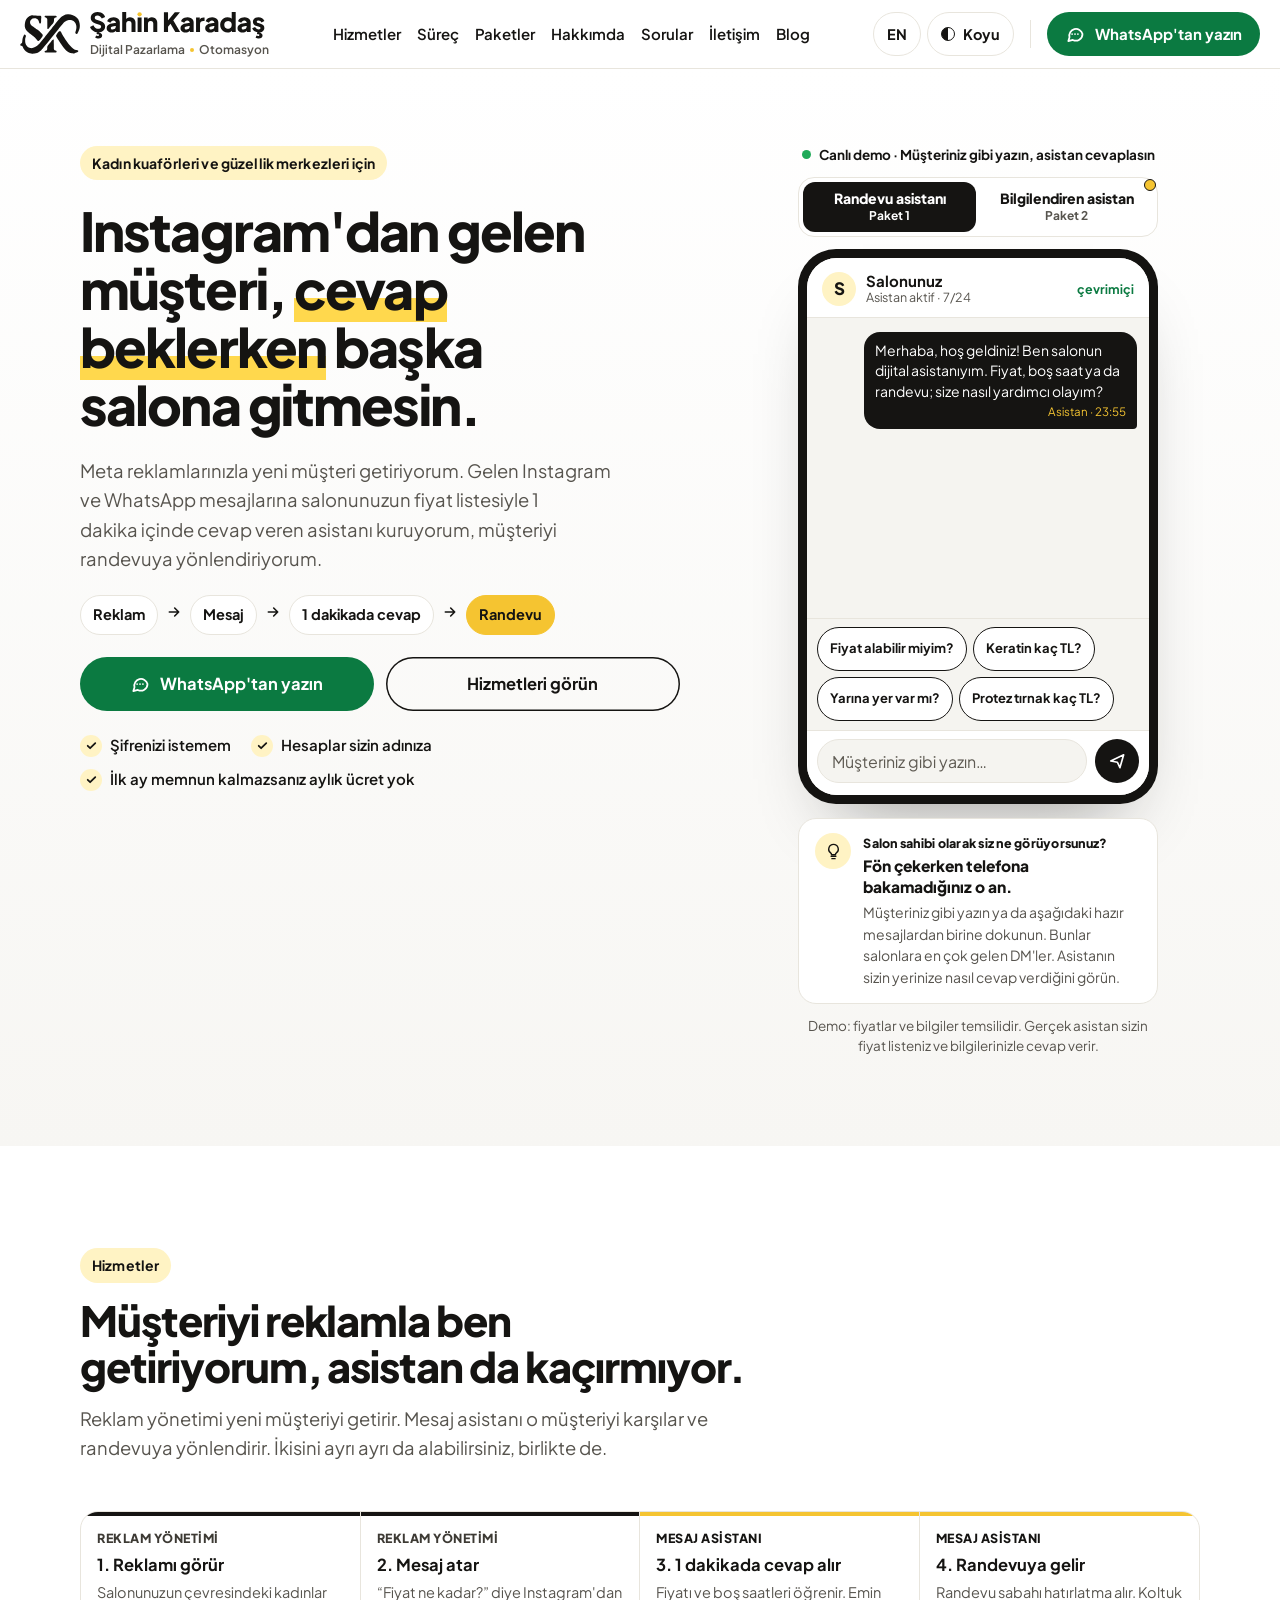
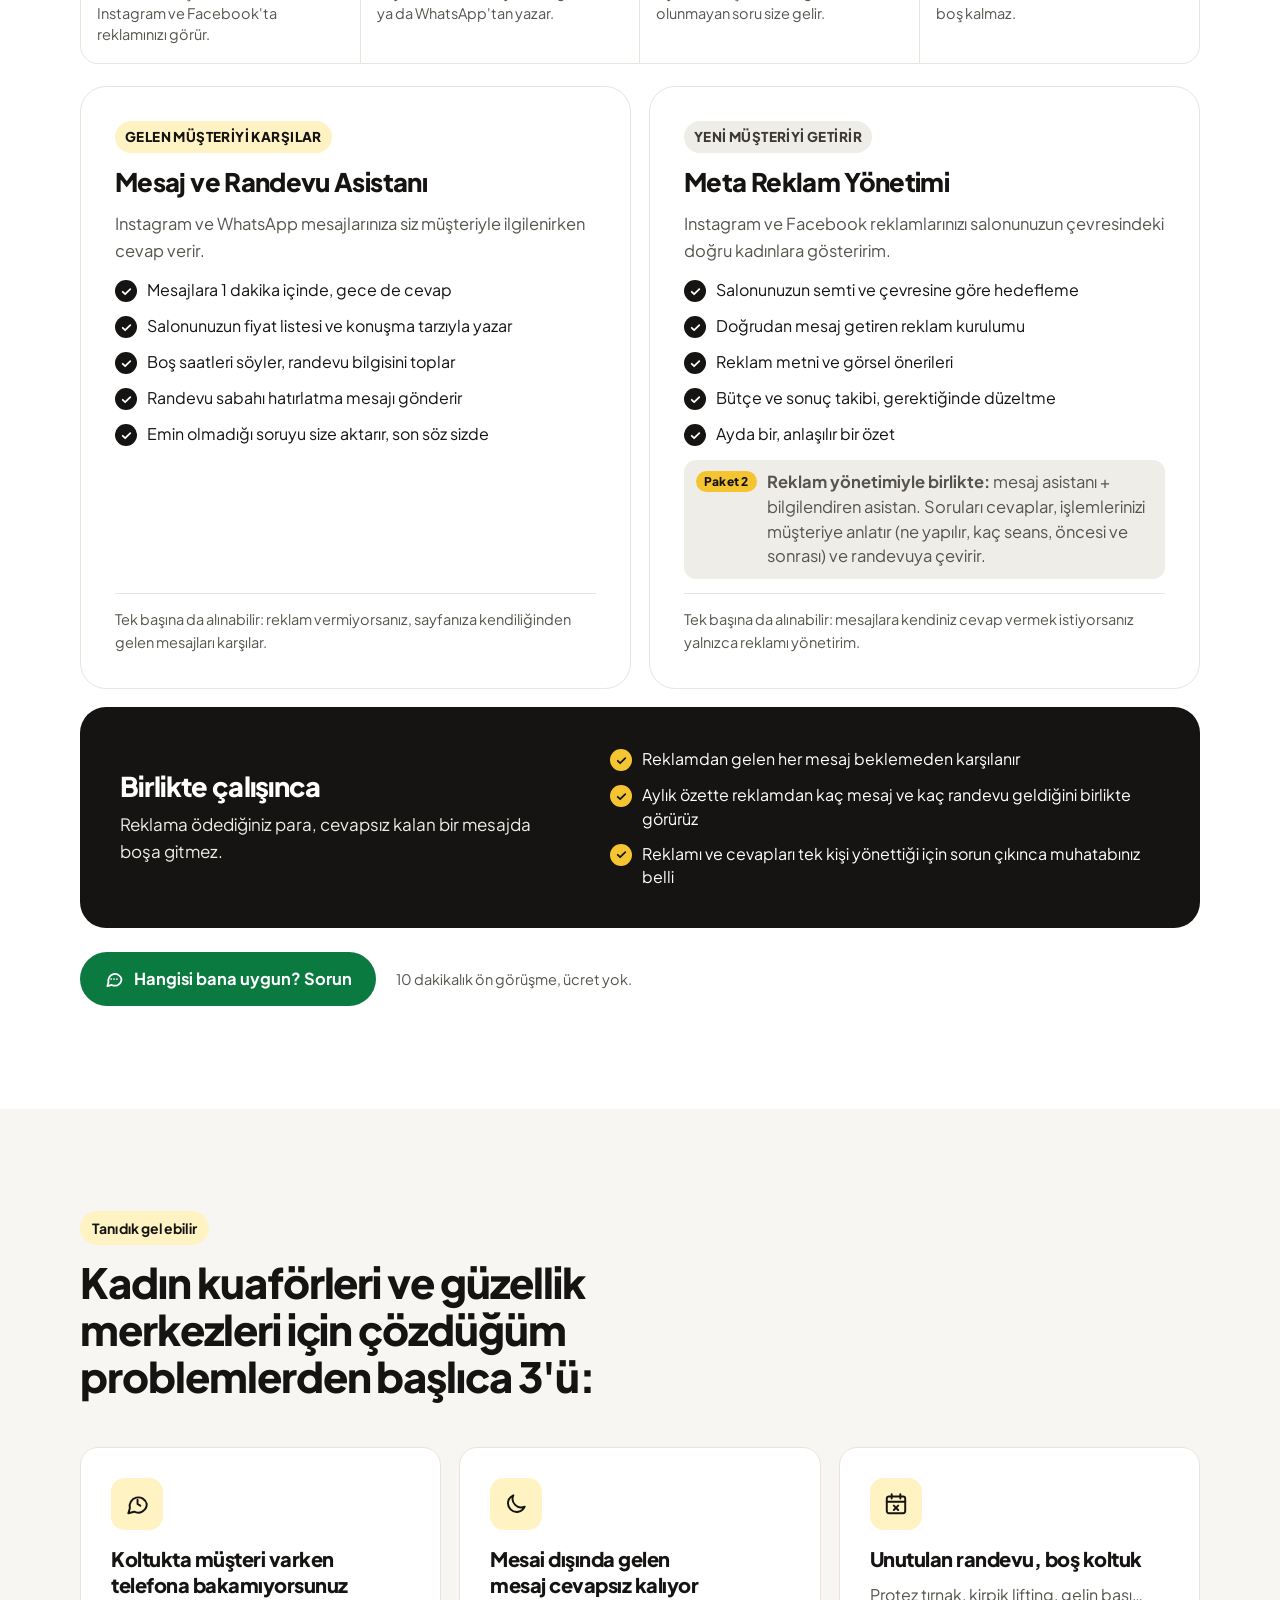
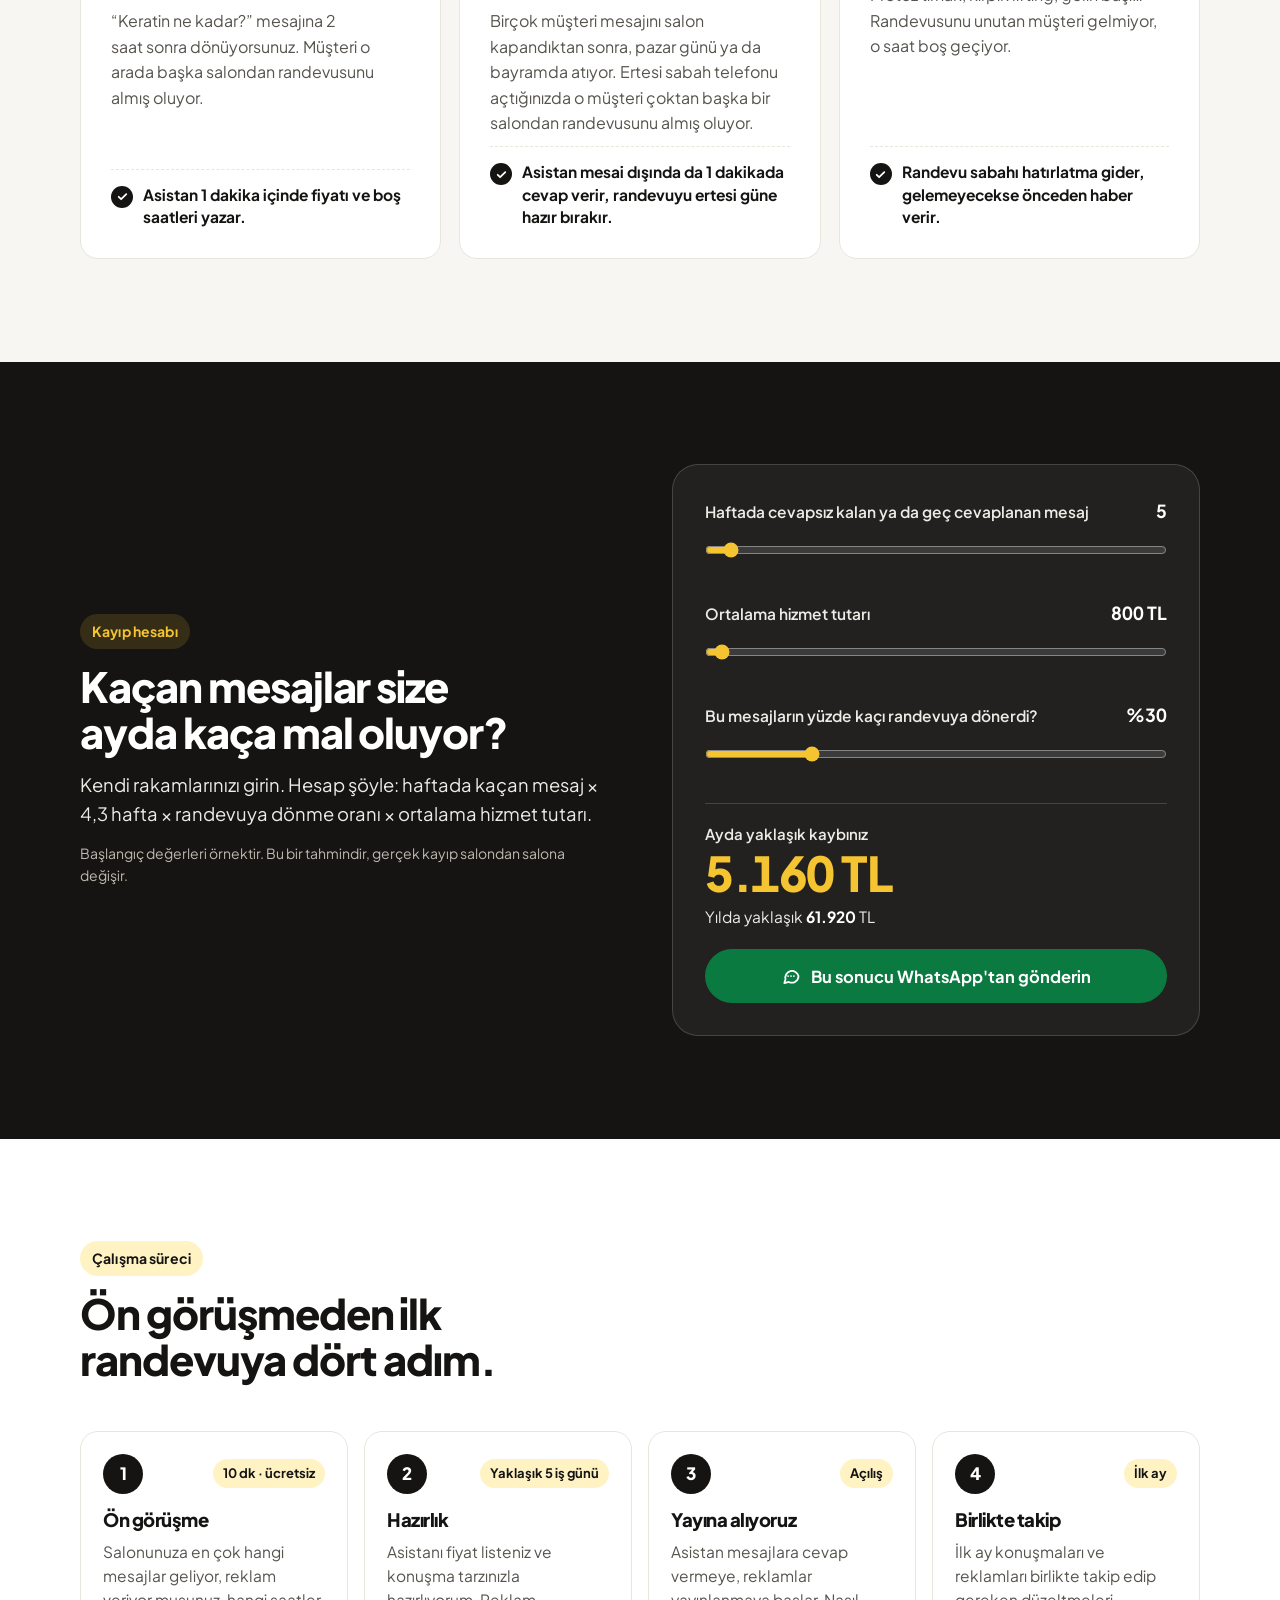
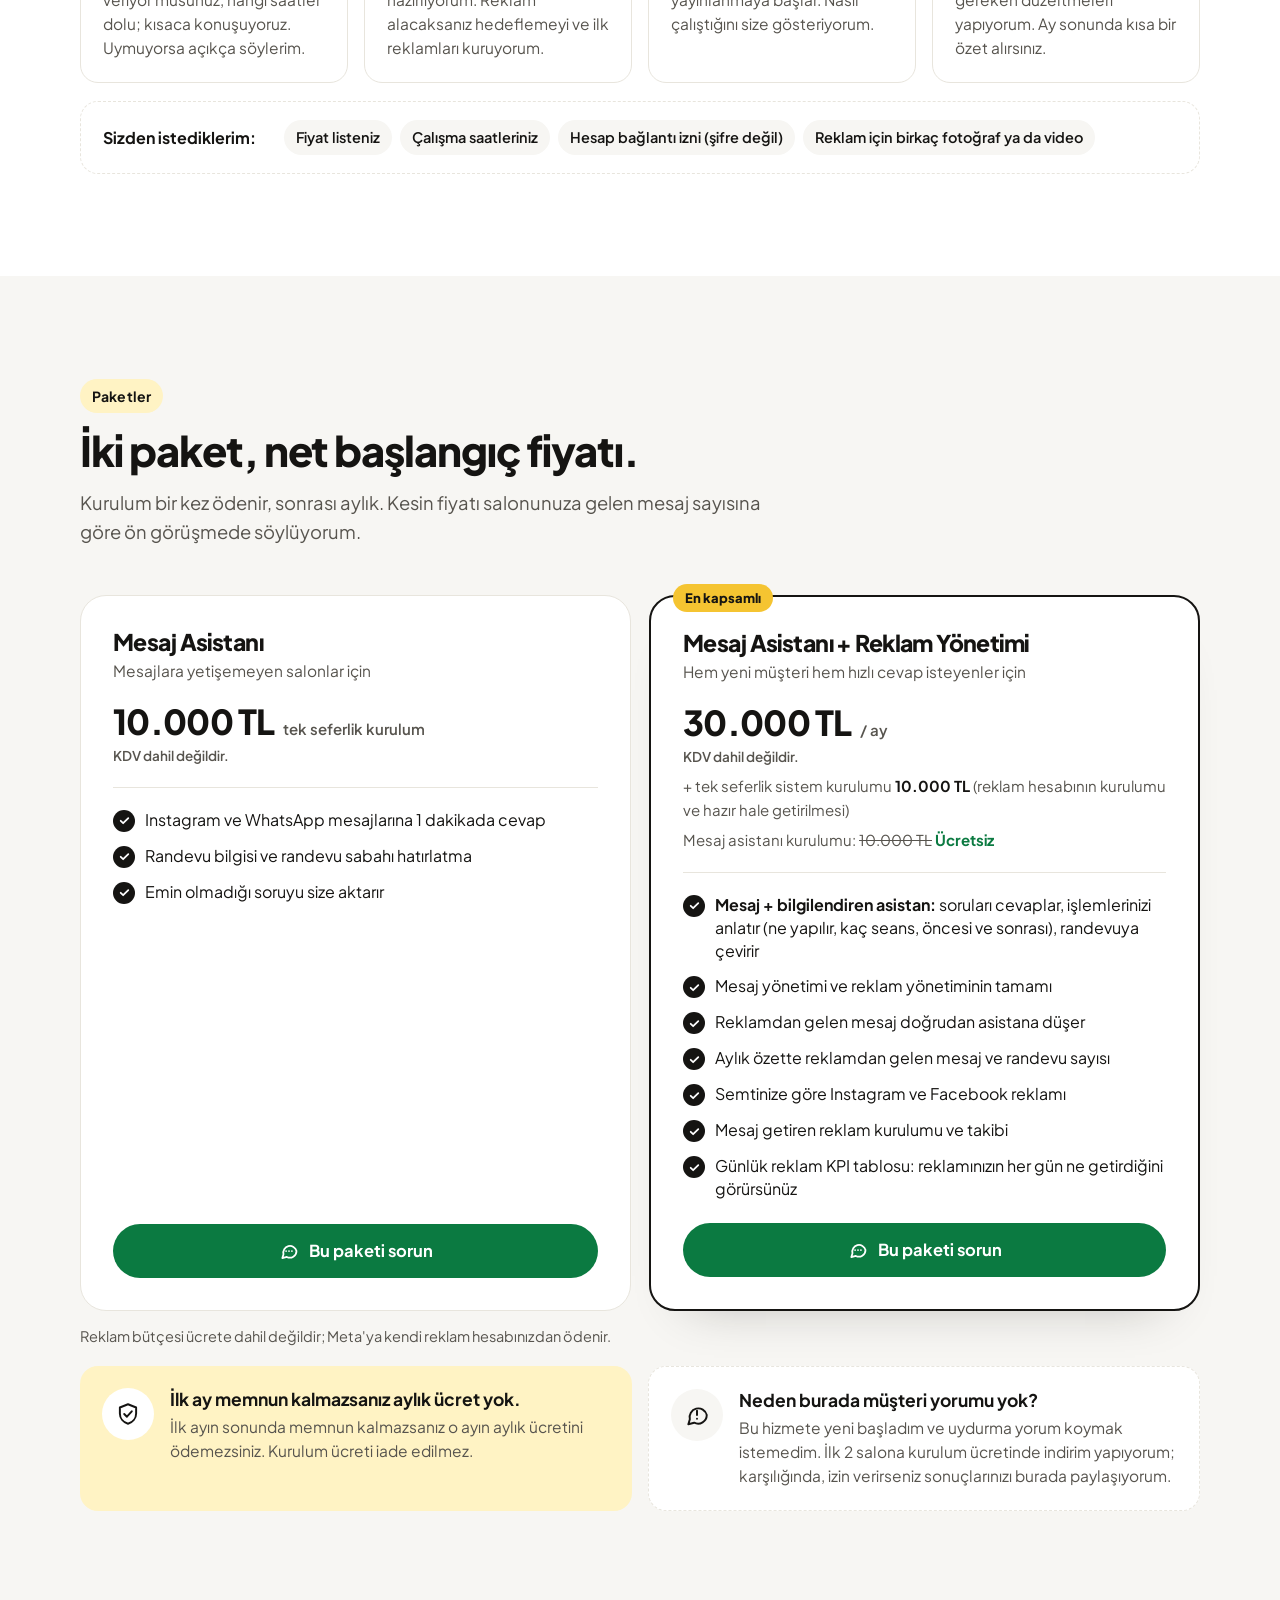
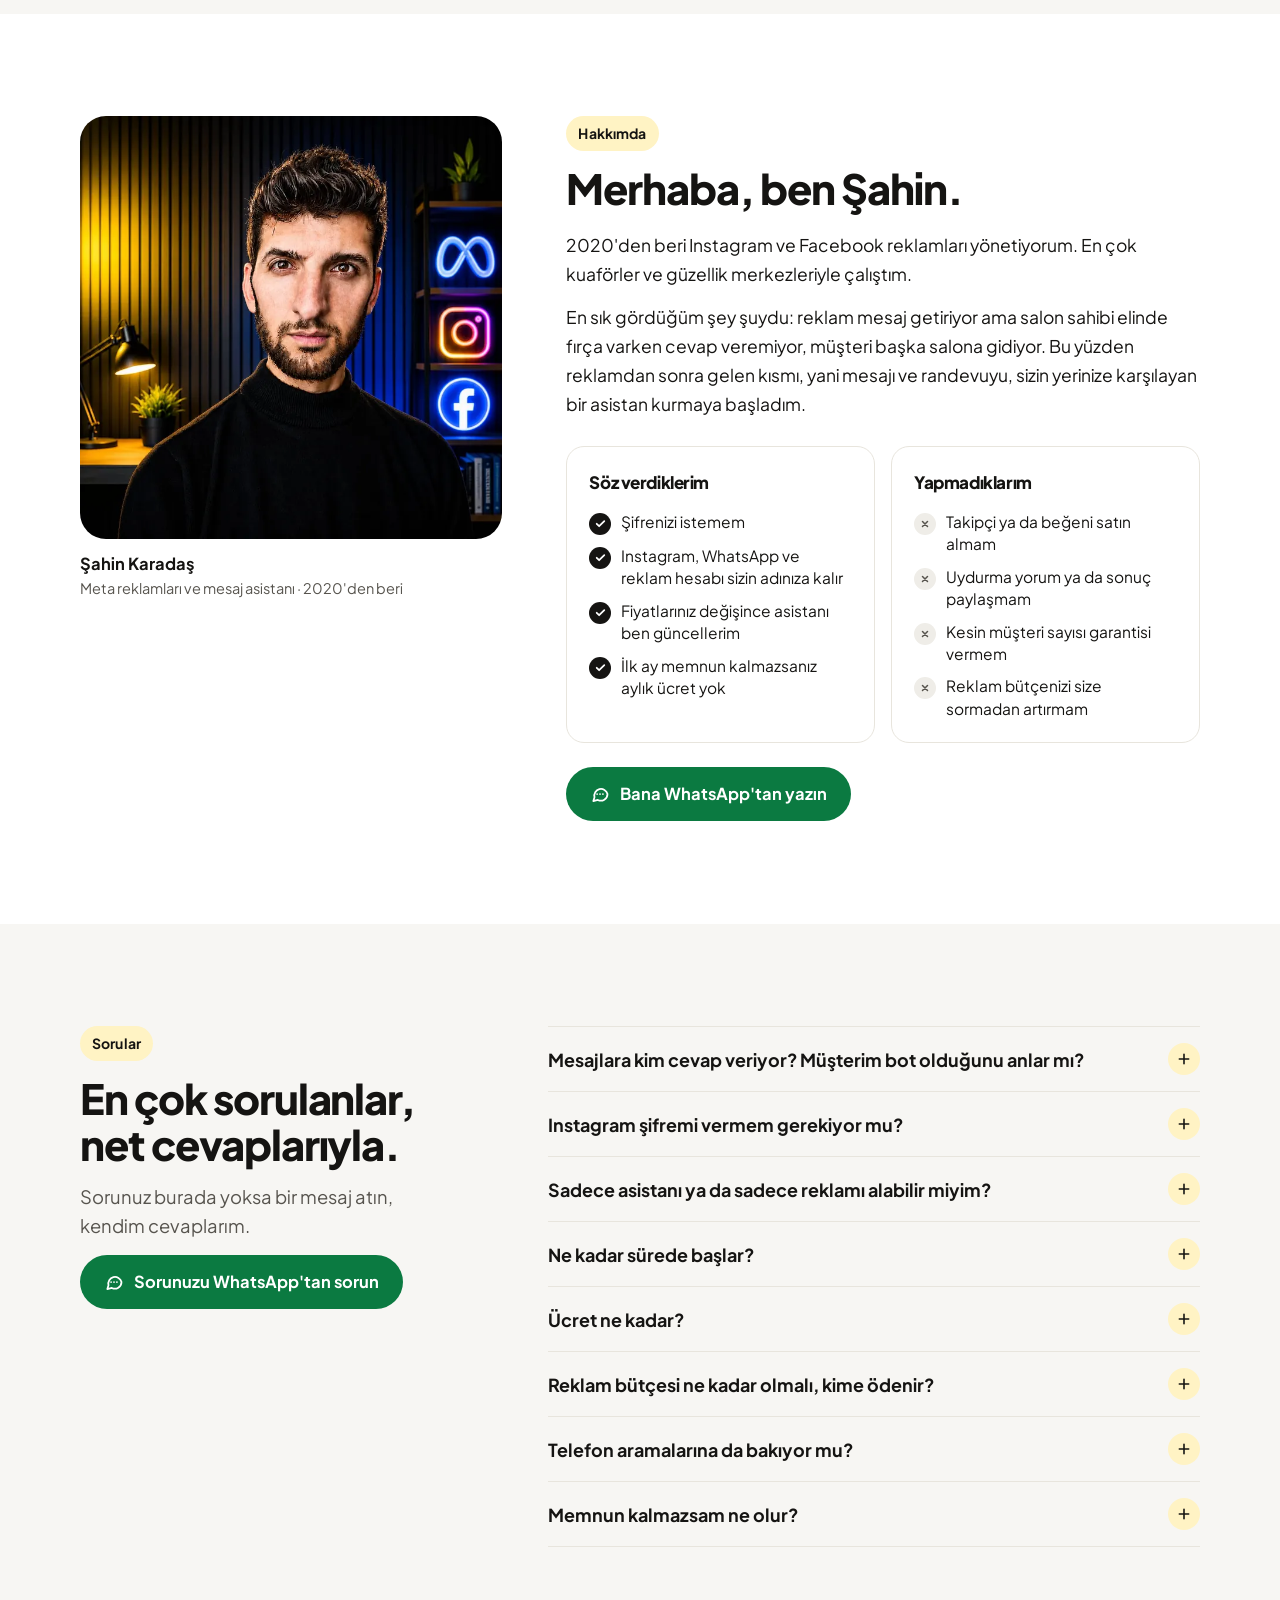
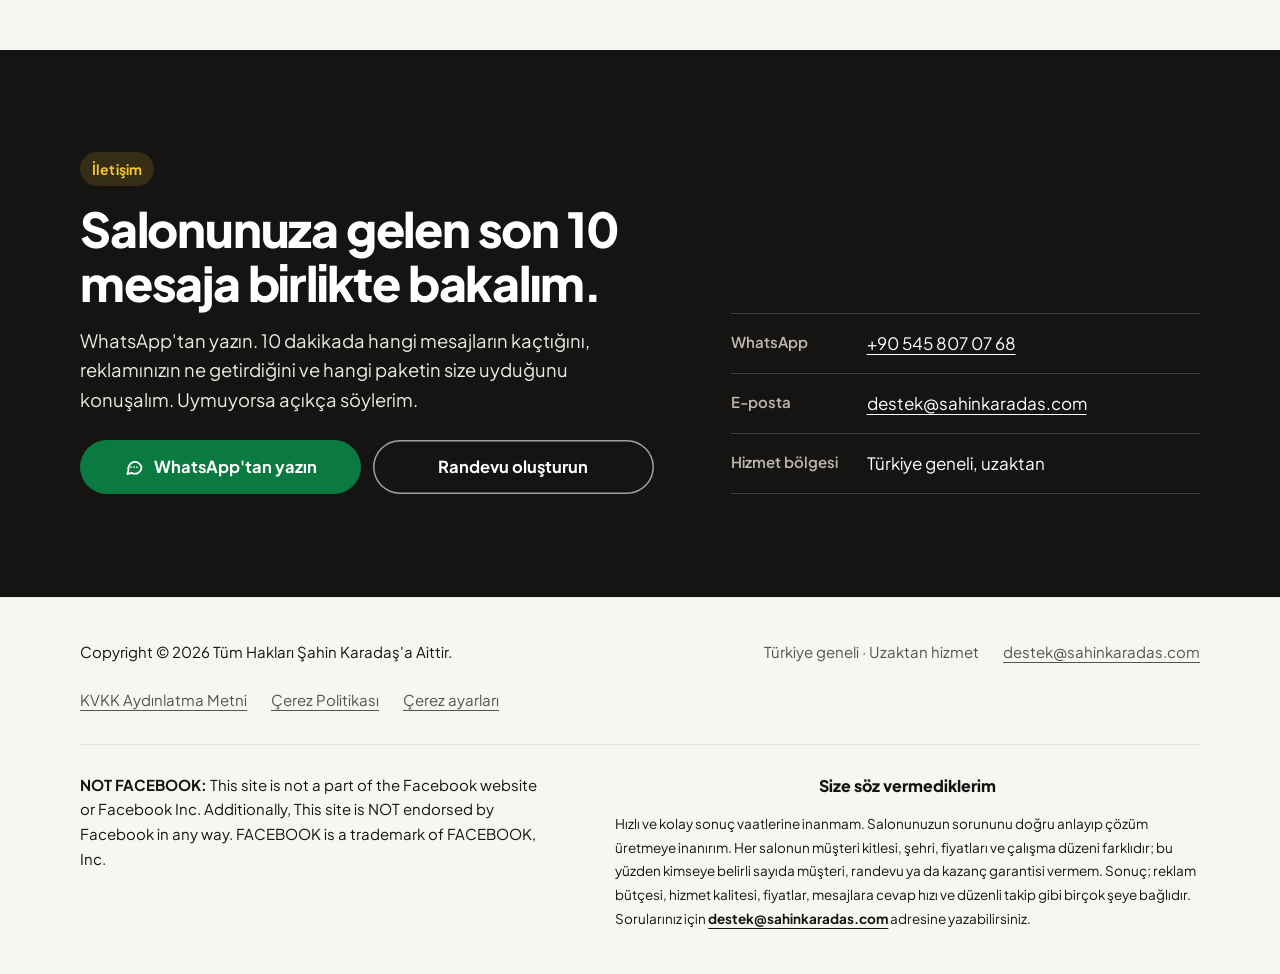
==== commit 24a11afe: "Site denetimi düzeltmeleri: başlık, paylaşım görseli, footer, güvenlik başlıkları - Ana sayfa başlığ" ====
--- a/site/index.html
+++ b/site/index.html
@@ -1,5 +1,5 @@
 <!doctype html><html lang="tr"><head><meta charset="utf-8"><meta name="viewport" content="width=device-width,initial-scale=1,viewport-fit=cover"><style>:root{color-scheme:light;box-sizing:border-box;padding-top:env(safe-area-inset-top,0px);padding-bottom:env(safe-area-inset-bottom,0px)}html{scroll-padding-top:env(safe-area-inset-top,0px)}body{margin:0;padding:0;font:14px -apple-system,BlinkMacSystemFont,sans-serif;background:#fff;color:#000}img{max-width:100%}[hidden]:not([hidden=until-found i]){display:none!important}</style>
-<title>Şahin Karadaş</title>
+<title>Kuaförlere Meta Reklam ve Randevu Sistemi | Şahin Karadaş</title>
 <meta name="description" content="Kadın kuaförleri ve güzellik merkezleri için Meta reklam yönetimi ve Instagram/WhatsApp mesajlarına 1 dakikada cevap veren randevu asistanı.">
 <meta property="og:type" content="website">
 <meta property="og:locale" content="tr_TR">
@@ -10,6 +10,14 @@
 <link rel="apple-touch-icon" href="/apple-touch-icon.png">
 <link rel="canonical" href="https://sahinkaradas.com/">
 <meta property="og:url" content="https://sahinkaradas.com/">
+<meta property="og:image" content="https://sahinkaradas.com/sahin-karadas.jpg">
+<meta property="og:image:width" content="720">
+<meta property="og:image:height" content="720">
+<meta name="twitter:card" content="summary">
+<script type="application/ld+json">{"@context":"https://schema.org","@graph":[
+{"@type":"Person","@id":"https://sahinkaradas.com/#sahin","name":"Şahin Karadaş","url":"https://sahinkaradas.com/","image":"https://sahinkaradas.com/sahin-karadas.jpg","email":"destek@sahinkaradas.com","sameAs":["https://www.instagram.com/sahinkaradascom/"]},
+{"@type":"ProfessionalService","@id":"https://sahinkaradas.com/#hizmet","name":"Şahin Karadaş","url":"https://sahinkaradas.com/","image":"https://sahinkaradas.com/sahin-karadas.jpg","description":"Kadın kuaförleri ve güzellik merkezleri için Meta reklam yönetimi ve Instagram/WhatsApp mesajlarına 1 dakikada cevap veren randevu asistanı.","serviceType":["Meta reklam yönetimi","Yapay zekâ mesaj ve randevu asistanı"],"areaServed":{"@type":"Country","name":"Türkiye"},"availableLanguage":["tr","en"],"email":"destek@sahinkaradas.com","sameAs":["https://www.instagram.com/sahinkaradascom/"],"founder":{"@id":"https://sahinkaradas.com/#sahin"}}
+]}</script>
 <style>
 @font-face{font-family:'Jakarta';font-style:normal;font-display:swap;font-weight:200 800;src:url([data-uri]) format('woff2');unicode-range:U+0100-02BA,U+02BD-02C5,U+02C7-02CC,U+02CE-02D7,U+02DD-02FF,U+0304,U+0308,U+0329,U+1D00-1DBF,U+1E00-1E9F,U+1EF2-1EFF,U+2020,U+20A0-20AB,U+20AD-20C0,U+2113,U+2C60-2C7F,U+A720-A7FF}
 @font-face{font-family:'Jakarta';font-style:normal;font-display:swap;font-weight:200 800;src:url([data-uri]) format('woff2');unicode-range:U+0000-00FF,U+0131,U+0152-0153,U+02BB-02BC,U+02C6,U+02DA,U+02DC,U+0304,U+0308,U+0329,U+2000-206F,U+20AC,U+2122,U+2191,U+2193,U+2212,U+2215,U+FEFF,U+FFFD}
@@ -478,7 +486,7 @@
 </head><body>
 <header class="hdr" id="ust">
   <div class="wrap hdr-in">
-    <a class="logo" href="#top" aria-label="Şahin Karadaş, sayfanın başına dön" data-aria-tr="Şahin Karadaş, sayfanın başına dön" data-aria-en="Şahin Karadaş, back to top"><svg class="logo-mark" viewBox="0 0 150.3 100" aria-hidden="true" focusable="false"><path d="M29.2 99.2C29.1 99.2 28.4 99.1 27.9 99C25.8 98.8 22.8 97.9 20.3 96.8C16.2 95 12.1 91.7 10 88.4C9.2 87.2 8.2 85.1 7.6 83.5C7 81.8 6.7 81.2 6 80.5C5.3 79.9 4.6 79.5 3.2 79.2C1.4 78.8 0.9 78.4 0.8 77.2C0.6 76.1 1.1 75.4 3 74C4.3 72.9 5 72.1 5.3 71.1C5.3 70.8 5.5 69.3 5.7 67.6C6.3 61.6 7 58.7 8.5 55.5C9.1 54.1 10.4 52 10.7 51.8C11.2 51.5 12.1 51.5 12.7 51.7C14.4 52.4 15.2 54.2 14.6 56.1C14.5 56.5 14.2 57.5 14 58.3C13.1 61.4 12.9 62.5 12.9 66C12.9 69.3 13.1 70.9 13.7 73.2C14 74.7 14.3 75.4 15.1 77C16 78.6 16.7 79.7 18.2 81.2C20.4 83.3 22.6 84.5 25.6 85.1C26.8 85.4 29.5 85.4 30.9 85.2C36 84.4 41.6 81.1 46.9 75.9C49.7 73.2 52.1 70.3 58.6 62C62.3 57.4 65.3 53.5 69.5 48.3C70.5 47 71.8 45.4 72.4 44.6C74.3 42.1 77.7 37.8 80.1 34.8C81.5 33.1 83.2 31 83.9 30.1C89.1 23.6 90.3 22 91.8 20.1C95.7 15.3 97.8 12.8 100 10.7C103.4 7.2 105.9 5.3 109.1 3.7C112.6 1.9 115.5 1.1 119.5 0.8C127.2 0.3 136.2 3.7 142.3 9.5C144.9 11.9 146.7 14.8 147.9 18.5C149.9 24.5 150.2 31.2 148.7 36.8C148.2 38.7 147.8 39.9 146.7 42.5C143.8 49.1 143.2 50 141.8 50C140.7 50 139.2 49.1 138.7 48.1C138.1 47 138.2 46.1 139.2 43.1C140.4 39.4 140.8 37 141 33.8C141.1 30.9 140.8 28.7 140 26.2C138.4 21.6 135 17.8 131.1 16.4C127 15 123.7 14.8 119.8 15.8C117.2 16.5 115.6 17.2 113.2 18.8C110.3 20.7 108.8 22.3 103.4 28.9C101.4 31.3 98.3 35 96.5 37.2C86.6 49 67.8 72.4 61.8 80.3C58.3 85 55.4 88.3 53.1 90.4C48.9 94.2 44.3 96.8 39.1 98.4C36.7 99.1 35.9 99.2 32.6 99.2C30.9 99.2 29.4 99.2 29.2 99.2ZM129.8 98.4C124.7 97.8 120.3 95.9 116.8 92.8C113.6 90 109.5 85.1 105.2 78.9C101.8 73.9 101.4 73.3 99.7 70.7C98.7 69.2 97.3 67 96.5 65.8C92.5 59.7 90.9 57.2 90.4 55.9C90 54.8 90.1 54.3 90.9 52.7C93 48.5 95.2 45.4 96.7 44.2C97.6 43.6 98.5 43.3 99.6 43.3C101.5 43.3 102 43.8 104.1 47.9C105.5 50.5 106.6 52.6 108 54.7C108.2 55.1 109.1 56.6 110 58C115.2 66.4 120.3 73.5 124.3 78C130.8 85.1 136.4 89.4 140.6 90.3C140.9 90.4 141.9 90.5 142.7 90.6C143.8 90.7 144.4 90.8 144.8 91C146.4 91.7 146.2 94.1 144.4 95.3C143.3 96 139.8 97.4 137.2 98.1C135.8 98.4 135.5 98.5 133.2 98.5C131.8 98.5 130.3 98.5 129.8 98.4ZM63.5 96.2C62.2 96 61.6 95.3 61.6 94.2C61.6 93 62 92.5 64 92C65.8 91.5 66.7 91 67.3 90.1C67.9 89.1 68.1 88 68.1 85.2C68.1 82.5 68.3 81.7 68.9 80.3C69.3 79.3 69.4 79.2 73.7 73.9C74.7 72.7 76.4 70.6 77.5 69.2C81.2 64.7 81.9 64 82.9 63.7C83.3 63.6 84 63.9 84.3 64.3C84.5 64.7 84.5 65.3 84.6 75.9C84.7 88.1 84.6 87.6 85.4 89.2C85.9 90.3 87 91.1 88.6 91.5C90.5 92 91.1 92.4 91.4 93.2C91.6 93.7 91.6 93.9 91.5 94.4C91.3 95.2 90.9 95.6 90 96L89.3 96.3L76.7 96.3C69.8 96.3 63.8 96.3 63.5 96.2ZM44.8 67.7C44.4 67.5 43.6 66.6 42.7 65.2C41.2 63.1 39.6 61.1 37.8 59.3C35.8 57.3 34.4 56.1 31.7 54.1C22.6 47.3 22.3 47.1 19.9 44.9C17.2 42.4 15 39.6 13.9 37.4C13.2 36.1 12.5 33.9 12.2 32.2C11.8 29.9 11.9 25.9 12.4 22.9C12.7 20.8 13.4 18.1 14.1 16.2C15.7 12.2 18.7 8.5 22.5 6.1C24.2 5 27.8 3.4 29 3.1C29.3 3.1 30.2 3.2 31.4 3.4C35.6 4 36.1 4.1 43.6 4.2C48.3 4.2 50.8 4.3 51 4.4C52.2 4.8 53 5.6 53.2 6.6C53.4 7.2 53.3 8.4 53 11.5C52.9 12.2 52.8 14.8 52.8 17.1C52.7 21.2 52.6 21.5 52.4 22.1C52 23 51.7 23.4 51.1 23.6C50.2 24.1 49.4 23.9 48.6 23.1C48.3 22.7 48.2 22.5 47.9 21C46.7 15.2 44.3 12.3 40.1 11.1C39.2 10.9 38.8 10.8 36.8 10.8C34.4 10.8 33.9 10.9 31.9 11.5C30.6 11.9 29.6 12.5 28.5 13.5C26.8 14.9 26.1 16 25.5 18.1C24.9 20.2 25 22.3 25.8 24.2C26.8 26.7 28.7 28.8 33.4 32C34.3 32.7 36.5 34.3 38.2 35.6C39.9 36.8 41.6 38.1 42 38.4C44.3 40 49.1 43.7 50.5 44.8C52.7 46.7 54.6 48.7 55.5 50C56.6 51.7 57 52.7 56.9 54C56.8 55.4 55.3 57.8 52.5 61.3C48.9 65.8 47.7 67.1 46.7 67.6C46.2 67.8 45.3 67.9 44.8 67.7ZM69.2 37.5C69 37.4 68.7 37.2 68.6 37C68.4 36.7 68.4 36 68.3 25C68.2 17.3 68.2 13.2 68.1 12.8C67.7 11.3 67.1 10.3 66.2 9.7C65.8 9.6 65 9.2 64.2 8.9C63.3 8.6 62.5 8.3 62.4 8.2C61.3 7.5 61.3 5.8 62.3 4.9C62.5 4.8 62.9 4.6 63.2 4.4C63.8 4.2 64.8 4.2 76.1 4.2C84.5 4.2 88.6 4.2 89.2 4.3C90.8 4.5 91.5 5.1 91.7 6.3C91.8 7.6 91.2 8.1 88.9 8.8C86.7 9.5 86.1 9.9 85.5 11.4C85.2 12.1 85.1 12.3 85.1 14.8C85 17.6 84.8 18.8 84.2 20.4C83.3 22.3 82.5 23.5 80 26.5C75.5 31.9 72 36 71.3 36.8C70.5 37.6 70.4 37.7 70 37.7C69.8 37.7 69.4 37.6 69.2 37.5Z" fill="currentColor" fill-rule="evenodd"/></svg><span class="wm"><svg class="wm-svg" viewBox="0 -75.7 656.2 99.7" aria-hidden="true" focusable="false"><path d="M30.4 1.2Q23.4 1.2 17.2 -1.4Q11.1 -3.9 6.6 -8.6Q2.2 -13.3 0 -19.7L12.7 -25.4Q15.5 -19.3 20.5 -15.8Q25.4 -12.3 31.4 -12.3Q34.6 -12.3 36.9 -13.3Q39.2 -14.3 40.5 -16.1Q41.8 -17.8 41.8 -20.2Q41.8 -22.8 40.2 -24.6Q38.6 -26.5 35.2 -27.6L20.6 -32.4Q11.7 -35.3 7.2 -40.7Q2.7 -46 2.7 -53.5Q2.7 -60.1 5.9 -65.1Q9.2 -70.1 15.1 -72.9Q20.9 -75.7 28.5 -75.7Q35.2 -75.7 40.9 -73.4Q46.6 -71.1 50.8 -66.9Q54.9 -62.7 57 -56.8L44.4 -51.1Q42.3 -56.3 38.1 -59.2Q33.9 -62.2 28.5 -62.2Q25.4 -62.2 23 -61.2Q20.6 -60.2 19.3 -58.4Q18 -56.5 18 -54.1Q18 -51.5 19.7 -49.5Q21.4 -47.6 24.8 -46.5L39.1 -41.9Q48.1 -39 52.6 -33.8Q57 -28.6 57 -21.1Q57 -14.6 53.6 -9.6Q50.2 -4.5 44.2 -1.6Q38.3 1.2 30.4 1.2ZM31.4 24Q28.8 24 25.5 23.2Q22.1 22.4 19.7 20.8L22.8 12.5Q24.3 13.4 26.1 13.9Q27.8 14.4 29.4 14.4Q31.6 14.4 32.8 13.6Q33.9 12.7 33.9 11.2Q33.9 9.4 31.5 8.3Q29.1 7.2 24.6 6.8L26.6 -1H35.1L34.3 2.8Q39.6 3.3 42.7 5.9Q45.8 8.5 45.8 12.4Q45.8 17.7 41.9 20.9Q38 24 31.4 24ZM81.8 1.2Q75.9 1.2 71.6 -0.7Q67.3 -2.6 65 -6.2Q62.7 -9.7 62.7 -14.6Q62.7 -19.2 64.8 -22.8Q66.9 -26.3 71.2 -28.7Q75.6 -31.1 82.1 -32.1L98.8 -34.8V-23.8L84.8 -21.3Q81.6 -20.7 79.9 -19.2Q78.2 -17.8 78.2 -15.1Q78.2 -12.6 80.1 -11.2Q82 -9.8 84.8 -9.8Q88.5 -9.8 91.3 -11.4Q94.1 -13 95.7 -15.8Q97.2 -18.5 97.2 -21.8V-36Q97.2 -39.1 94.8 -41.2Q92.3 -43.3 88.1 -43.3Q84.1 -43.3 81.1 -41.1Q78 -38.9 76.6 -35.3L64.6 -41Q66.2 -45.6 69.7 -48.9Q73.2 -52.2 78.1 -54Q83 -55.8 88.8 -55.8Q95.7 -55.8 101 -53.3Q106.3 -50.8 109.3 -46.4Q112.2 -41.9 112.2 -36V0H98.2V-8.8L101.6 -9.4Q99.2 -5.8 96.3 -3.5Q93.4 -1.1 89.8 0.1Q86.2 1.2 81.8 1.2ZM121.2 0V-75.7H136.2V-43.8L134.4 -46.2Q136.3 -51.1 140.6 -53.5Q144.8 -55.8 150.5 -55.8Q156.7 -55.8 161.4 -53.2Q166 -50.6 168.6 -46Q171.2 -41.3 171.2 -35.1V0H156.2V-31.9Q156.2 -35.1 155 -37.4Q153.7 -39.7 151.5 -41Q149.2 -42.3 146.2 -42.3Q143.3 -42.3 141 -41Q138.7 -39.7 137.5 -37.4Q136.2 -35.1 136.2 -31.9V0ZM179.1 0V-54.6H194.1V0ZM203.1 0V-54.6H217.1V-43.8L216.3 -46.2Q218.2 -51.1 222.5 -53.5Q226.7 -55.8 232.4 -55.8Q238.6 -55.8 243.3 -53.2Q247.9 -50.6 250.5 -46Q253.1 -41.3 253.1 -35.1V0H238.1V-31.9Q238.1 -35.1 236.9 -37.4Q235.6 -39.7 233.4 -41Q231.1 -42.3 228.1 -42.3Q225.2 -42.3 222.9 -41Q220.6 -39.7 219.4 -37.4Q218.1 -35.1 218.1 -31.9V0ZM278.1 0V-74.5H293.6V-37.2L289.3 -38.7L319.1 -74.5H338.5L309 -38.9L309.9 -49.9L339.1 0H321L302.8 -31.5L293.6 -20.4V0ZM359.6 1.2Q353.7 1.2 349.4 -0.7Q345.1 -2.6 342.8 -6.2Q340.5 -9.7 340.5 -14.6Q340.5 -19.2 342.6 -22.8Q344.7 -26.3 349 -28.7Q353.4 -31.1 359.9 -32.1L376.6 -34.8V-23.8L362.6 -21.3Q359.4 -20.7 357.7 -19.2Q356 -17.8 356 -15.1Q356 -12.6 357.9 -11.2Q359.8 -9.8 362.6 -9.8Q366.3 -9.8 369.1 -11.4Q371.9 -13 373.4 -15.8Q375 -18.5 375 -21.8V-36Q375 -39.1 372.5 -41.2Q370.1 -43.3 365.9 -43.3Q361.9 -43.3 358.9 -41.1Q355.8 -38.9 354.4 -35.3L342.4 -41Q344 -45.6 347.5 -48.9Q351 -52.2 355.9 -54Q360.8 -55.8 366.6 -55.8Q373.5 -55.8 378.8 -53.3Q384.1 -50.8 387.1 -46.4Q390 -41.9 390 -36V0H376V-8.8L379.4 -9.4Q377 -5.8 374.1 -3.5Q371.2 -1.1 367.6 0.1Q364 1.2 359.6 1.2ZM399 0V-54.6H413V-41.5L412 -43.4Q413.8 -50.3 418 -52.8Q422.1 -55.2 427.8 -55.2H431V-42.2H426.3Q420.8 -42.2 417.4 -38.9Q414 -35.5 414 -29.4V0ZM452.5 1.2Q446.6 1.2 442.3 -0.7Q438 -2.6 435.7 -6.2Q433.4 -9.7 433.4 -14.6Q433.4 -19.2 435.5 -22.8Q437.6 -26.3 442 -28.7Q446.3 -31.1 452.8 -32.1L469.5 -34.8V-23.8L455.5 -21.3Q452.3 -20.7 450.6 -19.2Q448.9 -17.8 448.9 -15.1Q448.9 -12.6 450.8 -11.2Q452.7 -9.8 455.5 -9.8Q459.2 -9.8 462 -11.4Q464.8 -13 466.4 -15.8Q467.9 -18.5 467.9 -21.8V-36Q467.9 -39.1 465.5 -41.2Q463 -43.3 458.8 -43.3Q454.8 -43.3 451.8 -41.1Q448.7 -38.9 447.3 -35.3L435.3 -41Q436.9 -45.6 440.4 -48.9Q443.9 -52.2 448.8 -54Q453.7 -55.8 459.5 -55.8Q466.4 -55.8 471.7 -53.3Q477 -50.8 480 -46.4Q482.9 -41.9 482.9 -36V0H468.9V-8.8L472.3 -9.4Q469.9 -5.8 467 -3.5Q464.1 -1.1 460.5 0.1Q456.9 1.2 452.5 1.2ZM517.6 1.2Q509.6 1.2 503.3 -2.6Q497 -6.4 493.4 -12.9Q489.7 -19.4 489.7 -27.3Q489.7 -35.3 493.4 -41.8Q497.1 -48.2 503.4 -52Q509.7 -55.8 517.5 -55.8Q523.5 -55.8 528.2 -53.6Q532.8 -51.3 535.5 -47.2L533.2 -44.2V-75.7H548.2V0H534.2V-10L535.6 -6.9Q532.8 -2.9 528 -0.9Q523.2 1.2 517.6 1.2ZM519.4 -12.3Q523.5 -12.3 526.6 -14.2Q529.7 -16.1 531.5 -19.5Q533.2 -22.9 533.2 -27.3Q533.2 -31.7 531.5 -35.1Q529.7 -38.5 526.6 -40.4Q523.5 -42.3 519.4 -42.3Q515.3 -42.3 512.1 -40.4Q508.8 -38.4 507 -35.1Q505.2 -31.7 505.2 -27.3Q505.2 -22.9 507 -19.5Q508.8 -16.1 512.1 -14.2Q515.3 -12.3 519.4 -12.3ZM574.1 1.2Q568.2 1.2 563.9 -0.7Q559.6 -2.6 557.3 -6.2Q555 -9.7 555 -14.6Q555 -19.2 557.1 -22.8Q559.2 -26.3 563.6 -28.7Q567.9 -31.1 574.4 -32.1L591.1 -34.8V-23.8L577.1 -21.3Q573.9 -20.7 572.2 -19.2Q570.5 -17.8 570.5 -15.1Q570.5 -12.6 572.4 -11.2Q574.3 -9.8 577.1 -9.8Q580.8 -9.8 583.6 -11.4Q586.4 -13 588 -15.8Q589.5 -18.5 589.5 -21.8V-36Q589.5 -39.1 587 -41.2Q584.6 -43.3 580.4 -43.3Q576.4 -43.3 573.4 -41.1Q570.3 -38.9 568.9 -35.3L556.9 -41Q558.5 -45.6 562 -48.9Q565.5 -52.2 570.4 -54Q575.3 -55.8 581.1 -55.8Q588 -55.8 593.3 -53.3Q598.6 -50.8 601.5 -46.4Q604.5 -41.9 604.5 -36V0H590.5V-8.8L593.9 -9.4Q591.5 -5.8 588.6 -3.5Q585.7 -1.1 582.1 0.1Q578.5 1.2 574.1 1.2ZM634.9 1.2Q625.9 1.2 619.2 -3.1Q612.6 -7.3 610.2 -14.5L621.2 -19.7Q623.3 -15.3 626.9 -12.8Q630.5 -10.3 634.9 -10.3Q638.1 -10.3 639.8 -11.6Q641.5 -12.9 641.5 -15.2Q641.5 -16.4 640.9 -17.2Q640.3 -18.1 639.1 -18.8Q637.9 -19.5 636.1 -20L626.8 -22.6Q620.1 -24.5 616.5 -28.8Q612.9 -33 612.9 -38.8Q612.9 -43.9 615.5 -47.7Q618.1 -51.5 622.8 -53.7Q627.5 -55.8 633.6 -55.8Q641.6 -55.8 647.7 -52.1Q653.7 -48.3 656.2 -41.5L645.1 -36.3Q643.9 -39.7 640.8 -41.8Q637.6 -43.8 633.6 -43.8Q630.7 -43.8 629 -42.6Q627.4 -41.4 627.4 -39.3Q627.4 -38.2 628 -37.3Q628.6 -36.4 630 -35.7Q631.3 -35 633.3 -34.4L642 -31.8Q648.8 -29.8 652.4 -25.8Q656 -21.7 656 -15.8Q656 -10.7 653.4 -6.9Q650.7 -3.1 646 -0.9Q641.3 1.2 634.9 1.2ZM634.8 24Q632.2 24 628.9 23.2Q625.5 22.4 623.1 20.8L626.2 12.5Q627.7 13.4 629.5 13.9Q631.2 14.4 632.8 14.4Q635 14.4 636.2 13.6Q637.3 12.7 637.3 11.2Q637.3 9.4 634.9 8.3Q632.5 7.2 628 6.8L630 -1H638.5L637.7 2.8Q643 3.3 646.1 5.9Q649.2 8.5 649.2 12.4Q649.2 17.7 645.3 20.9Q641.4 24 634.8 24Z" fill="currentColor"/><circle cx="186.6" cy="-67.0" r="8.1" fill="#F5C431"/></svg><span class="wm-sub"><span lang="tr">Dijital Pazarlama<span class="wm-sep" aria-hidden="true"></span>Otomasyon</span><span lang="en">Digital Marketing<span class="wm-sep" aria-hidden="true"></span>Automation</span></span></span></a>
+    <a class="logo" href="#top" aria-label="Dijital Pazarlama Otomasyon, Şahin Karadaş, sayfanın başına dön" data-aria-tr="Dijital Pazarlama Otomasyon, Şahin Karadaş, sayfanın başına dön" data-aria-en="Digital Marketing Automation, Şahin Karadaş, back to top"><svg class="logo-mark" viewBox="0 0 150.3 100" aria-hidden="true" focusable="false"><path d="M29.2 99.2C29.1 99.2 28.4 99.1 27.9 99C25.8 98.8 22.8 97.9 20.3 96.8C16.2 95 12.1 91.7 10 88.4C9.2 87.2 8.2 85.1 7.6 83.5C7 81.8 6.7 81.2 6 80.5C5.3 79.9 4.6 79.5 3.2 79.2C1.4 78.8 0.9 78.4 0.8 77.2C0.6 76.1 1.1 75.4 3 74C4.3 72.9 5 72.1 5.3 71.1C5.3 70.8 5.5 69.3 5.7 67.6C6.3 61.6 7 58.7 8.5 55.5C9.1 54.1 10.4 52 10.7 51.8C11.2 51.5 12.1 51.5 12.7 51.7C14.4 52.4 15.2 54.2 14.6 56.1C14.5 56.5 14.2 57.5 14 58.3C13.1 61.4 12.9 62.5 12.9 66C12.9 69.3 13.1 70.9 13.7 73.2C14 74.7 14.3 75.4 15.1 77C16 78.6 16.7 79.7 18.2 81.2C20.4 83.3 22.6 84.5 25.6 85.1C26.8 85.4 29.5 85.4 30.9 85.2C36 84.4 41.6 81.1 46.9 75.9C49.7 73.2 52.1 70.3 58.6 62C62.3 57.4 65.3 53.5 69.5 48.3C70.5 47 71.8 45.4 72.4 44.6C74.3 42.1 77.7 37.8 80.1 34.8C81.5 33.1 83.2 31 83.9 30.1C89.1 23.6 90.3 22 91.8 20.1C95.7 15.3 97.8 12.8 100 10.7C103.4 7.2 105.9 5.3 109.1 3.7C112.6 1.9 115.5 1.1 119.5 0.8C127.2 0.3 136.2 3.7 142.3 9.5C144.9 11.9 146.7 14.8 147.9 18.5C149.9 24.5 150.2 31.2 148.7 36.8C148.2 38.7 147.8 39.9 146.7 42.5C143.8 49.1 143.2 50 141.8 50C140.7 50 139.2 49.1 138.7 48.1C138.1 47 138.2 46.1 139.2 43.1C140.4 39.4 140.8 37 141 33.8C141.1 30.9 140.8 28.7 140 26.2C138.4 21.6 135 17.8 131.1 16.4C127 15 123.7 14.8 119.8 15.8C117.2 16.5 115.6 17.2 113.2 18.8C110.3 20.7 108.8 22.3 103.4 28.9C101.4 31.3 98.3 35 96.5 37.2C86.6 49 67.8 72.4 61.8 80.3C58.3 85 55.4 88.3 53.1 90.4C48.9 94.2 44.3 96.8 39.1 98.4C36.7 99.1 35.9 99.2 32.6 99.2C30.9 99.2 29.4 99.2 29.2 99.2ZM129.8 98.4C124.7 97.8 120.3 95.9 116.8 92.8C113.6 90 109.5 85.1 105.2 78.9C101.8 73.9 101.4 73.3 99.7 70.7C98.7 69.2 97.3 67 96.5 65.8C92.5 59.7 90.9 57.2 90.4 55.9C90 54.8 90.1 54.3 90.9 52.7C93 48.5 95.2 45.4 96.7 44.2C97.6 43.6 98.5 43.3 99.6 43.3C101.5 43.3 102 43.8 104.1 47.9C105.5 50.5 106.6 52.6 108 54.7C108.2 55.1 109.1 56.6 110 58C115.2 66.4 120.3 73.5 124.3 78C130.8 85.1 136.4 89.4 140.6 90.3C140.9 90.4 141.9 90.5 142.7 90.6C143.8 90.7 144.4 90.8 144.8 91C146.4 91.7 146.2 94.1 144.4 95.3C143.3 96 139.8 97.4 137.2 98.1C135.8 98.4 135.5 98.5 133.2 98.5C131.8 98.5 130.3 98.5 129.8 98.4ZM63.5 96.2C62.2 96 61.6 95.3 61.6 94.2C61.6 93 62 92.5 64 92C65.8 91.5 66.7 91 67.3 90.1C67.9 89.1 68.1 88 68.1 85.2C68.1 82.5 68.3 81.7 68.9 80.3C69.3 79.3 69.4 79.2 73.7 73.9C74.7 72.7 76.4 70.6 77.5 69.2C81.2 64.7 81.9 64 82.9 63.7C83.3 63.6 84 63.9 84.3 64.3C84.5 64.7 84.5 65.3 84.6 75.9C84.7 88.1 84.6 87.6 85.4 89.2C85.9 90.3 87 91.1 88.6 91.5C90.5 92 91.1 92.4 91.4 93.2C91.6 93.7 91.6 93.9 91.5 94.4C91.3 95.2 90.9 95.6 90 96L89.3 96.3L76.7 96.3C69.8 96.3 63.8 96.3 63.5 96.2ZM44.8 67.7C44.4 67.5 43.6 66.6 42.7 65.2C41.2 63.1 39.6 61.1 37.8 59.3C35.8 57.3 34.4 56.1 31.7 54.1C22.6 47.3 22.3 47.1 19.9 44.9C17.2 42.4 15 39.6 13.9 37.4C13.2 36.1 12.5 33.9 12.2 32.2C11.8 29.9 11.9 25.9 12.4 22.9C12.7 20.8 13.4 18.1 14.1 16.2C15.7 12.2 18.7 8.5 22.5 6.1C24.2 5 27.8 3.4 29 3.1C29.3 3.1 30.2 3.2 31.4 3.4C35.6 4 36.1 4.1 43.6 4.2C48.3 4.2 50.8 4.3 51 4.4C52.2 4.8 53 5.6 53.2 6.6C53.4 7.2 53.3 8.4 53 11.5C52.9 12.2 52.8 14.8 52.8 17.1C52.7 21.2 52.6 21.5 52.4 22.1C52 23 51.7 23.4 51.1 23.6C50.2 24.1 49.4 23.9 48.6 23.1C48.3 22.7 48.2 22.5 47.9 21C46.7 15.2 44.3 12.3 40.1 11.1C39.2 10.9 38.8 10.8 36.8 10.8C34.4 10.8 33.9 10.9 31.9 11.5C30.6 11.9 29.6 12.5 28.5 13.5C26.8 14.9 26.1 16 25.5 18.1C24.9 20.2 25 22.3 25.8 24.2C26.8 26.7 28.7 28.8 33.4 32C34.3 32.7 36.5 34.3 38.2 35.6C39.9 36.8 41.6 38.1 42 38.4C44.3 40 49.1 43.7 50.5 44.8C52.7 46.7 54.6 48.7 55.5 50C56.6 51.7 57 52.7 56.9 54C56.8 55.4 55.3 57.8 52.5 61.3C48.9 65.8 47.7 67.1 46.7 67.6C46.2 67.8 45.3 67.9 44.8 67.7ZM69.2 37.5C69 37.4 68.7 37.2 68.6 37C68.4 36.7 68.4 36 68.3 25C68.2 17.3 68.2 13.2 68.1 12.8C67.7 11.3 67.1 10.3 66.2 9.7C65.8 9.6 65 9.2 64.2 8.9C63.3 8.6 62.5 8.3 62.4 8.2C61.3 7.5 61.3 5.8 62.3 4.9C62.5 4.8 62.9 4.6 63.2 4.4C63.8 4.2 64.8 4.2 76.1 4.2C84.5 4.2 88.6 4.2 89.2 4.3C90.8 4.5 91.5 5.1 91.7 6.3C91.8 7.6 91.2 8.1 88.9 8.8C86.7 9.5 86.1 9.9 85.5 11.4C85.2 12.1 85.1 12.3 85.1 14.8C85 17.6 84.8 18.8 84.2 20.4C83.3 22.3 82.5 23.5 80 26.5C75.5 31.9 72 36 71.3 36.8C70.5 37.6 70.4 37.7 70 37.7C69.8 37.7 69.4 37.6 69.2 37.5Z" fill="currentColor" fill-rule="evenodd"/></svg><span class="wm"><svg class="wm-svg" viewBox="0 -75.7 656.2 99.7" aria-hidden="true" focusable="false"><path d="M30.4 1.2Q23.4 1.2 17.2 -1.4Q11.1 -3.9 6.6 -8.6Q2.2 -13.3 0 -19.7L12.7 -25.4Q15.5 -19.3 20.5 -15.8Q25.4 -12.3 31.4 -12.3Q34.6 -12.3 36.9 -13.3Q39.2 -14.3 40.5 -16.1Q41.8 -17.8 41.8 -20.2Q41.8 -22.8 40.2 -24.6Q38.6 -26.5 35.2 -27.6L20.6 -32.4Q11.7 -35.3 7.2 -40.7Q2.7 -46 2.7 -53.5Q2.7 -60.1 5.9 -65.1Q9.2 -70.1 15.1 -72.9Q20.9 -75.7 28.5 -75.7Q35.2 -75.7 40.9 -73.4Q46.6 -71.1 50.8 -66.9Q54.9 -62.7 57 -56.8L44.4 -51.1Q42.3 -56.3 38.1 -59.2Q33.9 -62.2 28.5 -62.2Q25.4 -62.2 23 -61.2Q20.6 -60.2 19.3 -58.4Q18 -56.5 18 -54.1Q18 -51.5 19.7 -49.5Q21.4 -47.6 24.8 -46.5L39.1 -41.9Q48.1 -39 52.6 -33.8Q57 -28.6 57 -21.1Q57 -14.6 53.6 -9.6Q50.2 -4.5 44.2 -1.6Q38.3 1.2 30.4 1.2ZM31.4 24Q28.8 24 25.5 23.2Q22.1 22.4 19.7 20.8L22.8 12.5Q24.3 13.4 26.1 13.9Q27.8 14.4 29.4 14.4Q31.6 14.4 32.8 13.6Q33.9 12.7 33.9 11.2Q33.9 9.4 31.5 8.3Q29.1 7.2 24.6 6.8L26.6 -1H35.1L34.3 2.8Q39.6 3.3 42.7 5.9Q45.8 8.5 45.8 12.4Q45.8 17.7 41.9 20.9Q38 24 31.4 24ZM81.8 1.2Q75.9 1.2 71.6 -0.7Q67.3 -2.6 65 -6.2Q62.7 -9.7 62.7 -14.6Q62.7 -19.2 64.8 -22.8Q66.9 -26.3 71.2 -28.7Q75.6 -31.1 82.1 -32.1L98.8 -34.8V-23.8L84.8 -21.3Q81.6 -20.7 79.9 -19.2Q78.2 -17.8 78.2 -15.1Q78.2 -12.6 80.1 -11.2Q82 -9.8 84.8 -9.8Q88.5 -9.8 91.3 -11.4Q94.1 -13 95.7 -15.8Q97.2 -18.5 97.2 -21.8V-36Q97.2 -39.1 94.8 -41.2Q92.3 -43.3 88.1 -43.3Q84.1 -43.3 81.1 -41.1Q78 -38.9 76.6 -35.3L64.6 -41Q66.2 -45.6 69.7 -48.9Q73.2 -52.2 78.1 -54Q83 -55.8 88.8 -55.8Q95.7 -55.8 101 -53.3Q106.3 -50.8 109.3 -46.4Q112.2 -41.9 112.2 -36V0H98.2V-8.8L101.6 -9.4Q99.2 -5.8 96.3 -3.5Q93.4 -1.1 89.8 0.1Q86.2 1.2 81.8 1.2ZM121.2 0V-75.7H136.2V-43.8L134.4 -46.2Q136.3 -51.1 140.6 -53.5Q144.8 -55.8 150.5 -55.8Q156.7 -55.8 161.4 -53.2Q166 -50.6 168.6 -46Q171.2 -41.3 171.2 -35.1V0H156.2V-31.9Q156.2 -35.1 155 -37.4Q153.7 -39.7 151.5 -41Q149.2 -42.3 146.2 -42.3Q143.3 -42.3 141 -41Q138.7 -39.7 137.5 -37.4Q136.2 -35.1 136.2 -31.9V0ZM179.1 0V-54.6H194.1V0ZM203.1 0V-54.6H217.1V-43.8L216.3 -46.2Q218.2 -51.1 222.5 -53.5Q226.7 -55.8 232.4 -55.8Q238.6 -55.8 243.3 -53.2Q247.9 -50.6 250.5 -46Q253.1 -41.3 253.1 -35.1V0H238.1V-31.9Q238.1 -35.1 236.9 -37.4Q235.6 -39.7 233.4 -41Q231.1 -42.3 228.1 -42.3Q225.2 -42.3 222.9 -41Q220.6 -39.7 219.4 -37.4Q218.1 -35.1 218.1 -31.9V0ZM278.1 0V-74.5H293.6V-37.2L289.3 -38.7L319.1 -74.5H338.5L309 -38.9L309.9 -49.9L339.1 0H321L302.8 -31.5L293.6 -20.4V0ZM359.6 1.2Q353.7 1.2 349.4 -0.7Q345.1 -2.6 342.8 -6.2Q340.5 -9.7 340.5 -14.6Q340.5 -19.2 342.6 -22.8Q344.7 -26.3 349 -28.7Q353.4 -31.1 359.9 -32.1L376.6 -34.8V-23.8L362.6 -21.3Q359.4 -20.7 357.7 -19.2Q356 -17.8 356 -15.1Q356 -12.6 357.9 -11.2Q359.8 -9.8 362.6 -9.8Q366.3 -9.8 369.1 -11.4Q371.9 -13 373.4 -15.8Q375 -18.5 375 -21.8V-36Q375 -39.1 372.5 -41.2Q370.1 -43.3 365.9 -43.3Q361.9 -43.3 358.9 -41.1Q355.8 -38.9 354.4 -35.3L342.4 -41Q344 -45.6 347.5 -48.9Q351 -52.2 355.9 -54Q360.8 -55.8 366.6 -55.8Q373.5 -55.8 378.8 -53.3Q384.1 -50.8 387.1 -46.4Q390 -41.9 390 -36V0H376V-8.8L379.4 -9.4Q377 -5.8 374.1 -3.5Q371.2 -1.1 367.6 0.1Q364 1.2 359.6 1.2ZM399 0V-54.6H413V-41.5L412 -43.4Q413.8 -50.3 418 -52.8Q422.1 -55.2 427.8 -55.2H431V-42.2H426.3Q420.8 -42.2 417.4 -38.9Q414 -35.5 414 -29.4V0ZM452.5 1.2Q446.6 1.2 442.3 -0.7Q438 -2.6 435.7 -6.2Q433.4 -9.7 433.4 -14.6Q433.4 -19.2 435.5 -22.8Q437.6 -26.3 442 -28.7Q446.3 -31.1 452.8 -32.1L469.5 -34.8V-23.8L455.5 -21.3Q452.3 -20.7 450.6 -19.2Q448.9 -17.8 448.9 -15.1Q448.9 -12.6 450.8 -11.2Q452.7 -9.8 455.5 -9.8Q459.2 -9.8 462 -11.4Q464.8 -13 466.4 -15.8Q467.9 -18.5 467.9 -21.8V-36Q467.9 -39.1 465.5 -41.2Q463 -43.3 458.8 -43.3Q454.8 -43.3 451.8 -41.1Q448.7 -38.9 447.3 -35.3L435.3 -41Q436.9 -45.6 440.4 -48.9Q443.9 -52.2 448.8 -54Q453.7 -55.8 459.5 -55.8Q466.4 -55.8 471.7 -53.3Q477 -50.8 480 -46.4Q482.9 -41.9 482.9 -36V0H468.9V-8.8L472.3 -9.4Q469.9 -5.8 467 -3.5Q464.1 -1.1 460.5 0.1Q456.9 1.2 452.5 1.2ZM517.6 1.2Q509.6 1.2 503.3 -2.6Q497 -6.4 493.4 -12.9Q489.7 -19.4 489.7 -27.3Q489.7 -35.3 493.4 -41.8Q497.1 -48.2 503.4 -52Q509.7 -55.8 517.5 -55.8Q523.5 -55.8 528.2 -53.6Q532.8 -51.3 535.5 -47.2L533.2 -44.2V-75.7H548.2V0H534.2V-10L535.6 -6.9Q532.8 -2.9 528 -0.9Q523.2 1.2 517.6 1.2ZM519.4 -12.3Q523.5 -12.3 526.6 -14.2Q529.7 -16.1 531.5 -19.5Q533.2 -22.9 533.2 -27.3Q533.2 -31.7 531.5 -35.1Q529.7 -38.5 526.6 -40.4Q523.5 -42.3 519.4 -42.3Q515.3 -42.3 512.1 -40.4Q508.8 -38.4 507 -35.1Q505.2 -31.7 505.2 -27.3Q505.2 -22.9 507 -19.5Q508.8 -16.1 512.1 -14.2Q515.3 -12.3 519.4 -12.3ZM574.1 1.2Q568.2 1.2 563.9 -0.7Q559.6 -2.6 557.3 -6.2Q555 -9.7 555 -14.6Q555 -19.2 557.1 -22.8Q559.2 -26.3 563.6 -28.7Q567.9 -31.1 574.4 -32.1L591.1 -34.8V-23.8L577.1 -21.3Q573.9 -20.7 572.2 -19.2Q570.5 -17.8 570.5 -15.1Q570.5 -12.6 572.4 -11.2Q574.3 -9.8 577.1 -9.8Q580.8 -9.8 583.6 -11.4Q586.4 -13 588 -15.8Q589.5 -18.5 589.5 -21.8V-36Q589.5 -39.1 587 -41.2Q584.6 -43.3 580.4 -43.3Q576.4 -43.3 573.4 -41.1Q570.3 -38.9 568.9 -35.3L556.9 -41Q558.5 -45.6 562 -48.9Q565.5 -52.2 570.4 -54Q575.3 -55.8 581.1 -55.8Q588 -55.8 593.3 -53.3Q598.6 -50.8 601.5 -46.4Q604.5 -41.9 604.5 -36V0H590.5V-8.8L593.9 -9.4Q591.5 -5.8 588.6 -3.5Q585.7 -1.1 582.1 0.1Q578.5 1.2 574.1 1.2ZM634.9 1.2Q625.9 1.2 619.2 -3.1Q612.6 -7.3 610.2 -14.5L621.2 -19.7Q623.3 -15.3 626.9 -12.8Q630.5 -10.3 634.9 -10.3Q638.1 -10.3 639.8 -11.6Q641.5 -12.9 641.5 -15.2Q641.5 -16.4 640.9 -17.2Q640.3 -18.1 639.1 -18.8Q637.9 -19.5 636.1 -20L626.8 -22.6Q620.1 -24.5 616.5 -28.8Q612.9 -33 612.9 -38.8Q612.9 -43.9 615.5 -47.7Q618.1 -51.5 622.8 -53.7Q627.5 -55.8 633.6 -55.8Q641.6 -55.8 647.7 -52.1Q653.7 -48.3 656.2 -41.5L645.1 -36.3Q643.9 -39.7 640.8 -41.8Q637.6 -43.8 633.6 -43.8Q630.7 -43.8 629 -42.6Q627.4 -41.4 627.4 -39.3Q627.4 -38.2 628 -37.3Q628.6 -36.4 630 -35.7Q631.3 -35 633.3 -34.4L642 -31.8Q648.8 -29.8 652.4 -25.8Q656 -21.7 656 -15.8Q656 -10.7 653.4 -6.9Q650.7 -3.1 646 -0.9Q641.3 1.2 634.9 1.2ZM634.8 24Q632.2 24 628.9 23.2Q625.5 22.4 623.1 20.8L626.2 12.5Q627.7 13.4 629.5 13.9Q631.2 14.4 632.8 14.4Q635 14.4 636.2 13.6Q637.3 12.7 637.3 11.2Q637.3 9.4 634.9 8.3Q632.5 7.2 628 6.8L630 -1H638.5L637.7 2.8Q643 3.3 646.1 5.9Q649.2 8.5 649.2 12.4Q649.2 17.7 645.3 20.9Q641.4 24 634.8 24Z" fill="currentColor"/><circle cx="186.6" cy="-67.0" r="8.1" fill="#F5C431"/></svg><span class="wm-sub"><span lang="tr">Dijital Pazarlama<span class="wm-sep" aria-hidden="true"></span>Otomasyon</span><span lang="en">Digital Marketing<span class="wm-sep" aria-hidden="true"></span>Automation</span></span></span></a>
     <nav class="nav" aria-label="Ana menü" data-aria-tr="Ana menü" data-aria-en="Main menu">
       <a href="#hizmetler"><span lang="tr">Hizmetler</span><span lang="en">Services</span></a><a href="#surec"><span lang="tr">Süreç</span><span lang="en">Process</span></a><a href="#paketler"><span lang="tr">Paketler</span><span lang="en">Packages</span></a><a href="#hakkimda"><span lang="tr">Hakkımda</span><span lang="en">About</span></a><a href="#sss"><span lang="tr">Sorular</span><span lang="en">Questions</span></a><a href="#iletisim"><span lang="tr">İletişim</span><span lang="en">Contact</span></a><a href="/blog/">Blog</a>
     </nav>
@@ -761,12 +769,12 @@
   <div class="wrap">
     <div class="ft-top">
       <p><span lang="tr">Copyright © <span data-year>2026</span> Tüm Hakları Şahin Karadaş'a Aittir.</span><span lang="en">Copyright © <span data-year>2026</span> All rights reserved by Şahin Karadaş.</span></p>
-      <div class="ft-meta"><span><span lang="tr">Türkiye geneli · Uzaktan hizmet</span><span lang="en">All of Türkiye · Remote service</span></span><a href="mailto:destek@sahinkaradas.com">destek@sahinkaradas.com</a><span>© <span data-year>2026</span></span></div>
+      <div class="ft-meta"><span><span lang="tr">Türkiye geneli · Uzaktan hizmet</span><span lang="en">All of Türkiye · Remote service</span></span><a href="mailto:destek@sahinkaradas.com">destek@sahinkaradas.com</a></div>
     </div>
     <nav class="ft-legal" aria-label="Yasal metinler" data-aria-tr="Yasal metinler" data-aria-en="Legal"><a lang="tr" href="/kvkk/">KVKK Aydınlatma Metni</a><a lang="en" href="/en/privacy/">Privacy Notice</a><a lang="tr" href="/cerez-politikasi/">Çerez Politikası</a><a lang="en" href="/en/cookies/">Cookie Policy</a><button type="button" class="ft-ck" data-act="cookies"><span lang="tr">Çerez ayarları</span><span lang="en">Cookie settings</span></button></nav>
     <div class="ft-bot">
       <div><p style="font-size:15px;line-height:1.65"><strong>NOT FACEBOOK:</strong> This site is not a part of the Facebook website or Facebook Inc. Additionally, This site is NOT endorsed by Facebook in any way. FACEBOOK is a trademark of FACEBOOK, Inc.</p></div>
-      <div><p style="margin-bottom:14px;text-align:center;font-size:16px;font-weight:800"><span lang="tr">Şahin Karadaş'tan Uyarı!</span><span lang="en">A note from Şahin Karadaş</span></p><p style="font-size:13.5px;line-height:1.75;text-wrap:pretty"><span lang="tr">Hızlı ve kolay sonuç vaatlerine inanmıyoruz. Emek vermeye, salonunuzun sorununu doğru anlayıp çözüm üretmeye ve işinize gerçek değer katmaya inanıyoruz. Sunduğumuz hizmetlerde size bu anlayışla yardımcı olmaya çalışıyoruz. Her salonun müşteri kitlesi, bulunduğu şehir, fiyatları ve çalışma düzeni farklıdır. Sosyal medyada paylaştığımız örnekler ve sonuçlar, düzenli çalışmanın ve gelen her müşteriyle ilgilenmenin eseridir. Bu yüzden kimseye belirli sayıda müşteri, randevu, kazanç ya da başarı garantisi vermiyoruz. Sonuç; reklam bütçesi, hizmet kalitesi, fiyatlar, gelen mesajlarla ilgilenme hızı ve düzenli takip gibi birçok etkene bağlıdır. Siz de bu anlayışı paylaşıyorsanız hadi başlayalım. Sorularınız için <a href="mailto:destek@sahinkaradas.com" style="font-weight:700;text-underline-offset:4px">destek@sahinkaradas.com</a> adresine e-posta gönderebilirsiniz.</span><span lang="en">We don't believe in quick, easy results. We believe in hard work, understanding your salon's real problem, finding a solution and adding real value to your business. That is how we try to help you with our services. Every salon has its own clients, city, prices and way of working. The examples and results we share on social media come from steady work and looking after every client who gets in touch. That is why we don't guarantee anyone a set number of clients, bookings, income or success. Results depend on many things, such as ad budget, service quality, prices, how quickly messages are answered and regular follow-up. If you share this view, let's get started. For questions, email <a href="mailto:destek@sahinkaradas.com" style="font-weight:700;text-underline-offset:4px">destek@sahinkaradas.com</a>.</span></p></div>
+      <div><p style="margin-bottom:14px;text-align:center;font-size:16px;font-weight:800"><span lang="tr">Size söz vermediklerim</span><span lang="en">What I won't promise you</span></p><p style="font-size:13.5px;line-height:1.75;text-wrap:pretty"><span lang="tr">Hızlı ve kolay sonuç vaatlerine inanmam. Salonunuzun sorununu doğru anlayıp çözüm üretmeye inanırım. Her salonun müşteri kitlesi, şehri, fiyatları ve çalışma düzeni farklıdır; bu yüzden kimseye belirli sayıda müşteri, randevu ya da kazanç garantisi vermem. Sonuç; reklam bütçesi, hizmet kalitesi, fiyatlar, mesajlara cevap hızı ve düzenli takip gibi birçok şeye bağlıdır. Sorularınız için <a href="mailto:destek@sahinkaradas.com" style="font-weight:700;text-underline-offset:4px">destek@sahinkaradas.com</a> adresine yazabilirsiniz.</span><span lang="en">I don't believe in quick, easy promises. I believe in understanding your salon's real problem and finding a solution. Every salon has its own clients, city, prices and way of working, so I don't guarantee anyone a set number of clients, bookings or income. Results depend on things like ad budget, service quality, prices, how quickly messages are answered and regular follow-up. For questions, email <a href="mailto:destek@sahinkaradas.com" style="font-weight:700;text-underline-offset:4px">destek@sahinkaradas.com</a>.</span></p></div>
     </div>
   </div>
 </footer>
@@ -775,7 +783,7 @@
 <script>
 (function () {
   var PHONE = '905458070768';
-  var TXT = {"title": {"tr": "Şahin Karadaş", "en": "Şahin Karadaş"}, "desc": {"tr": "Kadın kuaförleri ve güzellik merkezleri için Meta reklam yönetimi ve Instagram/WhatsApp mesajlarına 1 dakikada cevap veren randevu asistanı.", "en": "Meta ads management and a booking assistant that answers Instagram and WhatsApp messages within 1 minute, for women's hair salons and beauty centres."}};
+  var TXT = {"title": {"tr": "Kuaförlere Meta Reklam ve Randevu Sistemi | Şahin Karadaş", "en": "Meta Ads and Booking Systems for Hair Salons | Şahin Karadaş"}, "desc": {"tr": "Kadın kuaförleri ve güzellik merkezleri için Meta reklam yönetimi ve Instagram/WhatsApp mesajlarına 1 dakikada cevap veren randevu asistanı.", "en": "Meta ads management and a booking assistant that answers Instagram and WhatsApp messages within 1 minute, for women's hair salons and beauty centres."}};
   var root = document.documentElement, body = document.body;
   function get(k) { try { return localStorage.getItem(k); } catch (e) { return null; } }
   function put(k, v) { try { localStorage.setItem(k, v); } catch (e) {} }
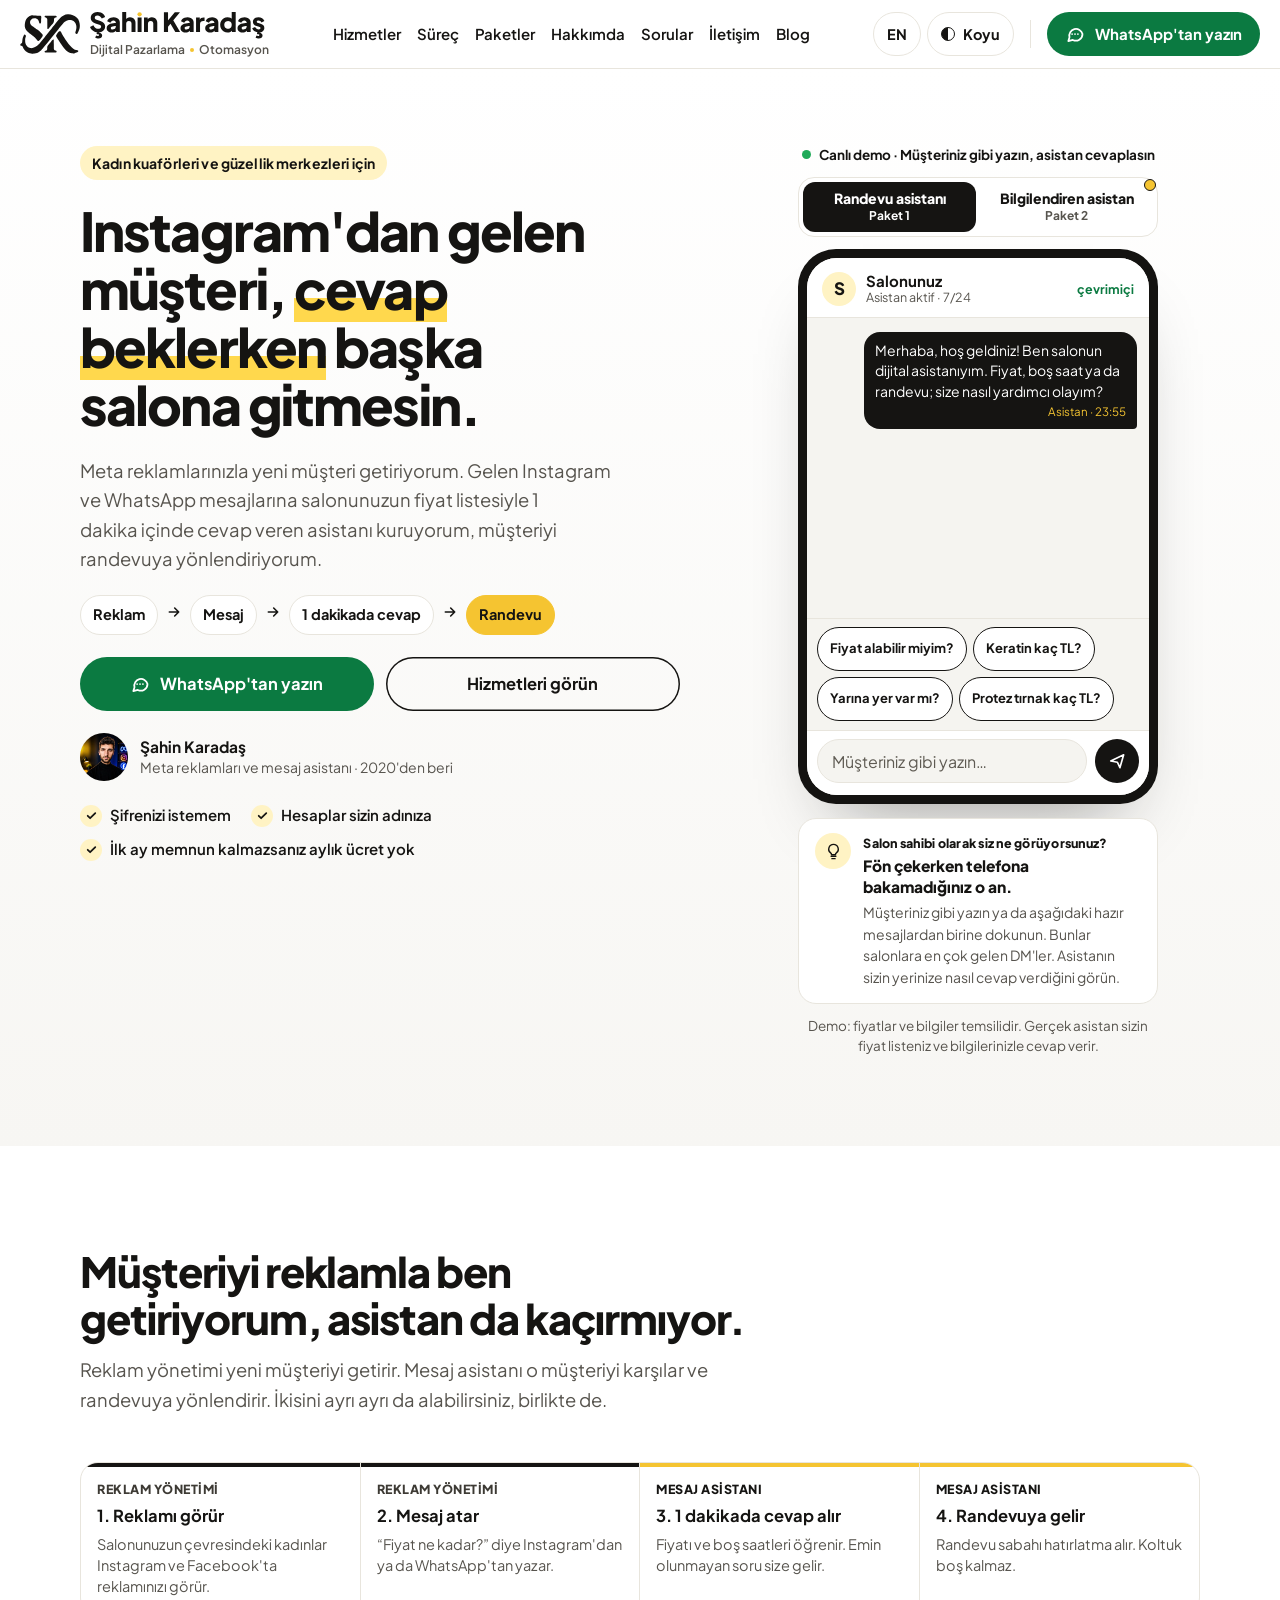
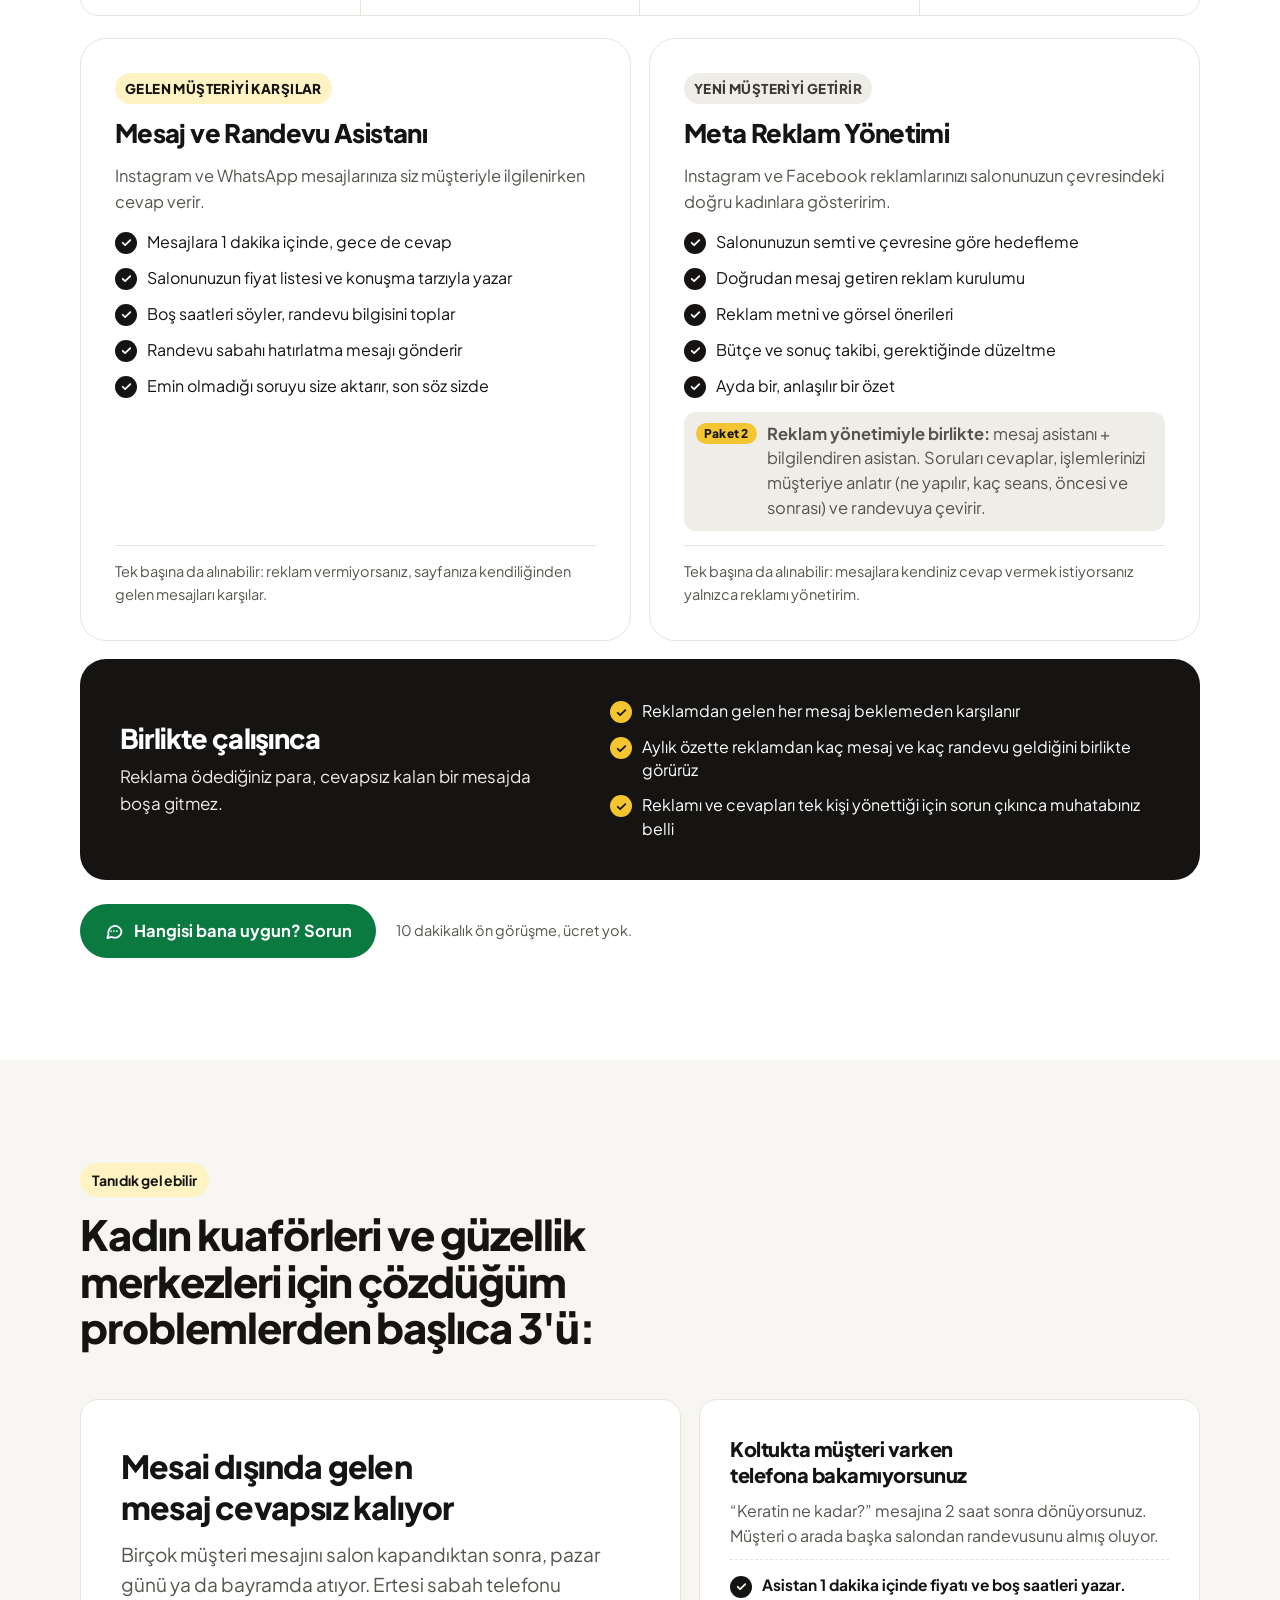
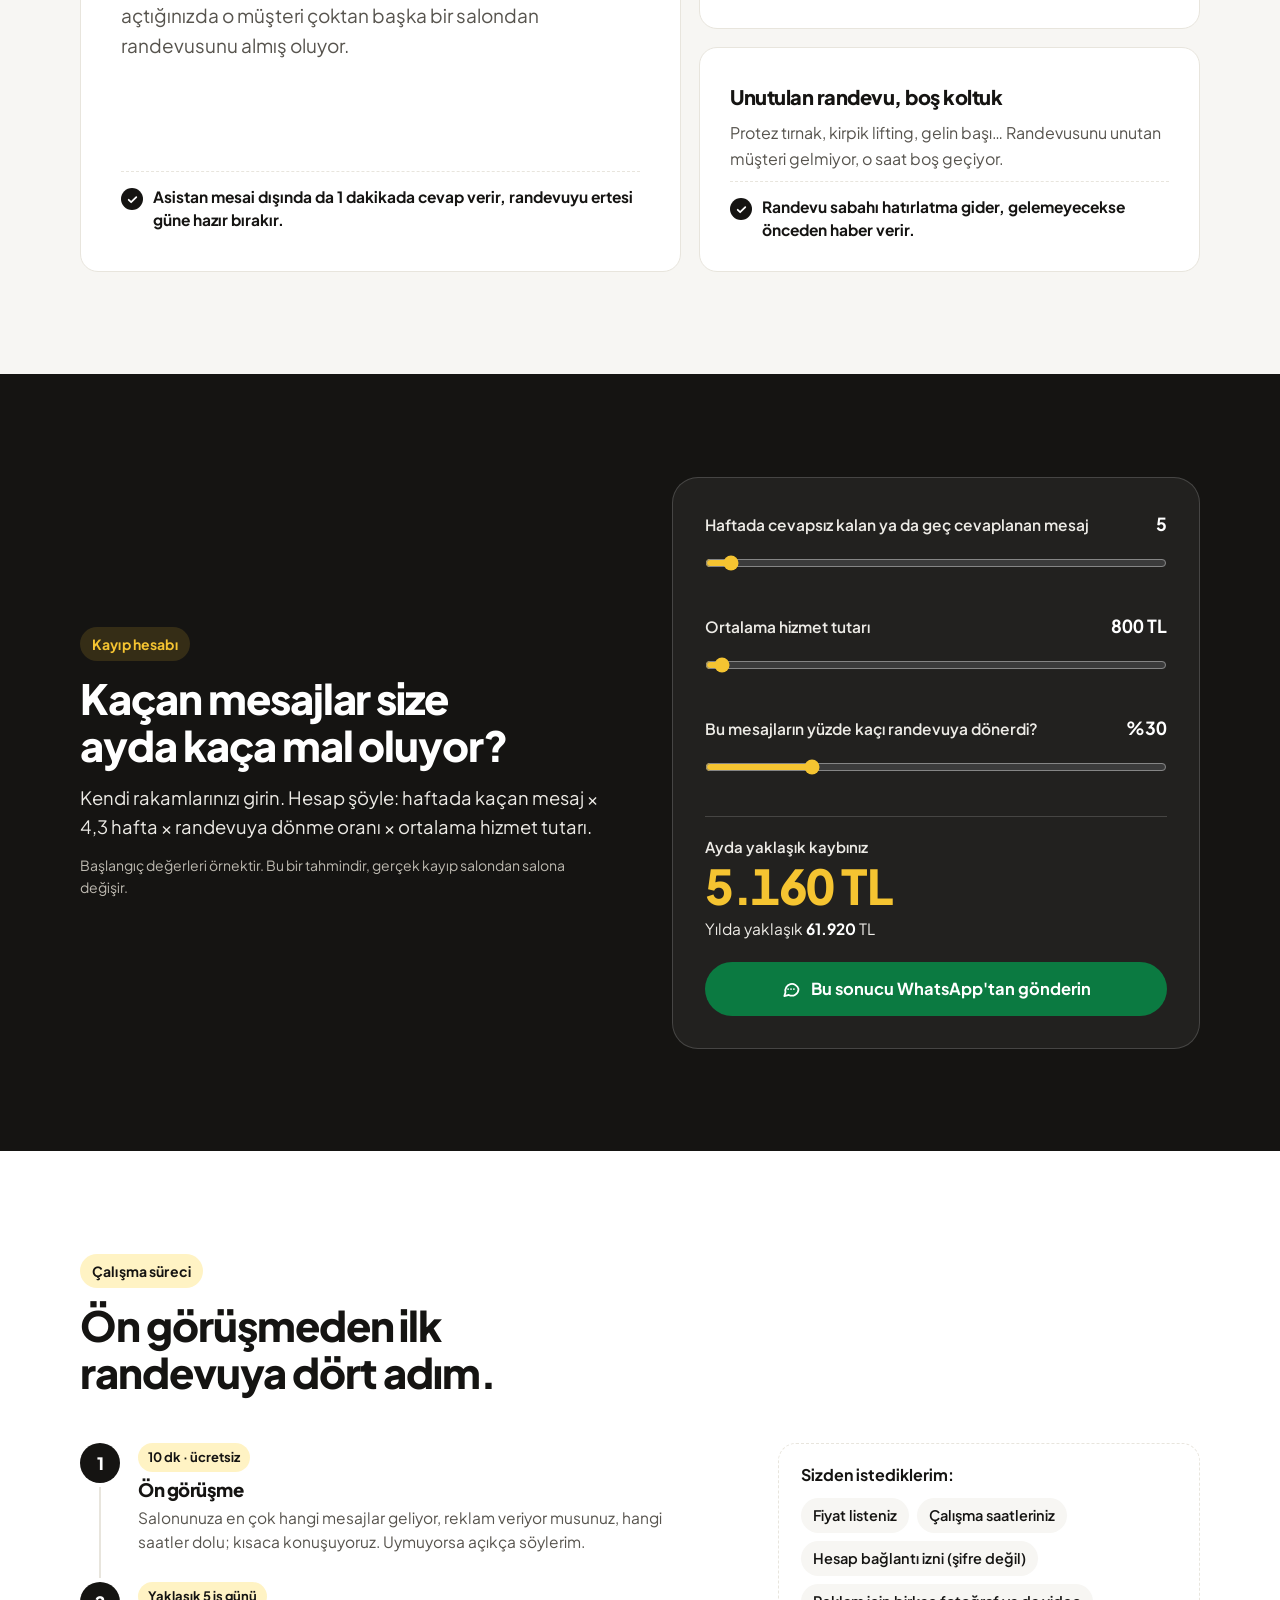
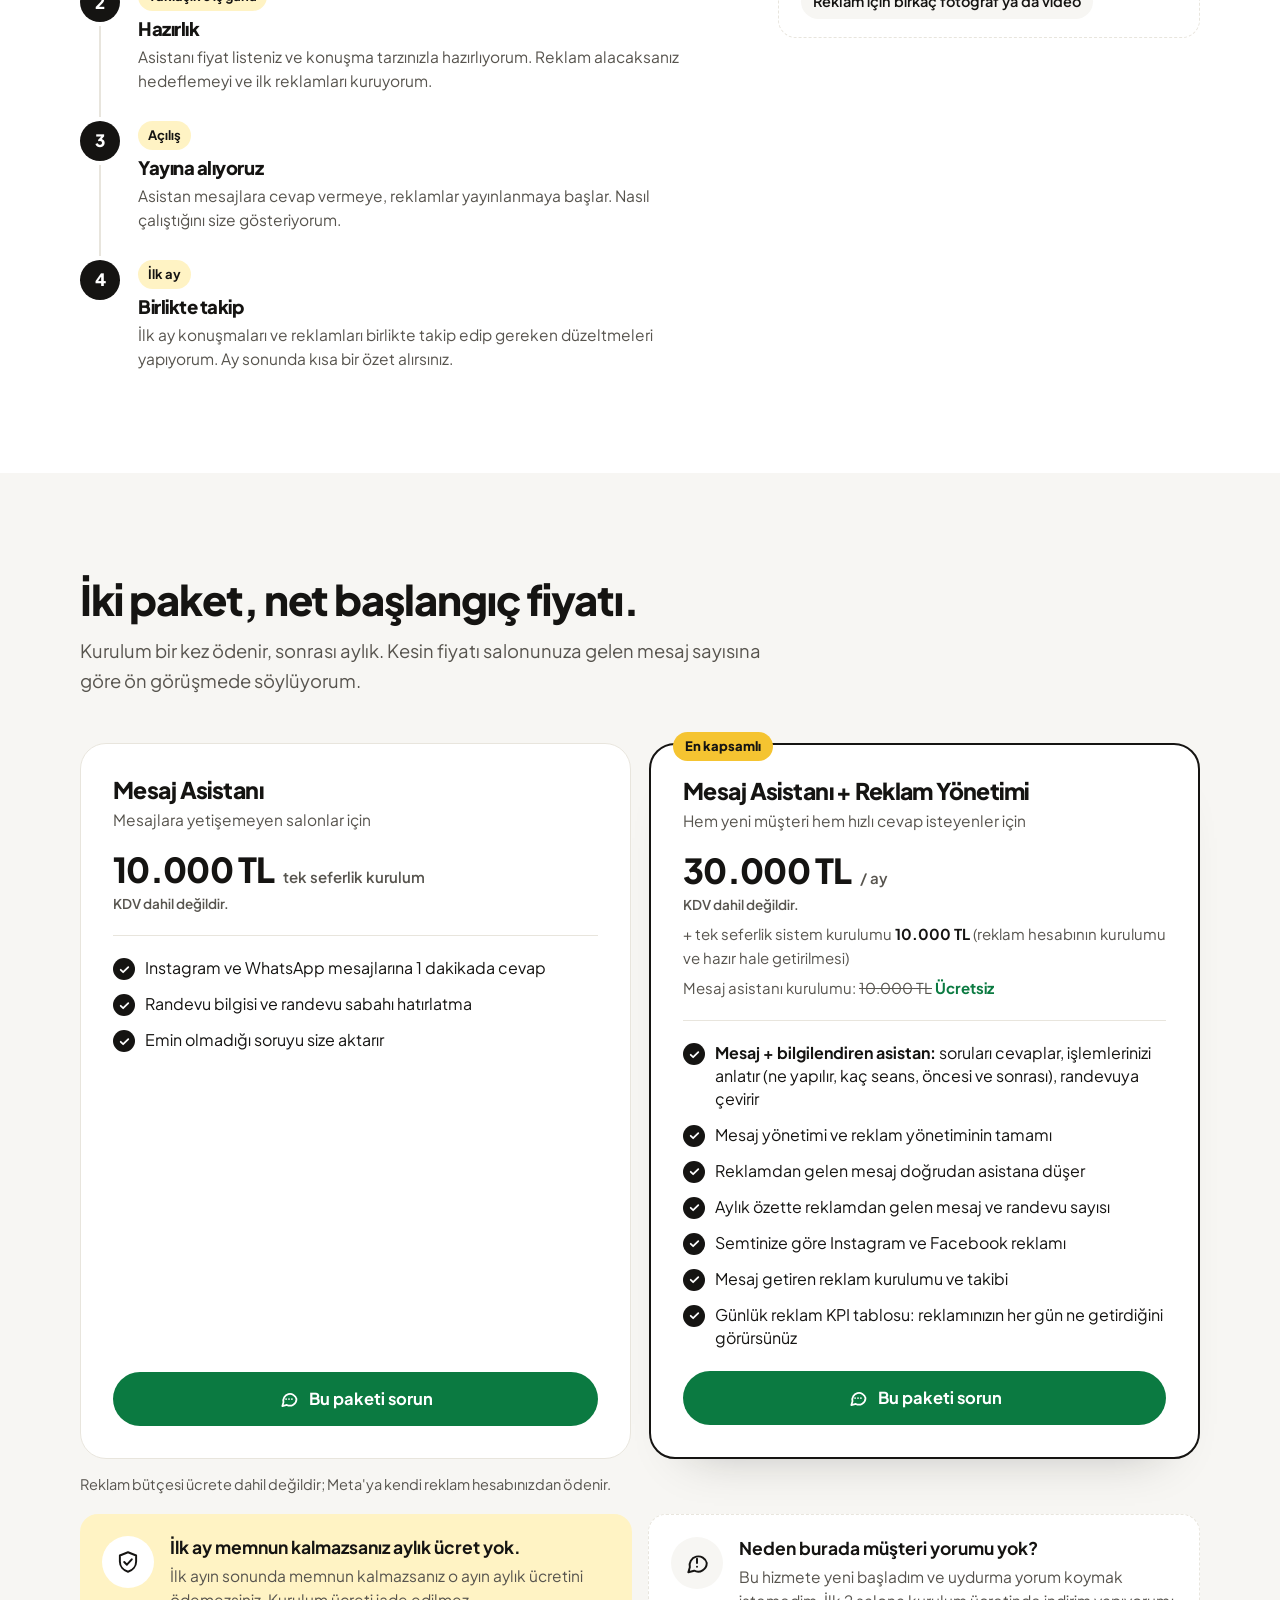
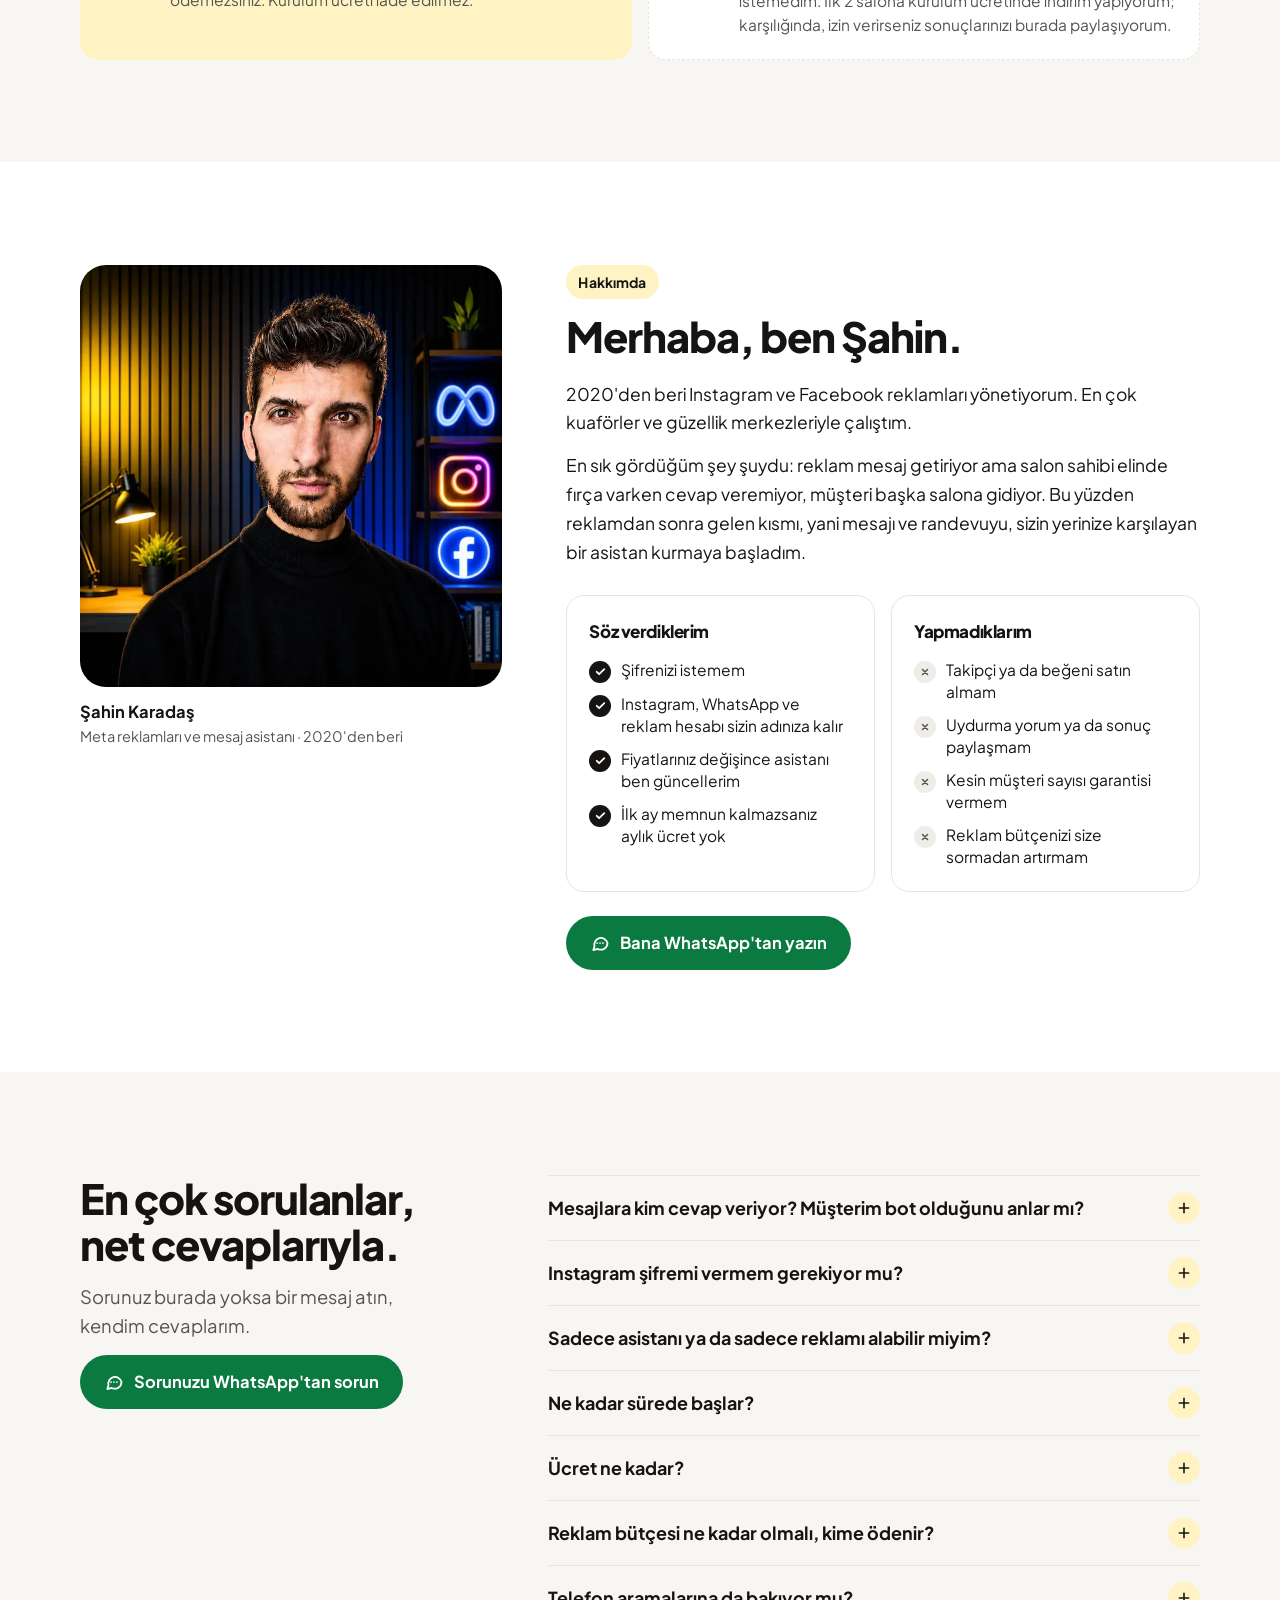
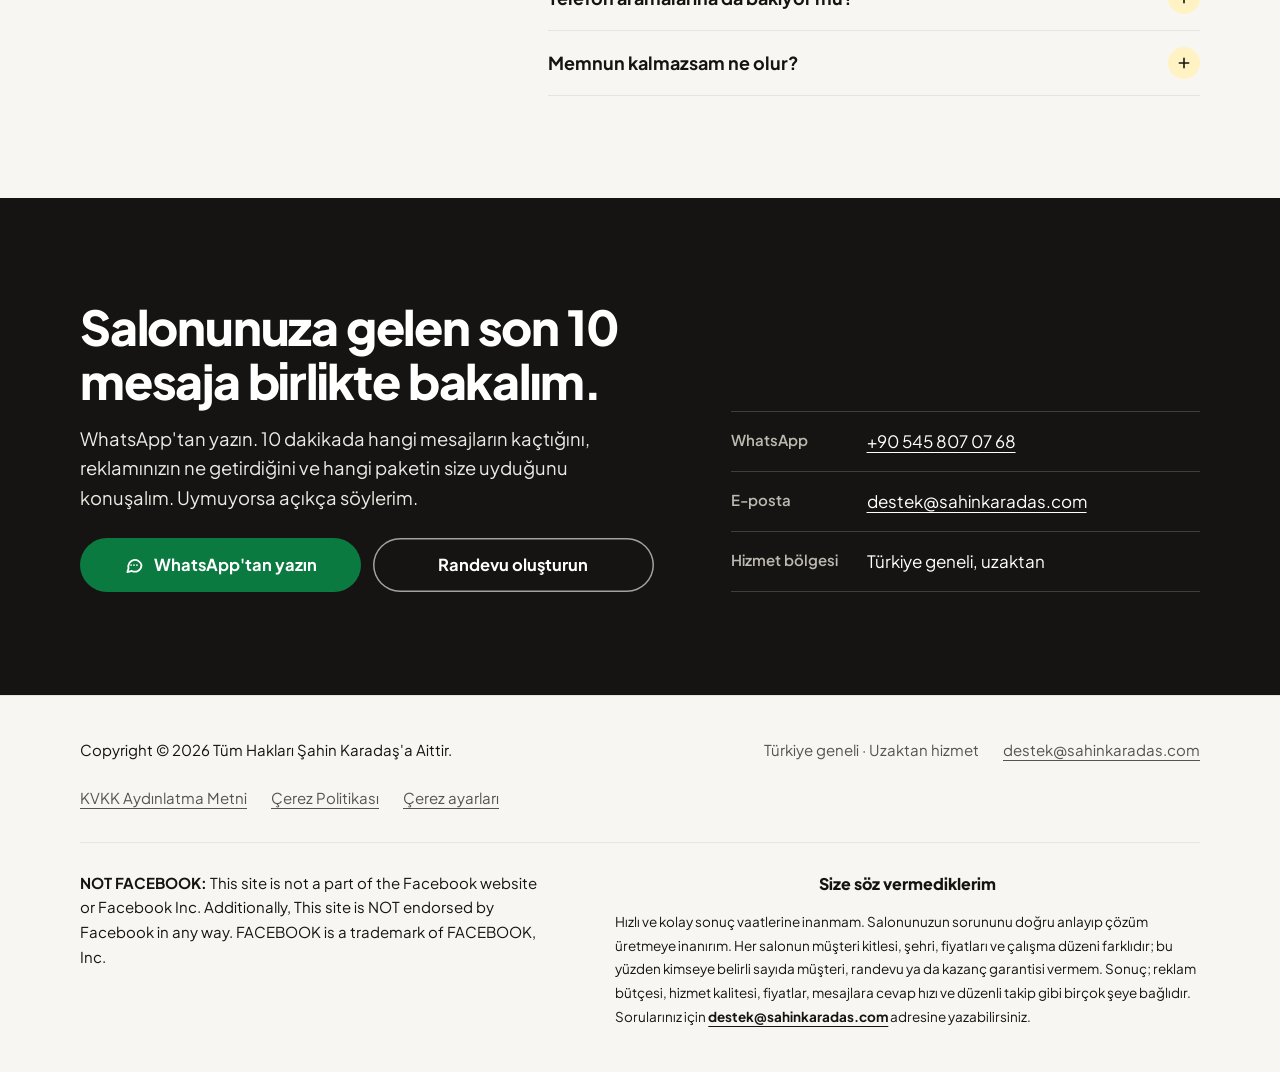
==== commit df31ed83: "Tasarım sadeleştirmeleri: hero imzası, kart düzenleri, blog paylaşım görseli - Hero'ya portre ve imz" ====
--- a/site/index.html
+++ b/site/index.html
@@ -105,6 +105,10 @@
 .cta-row .btn{flex:1 1 220px;max-width:300px}
 .trust{list-style:none;margin:0;padding:0;display:flex;flex-wrap:wrap;gap:10px 20px;font-size:15px;font-weight:600}
 .trust li{display:flex;align-items:center;gap:8px}
+.hero-by{display:flex;align-items:center;gap:12px;margin:0}
+.hero-by picture,.hero-by img{display:block;flex:none;width:48px;height:48px;border-radius:50%;object-fit:cover;background:var(--line)}
+.hero-by > span{min-width:0;font-size:14px;line-height:1.4;color:var(--muted)}
+.hero-by b{display:block;font-size:15.5px;color:var(--ink)}
 
 /* phone demo */
 .phone{margin:0;justify-self:center;width:100%;max-width:340px}
@@ -124,8 +128,13 @@
 
 /* problems */
 .cards3{display:grid;grid-template-columns:repeat(3,minmax(0,1fr));gap:18px}
+@media (min-width:861px){
+  #dertler .cards3{grid-template-columns:minmax(0,1.2fr) minmax(0,1fr)}
+  #dertler .pcard:first-child{grid-row:span 2;padding:40px}
+  #dertler .pcard:first-child h3{font-size:32px}
+  #dertler .pcard:first-child p{font-size:19px}
+}
 .pcard{display:flex;flex-direction:column;gap:10px;background:var(--card);border:1px solid var(--line);border-radius:var(--r-m);padding:clamp(22px,2.6vw,30px)}
-.pcard .ic{width:52px;height:52px;border-radius:14px;background:var(--plum-soft);color:var(--plum-ink);display:flex;align-items:center;justify-content:center}
 .pcard h3{font-size:20px;line-height:1.3;font-weight:800;margin-top:6px}
 .pcard p{font-size:16px;color:var(--muted);text-wrap:pretty}
 .pcard .sol{margin-top:auto;display:flex;gap:10px;align-items:flex-start;padding-top:14px;border-top:1px dashed var(--line);font-size:15.5px;font-weight:700;line-height:1.45}
@@ -171,17 +180,25 @@
 .calc .fine{font-size:14px;line-height:1.55;color:var(--on-night-2)}
 
 /* process */
-.steps{list-style:none;margin:0;padding:0;display:grid;grid-template-columns:repeat(4,minmax(0,1fr));gap:16px;counter-reset:st}
-.step{background:var(--card);border:1px solid var(--line);border-radius:var(--r-m);padding:22px;display:grid;gap:8px;align-content:start}
-.step .top{display:flex;align-items:center;justify-content:space-between;gap:8px}
-.step .n{width:40px;height:40px;border-radius:50%;background:var(--plum);color:var(--on-plum);display:flex;align-items:center;justify-content:center;font-weight:800}
-.step .t{font-size:13px;font-weight:700;color:var(--plum-ink);background:var(--plum-soft);border-radius:999px;padding:4px 10px;text-align:center}
-.step h3{font-size:18.5px;line-height:1.3;font-weight:800;margin-top:6px}
-.step p{font-size:15.5px;color:var(--muted);line-height:1.55}
+.steps{list-style:none;margin:0;padding:0;display:grid;gap:0;counter-reset:st}
+.step{position:relative;display:grid;grid-template-columns:40px minmax(0,1fr);column-gap:18px;row-gap:4px;padding:0 0 28px;align-content:start}
+.step:last-child{padding-bottom:0}
+.step::before{content:"";position:absolute;left:19px;top:44px;bottom:4px;width:2px;background:var(--line)}
+.step:last-child::before{display:none}
+.step .top{display:contents}
+.step .n{width:40px;height:40px;border-radius:50%;background:var(--plum);color:var(--on-plum);display:flex;align-items:center;justify-content:center;font-weight:800;grid-row:span 3}
+.step .t{font-size:13px;font-weight:700;color:var(--plum-ink);background:var(--plum-soft);border-radius:999px;padding:4px 10px;text-align:center;justify-self:start;grid-column:2}
+.step h3{grid-column:2;font-size:18.5px;line-height:1.3;font-weight:800;margin-top:2px}
+.step p{grid-column:2;font-size:15.5px;color:var(--muted);line-height:1.55}
 .need{margin-top:18px;display:flex;flex-wrap:wrap;gap:10px 28px;align-items:center;border:1px dashed var(--line);border-radius:var(--r-m);padding:18px 22px;background:var(--card)}
 .need b{font-size:16px}
 .need ul{list-style:none;margin:0;padding:0;display:flex;flex-wrap:wrap;gap:8px}
 .need li{font-size:14.5px;font-weight:600;padding:6px 12px;border-radius:999px;background:var(--blush)}
+@media (min-width:861px){
+  #surec .wrap{display:grid;grid-template-columns:minmax(0,1.5fr) minmax(0,1fr);column-gap:clamp(32px,5vw,72px);align-items:start}
+  #surec .head{grid-column:1/-1}
+  #surec .need{margin-top:0;flex-direction:column;align-items:flex-start;position:sticky;top:96px}
+}
 
 /* packages */
 .pk-grid{display:grid;grid-template-columns:repeat(2,minmax(0,1fr));gap:18px;align-items:stretch}
@@ -262,9 +279,6 @@
 
 /* responsive */
 @media (min-width:861px){.fab{display:flex}}
-@media (max-width:1020px){
-  .steps{grid-template-columns:repeat(2,minmax(0,1fr))}
-}
 @media (max-width:860px){
   .hero-grid,.calc-grid,.c-grid,.faq-grid,.about,.together{grid-template-columns:minmax(0,1fr)}
   .cards3,.srv,.pk-notes,.pk-grid{grid-template-columns:minmax(0,1fr)}
@@ -286,12 +300,10 @@
   .phone{max-width:300px}
   .bub{font-size:13.5px}
   .cards3{gap:12px}
-  .pcard{display:grid;grid-template-columns:44px minmax(0,1fr);column-gap:14px;row-gap:6px;padding:18px}
-  .pcard .ic{width:44px;height:44px;border-radius:12px;grid-row:span 2}
-  .pcard .ic svg{width:22px;height:22px}
-  .pcard h3{font-size:18px;margin-top:0;align-self:center}
-  .pcard p{font-size:15.5px;grid-column:2}
-  .pcard .sol{grid-column:1/-1;font-size:15px;padding-top:12px;margin-top:4px}
+  .pcard{padding:18px}
+  .pcard h3{font-size:18px;margin-top:0}
+  .pcard p{font-size:15.5px}
+  .pcard .sol{font-size:15px;padding-top:12px;margin-top:4px}
   .pipe li{padding:12px 12px 14px}
   .pipe .d{display:none}
   .pipe b{font-size:15px}
@@ -299,13 +311,9 @@
   .scard{padding:22px;gap:12px}
   .scard .list,.pk .list{font-size:15.5px;gap:10px}
   .together{padding:22px;margin-top:14px}
-  .steps{grid-template-columns:minmax(0,1fr);gap:10px}
-  .step{grid-template-columns:40px minmax(0,1fr);column-gap:14px;row-gap:4px;padding:16px 18px}
-  .step .top{display:contents}
-  .step .n{grid-row:span 3}
-  .step .t{justify-self:start;grid-column:2}
-  .step h3{grid-column:2;margin-top:2px;font-size:17px}
-  .step p{grid-column:2;font-size:15px}
+  .step{column-gap:14px;padding-bottom:22px}
+  .step h3{font-size:17px}
+  .step p{font-size:15px}
   .need{padding:16px 18px}
   .pk{padding:22px}
   .pk .price{margin-top:14px}
@@ -397,7 +405,7 @@
 
 /* demo sekmeleri: Paket 1 / Paket 2 */
 .dm-tabs{display:grid;grid-template-columns:1fr 1fr;gap:4px;margin:0 0 12px;padding:4px;background:var(--card);border:1px solid var(--line);border-radius:16px}
-.dm-tab{position:relative;display:grid;align-content:center;justify-items:center;gap:1px;min-height:50px;padding:6px 8px;border:0;border-radius:12px;background:transparent;color:var(--ink);font:800 14px/1.25 var(--f);text-align:center;cursor:pointer}
+.dm-tab{position:relative;display:grid;align-content:center;justify-items:center;gap:1px;min-height:50px;padding:6px 8px;border:0;border-radius:var(--r-s);background:transparent;color:var(--ink);font:800 14px/1.25 var(--f);text-align:center;cursor:pointer}
 .dm-tab small{font-size:12px;font-weight:700;color:var(--muted)}
 .dm-tab:hover{background:var(--plum-soft)}
 .dm-tab[aria-pressed="true"]{background:var(--plum);color:var(--on-plum);cursor:default}
@@ -409,7 +417,7 @@
 .dcard .tryp2{min-height:44px;padding:0 12px;border:0;border-radius:999px;background:var(--plum);color:#fff;font:700 13.5px var(--f);cursor:pointer}
 .dcard .tryp2:hover{background:#2B2925}
 .dcard.nudge{border-color:#F5C431;background:#FFFBEA}
-.p2note{display:flex;gap:10px;align-items:flex-start;margin:0;font-size:14.5px;line-height:1.5;color:var(--ink);background:var(--gold-soft);border-radius:12px;padding:10px 12px}
+.p2note{display:flex;gap:10px;align-items:flex-start;margin:0;font-size:14.5px;line-height:1.5;color:var(--ink);background:var(--gold-soft);border-radius:var(--r-s);padding:10px 12px}
 .p2tag{flex:none;margin-top:1px;font-size:12px;font-weight:800;letter-spacing:.02em;line-height:1.6;padding:1px 8px;border-radius:999px;background:#F5C431;color:#151412}
 @media (prefers-reduced-motion:reduce){.dm-new{animation:none}}
 /* düğmeler: fare üstüne gelince yükselir ve gölgelenir, basınca hafifçe öne çıkar */
@@ -523,6 +531,7 @@
         <a class="btn btn-wa " href="https://wa.me/905458070768?text=Merhaba%20%C5%9Eahin%20Bey%2C%20salonum%20i%C3%A7in%20bilgi%20almak%20istiyorum." data-wa-tr="https://wa.me/905458070768?text=Merhaba%20%C5%9Eahin%20Bey%2C%20salonum%20i%C3%A7in%20bilgi%20almak%20istiyorum." data-wa-en="https://wa.me/905458070768?text=Hello%20%C5%9Eahin%2C%20I%27d%20like%20to%20get%20information%20for%20my%20salon." target="_blank" rel="noopener" ><svg aria-hidden="true" focusable="false" width="20" height="20" viewBox="0 0 24 24" fill="none" stroke="currentColor" stroke-width="2.1" stroke-linecap="round" stroke-linejoin="round"><path d="M21 12a8 8 0 0 1-11.6 7.1L4 20.5l1.4-4.6A8 8 0 1 1 21 12z"/><path d="M8.5 12h.01M12 12h.01M15.5 12h.01"/></svg><span><span lang="tr">WhatsApp'tan yazın</span><span lang="en">Message on WhatsApp</span></span></a>
         <a class="btn btn-ol" href="#hizmetler"><span lang="tr">Hizmetleri görün</span><span lang="en">See services</span></a>
       </div>
+      <p class="hero-by"><picture><source srcset="sahin-karadas.webp" type="image/webp"><img src="sahin-karadas.jpg" alt="" width="48" height="48" decoding="async"></picture><span><b>Şahin Karadaş</b><span lang="tr">Meta reklamları ve mesaj asistanı · 2020'den beri</span><span lang="en">Meta ads and message assistant · since 2020</span></span></p>
       <ul class="trust">
         <li><span class="tick soft" aria-hidden="true"><svg aria-hidden="true" focusable="false" width="13" height="13" viewBox="0 0 24 24" fill="none" stroke="currentColor" stroke-width="3.2" stroke-linecap="round" stroke-linejoin="round"><path d="M5 12.5l4.5 4.5L19 7.5"/></svg></span><span lang="tr">Şifrenizi istemem</span><span lang="en">I never ask for your password</span></li><li><span class="tick soft" aria-hidden="true"><svg aria-hidden="true" focusable="false" width="13" height="13" viewBox="0 0 24 24" fill="none" stroke="currentColor" stroke-width="3.2" stroke-linecap="round" stroke-linejoin="round"><path d="M5 12.5l4.5 4.5L19 7.5"/></svg></span><span lang="tr">Hesaplar sizin adınıza</span><span lang="en">Accounts stay in your name</span></li><li><span class="tick soft" aria-hidden="true"><svg aria-hidden="true" focusable="false" width="13" height="13" viewBox="0 0 24 24" fill="none" stroke="currentColor" stroke-width="3.2" stroke-linecap="round" stroke-linejoin="round"><path d="M5 12.5l4.5 4.5L19 7.5"/></svg></span><span lang="tr">İlk ay memnun kalmazsanız aylık ücret yok</span><span lang="en">Not happy in the first month? No monthly fee</span></li>
       </ul>
@@ -556,7 +565,6 @@
 <section class="band" id="hizmetler" aria-labelledby="h-hiz">
   <div class="wrap">
     <div class="head">
-      <p><span class="eye"><span lang="tr">Hizmetler</span><span lang="en">Services</span></span></p>
       <h2 class="h2" id="h-hiz"><span lang="tr">Müşteriyi reklamla ben getiriyorum, asistan da kaçırmıyor.</span><span lang="en">I bring in clients with ads, and the assistant makes sure none slip away.</span></h2>
       <p class="lead"><span lang="tr">Reklam yönetimi yeni müşteriyi getirir. Mesaj asistanı o müşteriyi karşılar ve randevuya yönlendirir. İkisini ayrı ayrı da alabilirsiniz, birlikte de.</span><span lang="en">Ad management brings new clients. The message assistant welcomes them and guides them to a booking. You can take them separately or together.</span></p>
     </div>
@@ -604,19 +612,16 @@
     </div>
     <div class="cards3">
       <article class="pcard">
-        <span class="ic"><svg aria-hidden="true" focusable="false" width="26" height="26" viewBox="0 0 24 24" fill="none" stroke="currentColor" stroke-width="1.8" stroke-linecap="round" stroke-linejoin="round"><path d="M21 12a8 8 0 0 1-11.6 7.1L4 20.5l1.4-4.6A8 8 0 1 1 21 12z"/><path d="M12.5 8v4l2.5 1.5"/></svg></span>
+        <h3><span lang="tr">Mesai dışında gelen mesaj cevapsız kalıyor</span><span lang="en">Messages after hours go unanswered</span></h3>
+        <p><span lang="tr">Birçok müşteri mesajını salon kapandıktan sonra, pazar günü ya da bayramda atıyor. Ertesi sabah telefonu açtığınızda o müşteri çoktan başka bir salondan randevusunu almış oluyor.</span><span lang="en">Many clients write after the salon has closed, on a Sunday or on a public holiday. By the time you check your phone the next morning, she has already booked at another salon.</span></p>
+        <div class="sol"><span class="tick " aria-hidden="true"><svg aria-hidden="true" focusable="false" width="13" height="13" viewBox="0 0 24 24" fill="none" stroke="currentColor" stroke-width="3.2" stroke-linecap="round" stroke-linejoin="round"><path d="M5 12.5l4.5 4.5L19 7.5"/></svg></span><span><span lang="tr">Asistan mesai dışında da 1 dakikada cevap verir, randevuyu ertesi güne hazır bırakır.</span><span lang="en">The assistant replies within a minute after hours too and leaves the booking ready for the next day.</span></span></div>
+      </article>
+      <article class="pcard">
         <h3><span lang="tr">Koltukta müşteri varken telefona bakamıyorsunuz</span><span lang="en">You can't check your phone while a client is in the chair</span></h3>
         <p><span lang="tr">“Keratin ne kadar?” mesajına 2 saat sonra dönüyorsunuz. Müşteri o arada başka salondan randevusunu almış oluyor.</span><span lang="en">You reply to “How much is keratin?” two hours later. By then the client has already booked at another salon.</span></p>
         <div class="sol"><span class="tick " aria-hidden="true"><svg aria-hidden="true" focusable="false" width="13" height="13" viewBox="0 0 24 24" fill="none" stroke="currentColor" stroke-width="3.2" stroke-linecap="round" stroke-linejoin="round"><path d="M5 12.5l4.5 4.5L19 7.5"/></svg></span><span><span lang="tr">Asistan 1 dakika içinde fiyatı ve boş saatleri yazar.</span><span lang="en">The assistant sends the price and free slots within 1 minute.</span></span></div>
       </article>
       <article class="pcard">
-        <span class="ic"><svg aria-hidden="true" focusable="false" width="26" height="26" viewBox="0 0 24 24" fill="none" stroke="currentColor" stroke-width="1.8" stroke-linecap="round" stroke-linejoin="round"><path d="M20 14.5A8 8 0 0 1 9.5 4a8 8 0 1 0 10.5 10.5z"/></svg></span>
-        <h3><span lang="tr">Mesai dışında gelen mesaj cevapsız kalıyor</span><span lang="en">Messages after hours go unanswered</span></h3>
-        <p><span lang="tr">Birçok müşteri mesajını salon kapandıktan sonra, pazar günü ya da bayramda atıyor. Ertesi sabah telefonu açtığınızda o müşteri çoktan başka bir salondan randevusunu almış oluyor.</span><span lang="en">Many clients write after the salon has closed, on a Sunday or on a public holiday. By the time you check your phone the next morning, she has already booked at another salon.</span></p>
-        <div class="sol"><span class="tick " aria-hidden="true"><svg aria-hidden="true" focusable="false" width="13" height="13" viewBox="0 0 24 24" fill="none" stroke="currentColor" stroke-width="3.2" stroke-linecap="round" stroke-linejoin="round"><path d="M5 12.5l4.5 4.5L19 7.5"/></svg></span><span><span lang="tr">Asistan mesai dışında da 1 dakikada cevap verir, randevuyu ertesi güne hazır bırakır.</span><span lang="en">The assistant replies within a minute after hours too and leaves the booking ready for the next day.</span></span></div>
-      </article>
-      <article class="pcard">
-        <span class="ic"><svg aria-hidden="true" focusable="false" width="26" height="26" viewBox="0 0 24 24" fill="none" stroke="currentColor" stroke-width="1.8" stroke-linecap="round" stroke-linejoin="round"><rect x="3.5" y="5" width="17" height="15.5" rx="2"/><path d="M3.5 10h17M8 3v4M16 3v4M10 13.5l4 4M14 13.5l-4 4"/></svg></span>
         <h3><span lang="tr">Unutulan randevu, boş koltuk</span><span lang="en">A forgotten booking, an empty chair</span></h3>
         <p><span lang="tr">Protez tırnak, kirpik lifting, gelin başı… Randevusunu unutan müşteri gelmiyor, o saat boş geçiyor.</span><span lang="en">Acrylic nails, lash lift, bridal hair… A client who forgets her appointment doesn't come, and that hour goes empty.</span></p>
         <div class="sol"><span class="tick " aria-hidden="true"><svg aria-hidden="true" focusable="false" width="13" height="13" viewBox="0 0 24 24" fill="none" stroke="currentColor" stroke-width="3.2" stroke-linecap="round" stroke-linejoin="round"><path d="M5 12.5l4.5 4.5L19 7.5"/></svg></span><span><span lang="tr">Randevu sabahı hatırlatma gider, gelemeyecekse önceden haber verir.</span><span lang="en">A reminder goes out on the morning of the visit; if she can't come, she lets you know in advance.</span></span></div>
@@ -669,7 +674,6 @@
 <section class="band blush" id="paketler" aria-labelledby="h-pk">
   <div class="wrap">
     <div class="head">
-      <p><span class="eye"><span lang="tr">Paketler</span><span lang="en">Packages</span></span></p>
       <h2 class="h2" id="h-pk"><span lang="tr">İki paket, net başlangıç fiyatı.</span><span lang="en">Two packages, clear starting prices.</span></h2>
       <p class="lead"><span lang="tr">Kurulum bir kez ödenir, sonrası aylık. Kesin fiyatı salonunuza gelen mesaj sayısına göre ön görüşmede söylüyorum.</span><span lang="en">Setup is paid once, then monthly. I give the exact price in the intro call, based on how many messages your salon gets.</span></p>
     </div>
@@ -729,7 +733,6 @@
 <section class="band blush" id="sss" aria-labelledby="h-sss">
   <div class="wrap faq-grid">
     <div class="head" style="margin-bottom:0">
-      <p><span class="eye"><span lang="tr">Sorular</span><span lang="en">Questions</span></span></p>
       <h2 class="h2" id="h-sss"><span lang="tr">En çok sorulanlar, net cevaplarıyla.</span><span lang="en">The most asked questions, with clear answers.</span></h2>
       <p class="lead"><span lang="tr">Sorunuz burada yoksa bir mesaj atın, kendim cevaplarım.</span><span lang="en">If your question isn't here, send me a message and I'll answer it myself.</span></p>
       <div><a class="btn btn-wa " href="https://wa.me/905458070768?text=Merhaba%20%C5%9Eahin%20Bey%2C%20sitenizde%20cevab%C4%B1n%C4%B1%20bulamad%C4%B1%C4%9F%C4%B1m%20bir%20sorum%20var." data-wa-tr="https://wa.me/905458070768?text=Merhaba%20%C5%9Eahin%20Bey%2C%20sitenizde%20cevab%C4%B1n%C4%B1%20bulamad%C4%B1%C4%9F%C4%B1m%20bir%20sorum%20var." data-wa-en="https://wa.me/905458070768?text=Hello%20%C5%9Eahin%2C%20I%20have%20a%20question%20I%20couldn%27t%20find%20on%20your%20site." target="_blank" rel="noopener" ><svg aria-hidden="true" focusable="false" width="20" height="20" viewBox="0 0 24 24" fill="none" stroke="currentColor" stroke-width="2.1" stroke-linecap="round" stroke-linejoin="round"><path d="M21 12a8 8 0 0 1-11.6 7.1L4 20.5l1.4-4.6A8 8 0 1 1 21 12z"/><path d="M8.5 12h.01M12 12h.01M15.5 12h.01"/></svg><span><span lang="tr">Sorunuzu WhatsApp'tan sorun</span><span lang="en">Ask your question on WhatsApp</span></span></a></div>
@@ -749,7 +752,6 @@
 <section class="band contact" id="iletisim" aria-labelledby="h-il">
   <div class="wrap c-grid">
     <div style="display:grid;gap:16px;min-width:0">
-      <p><span class="eye"><span lang="tr">İletişim</span><span lang="en">Contact</span></span></p>
       <h2 class="h2" id="h-il"><span lang="tr">Salonunuza gelen son 10 mesaja birlikte bakalım.</span><span lang="en">Let's look at the last 10 messages your salon received, together.</span></h2>
       <p class="lead"><span lang="tr">WhatsApp'tan yazın. 10 dakikada hangi mesajların kaçtığını, reklamınızın ne getirdiğini ve hangi paketin size uyduğunu konuşalım. Uymuyorsa açıkça söylerim.</span><span lang="en">Message me on WhatsApp. In 10 minutes we'll talk about which messages are being missed, what your ads bring and which package suits you. If it's not a fit, I'll tell you plainly.</span></p>
       <div class="cta-row" style="margin-top:10px">
